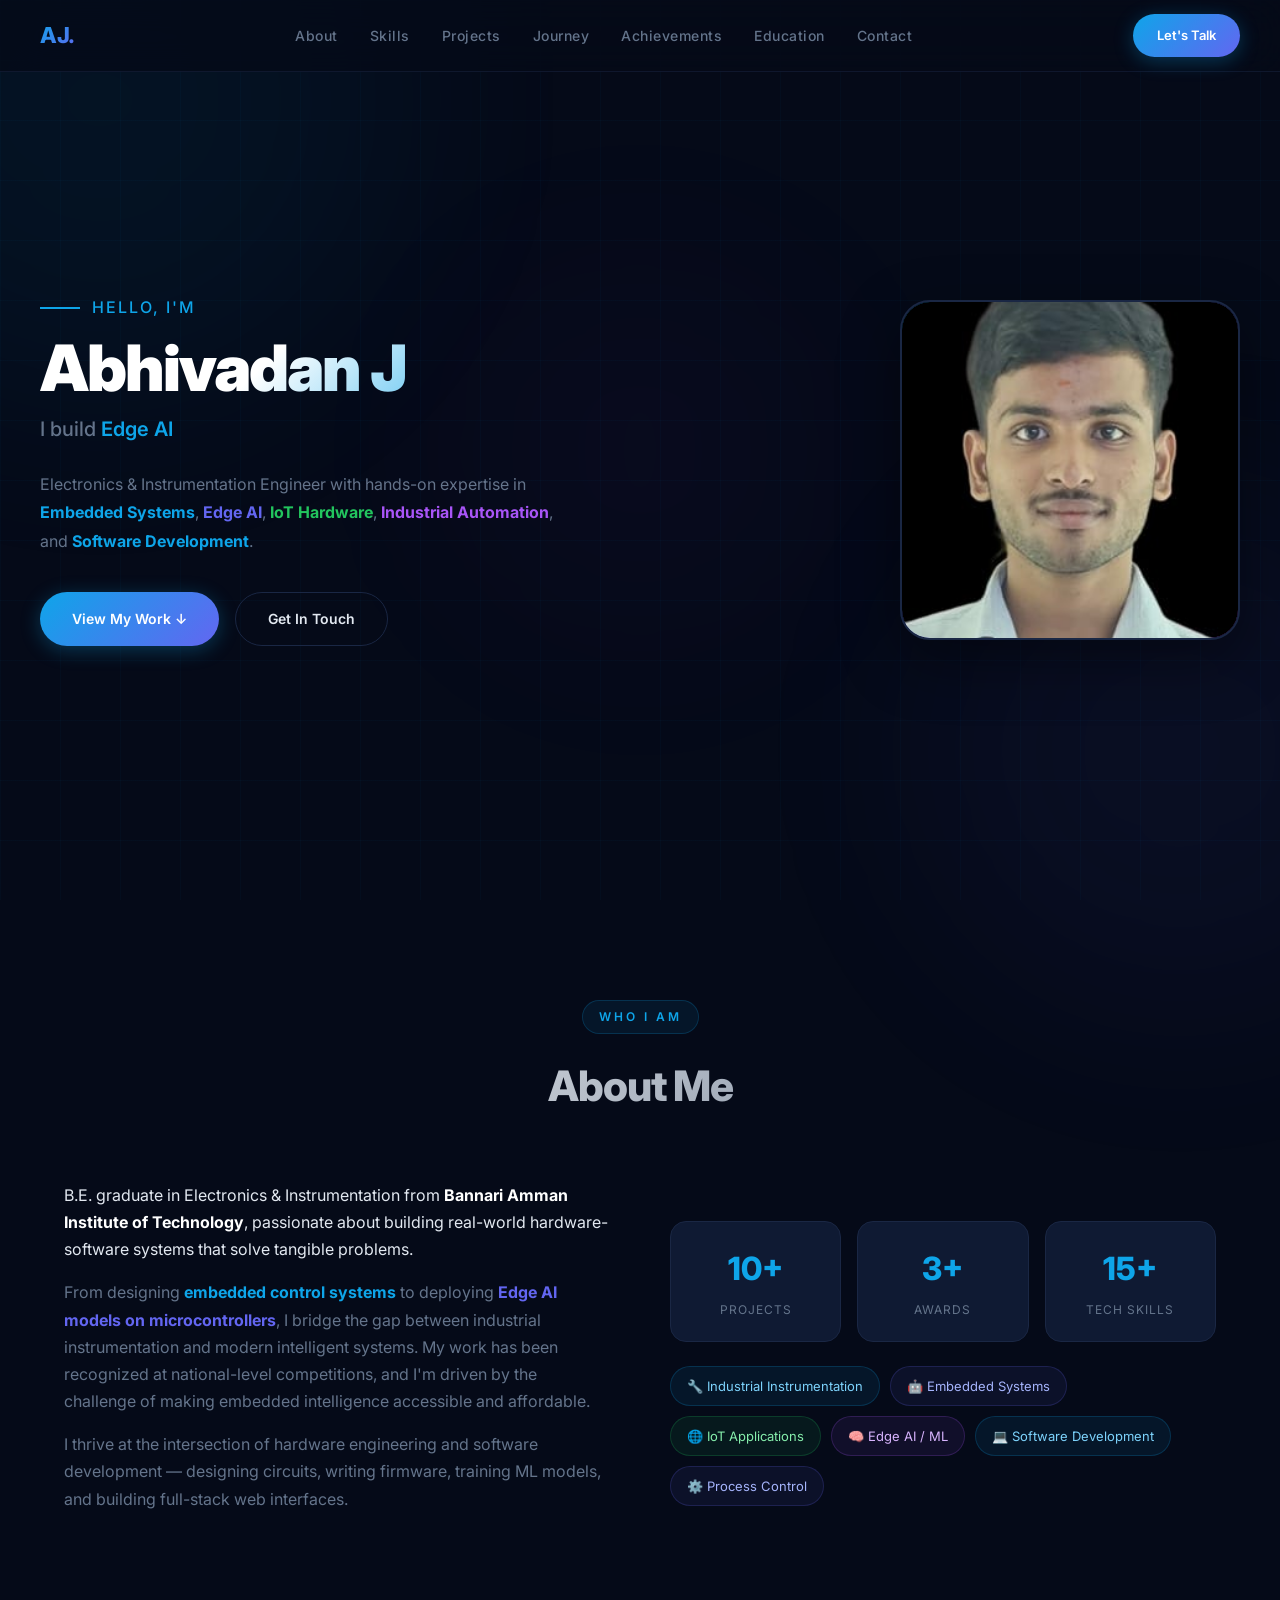
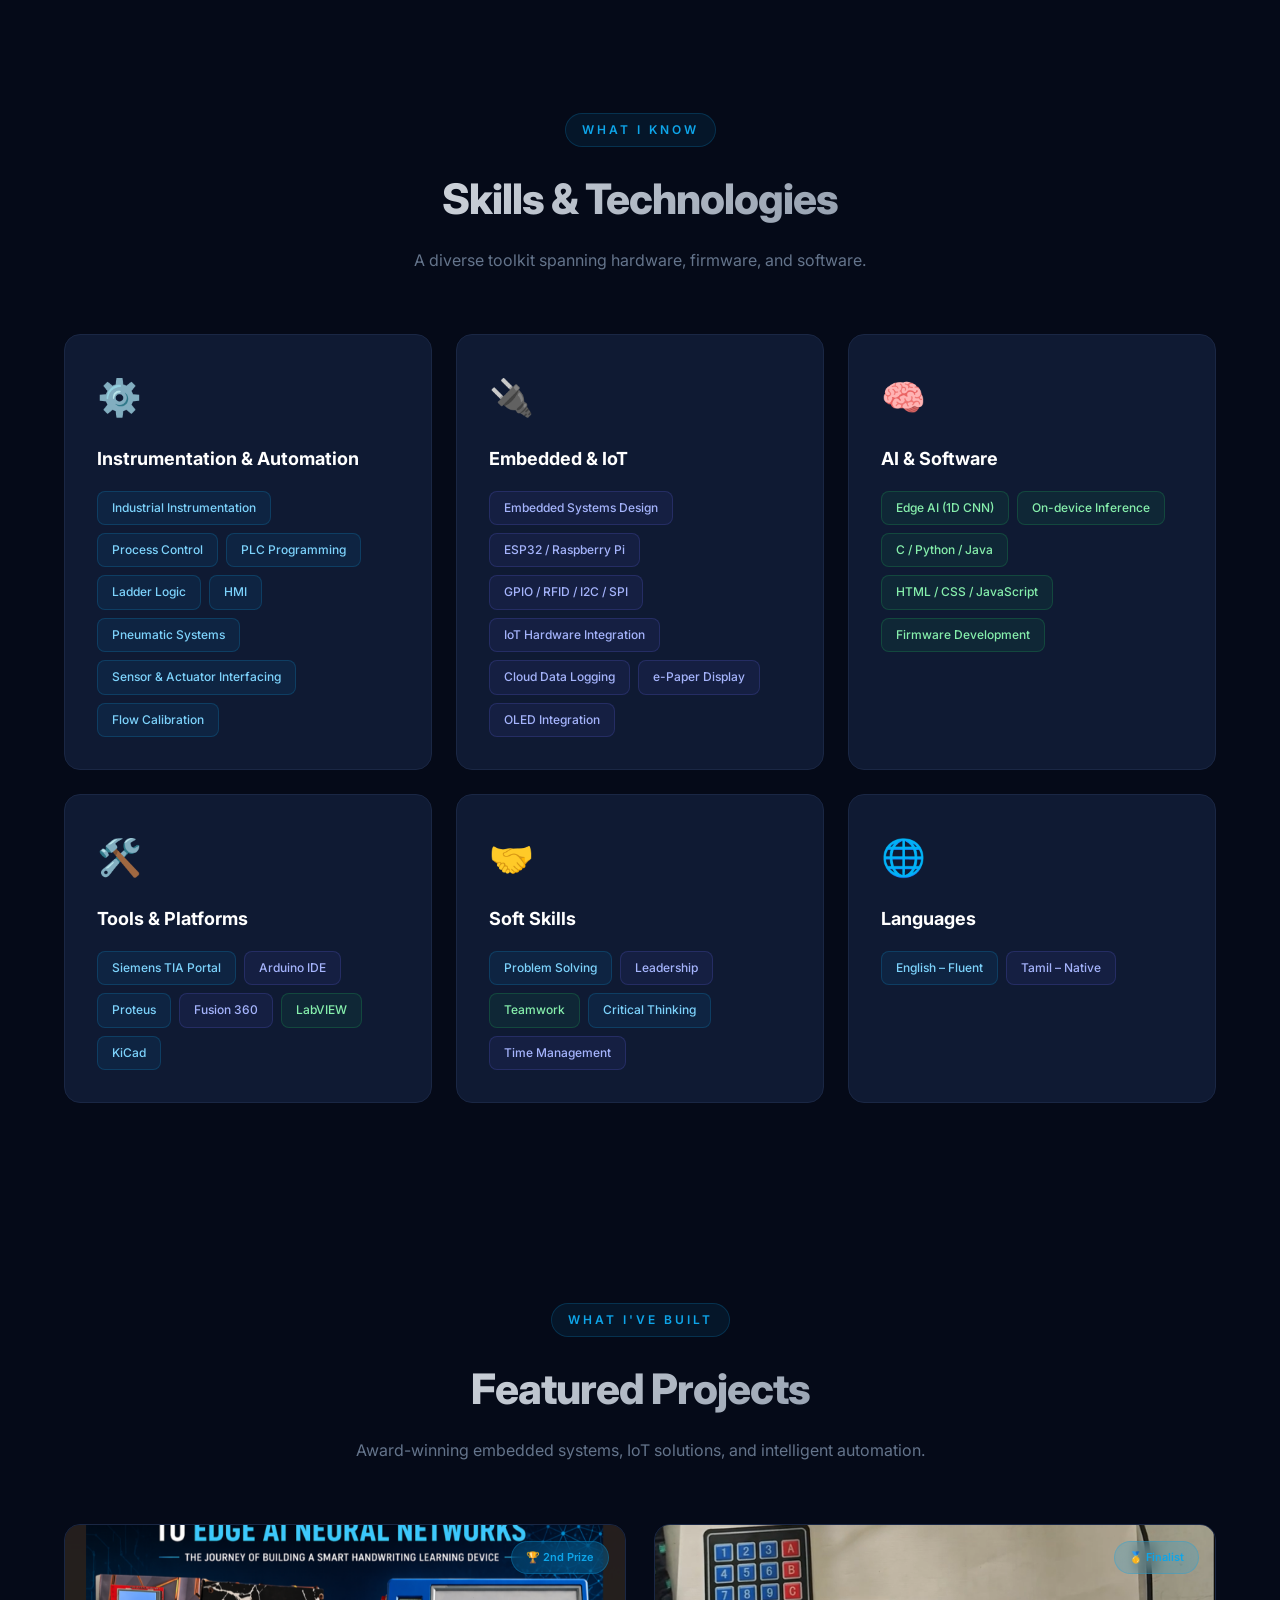
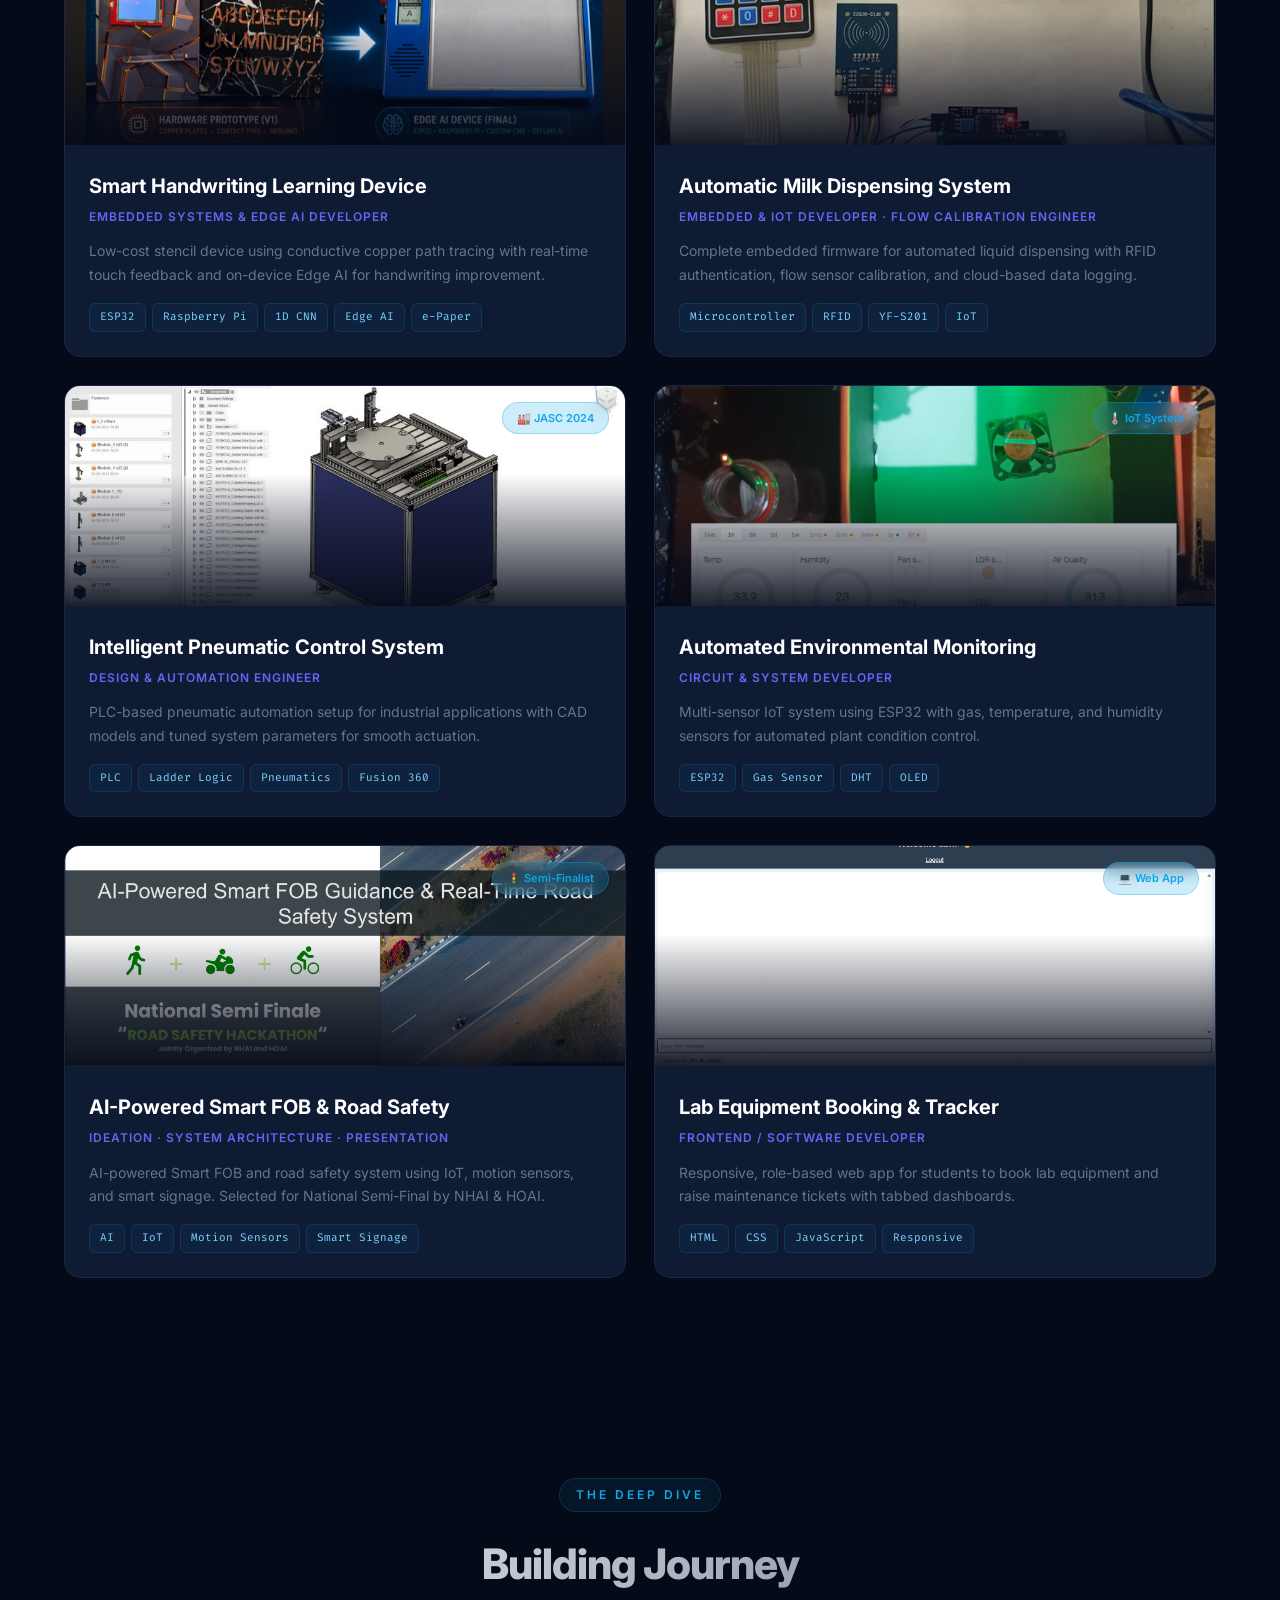
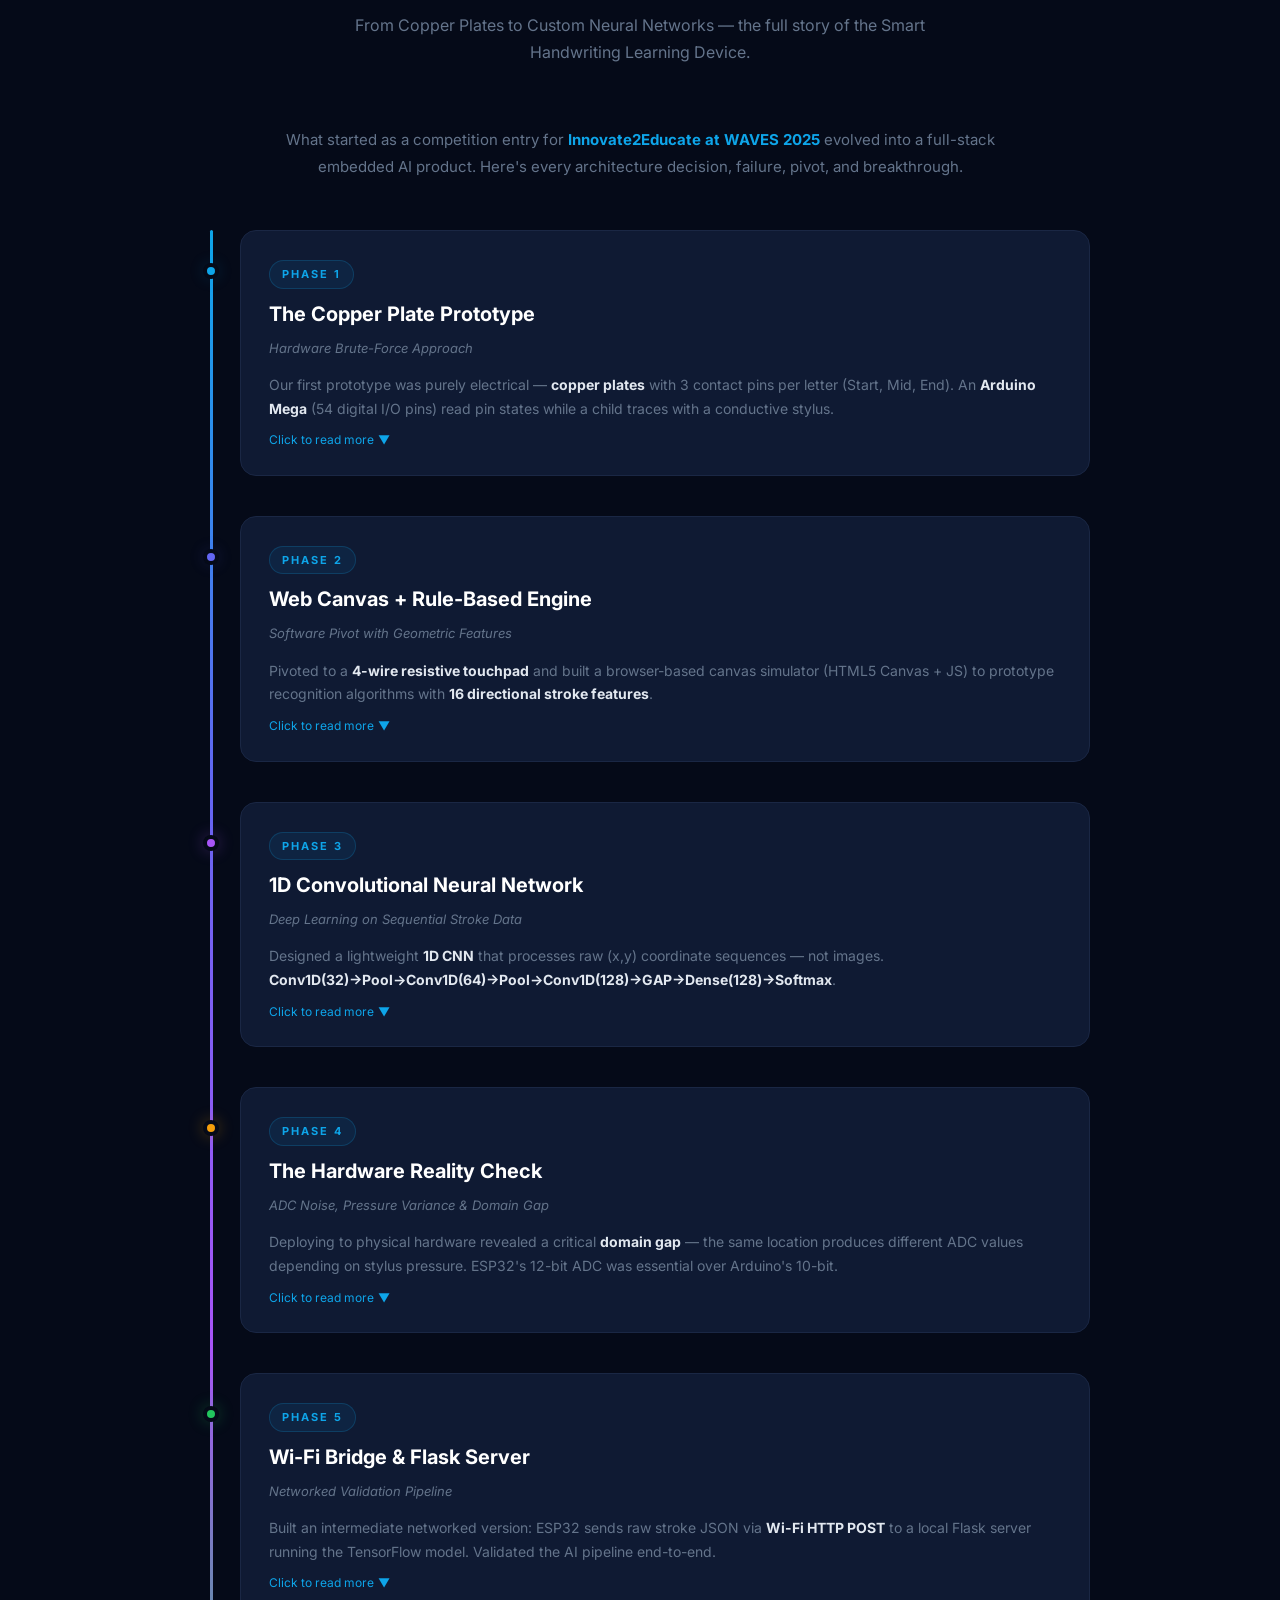
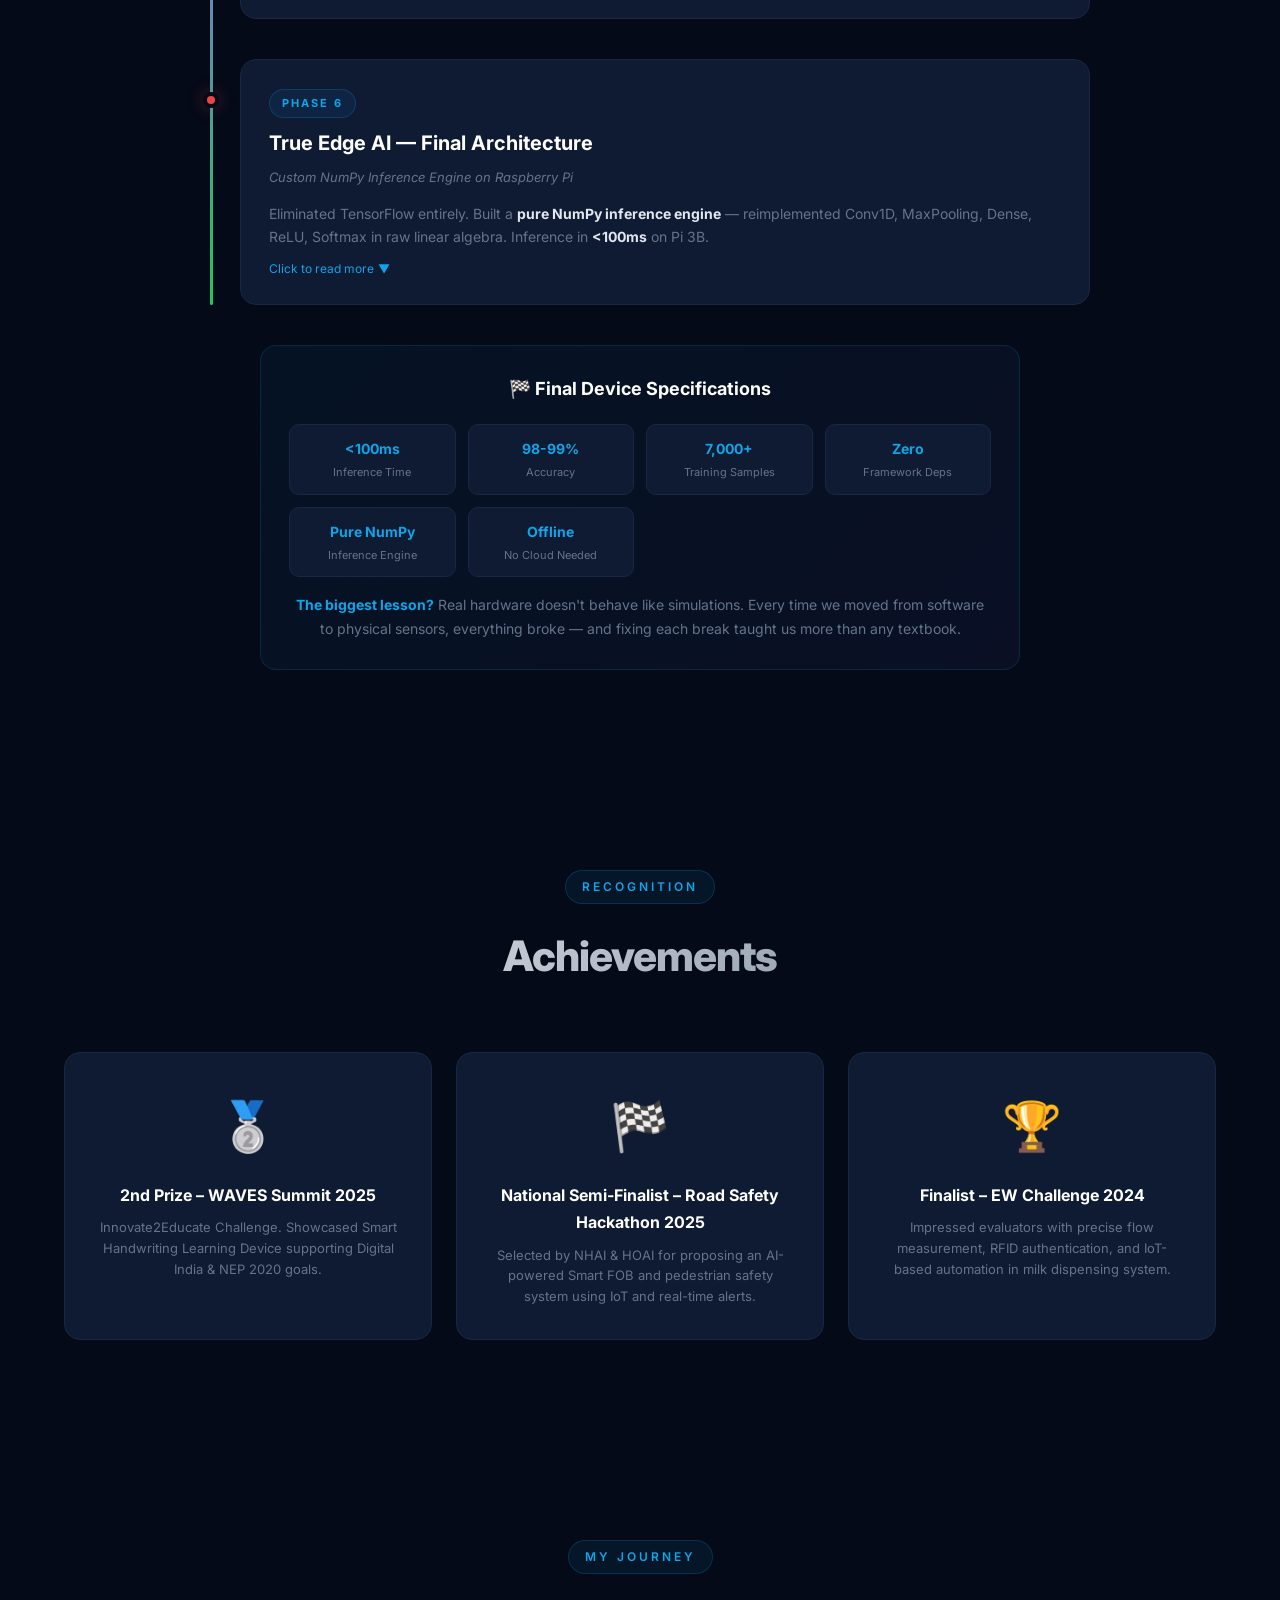
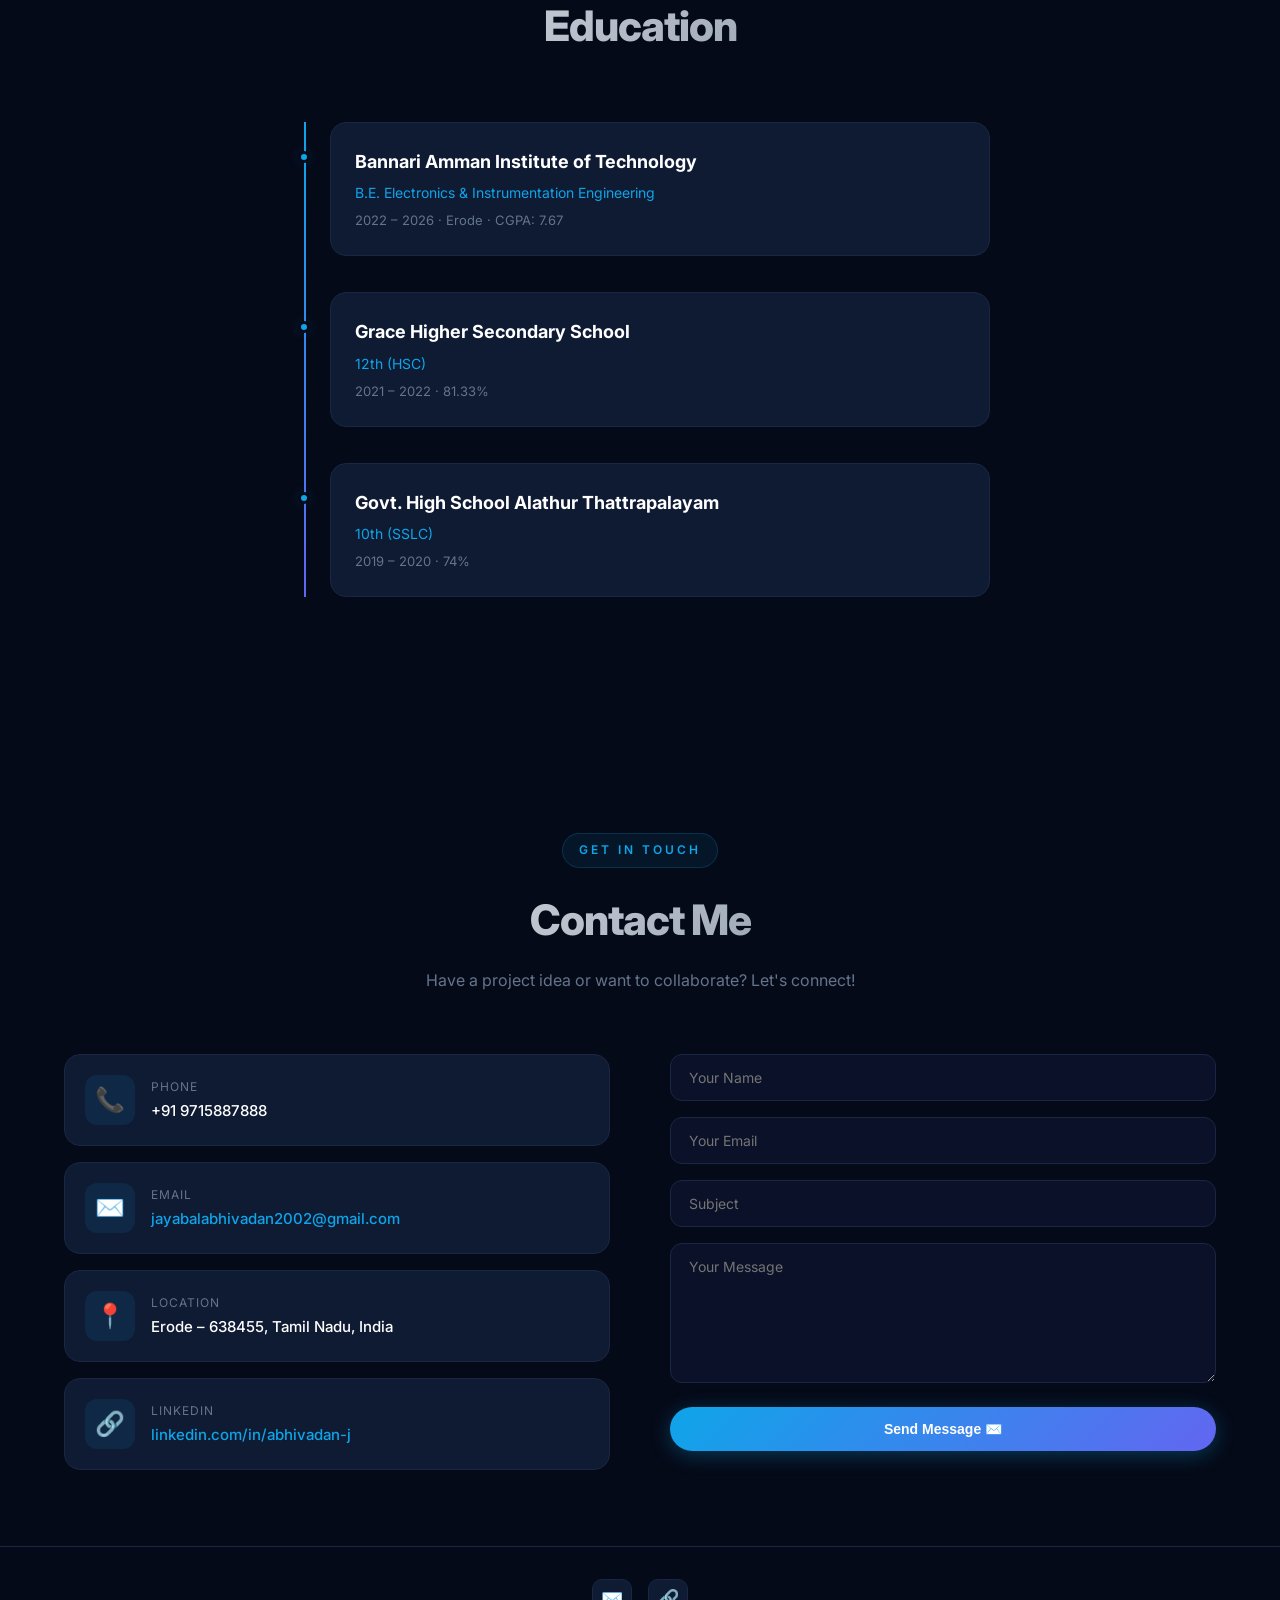
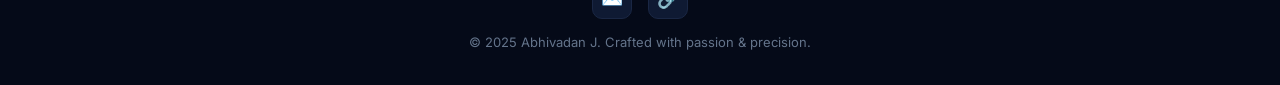
==== index.html @ 7732bc4f "Add files via upload" ====
<!DOCTYPE html>
<html lang="en">
<head>
  <meta charset="UTF-8">
  <meta name="viewport" content="width=device-width, initial-scale=1.0">
  <meta name="description" content="Portfolio of Abhivadan J – Electronics & Instrumentation Engineer specializing in Embedded Systems, Edge AI, IoT, and Industrial Automation.">
  <title>Abhivadan J | Embedded Systems & Edge AI Engineer</title>
  <link rel="stylesheet" href="style.css">
  <link rel="icon" href="data:image/svg+xml,<svg xmlns='http://www.w3.org/2000/svg' viewBox='0 0 100 100'><text y='.9em' font-size='90'>⚡</text></svg>">
</head>
<body>

  <!-- Background Effects -->
  <div class="bg-grid"></div>
  <div class="bg-glow g1"></div>
  <div class="bg-glow g2"></div>
  <div class="bg-glow g3"></div>

  <!-- ═══════ NAVBAR ═══════ -->
  <nav class="navbar" id="navbar">
    <a href="#hero" class="nav-logo">AJ.</a>
    <ul class="nav-links" id="navLinks">
      <li><a href="#about" class="active">About</a></li>
      <li><a href="#skills">Skills</a></li>
      <li><a href="#projects">Projects</a></li>
      <li><a href="#journey">Journey</a></li>
      <li><a href="#achievements">Achievements</a></li>
      <li><a href="#education">Education</a></li>
      <li><a href="#contact">Contact</a></li>
    </ul>
    <a href="#contact" class="nav-cta">Let's Talk</a>
    <button class="hamburger" id="hamburger" aria-label="Menu">
      <span></span><span></span><span></span>
    </button>
  </nav>

  <!-- ═══════ HERO ═══════ -->
  <section class="hero" id="hero">
    <div class="hero-content">
      <div class="hero-text">
        <div class="hero-greeting"><span class="line"></span>Hello, I'm</div>
        <h1 class="hero-name">Abhivadan J</h1>
        <p class="hero-role">I build <span class="typed" id="typedText"></span><span class="cursor" style="color:var(--accent);font-weight:100;">|</span></p>
        <p class="hero-desc">
          Electronics & Instrumentation Engineer with hands-on expertise in
          <strong style="color:var(--accent);">Embedded Systems</strong>,
          <strong style="color:var(--accent2);">Edge AI</strong>,
          <strong style="color:var(--green);">IoT Hardware</strong>,
          <strong style="color:var(--accent3);">Industrial Automation</strong>, and
          <strong style="color:var(--accent);">Software Development</strong>.
        </p>
        <div class="hero-btns">
          <a href="#projects" class="btn-primary">View My Work ↓</a>
          <a href="#contact" class="btn-outline">Get In Touch</a>
        </div>
      </div>
      <div class="hero-image">
        <div class="hero-avatar">
          <img src="assets/profile/my image.png" alt="Abhivadan J" id="profileImg">
        </div>
      </div>
    </div>
  </section>

  <!-- ═══════ ABOUT ═══════ -->
  <section id="about">
    <div class="container">
      <div class="section-header fade-up">
        <span class="section-tag">Who I Am</span>
        <h2 class="section-title">About Me</h2>
      </div>
      <div class="about-grid">
        <div class="fade-up">
          <p class="about-text">
            B.E. graduate in Electronics & Instrumentation from <strong style="color:var(--white);">Bannari Amman Institute of Technology</strong>,
            passionate about building real-world hardware-software systems that solve tangible problems.
          </p>
          <p class="about-text" style="margin-top:16px; color:var(--muted);">
            From designing <strong style="color:var(--accent);">embedded control systems</strong> to deploying 
            <strong style="color:var(--accent2);">Edge AI models on microcontrollers</strong>, I bridge the gap between 
            industrial instrumentation and modern intelligent systems. My work has been recognized at national-level 
            competitions, and I'm driven by the challenge of making embedded intelligence accessible and affordable.
          </p>
          <p class="about-text" style="margin-top:16px; color:var(--muted);">
            I thrive at the intersection of hardware engineering and software development — designing circuits, 
            writing firmware, training ML models, and building full-stack web interfaces.
          </p>
        </div>
        <div class="fade-up">
          <div class="about-stats">
            <div class="stat-card">
              <div class="stat-number" data-target="10">0</div>
              <div class="stat-label">Projects</div>
            </div>
            <div class="stat-card">
              <div class="stat-number" data-target="3">0</div>
              <div class="stat-label">Awards</div>
            </div>
            <div class="stat-card">
              <div class="stat-number" data-target="15">0</div>
              <div class="stat-label">Tech Skills</div>
            </div>
          </div>
          <div style="margin-top:24px; display:flex; flex-wrap:wrap; gap:10px;">
            <span style="padding:8px 16px; border-radius:50px; font-size:13px; background:rgba(14,165,233,0.08); border:1px solid rgba(14,165,233,0.2); color:#7dd3fc;">🔧 Industrial Instrumentation</span>
            <span style="padding:8px 16px; border-radius:50px; font-size:13px; background:rgba(99,102,241,0.08); border:1px solid rgba(99,102,241,0.2); color:#a5b4fc;">🤖 Embedded Systems</span>
            <span style="padding:8px 16px; border-radius:50px; font-size:13px; background:rgba(34,197,94,0.08); border:1px solid rgba(34,197,94,0.2); color:#86efac;">🌐 IoT Applications</span>
            <span style="padding:8px 16px; border-radius:50px; font-size:13px; background:rgba(168,85,247,0.08); border:1px solid rgba(168,85,247,0.2); color:#d8b4fe;">🧠 Edge AI / ML</span>
            <span style="padding:8px 16px; border-radius:50px; font-size:13px; background:rgba(14,165,233,0.08); border:1px solid rgba(14,165,233,0.2); color:#7dd3fc;">💻 Software Development</span>
            <span style="padding:8px 16px; border-radius:50px; font-size:13px; background:rgba(99,102,241,0.08); border:1px solid rgba(99,102,241,0.2); color:#a5b4fc;">⚙️ Process Control</span>
          </div>
        </div>
      </div>
    </div>
  </section>

  <!-- ═══════ SKILLS ═══════ -->
  <section id="skills">
    <div class="container">
      <div class="section-header fade-up">
        <span class="section-tag">What I Know</span>
        <h2 class="section-title">Skills & Technologies</h2>
        <p class="section-subtitle">A diverse toolkit spanning hardware, firmware, and software.</p>
      </div>
      <div class="skills-grid">
        <div class="skill-category fade-up">
          <div class="skill-cat-icon">⚙️</div>
          <h3 class="skill-cat-title">Instrumentation & Automation</h3>
          <div class="skill-tags">
            <span class="skill-tag">Industrial Instrumentation</span>
            <span class="skill-tag">Process Control</span>
            <span class="skill-tag">PLC Programming</span>
            <span class="skill-tag">Ladder Logic</span>
            <span class="skill-tag">HMI</span>
            <span class="skill-tag">Pneumatic Systems</span>
            <span class="skill-tag">Sensor & Actuator Interfacing</span>
            <span class="skill-tag">Flow Calibration</span>
          </div>
        </div>
        <div class="skill-category fade-up">
          <div class="skill-cat-icon">🔌</div>
          <h3 class="skill-cat-title">Embedded & IoT</h3>
          <div class="skill-tags">
            <span class="skill-tag purple">Embedded Systems Design</span>
            <span class="skill-tag purple">ESP32 / Raspberry Pi</span>
            <span class="skill-tag purple">GPIO / RFID / I2C / SPI</span>
            <span class="skill-tag purple">IoT Hardware Integration</span>
            <span class="skill-tag purple">Cloud Data Logging</span>
            <span class="skill-tag purple">e-Paper Display</span>
            <span class="skill-tag purple">OLED Integration</span>
          </div>
        </div>
        <div class="skill-category fade-up">
          <div class="skill-cat-icon">🧠</div>
          <h3 class="skill-cat-title">AI & Software</h3>
          <div class="skill-tags">
            <span class="skill-tag green">Edge AI (1D CNN)</span>
            <span class="skill-tag green">On-device Inference</span>
            <span class="skill-tag green">C / Python / Java</span>
            <span class="skill-tag green">HTML / CSS / JavaScript</span>
            <span class="skill-tag green">Firmware Development</span>
          </div>
        </div>
        <div class="skill-category fade-up">
          <div class="skill-cat-icon">🛠️</div>
          <h3 class="skill-cat-title">Tools & Platforms</h3>
          <div class="skill-tags">
            <span class="skill-tag">Siemens TIA Portal</span>
            <span class="skill-tag purple">Arduino IDE</span>
            <span class="skill-tag">Proteus</span>
            <span class="skill-tag purple">Fusion 360</span>
            <span class="skill-tag green">LabVIEW</span>
            <span class="skill-tag">KiCad</span>
          </div>
        </div>
        <div class="skill-category fade-up">
          <div class="skill-cat-icon">🤝</div>
          <h3 class="skill-cat-title">Soft Skills</h3>
          <div class="skill-tags">
            <span class="skill-tag">Problem Solving</span>
            <span class="skill-tag purple">Leadership</span>
            <span class="skill-tag green">Teamwork</span>
            <span class="skill-tag">Critical Thinking</span>
            <span class="skill-tag purple">Time Management</span>
          </div>
        </div>
        <div class="skill-category fade-up">
          <div class="skill-cat-icon">🌐</div>
          <h3 class="skill-cat-title">Languages</h3>
          <div class="skill-tags">
            <span class="skill-tag">English – Fluent</span>
            <span class="skill-tag purple">Tamil – Native</span>
          </div>
        </div>
      </div>
    </div>
  </section>

  <!-- ═══════ PROJECTS ═══════ -->
  <section id="projects">
    <div class="container">
      <div class="section-header fade-up">
        <span class="section-tag">What I've Built</span>
        <h2 class="section-title">Featured Projects</h2>
        <p class="section-subtitle">Award-winning embedded systems, IoT solutions, and intelligent automation.</p>
      </div>
      <div class="projects-grid">

        <!-- Project 1 -->
        <div class="project-card fade-up" onclick="openModal(0)">
          <div class="project-thumb">
            <img src="assets/projects/handwriting_device/thumbnail.png" alt="Smart Handwriting Learning Device">
            <div class="project-overlay"></div>
            <span class="project-badge">🏆 2nd Prize</span>
          </div>
          <div class="project-info">
            <h3 class="project-name">Smart Handwriting Learning Device</h3>
            <div class="project-role-tag">Embedded Systems & Edge AI Developer</div>
            <p class="project-desc">Low-cost stencil device using conductive copper path tracing with real-time touch feedback and on-device Edge AI for handwriting improvement.</p>
            <div class="project-tags">
              <span class="project-tag">ESP32</span>
              <span class="project-tag">Raspberry Pi</span>
              <span class="project-tag">1D CNN</span>
              <span class="project-tag">Edge AI</span>
              <span class="project-tag">e-Paper</span>
            </div>
          </div>
        </div>

        <!-- Project 2 -->
        <div class="project-card fade-up" onclick="openModal(1)">
          <div class="project-thumb">
            <img src="assets/projects/milk_dispensing/Screenshot 2026-04-24 151327.png" alt="Automatic Milk Dispensing System">
            <div class="project-overlay"></div>
            <span class="project-badge">🥇 Finalist</span>
          </div>
          <div class="project-info">
            <h3 class="project-name">Automatic Milk Dispensing System</h3>
            <div class="project-role-tag">Embedded & IoT Developer · Flow Calibration Engineer</div>
            <p class="project-desc">Complete embedded firmware for automated liquid dispensing with RFID authentication, flow sensor calibration, and cloud-based data logging.</p>
            <div class="project-tags">
              <span class="project-tag">Microcontroller</span>
              <span class="project-tag">RFID</span>
              <span class="project-tag">YF-S201</span>
              <span class="project-tag">IoT</span>
            </div>
          </div>
        </div>

        <!-- Project 3 -->
        <div class="project-card fade-up" onclick="openModal(2)">
          <div class="project-thumb">
            <img src="assets/projects/pneumatic_control/thumbnail.jpg" alt="Intelligent Pneumatic Control System">
            <div class="project-overlay"></div>
            <span class="project-badge">🏭 JASC 2024</span>
          </div>
          <div class="project-info">
            <h3 class="project-name">Intelligent Pneumatic Control System</h3>
            <div class="project-role-tag">Design & Automation Engineer</div>
            <p class="project-desc">PLC-based pneumatic automation setup for industrial applications with CAD models and tuned system parameters for smooth actuation.</p>
            <div class="project-tags">
              <span class="project-tag">PLC</span>
              <span class="project-tag">Ladder Logic</span>
              <span class="project-tag">Pneumatics</span>
              <span class="project-tag">Fusion 360</span>
            </div>
          </div>
        </div>

        <!-- Project 4 -->
        <div class="project-card fade-up" onclick="openModal(3)">
          <div class="project-thumb">
            <img src="assets/projects/environmental_monitoring/thumbnail.png" alt="Automated Environmental Monitoring System">
            <div class="project-overlay"></div>
            <span class="project-badge">🌡️ IoT System</span>
          </div>
          <div class="project-info">
            <h3 class="project-name">Automated Environmental Monitoring</h3>
            <div class="project-role-tag">Circuit & System Developer</div>
            <p class="project-desc">Multi-sensor IoT system using ESP32 with gas, temperature, and humidity sensors for automated plant condition control.</p>
            <div class="project-tags">
              <span class="project-tag">ESP32</span>
              <span class="project-tag">Gas Sensor</span>
              <span class="project-tag">DHT</span>
              <span class="project-tag">OLED</span>
            </div>
          </div>
        </div>

        <!-- Project 5 -->
        <div class="project-card fade-up" onclick="openModal(4)">
          <div class="project-thumb">
            <img src="assets/projects/smart_fob/thumbnail.png" alt="AI-Powered Smart FOB & Road Safety System">
            <div class="project-overlay"></div>
            <span class="project-badge">🚦 Semi-Finalist</span>
          </div>
          <div class="project-info">
            <h3 class="project-name">AI-Powered Smart FOB & Road Safety</h3>
            <div class="project-role-tag">Ideation · System Architecture · Presentation</div>
            <p class="project-desc">AI-powered Smart FOB and road safety system using IoT, motion sensors, and smart signage. Selected for National Semi-Final by NHAI & HOAI.</p>
            <div class="project-tags">
              <span class="project-tag">AI</span>
              <span class="project-tag">IoT</span>
              <span class="project-tag">Motion Sensors</span>
              <span class="project-tag">Smart Signage</span>
            </div>
          </div>
        </div>

        <!-- Project 6 -->
        <div class="project-card fade-up" onclick="openModal(5)">
          <div class="project-thumb">
            <img src="assets/projects/local_chat/thumbnail.png" alt="Lab Equipment Booking & Maintenance Tracker">
            <div class="project-overlay"></div>
            <span class="project-badge">💻 Web App</span>
          </div>
          <div class="project-info">
            <h3 class="project-name">Lab Equipment Booking & Tracker</h3>
            <div class="project-role-tag">Frontend / Software Developer</div>
            <p class="project-desc">Responsive, role-based web app for students to book lab equipment and raise maintenance tickets with tabbed dashboards.</p>
            <div class="project-tags">
              <span class="project-tag">HTML</span>
              <span class="project-tag">CSS</span>
              <span class="project-tag">JavaScript</span>
              <span class="project-tag">Responsive</span>
            </div>
          </div>
        </div>

      </div>
    </div>
  </section>

  <!-- ═══════ PROJECT MODAL ═══════ -->
  <div class="modal-overlay" id="projectModal">
    <div class="modal">
      <button class="modal-close" onclick="closeModal()">✕</button>
      <div class="modal-media" id="modalMedia"></div>
      <div class="modal-body" id="modalBody"></div>
    </div>
  </div>

  <!-- ═══════ JOURNEY ═══════ -->
  <section id="journey">
    <div class="container">
      <div class="section-header fade-up">
        <span class="section-tag">The Deep Dive</span>
        <h2 class="section-title">Building Journey</h2>
        <p class="section-subtitle">From Copper Plates to Custom Neural Networks — the full story of the Smart Handwriting Learning Device.</p>
      </div>
      <p class="journey-intro fade-up">
        What started as a competition entry for <strong>Innovate2Educate at WAVES 2025</strong> evolved into a full-stack embedded AI product. Here's every architecture decision, failure, pivot, and breakthrough.
      </p>
      <div class="journey-timeline">

        <!-- Phase 1 -->
        <div class="phase-card fade-up" onclick="this.classList.toggle('expanded')">
          <span class="phase-num">Phase 1</span>
          <h3 class="phase-title">The Copper Plate Prototype</h3>
          <p class="phase-subtitle">Hardware Brute-Force Approach</p>
          <p class="phase-summary">Our first prototype was purely electrical — <strong>copper plates</strong> with 3 contact pins per letter (Start, Mid, End). An <strong>Arduino Mega</strong> (54 digital I/O pins) read pin states while a child traces with a conductive stylus.</p>
          <div class="phase-detail"><div class="phase-detail-inner">
            <p>Each letter needed 3 GPIO pins, so 26 letters × 3 = <strong>78 pins</strong>. An Arduino Uno drove an SPI-based TFT LCD for the UI. The two boards communicated via Serial.</p>
            <pre>// V1 Legacy Code: Scaling to Tamil (200+ chars)
// would need 600+ physical pins!
const int numLetters = 26;
const int letterPins[numLetters][3] = {
  {22, 23, 24}, {23, 24, 25}, ...
};</pre>
            <span class="phase-result fail">❌ Fatal Flaw: Zero scalability — new languages = new copper plates</span>
          </div></div>
          <div class="phase-expand-hint">Click to read more <span class="arrow">▼</span></div>
        </div>

        <!-- Phase 2 -->
        <div class="phase-card fade-up" onclick="this.classList.toggle('expanded')">
          <span class="phase-num">Phase 2</span>
          <h3 class="phase-title">Web Canvas + Rule-Based Engine</h3>
          <p class="phase-subtitle">Software Pivot with Geometric Features</p>
          <p class="phase-summary">Pivoted to a <strong>4-wire resistive touchpad</strong> and built a browser-based canvas simulator (HTML5 Canvas + JS) to prototype recognition algorithms with <strong>16 directional stroke features</strong>.</p>
          <div class="phase-detail"><div class="phase-detail-inner">
            <p>Features: 8 cardinal directions (U, D, L, R, UL, UR, DL, DR), geometric properties (<code>isClosed</code>, <code>hasTopPeak</code>, <code>hasMiddleBar</code>), start/end position in a 3×3 grid, and shape properties like <code>aspectRatio</code>.</p>
            <p>Each letter had a hand-coded scoring function. E.g., Letter "A" gets +40 for <code>hasTopPeak</code>, +20 for diagonal strokes.</p>
            <span class="phase-result success">✅ ~80% accuracy for English A–Z</span><br>
            <span class="phase-result fail">❌ Collapsed on Tamil — couldn't distinguish 'அ' vs 'இ'</span>
          </div></div>
          <div class="phase-expand-hint">Click to read more <span class="arrow">▼</span></div>
        </div>

        <!-- Phase 3 -->
        <div class="phase-card fade-up" onclick="this.classList.toggle('expanded')">
          <span class="phase-num">Phase 3</span>
          <h3 class="phase-title">1D Convolutional Neural Network</h3>
          <p class="phase-subtitle">Deep Learning on Sequential Stroke Data</p>
          <p class="phase-summary">Designed a lightweight <strong>1D CNN</strong> that processes raw (x,y) coordinate sequences — not images. <strong>Conv1D(32)→Pool→Conv1D(64)→Pool→Conv1D(128)→GAP→Dense(128)→Softmax</strong>.</p>
          <div class="phase-detail"><div class="phase-detail-inner">
            <p><strong>Why 1D CNN, not 2D?</strong> A handwritten stroke is a time-series of (x,y) coordinates, not an image. 1D CNN processes the raw sequence → smaller model, faster inference, better generalization.</p>
            <p><strong>Preprocessing:</strong> Bounding-box normalization to [0,1] range, then arc-length resampling to exactly <strong>64 evenly-spaced points</strong> using <code>np.interp()</code>.</p>
            <p><strong>Data:</strong> ~7,000+ samples collected via web simulator, 3× augmentation, stratified 85/15 split.</p>
            <span class="phase-result success">✅ 98–99% validation accuracy on web canvas data</span>
          </div></div>
          <div class="phase-expand-hint">Click to read more <span class="arrow">▼</span></div>
        </div>

        <!-- Phase 4 -->
        <div class="phase-card fade-up" onclick="this.classList.toggle('expanded')">
          <span class="phase-num">Phase 4</span>
          <h3 class="phase-title">The Hardware Reality Check</h3>
          <p class="phase-subtitle">ADC Noise, Pressure Variance & Domain Gap</p>
          <p class="phase-summary">Deploying to physical hardware revealed a critical <strong>domain gap</strong> — the same location produces different ADC values depending on stylus pressure. ESP32's 12-bit ADC was essential over Arduino's 10-bit.</p>
          <div class="phase-detail"><div class="phase-detail-inner">
            <p><strong>The Problem:</strong> Raw coordinates clustered in a noisy band of ~2000–3999, not clean 0–1. Each coordinate averaged over <strong>10 consecutive ADC samples</strong> (oversampling), with a 200 ADC threshold filtering false touches.</p>
            <p><strong>Why ESP32:</strong> The 4-wire resistive protocol requires rapidly switching GPIOs between OUTPUT and INPUT. Arduino Uno's GPIO 34/35 are INPUT-ONLY, breaking the protocol.</p>
            <span class="phase-result pivot">⚠️ Fix: Re-collected thousands of real touchpad samples & retrained</span>
          </div></div>
          <div class="phase-expand-hint">Click to read more <span class="arrow">▼</span></div>
        </div>

        <!-- Phase 5 -->
        <div class="phase-card fade-up" onclick="this.classList.toggle('expanded')">
          <span class="phase-num">Phase 5</span>
          <h3 class="phase-title">Wi-Fi Bridge & Flask Server</h3>
          <p class="phase-subtitle">Networked Validation Pipeline</p>
          <p class="phase-summary">Built an intermediate networked version: ESP32 sends raw stroke JSON via <strong>Wi-Fi HTTP POST</strong> to a local Flask server running the TensorFlow model. Validated the AI pipeline end-to-end.</p>
          <div class="phase-detail"><div class="phase-detail-inner">
            <p>Architecture: <code>ESP32 → Wi-Fi HTTP POST → Flask (TensorFlow .h5) → Response → Arduino Uno → TFT Display</code></p>
            <p>This proved the concept worked but required a laptop running the server — not a standalone product.</p>
            <span class="phase-result pivot">⚠️ Works but requires laptop — need fully offline solution</span>
          </div></div>
          <div class="phase-expand-hint">Click to read more <span class="arrow">▼</span></div>
        </div>

        <!-- Phase 6 -->
        <div class="phase-card fade-up" onclick="this.classList.toggle('expanded')">
          <span class="phase-num">Phase 6</span>
          <h3 class="phase-title">True Edge AI — Final Architecture</h3>
          <p class="phase-subtitle">Custom NumPy Inference Engine on Raspberry Pi</p>
          <p class="phase-summary">Eliminated TensorFlow entirely. Built a <strong>pure NumPy inference engine</strong> — reimplemented Conv1D, MaxPooling, Dense, ReLU, Softmax in raw linear algebra. Inference in <strong>&lt;100ms</strong> on Pi 3B.</p>
          <div class="phase-detail"><div class="phase-detail-inner">
            <p><strong>Weight Extraction:</strong> Custom script loads Keras .h5, extracts all weight matrices and bias vectors into a single <code>.npz</code> file.</p>
            <p><strong>NumPy Layers:</strong> Conv1D with manual zero-padding + sliding-window dot product. MaxPooling via strided maximum. GlobalAveragePooling = <code>np.mean(x, axis=0)</code>.</p>
            <p><strong>Verification:</strong> Max output deviation vs TensorFlow: <strong>0.000001</strong> — mathematically identical.</p>
            <p><strong>Communication:</strong> USB Serial @ 9600 baud (115200 caused buffer overflow during audio playback). Audio via LM386 amplifier + Pi 3.5mm jack.</p>
            <span class="phase-result success">✅ Fully standalone, offline, boots as an appliance</span>
          </div></div>
          <div class="phase-expand-hint">Click to read more <span class="arrow">▼</span></div>
        </div>

      </div>

      <!-- Final Specs -->
      <div class="journey-final fade-up">
        <h4>🏁 Final Device Specifications</h4>
        <div class="journey-specs">
          <div class="spec-item"><div class="spec-val">&lt;100ms</div><div class="spec-key">Inference Time</div></div>
          <div class="spec-item"><div class="spec-val">98-99%</div><div class="spec-key">Accuracy</div></div>
          <div class="spec-item"><div class="spec-val">7,000+</div><div class="spec-key">Training Samples</div></div>
          <div class="spec-item"><div class="spec-val">Zero</div><div class="spec-key">Framework Deps</div></div>
          <div class="spec-item"><div class="spec-val">Pure NumPy</div><div class="spec-key">Inference Engine</div></div>
          <div class="spec-item"><div class="spec-val">Offline</div><div class="spec-key">No Cloud Needed</div></div>
        </div>
        <p style="margin-top:16px;"><strong>The biggest lesson?</strong> Real hardware doesn't behave like simulations. Every time we moved from software to physical sensors, everything broke — and fixing each break taught us more than any textbook.</p>
      </div>
    </div>
  </section>

  <!-- ═══════ ACHIEVEMENTS ═══════ -->
  <section id="achievements">
    <div class="container">
      <div class="section-header fade-up">
        <span class="section-tag">Recognition</span>
        <h2 class="section-title">Achievements</h2>
      </div>
      <div class="achievements-grid">
        <div class="achievement-card fade-up">
          <div class="ach-icon">🥈</div>
          <h4 class="ach-title">2nd Prize – WAVES Summit 2025</h4>
          <p class="ach-desc">Innovate2Educate Challenge. Showcased Smart Handwriting Learning Device supporting Digital India & NEP 2020 goals.</p>
        </div>
        <div class="achievement-card fade-up">
          <div class="ach-icon">🏁</div>
          <h4 class="ach-title">National Semi-Finalist – Road Safety Hackathon 2025</h4>
          <p class="ach-desc">Selected by NHAI & HOAI for proposing an AI-powered Smart FOB and pedestrian safety system using IoT and real-time alerts.</p>
        </div>
        <div class="achievement-card fade-up">
          <div class="ach-icon">🏆</div>
          <h4 class="ach-title">Finalist – EW Challenge 2024</h4>
          <p class="ach-desc">Impressed evaluators with precise flow measurement, RFID authentication, and IoT-based automation in milk dispensing system.</p>
        </div>
      </div>
    </div>
  </section>

  <!-- ═══════ EDUCATION ═══════ -->
  <section id="education">
    <div class="container">
      <div class="section-header fade-up">
        <span class="section-tag">My Journey</span>
        <h2 class="section-title">Education</h2>
      </div>
      <div class="edu-timeline">
        <div class="edu-item fade-up">
          <div class="edu-inst">Bannari Amman Institute of Technology</div>
          <div class="edu-deg">B.E. Electronics & Instrumentation Engineering</div>
          <div class="edu-year">2022 – 2026 · Erode · CGPA: 7.67</div>
        </div>
        <div class="edu-item fade-up">
          <div class="edu-inst">Grace Higher Secondary School</div>
          <div class="edu-deg">12th (HSC)</div>
          <div class="edu-year">2021 – 2022 · 81.33%</div>
        </div>
        <div class="edu-item fade-up">
          <div class="edu-inst">Govt. High School Alathur Thattrapalayam</div>
          <div class="edu-deg">10th (SSLC)</div>
          <div class="edu-year">2019 – 2020 · 74%</div>
        </div>
      </div>
    </div>
  </section>

  <!-- ═══════ CONTACT ═══════ -->
  <section id="contact">
    <div class="container">
      <div class="section-header fade-up">
        <span class="section-tag">Get In Touch</span>
        <h2 class="section-title">Contact Me</h2>
        <p class="section-subtitle">Have a project idea or want to collaborate? Let's connect!</p>
      </div>
      <div class="contact-content">
        <div class="fade-up">
          <div class="contact-info-card">
            <div class="contact-icon">📞</div>
            <div><div class="contact-label">Phone</div><div class="contact-value">+91 9715887888</div></div>
          </div>
          <div class="contact-info-card">
            <div class="contact-icon">✉️</div>
            <div><div class="contact-label">Email</div><div class="contact-value"><a href="mailto:jayabalabhivadan2002@gmail.com">jayabalabhivadan2002@gmail.com</a></div></div>
          </div>
          <div class="contact-info-card">
            <div class="contact-icon">📍</div>
            <div><div class="contact-label">Location</div><div class="contact-value">Erode – 638455, Tamil Nadu, India</div></div>
          </div>
          <div class="contact-info-card">
            <div class="contact-icon">🔗</div>
            <div><div class="contact-label">LinkedIn</div><div class="contact-value"><a href="https://www.linkedin.com/in/abhivadan-j-3395ab285/" target="_blank">linkedin.com/in/abhivadan-j</a></div></div>
          </div>
        </div>
        <form class="contact-form fade-up" onsubmit="handleSubmit(event)">
          <div class="form-group"><input type="text" placeholder="Your Name" required id="formName"></div>
          <div class="form-group"><input type="email" placeholder="Your Email" required id="formEmail"></div>
          <div class="form-group"><input type="text" placeholder="Subject" id="formSubject"></div>
          <div class="form-group"><textarea placeholder="Your Message" required id="formMessage"></textarea></div>
          <button type="submit" class="btn-primary" style="width:100%;justify-content:center;">Send Message ✉️</button>
        </form>
      </div>
    </div>
  </section>

  <!-- ═══════ FOOTER ═══════ -->
  <footer class="footer">
    <div class="container">
      <div class="footer-socials">
        <a href="mailto:jayabalabhivadan2002@gmail.com" title="Email">✉️</a>
        <a href="https://www.linkedin.com/in/abhivadan-j-3395ab285/" target="_blank" title="LinkedIn">🔗</a>
      </div>
      <p>© 2025 Abhivadan J. Crafted with passion & precision.</p>
    </div>
  </footer>

  <script src="script.js"></script>
</body>
</html>
---- style.css ----
@import url('https://fonts.googleapis.com/css2?family=Inter:wght@300;400;500;600;700;800;900&family=Fira+Code:wght@400;500&display=swap');

:root {
  --bg: #050a18;
  --bg2: #0a1128;
  --card: #0f1a33;
  --card-hover: #142040;
  --border: #1a2744;
  --accent: #0ea5e9;
  --accent2: #6366f1;
  --accent3: #a855f7;
  --green: #22c55e;
  --text: #e2e8f0;
  --muted: #64748b;
  --white: #ffffff;
  --glow-blue: rgba(14,165,233,0.15);
  --glow-purple: rgba(99,102,241,0.15);
  --radius: 16px;
  --transition: 0.3s cubic-bezier(0.4,0,0.2,1);
}

*, *::before, *::after { box-sizing: border-box; margin: 0; padding: 0; }

html { scroll-behavior: smooth; scroll-padding-top: 80px; }

body {
  background: var(--bg);
  color: var(--text);
  font-family: 'Inter', sans-serif;
  line-height: 1.7;
  overflow-x: hidden;
}

/* ── SCROLLBAR ── */
::-webkit-scrollbar { width: 8px; }
::-webkit-scrollbar-track { background: var(--bg); }
::-webkit-scrollbar-thumb { background: var(--accent2); border-radius: 4px; }

/* ── BACKGROUND EFFECTS ── */
.bg-grid {
  position: fixed; inset: 0; z-index: 0; pointer-events: none;
  background-image:
    linear-gradient(rgba(14,165,233,0.03) 1px, transparent 1px),
    linear-gradient(90deg, rgba(14,165,233,0.03) 1px, transparent 1px);
  background-size: 60px 60px;
}

.bg-glow {
  position: fixed; z-index: 0; pointer-events: none; border-radius: 50%;
  filter: blur(120px); opacity: 0.4;
}
.bg-glow.g1 { width: 600px; height: 600px; top: -200px; left: -200px; background: var(--glow-blue); }
.bg-glow.g2 { width: 500px; height: 500px; bottom: -100px; right: -150px; background: var(--glow-purple); }
.bg-glow.g3 { width: 400px; height: 400px; top: 50%; left: 50%; transform: translate(-50%,-50%); background: rgba(168,85,247,0.08); }

/* ── NAVBAR ── */
.navbar {
  position: fixed; top: 0; left: 0; right: 0; z-index: 1000;
  padding: 0 40px; height: 72px;
  display: flex; align-items: center; justify-content: space-between;
  background: rgba(5,10,24,0.8);
  backdrop-filter: blur(20px); -webkit-backdrop-filter: blur(20px);
  border-bottom: 1px solid rgba(26,39,68,0.5);
  transition: var(--transition);
}
.navbar.scrolled { background: rgba(5,10,24,0.95); box-shadow: 0 4px 30px rgba(0,0,0,0.3); }
.nav-logo {
  font-size: 22px; font-weight: 800; letter-spacing: -0.5px;
  background: linear-gradient(135deg, var(--accent), var(--accent2));
  -webkit-background-clip: text; -webkit-text-fill-color: transparent;
  text-decoration: none;
}
.nav-links { display: flex; gap: 32px; list-style: none; }
.nav-links a {
  color: var(--muted); text-decoration: none; font-size: 14px; font-weight: 500;
  letter-spacing: 0.5px; transition: var(--transition); position: relative;
}
.nav-links a::after {
  content: ''; position: absolute; bottom: -4px; left: 0; width: 0; height: 2px;
  background: linear-gradient(90deg, var(--accent), var(--accent2));
  transition: width 0.3s ease;
}
.nav-links a:hover, .nav-links a.active { color: var(--white); }
.nav-links a:hover::after, .nav-links a.active::after { width: 100%; }

.nav-cta {
  padding: 10px 24px; border-radius: 50px; font-size: 13px; font-weight: 600;
  background: linear-gradient(135deg, var(--accent), var(--accent2));
  color: var(--white); text-decoration: none; transition: var(--transition);
  box-shadow: 0 4px 20px rgba(14,165,233,0.3);
}
.nav-cta:hover { transform: translateY(-2px); box-shadow: 0 6px 30px rgba(14,165,233,0.5); }

.hamburger { display: none; flex-direction: column; gap: 5px; cursor: pointer; background: none; border: none; padding: 4px; }
.hamburger span { width: 24px; height: 2px; background: var(--text); border-radius: 2px; transition: var(--transition); }

/* ── SECTIONS ── */
section { position: relative; z-index: 1; }
.container { max-width: 1200px; margin: 0 auto; padding: 0 24px; }

.section-header { text-align: center; margin-bottom: 60px; }
.section-tag {
  display: inline-block; font-size: 12px; font-weight: 600; letter-spacing: 3px;
  text-transform: uppercase; color: var(--accent);
  padding: 6px 16px; border-radius: 50px;
  background: rgba(14,165,233,0.08); border: 1px solid rgba(14,165,233,0.2);
  margin-bottom: 16px;
}
.section-title {
  font-size: 42px; font-weight: 800; letter-spacing: -1px;
  background: linear-gradient(135deg, var(--white) 0%, var(--muted) 100%);
  -webkit-background-clip: text; -webkit-text-fill-color: transparent;
}
.section-subtitle { font-size: 16px; color: var(--muted); margin-top: 12px; max-width: 600px; margin-inline: auto; }

/* ── HERO ── */
.hero {
  min-height: 100vh; display: flex; align-items: center; justify-content: center;
  padding: 120px 24px 80px; position: relative; overflow: hidden;
}
.hero-content { display: flex; align-items: center; gap: 80px; max-width: 1200px; width: 100%; }
.hero-text { flex: 1; }
.hero-greeting {
  font-size: 16px; font-weight: 500; color: var(--accent); letter-spacing: 2px;
  text-transform: uppercase; margin-bottom: 12px;
  display: flex; align-items: center; gap: 12px;
}
.hero-greeting .line { width: 40px; height: 2px; background: var(--accent); }
.hero-name {
  font-size: 64px; font-weight: 900; letter-spacing: -2px; line-height: 1.1;
  background: linear-gradient(135deg, var(--white) 30%, var(--accent) 70%, var(--accent2) 100%);
  -webkit-background-clip: text; -webkit-text-fill-color: transparent;
  margin-bottom: 8px;
}
.hero-role {
  font-size: 20px; font-weight: 500; color: var(--muted); margin-bottom: 24px;
}
.hero-role .typed { color: var(--accent); font-weight: 600; }
.hero-desc { font-size: 16px; color: var(--muted); max-width: 520px; margin-bottom: 36px; line-height: 1.8; }
.hero-btns { display: flex; gap: 16px; flex-wrap: wrap; }

.btn-primary {
  padding: 14px 32px; border-radius: 50px; font-size: 14px; font-weight: 600;
  background: linear-gradient(135deg, var(--accent), var(--accent2));
  color: var(--white); text-decoration: none; transition: var(--transition);
  box-shadow: 0 4px 20px rgba(14,165,233,0.3); border: none; cursor: pointer;
  display: inline-flex; align-items: center; gap: 8px;
}
.btn-primary:hover { transform: translateY(-3px); box-shadow: 0 8px 40px rgba(14,165,233,0.4); }

.btn-outline {
  padding: 14px 32px; border-radius: 50px; font-size: 14px; font-weight: 600;
  background: transparent; color: var(--text); text-decoration: none;
  border: 1px solid var(--border); transition: var(--transition); cursor: pointer;
  display: inline-flex; align-items: center; gap: 8px;
}
.btn-outline:hover { border-color: var(--accent); color: var(--accent); transform: translateY(-3px); }

.hero-image { flex-shrink: 0; position: relative; }
.hero-avatar {
  width: 340px; height: 340px; border-radius: 30px; overflow: hidden;
  border: 2px solid var(--border); position: relative;
  box-shadow: 0 20px 60px rgba(0,0,0,0.4);
}
.hero-avatar img { width: 100%; height: 100%; object-fit: cover; }
.hero-avatar::before {
  content: ''; position: absolute; inset: -2px; border-radius: 30px; padding: 2px; z-index: -1;
  background: linear-gradient(135deg, var(--accent), var(--accent2), var(--accent3));
}
.hero-float-badge {
  position: absolute; padding: 12px 20px; border-radius: 14px;
  background: var(--card); border: 1px solid var(--border);
  backdrop-filter: blur(10px); font-size: 13px; font-weight: 600; color: var(--text);
  box-shadow: 0 10px 30px rgba(0,0,0,0.3);
  display: flex; align-items: center; gap: 8px;
  animation: float 3s ease-in-out infinite;
}
.hero-float-badge.b1 { top: 20px; right: -60px; }
.hero-float-badge.b2 { bottom: 30px; left: -70px; animation-delay: 1.5s; }
.hero-float-badge .badge-icon { font-size: 20px; }

@keyframes float { 0%,100% { transform: translateY(0); } 50% { transform: translateY(-10px); } }

/* ── ABOUT ── */
#about { padding: 100px 0; }
.about-grid { display: grid; grid-template-columns: 1fr 1fr; gap: 60px; align-items: center; }
.about-stats { display: grid; grid-template-columns: repeat(3,1fr); gap: 16px; margin-top: 32px; }
.stat-card {
  text-align: center; padding: 20px; border-radius: var(--radius);
  background: var(--card); border: 1px solid var(--border); transition: var(--transition);
}
.stat-card:hover { border-color: var(--accent); transform: translateY(-4px); }
.stat-number { font-size: 32px; font-weight: 800; color: var(--accent); }
.stat-label { font-size: 12px; color: var(--muted); margin-top: 4px; text-transform: uppercase; letter-spacing: 1px; }
.about-text p { color: var(--muted); margin-bottom: 16px; font-size: 15px; }

/* ── SKILLS ── */
#skills { padding: 100px 0; }
.skills-grid { display: grid; grid-template-columns: repeat(3,1fr); gap: 24px; }
.skill-category {
  padding: 32px; border-radius: var(--radius); background: var(--card);
  border: 1px solid var(--border); transition: var(--transition); position: relative; overflow: hidden;
}
.skill-category::before {
  content: ''; position: absolute; top: 0; left: 0; right: 0; height: 3px;
  background: linear-gradient(90deg, var(--accent), var(--accent2)); opacity: 0; transition: var(--transition);
}
.skill-category:hover { border-color: var(--accent); transform: translateY(-6px); box-shadow: 0 20px 40px rgba(0,0,0,0.2); }
.skill-category:hover::before { opacity: 1; }
.skill-cat-icon { font-size: 36px; margin-bottom: 16px; }
.skill-cat-title { font-size: 18px; font-weight: 700; margin-bottom: 16px; color: var(--white); }
.skill-tags { display: flex; flex-wrap: wrap; gap: 8px; }
.skill-tag {
  font-size: 12px; font-weight: 500; padding: 6px 14px; border-radius: 8px;
  background: rgba(14,165,233,0.08); border: 1px solid rgba(14,165,233,0.2); color: #7dd3fc;
  transition: var(--transition);
}
.skill-tag:hover { background: rgba(14,165,233,0.15); transform: translateY(-2px); }
.skill-tag.purple { background: rgba(99,102,241,0.08); border-color: rgba(99,102,241,0.2); color: #a5b4fc; }
.skill-tag.purple:hover { background: rgba(99,102,241,0.15); }
.skill-tag.green { background: rgba(34,197,94,0.08); border-color: rgba(34,197,94,0.2); color: #86efac; }
.skill-tag.green:hover { background: rgba(34,197,94,0.15); }

/* ── PROJECTS ── */
#projects { padding: 100px 0; }
.projects-grid { display: grid; grid-template-columns: repeat(2,1fr); gap: 28px; }
.project-card {
  border-radius: var(--radius); background: var(--card); border: 1px solid var(--border);
  overflow: hidden; transition: var(--transition); cursor: pointer; position: relative;
}
.project-card:hover { transform: translateY(-8px); border-color: var(--accent); box-shadow: 0 20px 60px rgba(14,165,233,0.1); }
.project-thumb {
  width: 100%; height: 220px; overflow: hidden; position: relative;
  background: var(--bg2);
}
.project-thumb img { width: 100%; height: 100%; object-fit: cover; transition: transform 0.5s ease; }
.project-card:hover .project-thumb img { transform: scale(1.05); }
.project-thumb .project-overlay {
  position: absolute; inset: 0;
  background: linear-gradient(180deg, transparent 40%, rgba(5,10,24,0.9) 100%);
}
.project-badge {
  position: absolute; top: 16px; right: 16px;
  padding: 6px 14px; border-radius: 50px; font-size: 11px; font-weight: 600;
  background: rgba(14,165,233,0.2); backdrop-filter: blur(8px);
  border: 1px solid rgba(14,165,233,0.3); color: var(--accent);
}
.project-info { padding: 24px; }
.project-name { font-size: 20px; font-weight: 700; color: var(--white); margin-bottom: 4px; }
.project-role-tag { font-size: 12px; font-weight: 600; color: var(--accent2); text-transform: uppercase; letter-spacing: 1px; margin-bottom: 12px; }
.project-desc { font-size: 14px; color: var(--muted); line-height: 1.7; margin-bottom: 16px; }
.project-tags { display: flex; flex-wrap: wrap; gap: 6px; }
.project-tag {
  font-size: 11px; font-family: 'Fira Code', monospace; padding: 4px 10px;
  border-radius: 6px; background: rgba(14,165,233,0.06); border: 1px solid rgba(14,165,233,0.15);
  color: #7dd3fc;
}

/* ── PROJECT MODAL ── */
.modal-overlay {
  position: fixed; inset: 0; z-index: 2000; background: rgba(0,0,0,0.8);
  backdrop-filter: blur(8px); display: none; align-items: center; justify-content: center;
  padding: 40px; opacity: 0; transition: opacity 0.3s ease;
}
.modal-overlay.active { display: flex; opacity: 1; }
.modal {
  background: var(--card); border: 1px solid var(--border); border-radius: 20px;
  max-width: 800px; width: 100%; max-height: 85vh; overflow-y: auto; position: relative;
  box-shadow: 0 40px 80px rgba(0,0,0,0.5);
}
.modal-close {
  position: absolute; top: 16px; right: 16px; z-index: 10;
  width: 40px; height: 40px; border-radius: 50%; background: rgba(255,255,255,0.1);
  border: 1px solid var(--border); color: var(--text); font-size: 18px;
  cursor: pointer; display: flex; align-items: center; justify-content: center;
  transition: var(--transition);
}
.modal-close:hover { background: rgba(255,255,255,0.2); }
.modal-media { width: 100%; height: 350px; overflow: hidden; border-radius: 20px 20px 0 0; background: var(--bg); }
.modal-media img, .modal-media video { width: 100%; height: 100%; object-fit: cover; }
.modal-body { padding: 32px; }
.modal-body h2 { font-size: 28px; font-weight: 800; color: var(--white); margin-bottom: 8px; }
.modal-body .modal-role { font-size: 13px; font-weight: 600; color: var(--accent2); text-transform: uppercase; letter-spacing: 1.5px; margin-bottom: 16px; }
.modal-body .modal-award { display: inline-flex; align-items: center; gap: 8px; padding: 8px 16px; border-radius: 10px; background: rgba(14,165,233,0.1); border: 1px solid rgba(14,165,233,0.2); font-size: 13px; color: var(--accent); font-weight: 600; margin-bottom: 20px; }
.modal-body ul { padding-left: 20px; margin-bottom: 20px; }
.modal-body ul li { color: var(--muted); font-size: 14px; margin-bottom: 8px; line-height: 1.7; }
.modal-body ul li strong { color: var(--text); }

/* ── ACHIEVEMENTS ── */
#achievements { padding: 100px 0; }
.achievements-grid { display: grid; grid-template-columns: repeat(3,1fr); gap: 24px; }
.achievement-card {
  padding: 32px; border-radius: var(--radius); background: var(--card);
  border: 1px solid var(--border); text-align: center; transition: var(--transition);
  position: relative; overflow: hidden;
}
.achievement-card::before {
  content: ''; position: absolute; top: 0; left: 50%; transform: translateX(-50%);
  width: 60%; height: 3px;
  background: linear-gradient(90deg, var(--accent), var(--accent2)); opacity: 0; transition: var(--transition);
}
.achievement-card:hover { transform: translateY(-6px); border-color: var(--accent); }
.achievement-card:hover::before { opacity: 1; }
.ach-icon { font-size: 48px; margin-bottom: 16px; }
.ach-title { font-size: 16px; font-weight: 700; color: var(--white); margin-bottom: 8px; }
.ach-desc { font-size: 13px; color: var(--muted); line-height: 1.6; }

/* ── EDUCATION ── */
#education { padding: 100px 0; }
.edu-timeline { max-width: 700px; margin: 0 auto; position: relative; padding-left: 40px; }
.edu-timeline::before { content: ''; position: absolute; left: 14px; top: 0; bottom: 0; width: 2px; background: linear-gradient(180deg, var(--accent), var(--accent2)); }
.edu-item {
  position: relative; margin-bottom: 36px; padding: 24px;
  border-radius: var(--radius); background: var(--card); border: 1px solid var(--border);
  transition: var(--transition);
}
.edu-item:hover { border-color: var(--accent); transform: translateX(6px); }
.edu-item::before {
  content: ''; position: absolute; left: -33px; top: 28px;
  width: 12px; height: 12px; border-radius: 50%;
  background: var(--accent); border: 3px solid var(--bg);
  box-shadow: 0 0 12px var(--glow-blue);
}
.edu-inst { font-size: 18px; font-weight: 700; color: var(--white); }
.edu-deg { font-size: 14px; color: var(--accent); margin: 4px 0; }
.edu-year { font-size: 13px; color: var(--muted); }

/* ── CONTACT ── */
#contact { padding: 100px 0 60px; }
.contact-content { display: grid; grid-template-columns: 1fr 1fr; gap: 60px; }
.contact-info-card {
  display: flex; align-items: center; gap: 16px; padding: 20px;
  border-radius: var(--radius); background: var(--card); border: 1px solid var(--border);
  margin-bottom: 16px; transition: var(--transition);
}
.contact-info-card:hover { border-color: var(--accent); transform: translateX(6px); }
.contact-icon { font-size: 24px; width: 50px; height: 50px; border-radius: 12px; background: rgba(14,165,233,0.1); display: flex; align-items: center; justify-content: center; flex-shrink: 0; }
.contact-label { font-size: 12px; color: var(--muted); text-transform: uppercase; letter-spacing: 1px; }
.contact-value { font-size: 15px; color: var(--white); font-weight: 500; }
.contact-value a { color: var(--accent); text-decoration: none; }

.contact-form { display: flex; flex-direction: column; gap: 16px; }
.form-group input, .form-group textarea {
  width: 100%; padding: 14px 18px; border-radius: 12px;
  background: var(--bg2); border: 1px solid var(--border); color: var(--text);
  font-family: 'Inter', sans-serif; font-size: 14px; transition: var(--transition);
  outline: none;
}
.form-group input:focus, .form-group textarea:focus { border-color: var(--accent); box-shadow: 0 0 20px var(--glow-blue); }
.form-group textarea { min-height: 140px; resize: vertical; }

/* ── FOOTER ── */
.footer {
  padding: 32px 0; text-align: center; border-top: 1px solid var(--border);
  font-size: 13px; color: var(--muted);
}
.footer-socials { display: flex; justify-content: center; gap: 16px; margin-bottom: 12px; }
.footer-socials a {
  width: 40px; height: 40px; border-radius: 10px;
  background: var(--card); border: 1px solid var(--border);
  display: flex; align-items: center; justify-content: center;
  color: var(--muted); font-size: 18px; text-decoration: none; transition: var(--transition);
}
.footer-socials a:hover { color: var(--accent); border-color: var(--accent); transform: translateY(-3px); }

/* ── JOURNEY ── */
#journey { padding: 100px 0; }
.journey-intro { max-width: 760px; margin: 0 auto 50px; text-align: center; font-size: 15px; color: var(--muted); line-height: 1.8; }
.journey-intro strong { color: var(--accent); }
.journey-timeline { position: relative; max-width: 900px; margin: 0 auto; padding-left: 50px; }
.journey-timeline::before {
  content: ''; position: absolute; left: 20px; top: 0; bottom: 0; width: 3px;
  background: linear-gradient(180deg, var(--accent), var(--accent2), var(--accent3), var(--green));
  border-radius: 3px;
}
.phase-card {
  position: relative; margin-bottom: 40px; padding: 28px 28px 24px;
  border-radius: var(--radius); background: var(--card); border: 1px solid var(--border);
  transition: var(--transition); cursor: pointer;
}
.phase-card:hover { border-color: var(--accent); box-shadow: 0 10px 40px rgba(14,165,233,0.08); }
.phase-card::before {
  content: ''; position: absolute; left: -38px; top: 32px;
  width: 16px; height: 16px; border-radius: 50%;
  background: var(--accent); border: 4px solid var(--bg);
  box-shadow: 0 0 16px var(--glow-blue); z-index: 2;
}
.phase-card:nth-child(2)::before { background: var(--accent2); box-shadow: 0 0 16px var(--glow-purple); }
.phase-card:nth-child(3)::before { background: #a855f7; box-shadow: 0 0 16px rgba(168,85,247,0.3); }
.phase-card:nth-child(4)::before { background: #f59e0b; box-shadow: 0 0 16px rgba(245,158,11,0.3); }
.phase-card:nth-child(5)::before { background: var(--green); box-shadow: 0 0 16px rgba(34,197,94,0.3); }
.phase-card:nth-child(6)::before { background: #ef4444; box-shadow: 0 0 16px rgba(239,68,68,0.3); }
.phase-num {
  display: inline-block; font-size: 11px; font-weight: 700; letter-spacing: 2px;
  text-transform: uppercase; color: var(--accent); margin-bottom: 8px;
  padding: 4px 12px; border-radius: 50px;
  background: rgba(14,165,233,0.08); border: 1px solid rgba(14,165,233,0.2);
}
.phase-title { font-size: 20px; font-weight: 700; color: var(--white); margin-bottom: 6px; }
.phase-subtitle { font-size: 13px; color: var(--muted); margin-bottom: 14px; font-style: italic; }
.phase-summary { font-size: 14px; color: var(--muted); line-height: 1.7; }
.phase-summary strong { color: var(--text); }
.phase-detail {
  max-height: 0; overflow: hidden; transition: max-height 0.5s ease, margin-top 0.3s ease;
}
.phase-card.expanded .phase-detail { max-height: 1200px; margin-top: 16px; }
.phase-detail-inner {
  padding-top: 16px; border-top: 1px solid var(--border);
  font-size: 13px; color: var(--muted); line-height: 1.8;
}
.phase-detail-inner p { margin-bottom: 12px; }
.phase-detail-inner strong { color: var(--text); }
.phase-detail-inner code {
  font-family: 'Fira Code', monospace; font-size: 12px;
  background: rgba(14,165,233,0.06); padding: 2px 6px; border-radius: 4px; color: #7dd3fc;
}
.phase-detail-inner pre {
  background: var(--bg); border: 1px solid var(--border); border-radius: 10px;
  padding: 16px; margin: 12px 0; overflow-x: auto;
  font-family: 'Fira Code', monospace; font-size: 12px; color: #94a3b8; line-height: 1.6;
}
.phase-result {
  display: inline-flex; align-items: center; gap: 6px; padding: 6px 14px;
  border-radius: 8px; font-size: 12px; font-weight: 600; margin-top: 10px;
}
.phase-result.success { background: rgba(34,197,94,0.1); border: 1px solid rgba(34,197,94,0.2); color: #86efac; }
.phase-result.fail { background: rgba(239,68,68,0.1); border: 1px solid rgba(239,68,68,0.2); color: #fca5a5; }
.phase-result.pivot { background: rgba(245,158,11,0.1); border: 1px solid rgba(245,158,11,0.2); color: #fcd34d; }
.phase-expand-hint { font-size: 12px; color: var(--accent); margin-top: 10px; display: flex; align-items: center; gap: 4px; }
.phase-card.expanded .phase-expand-hint .arrow { transform: rotate(180deg); }
.phase-expand-hint .arrow { transition: transform 0.3s ease; display: inline-block; }

.journey-final {
  max-width: 760px; margin: 20px auto 0; padding: 28px; border-radius: var(--radius);
  background: linear-gradient(135deg, rgba(14,165,233,0.06), rgba(99,102,241,0.06));
  border: 1px solid rgba(14,165,233,0.15); text-align: center;
}
.journey-final h4 { font-size: 18px; font-weight: 700; color: var(--white); margin-bottom: 10px; }
.journey-final p { font-size: 14px; color: var(--muted); line-height: 1.7; }
.journey-final strong { color: var(--accent); }
.journey-specs { display: grid; grid-template-columns: repeat(auto-fit, minmax(160px,1fr)); gap: 12px; margin-top: 20px; }
.spec-item { padding: 12px; border-radius: 10px; background: var(--card); border: 1px solid var(--border); text-align: center; }
.spec-item .spec-val { font-size: 14px; font-weight: 700; color: var(--accent); }
.spec-item .spec-key { font-size: 11px; color: var(--muted); margin-top: 2px; }

/* ── ANIMATIONS ── */
.fade-up { opacity: 0; transform: translateY(30px); transition: opacity 0.6s ease, transform 0.6s ease; }
.fade-up.visible { opacity: 1; transform: translateY(0); }

/* ── RESPONSIVE ── */
@media (max-width: 1024px) {
  .hero-content { flex-direction: column-reverse; text-align: center; gap: 40px; }
  .hero-name { font-size: 48px; }
  .hero-desc { margin-inline: auto; }
  .hero-btns { justify-content: center; }
  .hero-avatar { width: 260px; height: 260px; }
  .hero-float-badge.b1 { right: -30px; }
  .hero-float-badge.b2 { left: -30px; }
  .about-grid { grid-template-columns: 1fr; }
  .skills-grid { grid-template-columns: repeat(2,1fr); }
  .projects-grid { grid-template-columns: 1fr; }
  .achievements-grid { grid-template-columns: 1fr; }
  .contact-content { grid-template-columns: 1fr; }
}

@media (max-width: 768px) {
  .nav-links { display: none; position: absolute; top: 72px; left: 0; right: 0; flex-direction: column; background: rgba(5,10,24,0.98); padding: 24px; gap: 20px; border-bottom: 1px solid var(--border); }
  .nav-links.open { display: flex; }
  .hamburger { display: flex; }
  .nav-cta { display: none; }
  .hero-name { font-size: 36px; }
  .hero-role { font-size: 16px; }
  .section-title { font-size: 32px; }
  .skills-grid { grid-template-columns: 1fr; }
  .about-stats { grid-template-columns: repeat(3,1fr); }
  .modal { margin: 16px; }
  .modal-media { height: 220px; }
  .navbar { padding: 0 20px; }
}
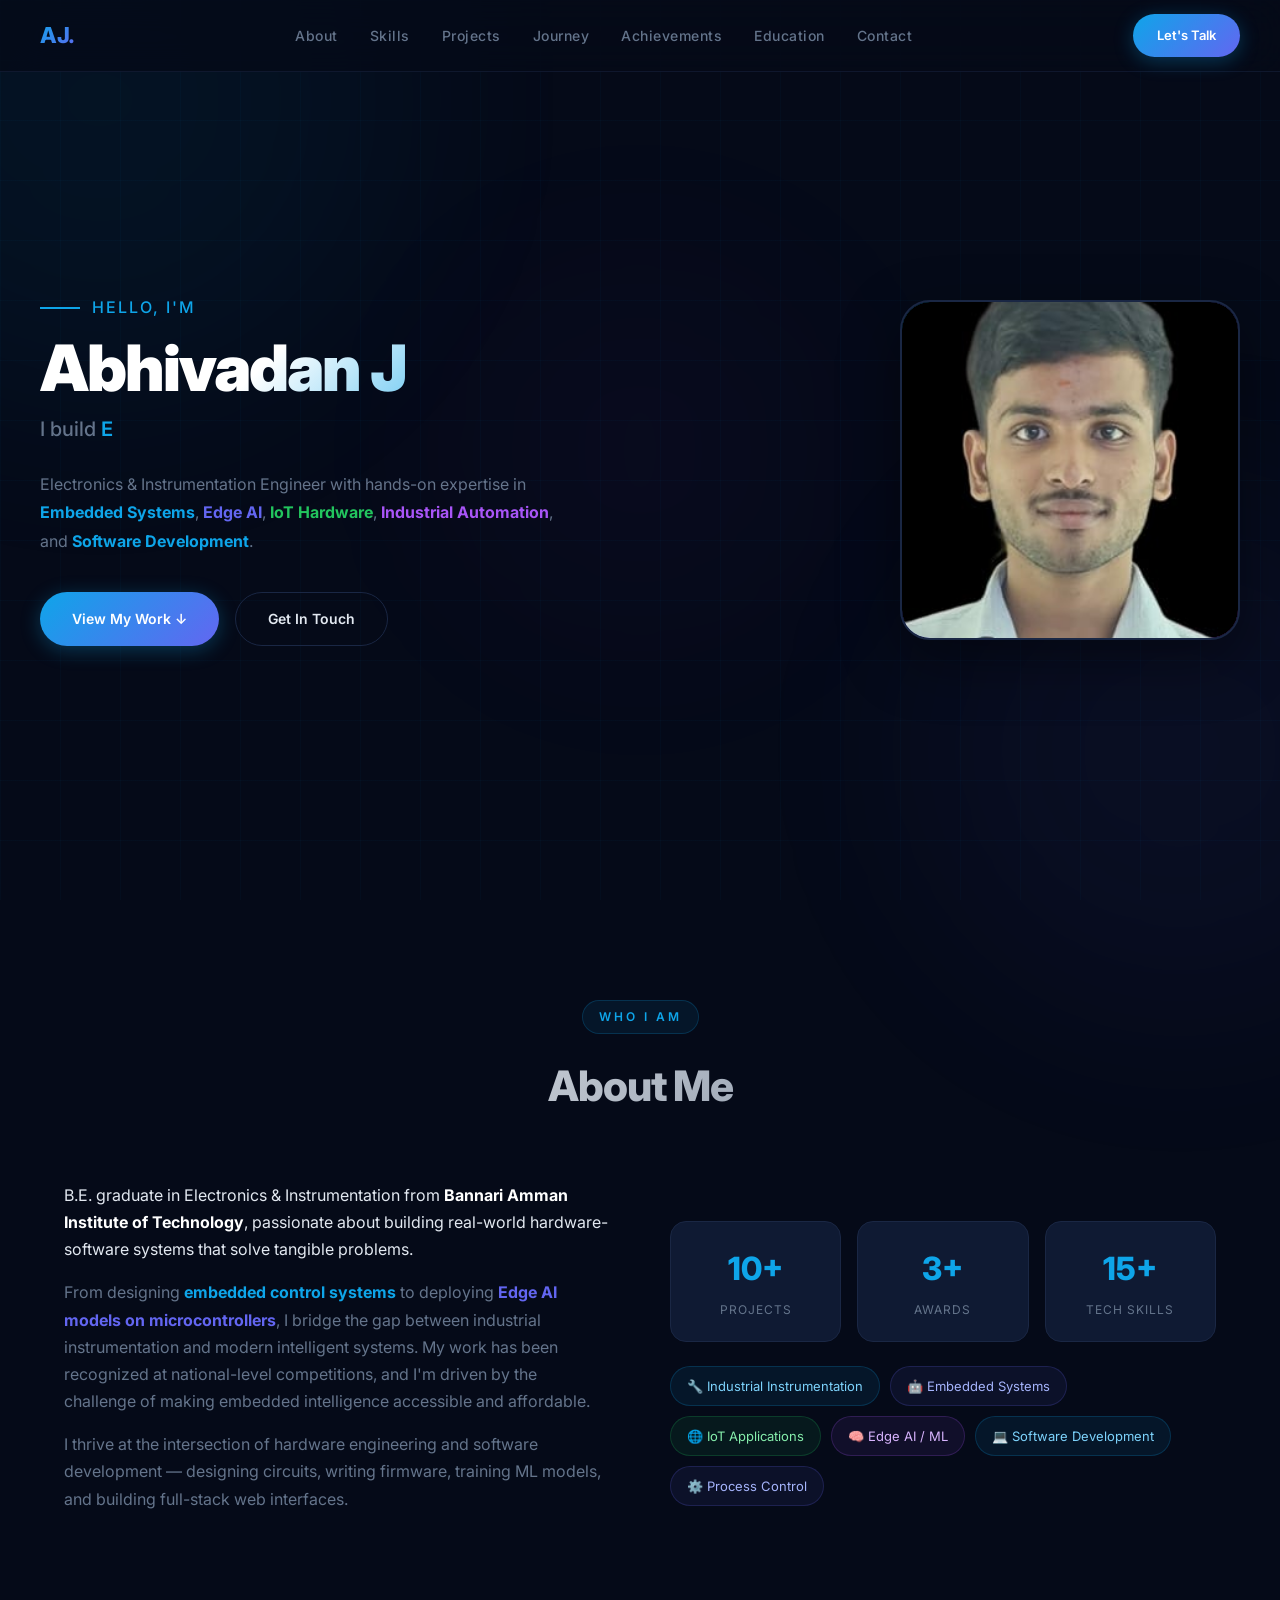
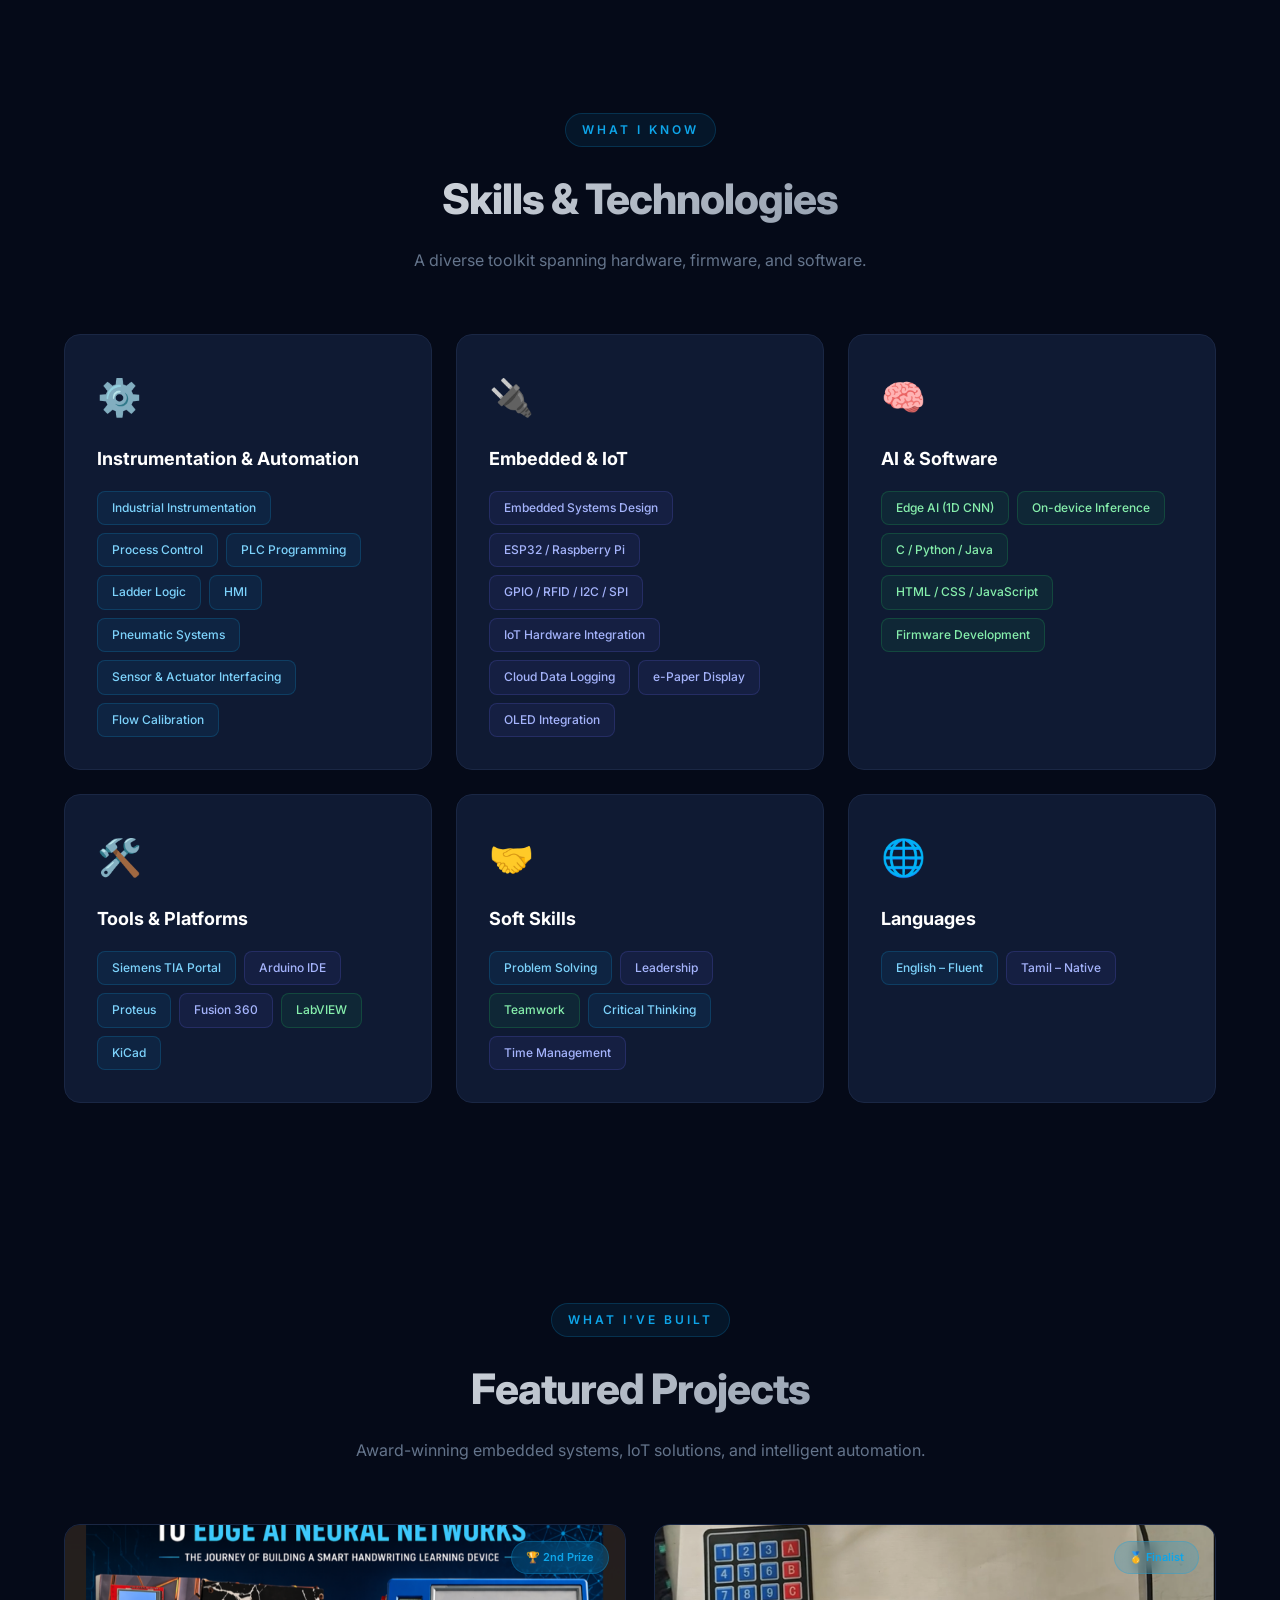
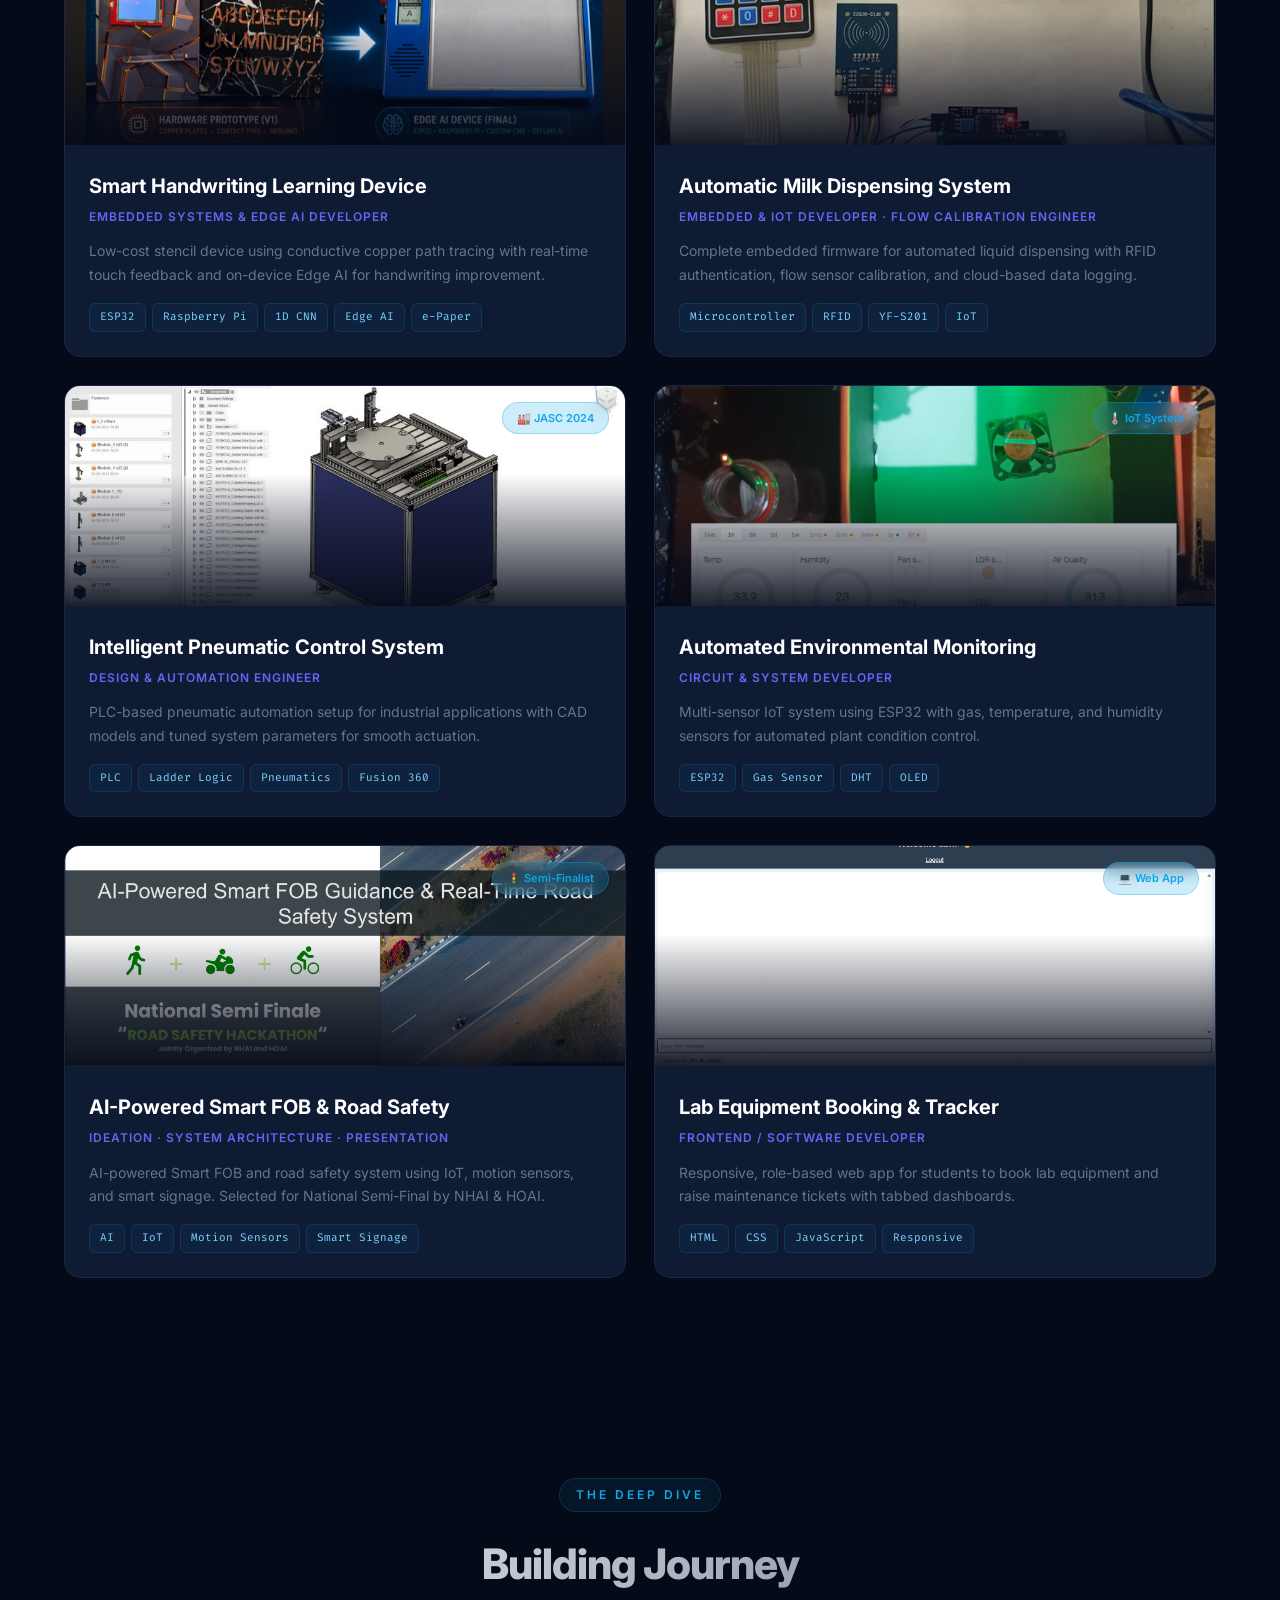
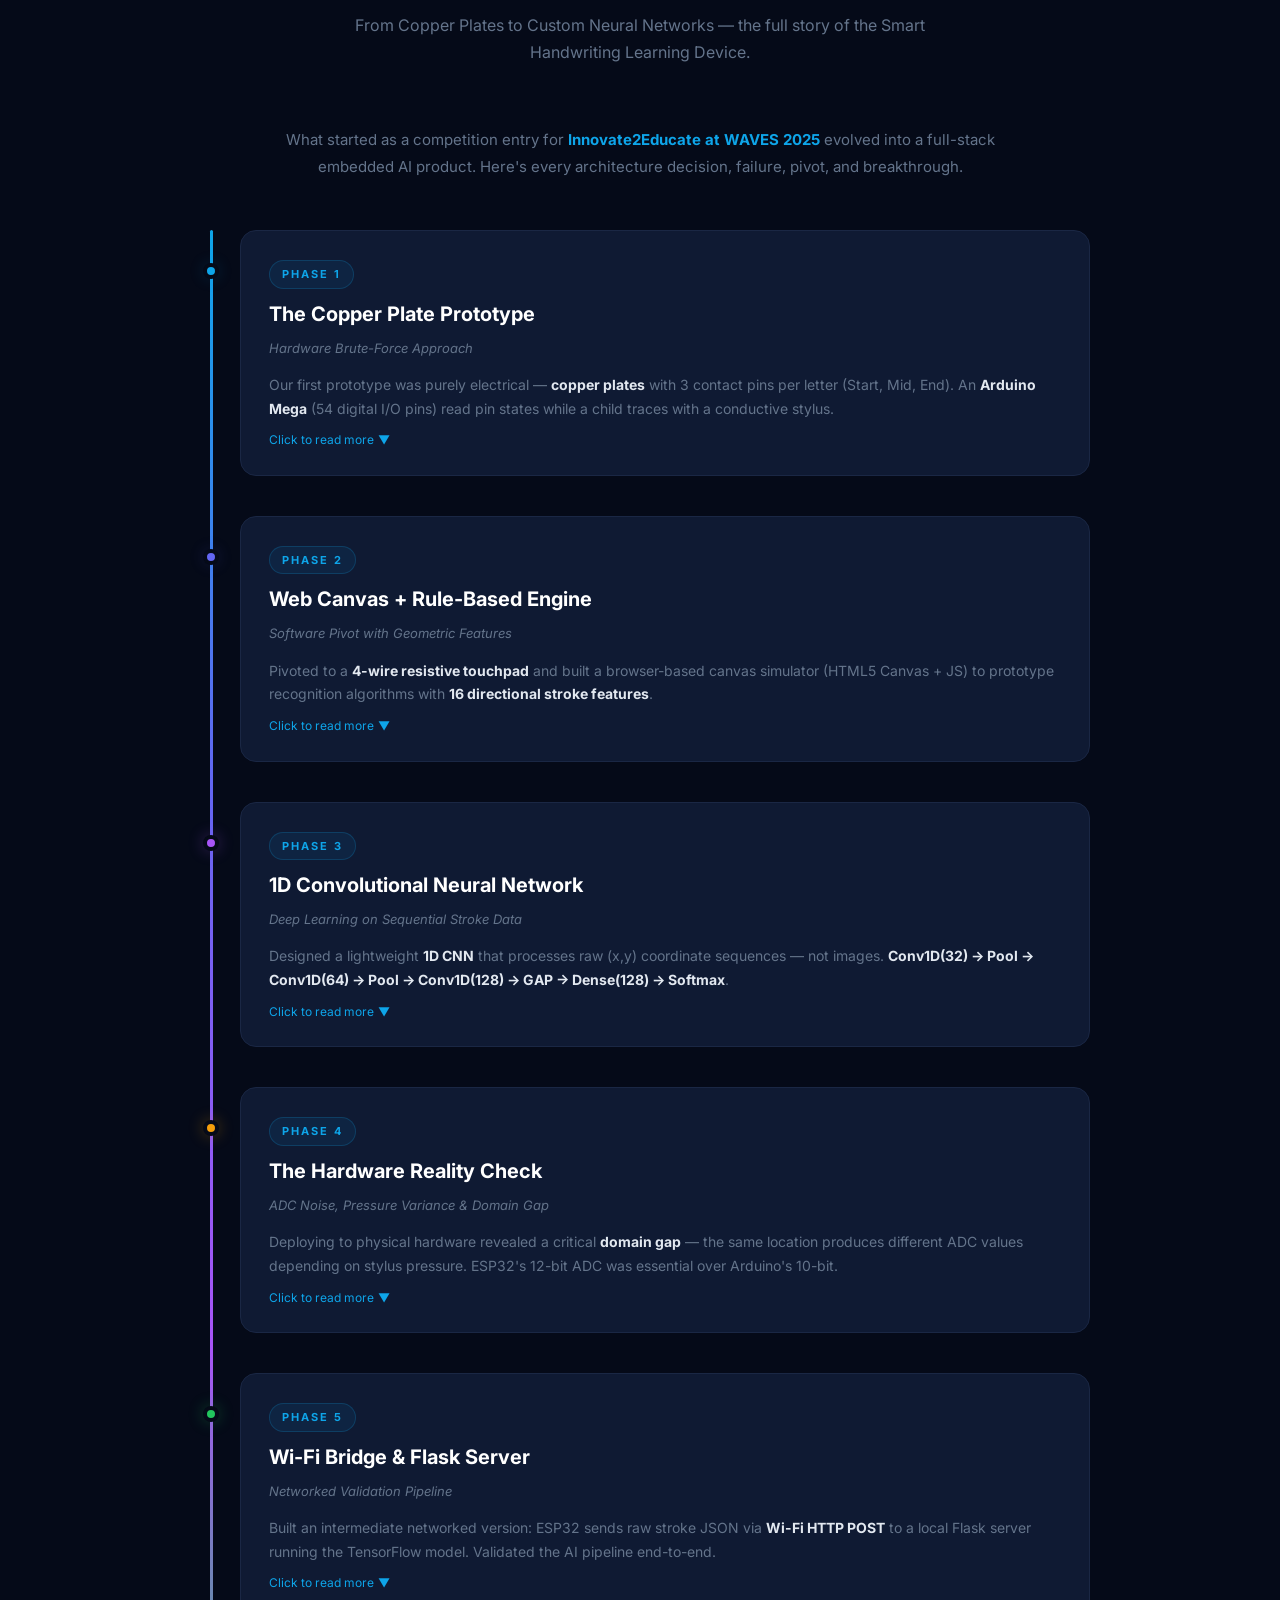
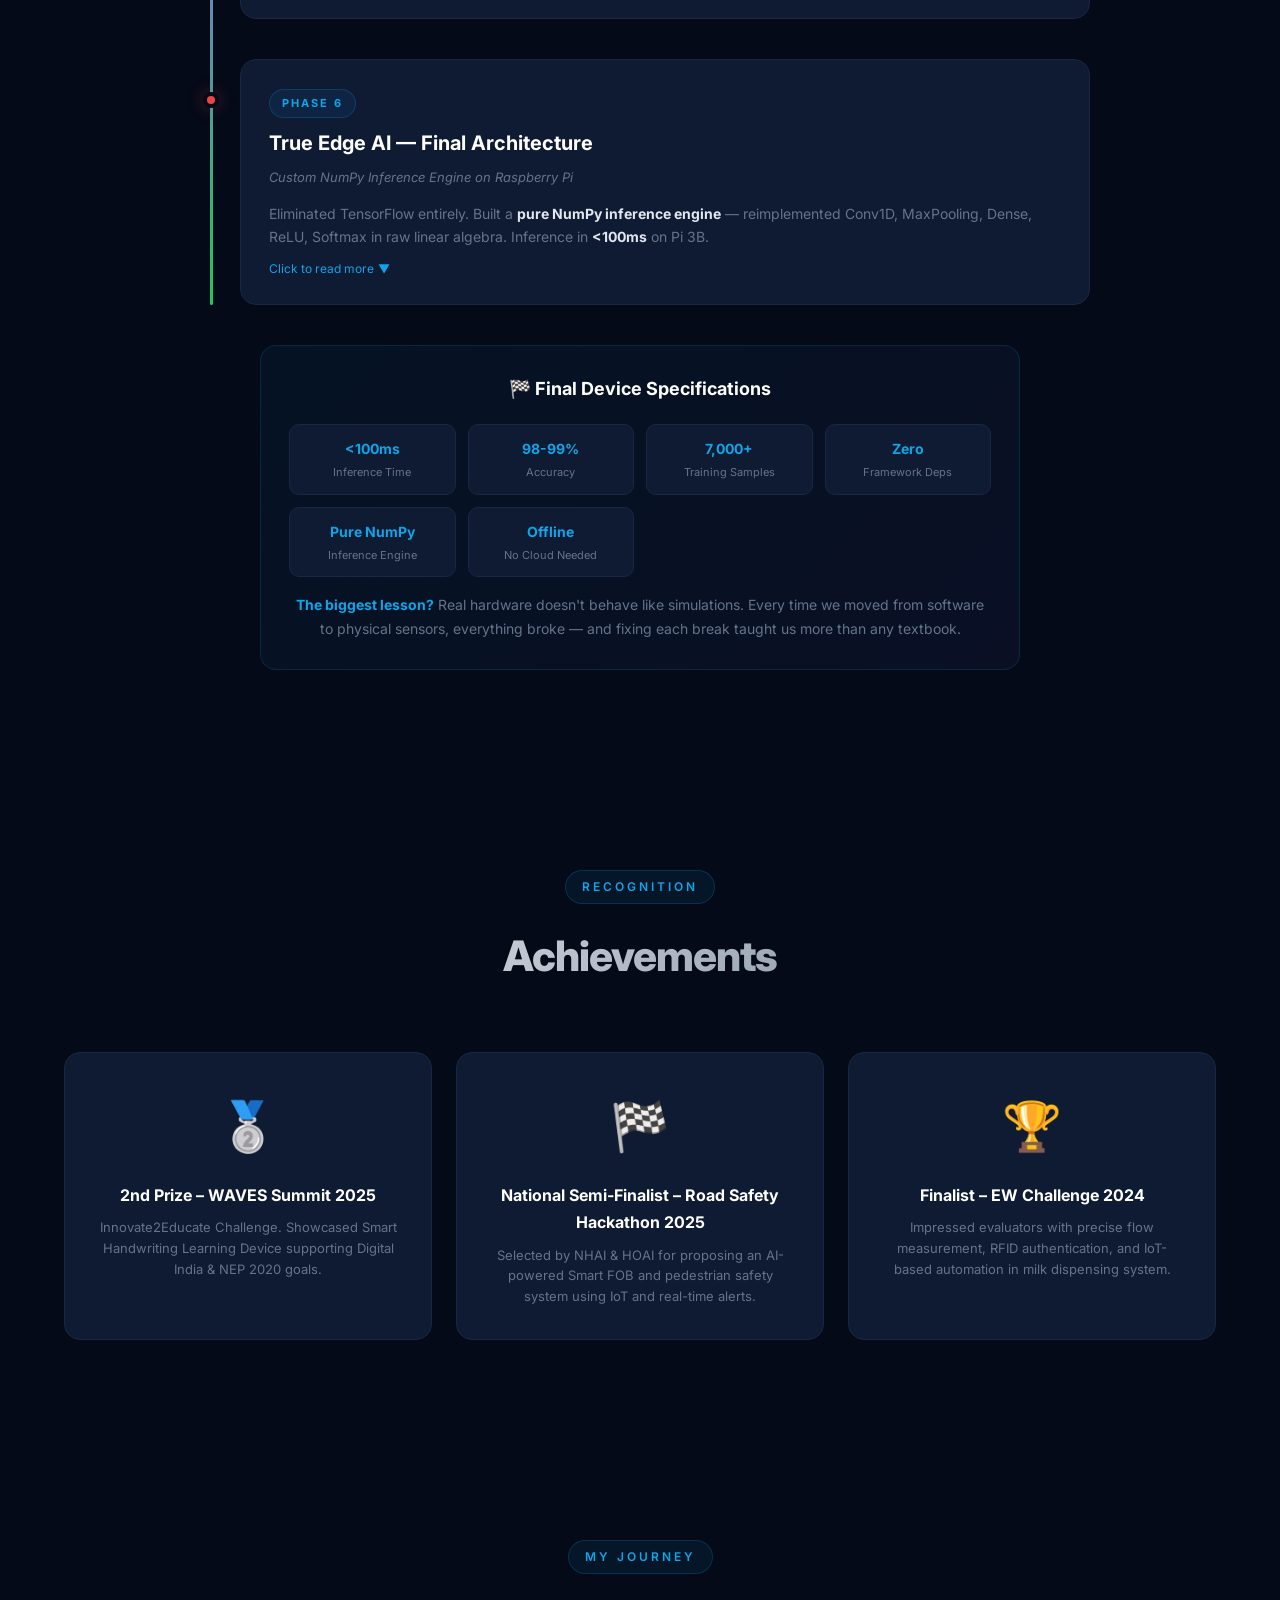
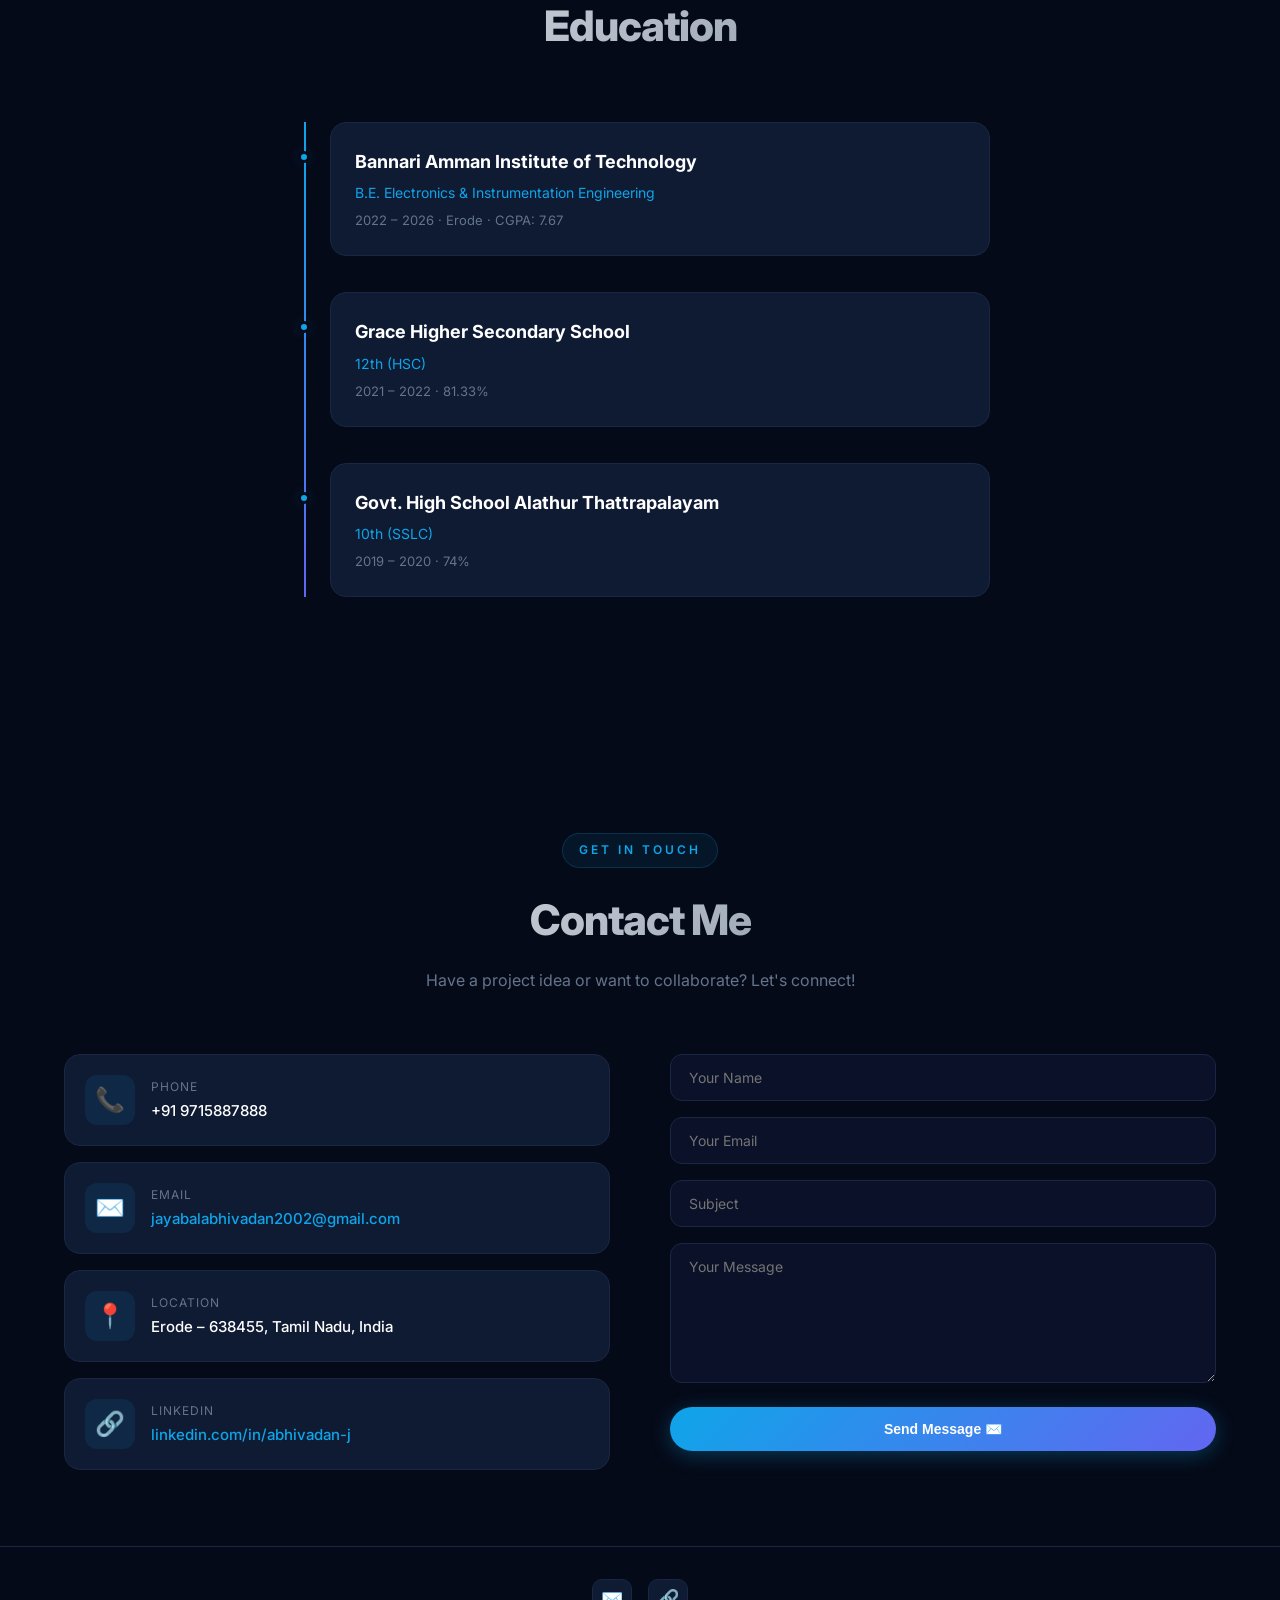
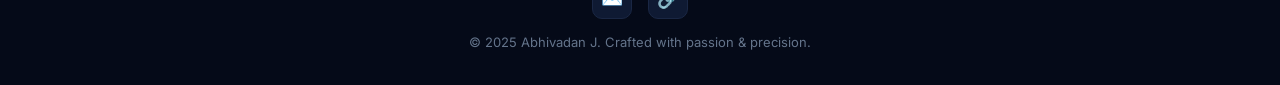
==== commit db88488c: "Add files via upload" ====
--- a/index.html
+++ b/index.html
@@ -392,7 +392,7 @@
           <span class="phase-num">Phase 3</span>
           <h3 class="phase-title">1D Convolutional Neural Network</h3>
           <p class="phase-subtitle">Deep Learning on Sequential Stroke Data</p>
-          <p class="phase-summary">Designed a lightweight <strong>1D CNN</strong> that processes raw (x,y) coordinate sequences — not images. <strong>Conv1D(32)→Pool→Conv1D(64)→Pool→Conv1D(128)→GAP→Dense(128)→Softmax</strong>.</p>
+          <p class="phase-summary">Designed a lightweight <strong>1D CNN</strong> that processes raw (x,y) coordinate sequences — not images. <strong>Conv1D(32) → Pool → Conv1D(64) → Pool → Conv1D(128) → GAP → Dense(128) → Softmax</strong>.</p>
           <div class="phase-detail"><div class="phase-detail-inner">
             <p><strong>Why 1D CNN, not 2D?</strong> A handwritten stroke is a time-series of (x,y) coordinates, not an image. 1D CNN processes the raw sequence → smaller model, faster inference, better generalization.</p>
             <p><strong>Preprocessing:</strong> Bounding-box normalization to [0,1] range, then arc-length resampling to exactly <strong>64 evenly-spaced points</strong> using <code>np.interp()</code>.</p>
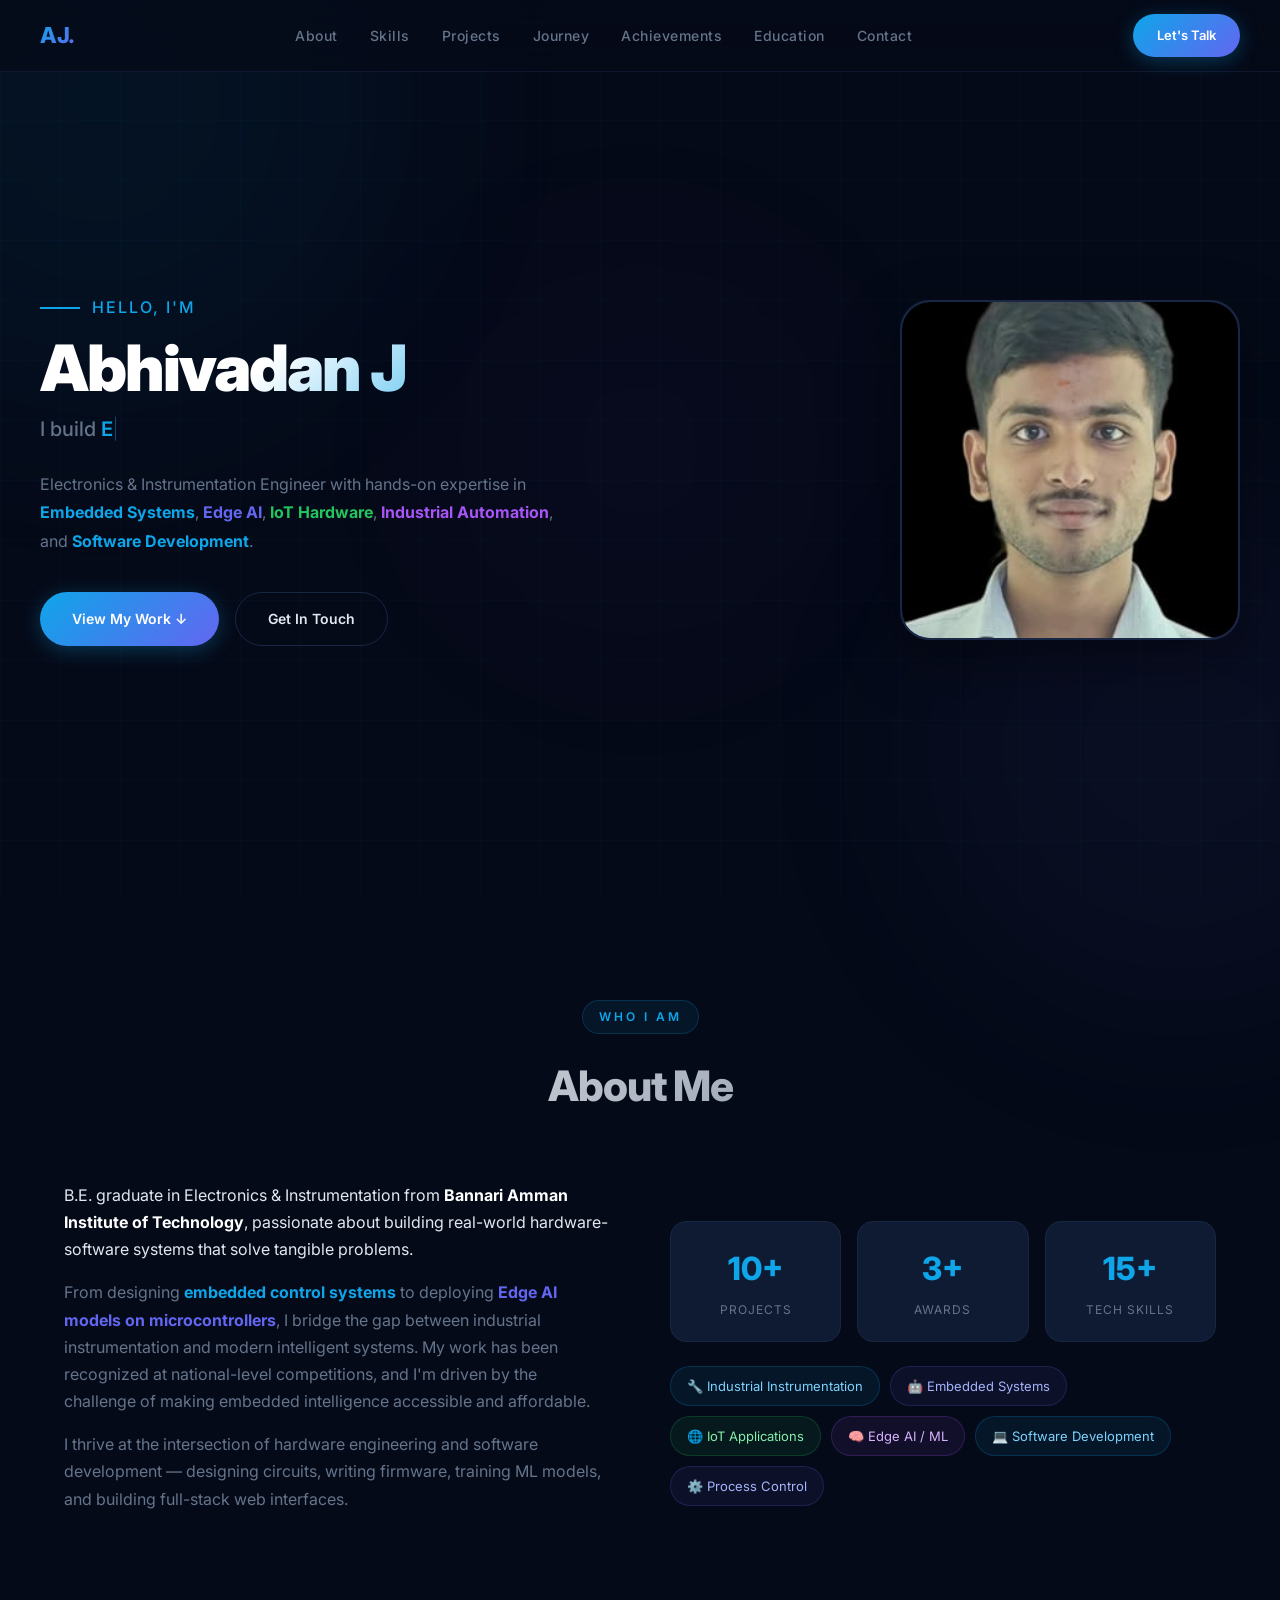
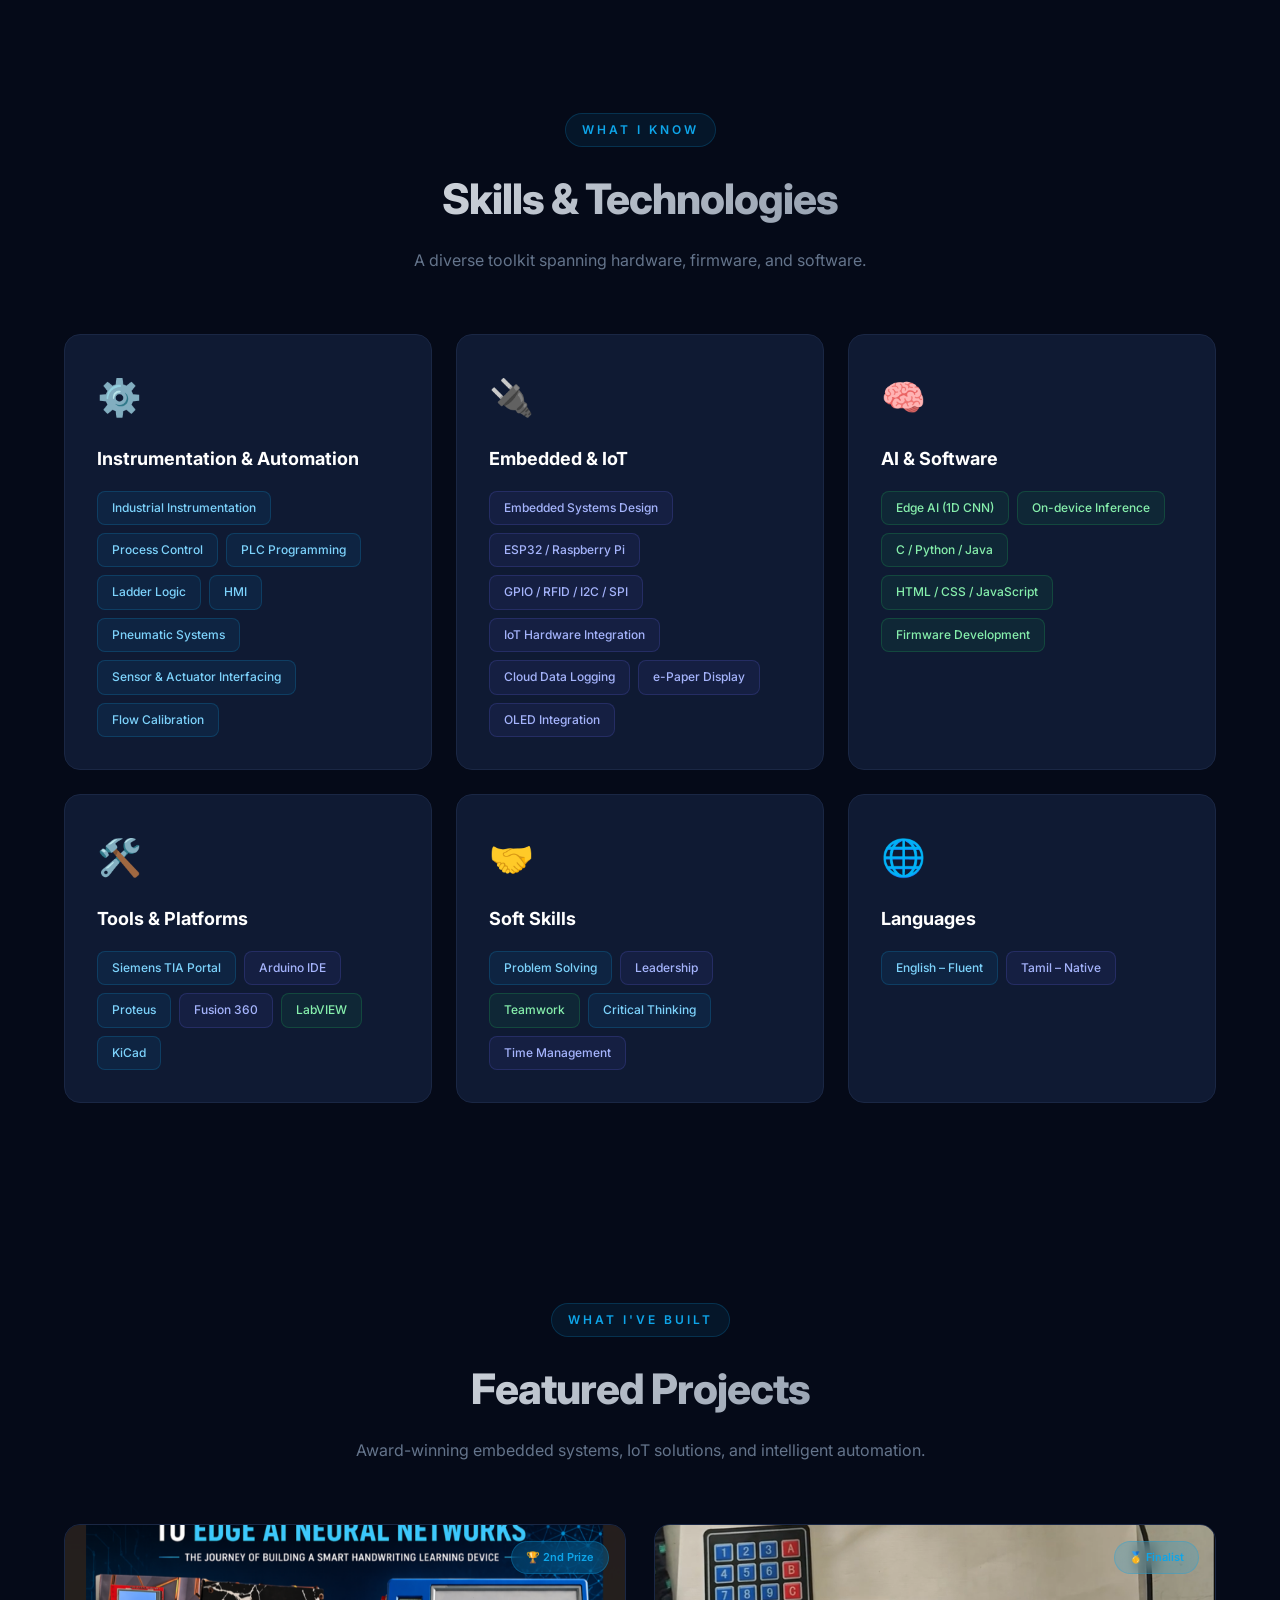
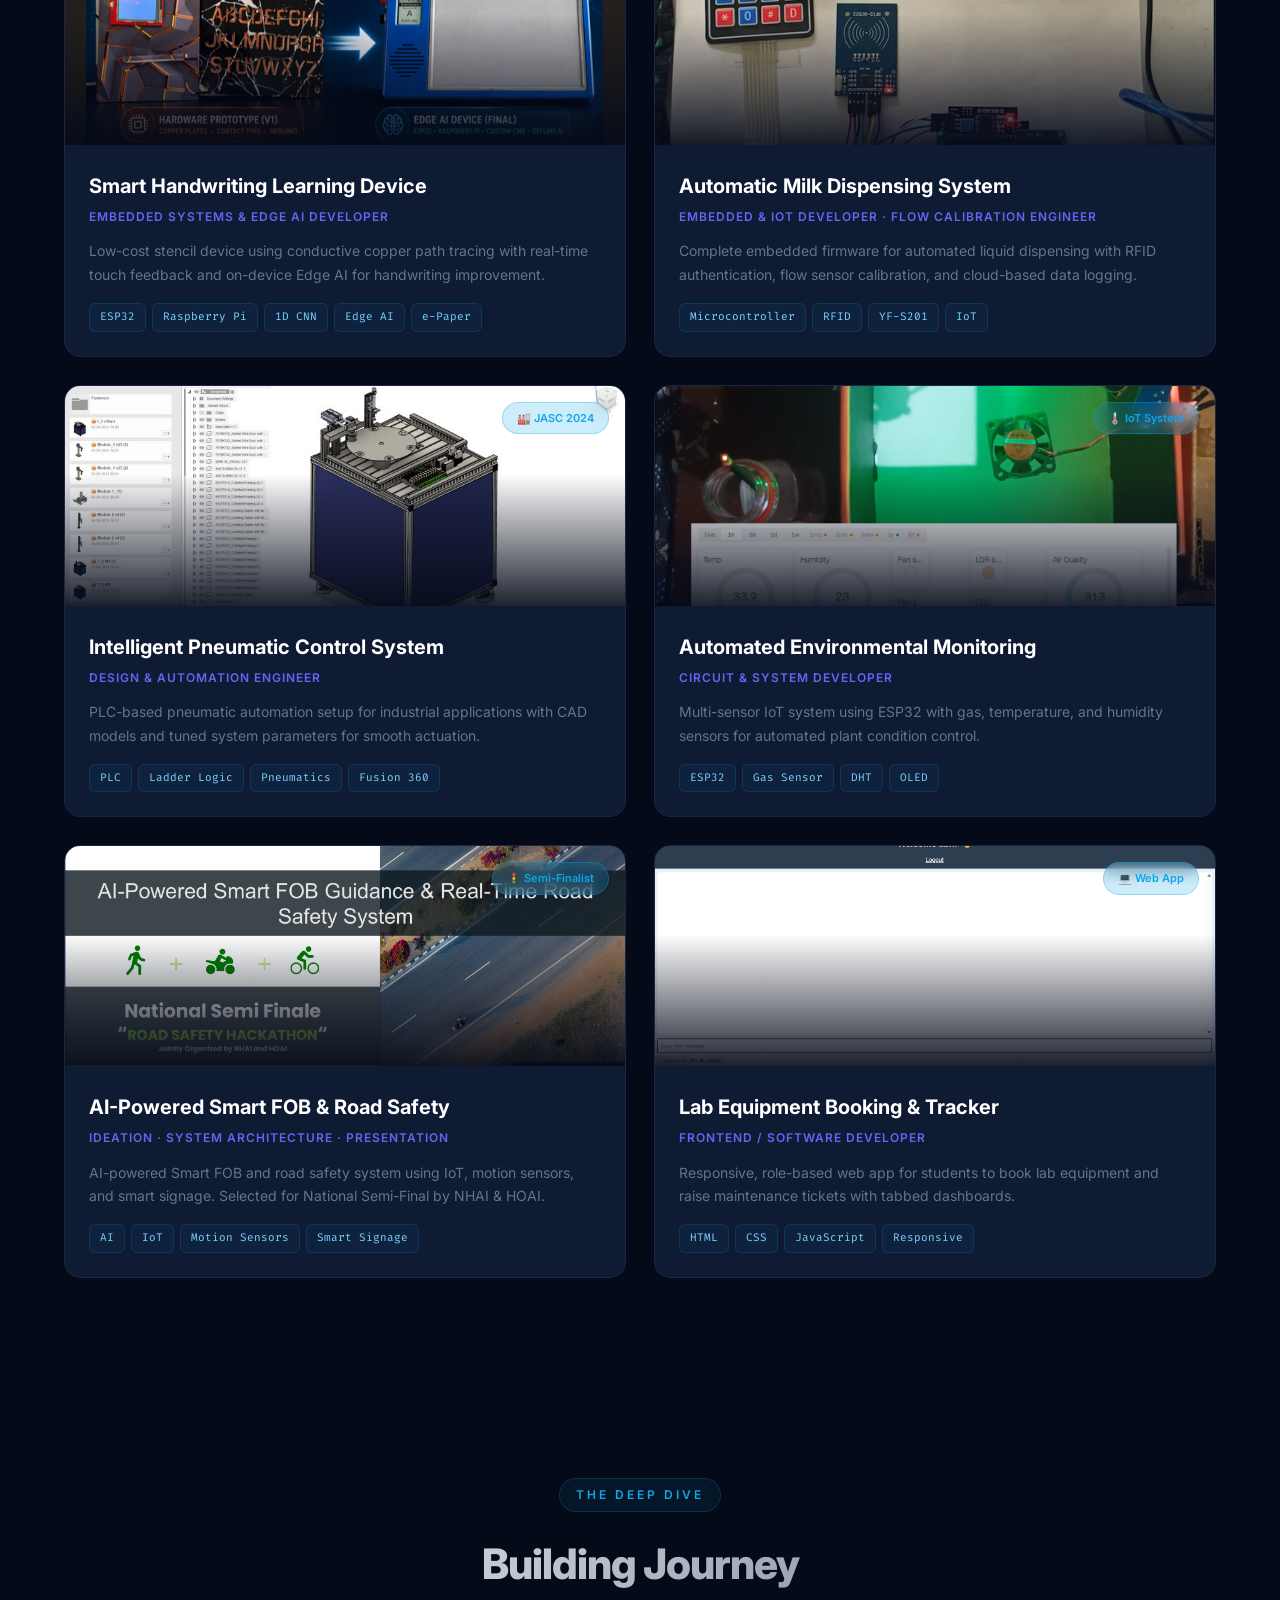
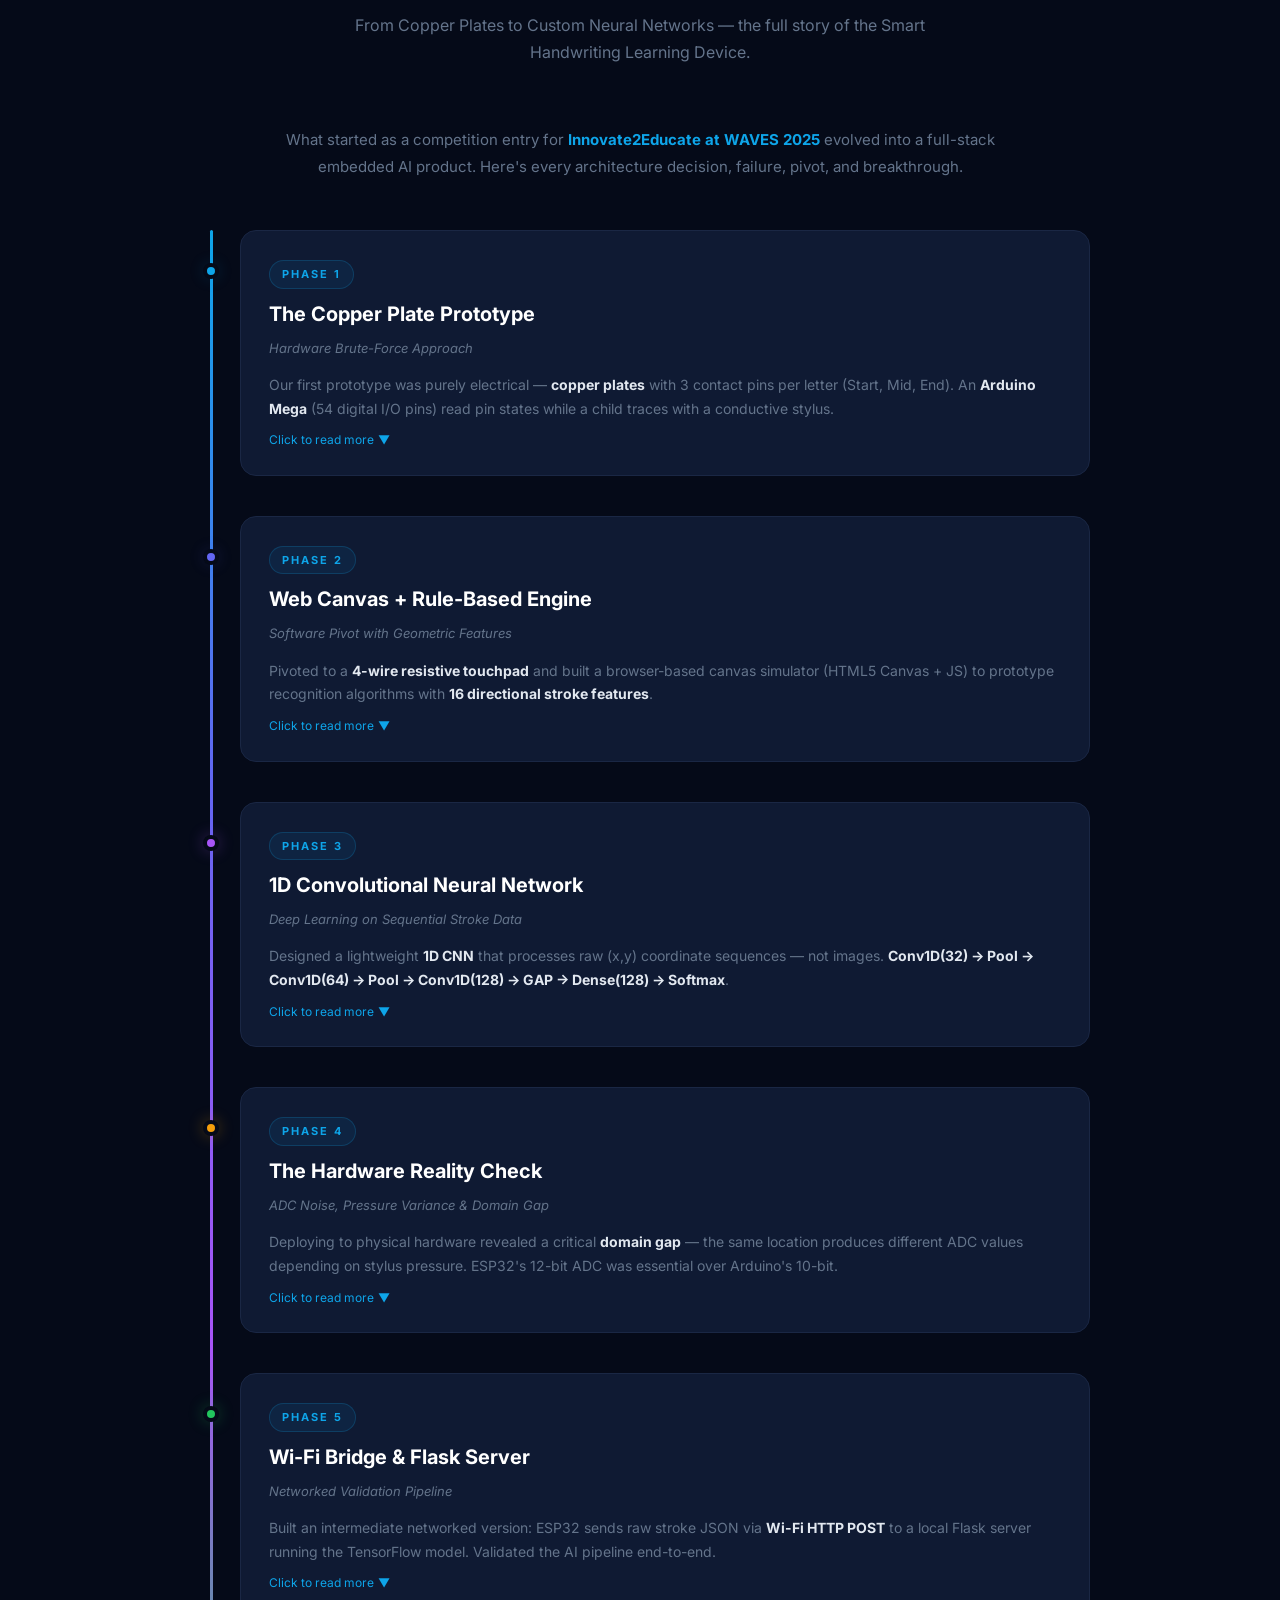
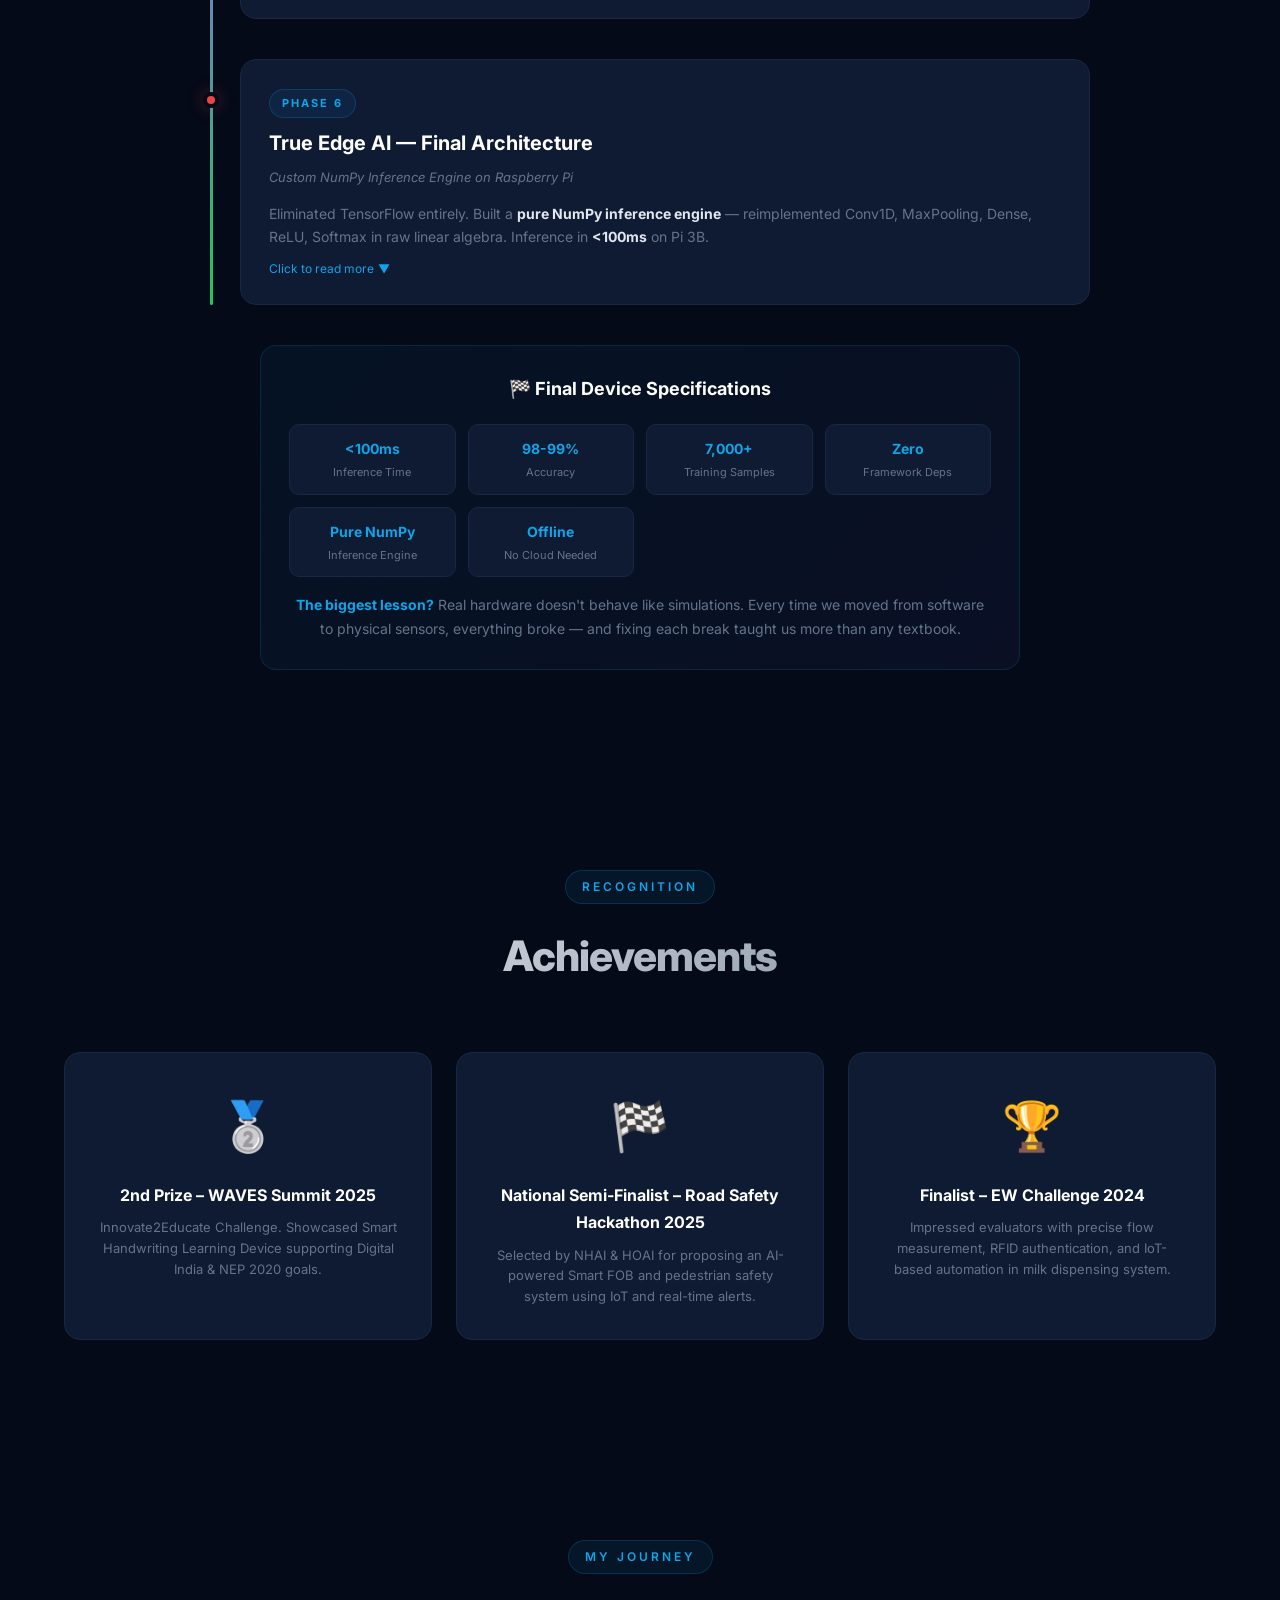
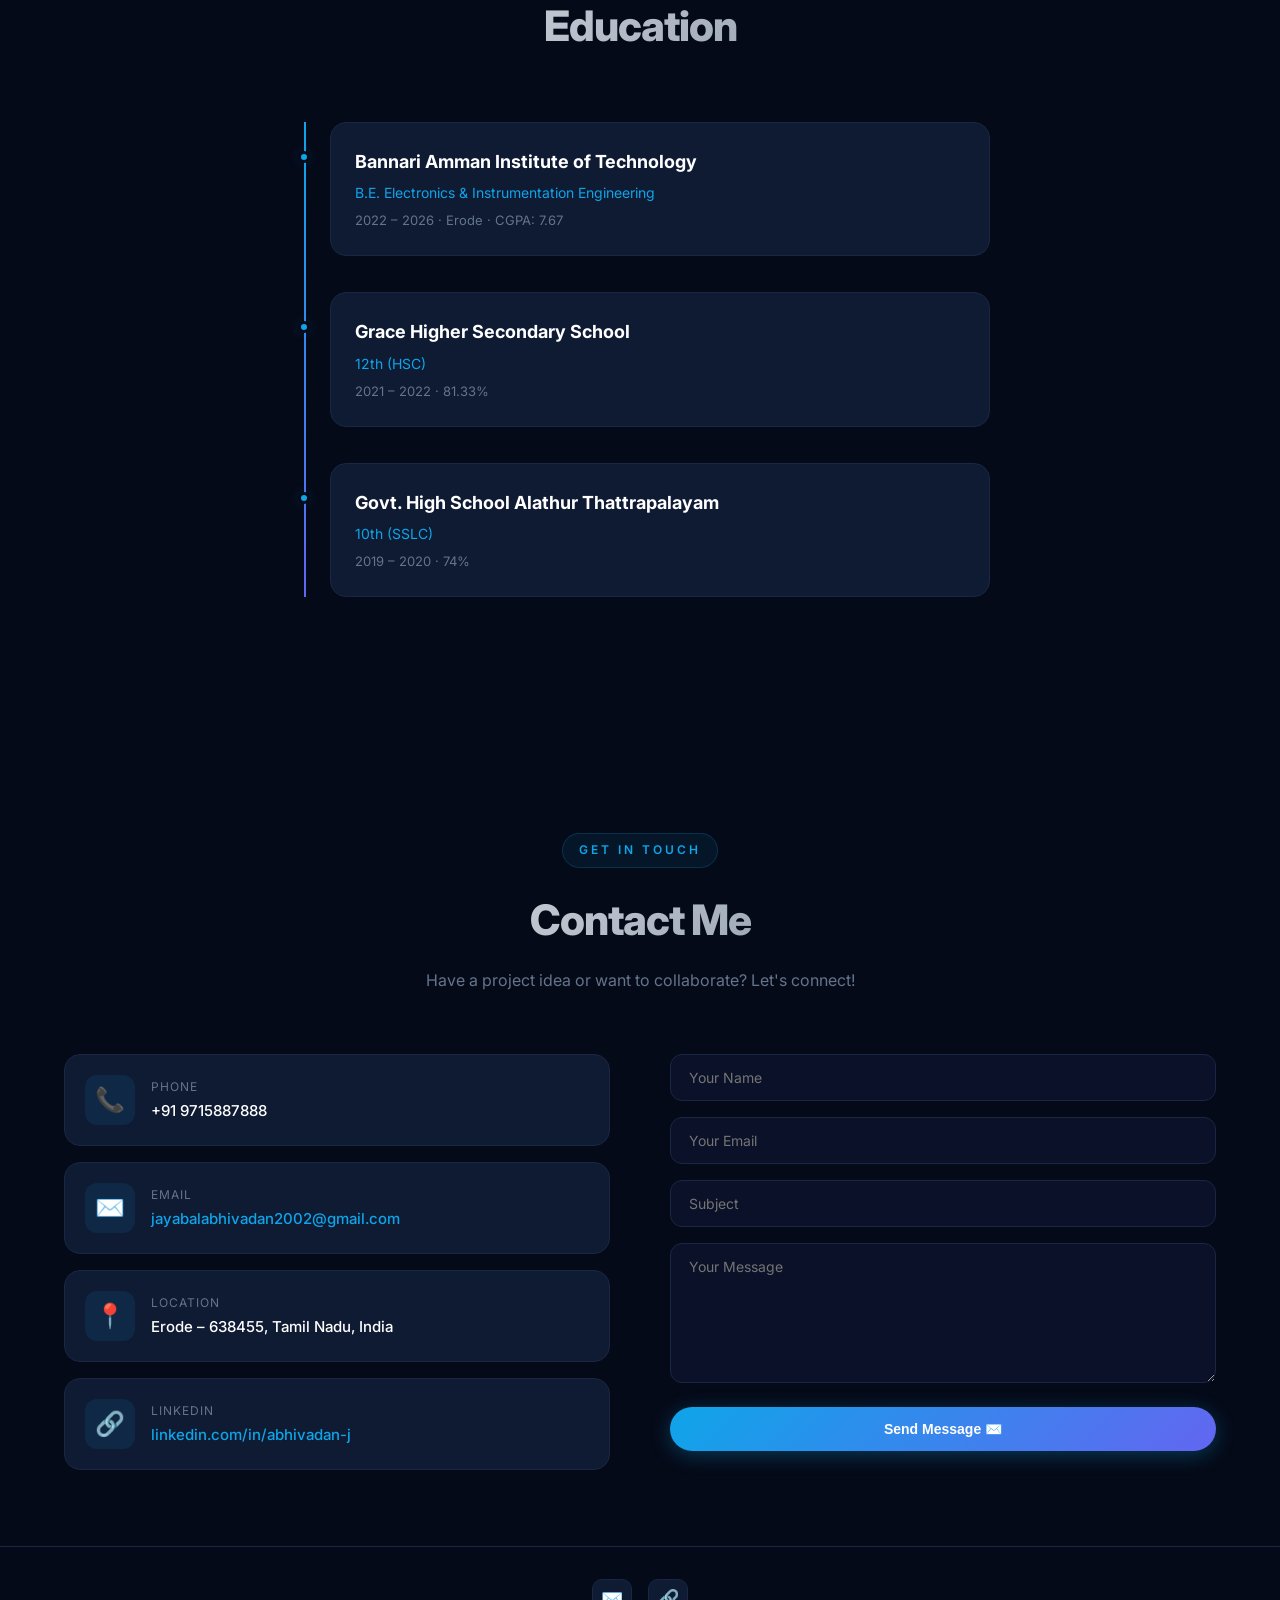
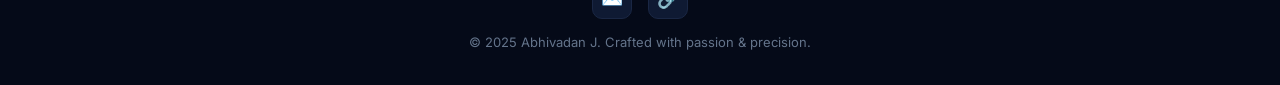
==== commit 2e138f71: "Add files via upload" ====
--- a/index.html
+++ b/index.html
@@ -4,6 +4,14 @@
   <meta charset="UTF-8">
   <meta name="viewport" content="width=device-width, initial-scale=1.0">
   <meta name="description" content="Portfolio of Abhivadan J – Electronics & Instrumentation Engineer specializing in Embedded Systems, Edge AI, IoT, and Industrial Automation.">
+  
+  <!-- Open Graph / LinkedIn Preview Tags -->
+  <meta property="og:type" content="website">
+  <meta property="og:url" content="https://abhivadan01.github.io/">
+  <meta property="og:title" content="Abhivadan J | Full-Stack Hardware & AI Engineering Portfolio">
+  <meta property="og:description" content="Electronics & Instrumentation Engineer bridging hardware and software. Explore my work in Edge AI, IoT, and Embedded Systems.">
+  <meta property="og:image" content="https://abhivadan01.github.io/assets/linkedin_thumbnail.png">
+  
   <title>Abhivadan J | Embedded Systems & Edge AI Engineer</title>
   <link rel="stylesheet" href="style.css">
   <link rel="icon" href="data:image/svg+xml,<svg xmlns='http://www.w3.org/2000/svg' viewBox='0 0 100 100'><text y='.9em' font-size='90'>⚡</text></svg>">
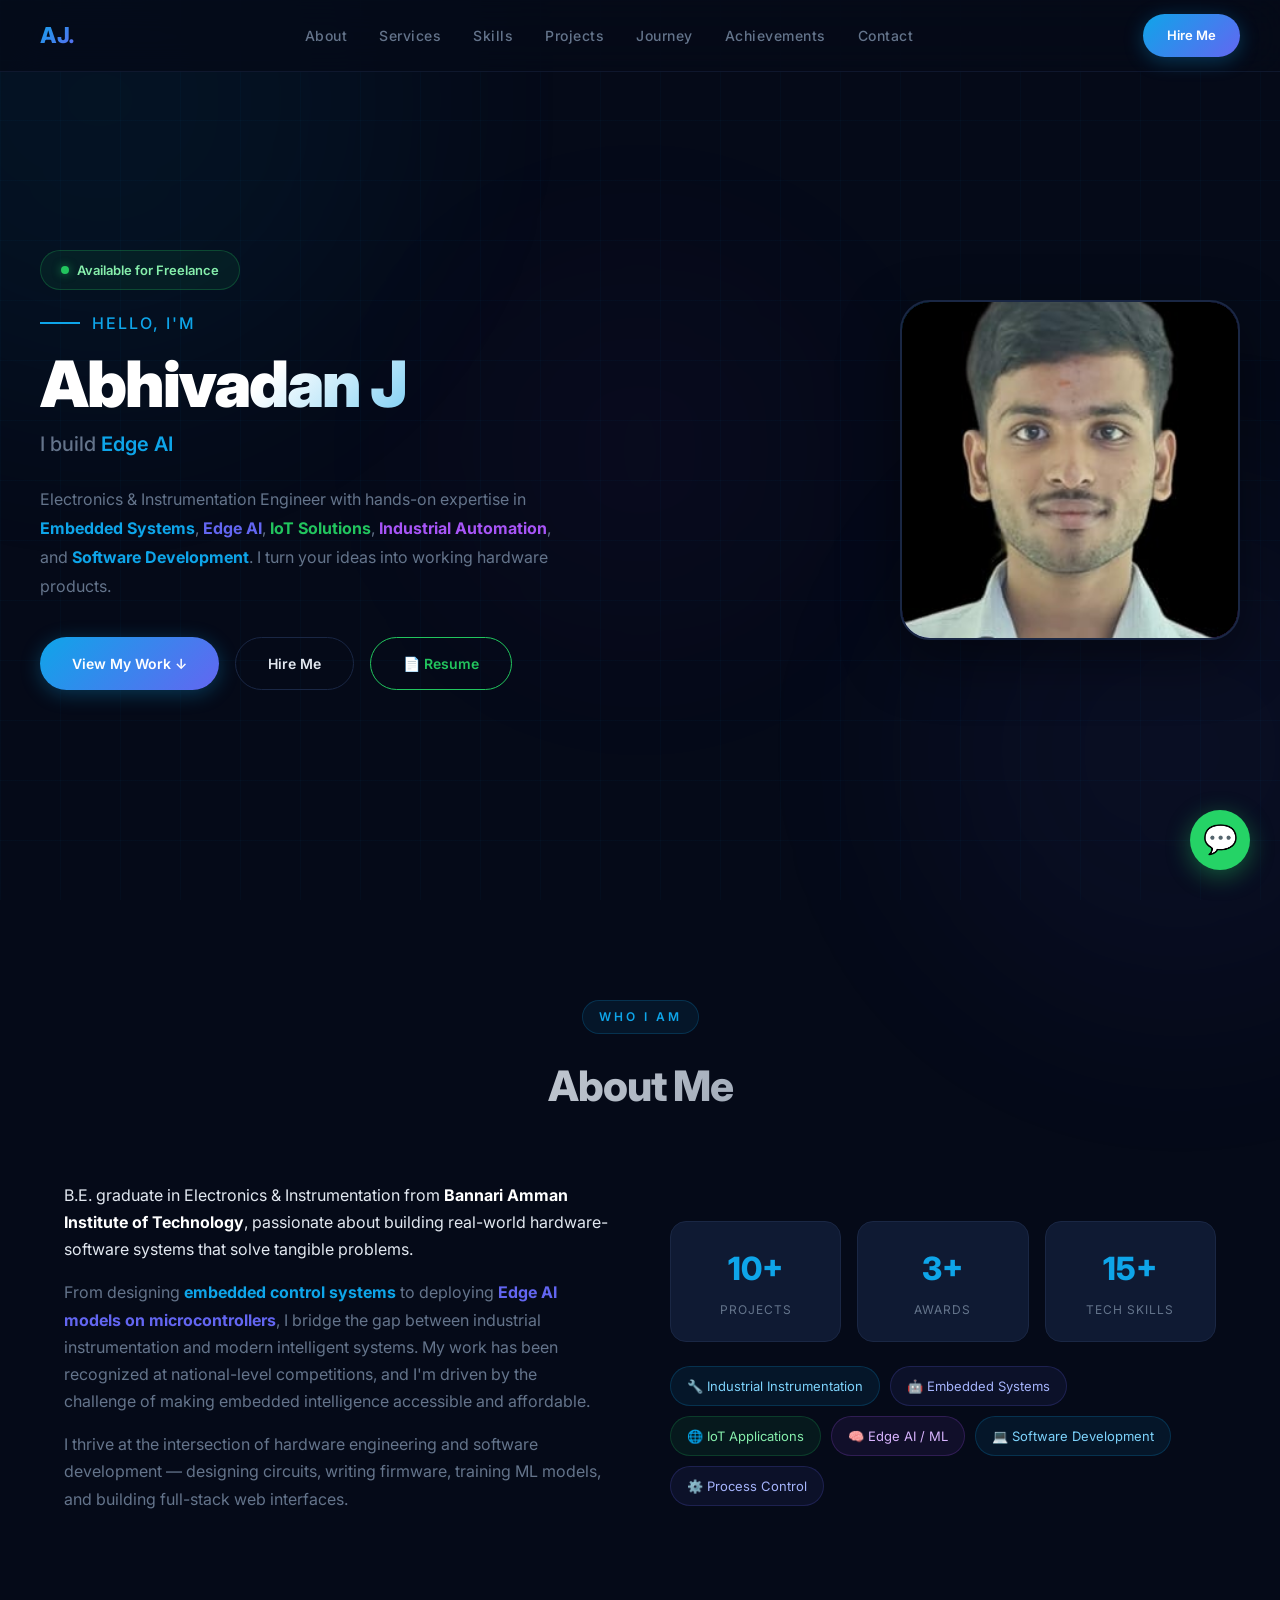
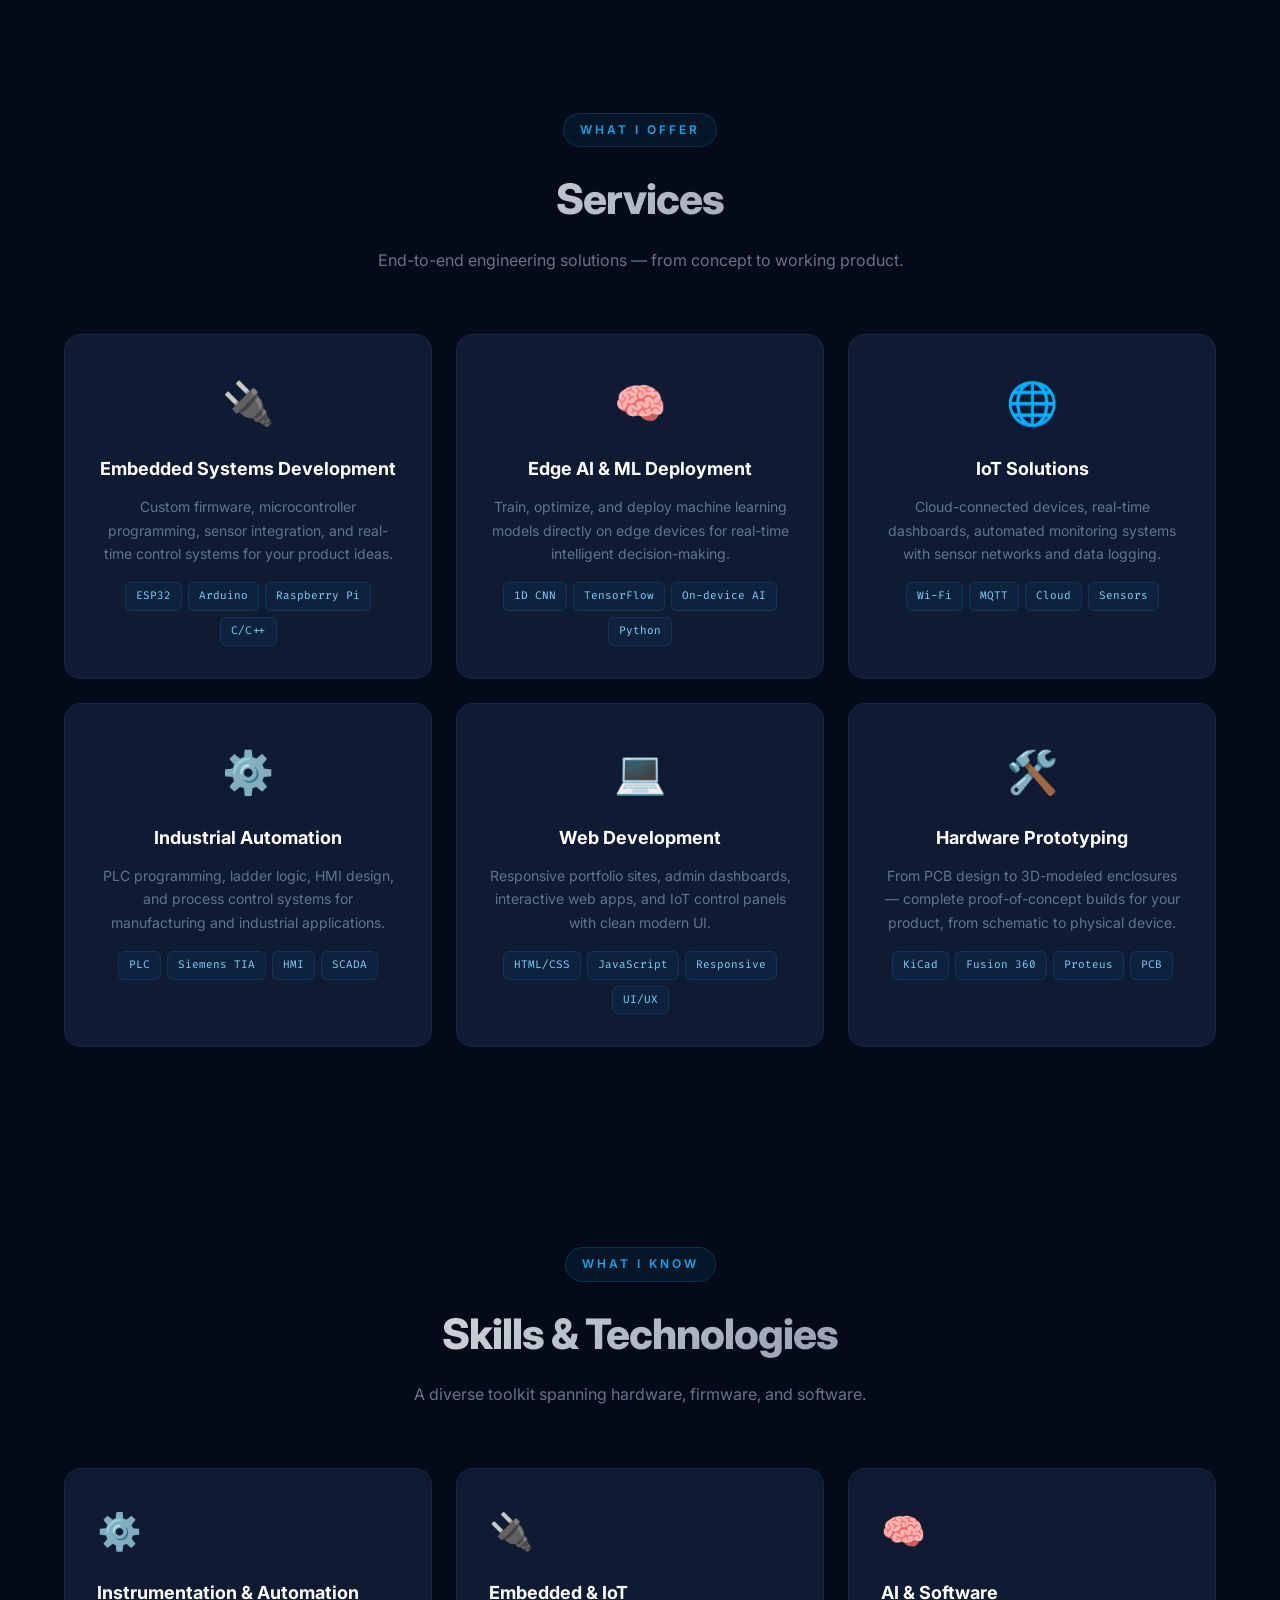
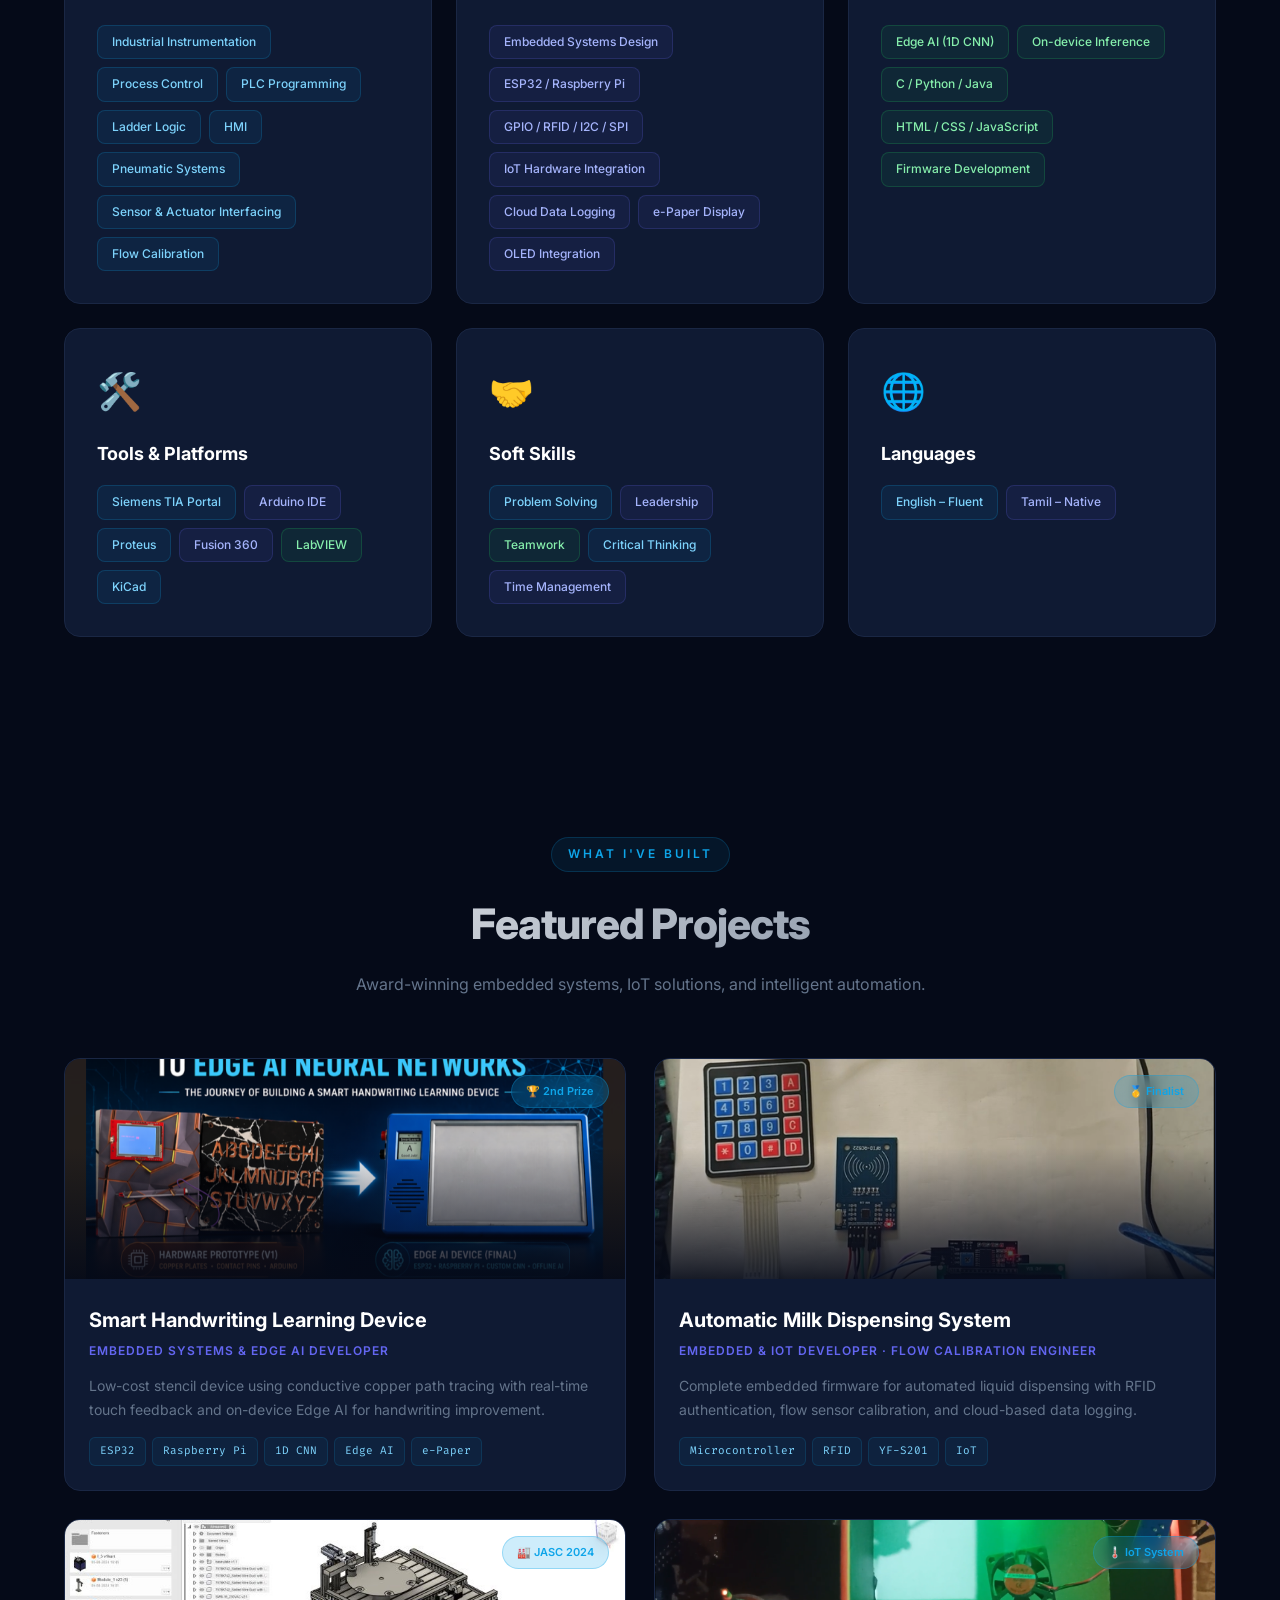
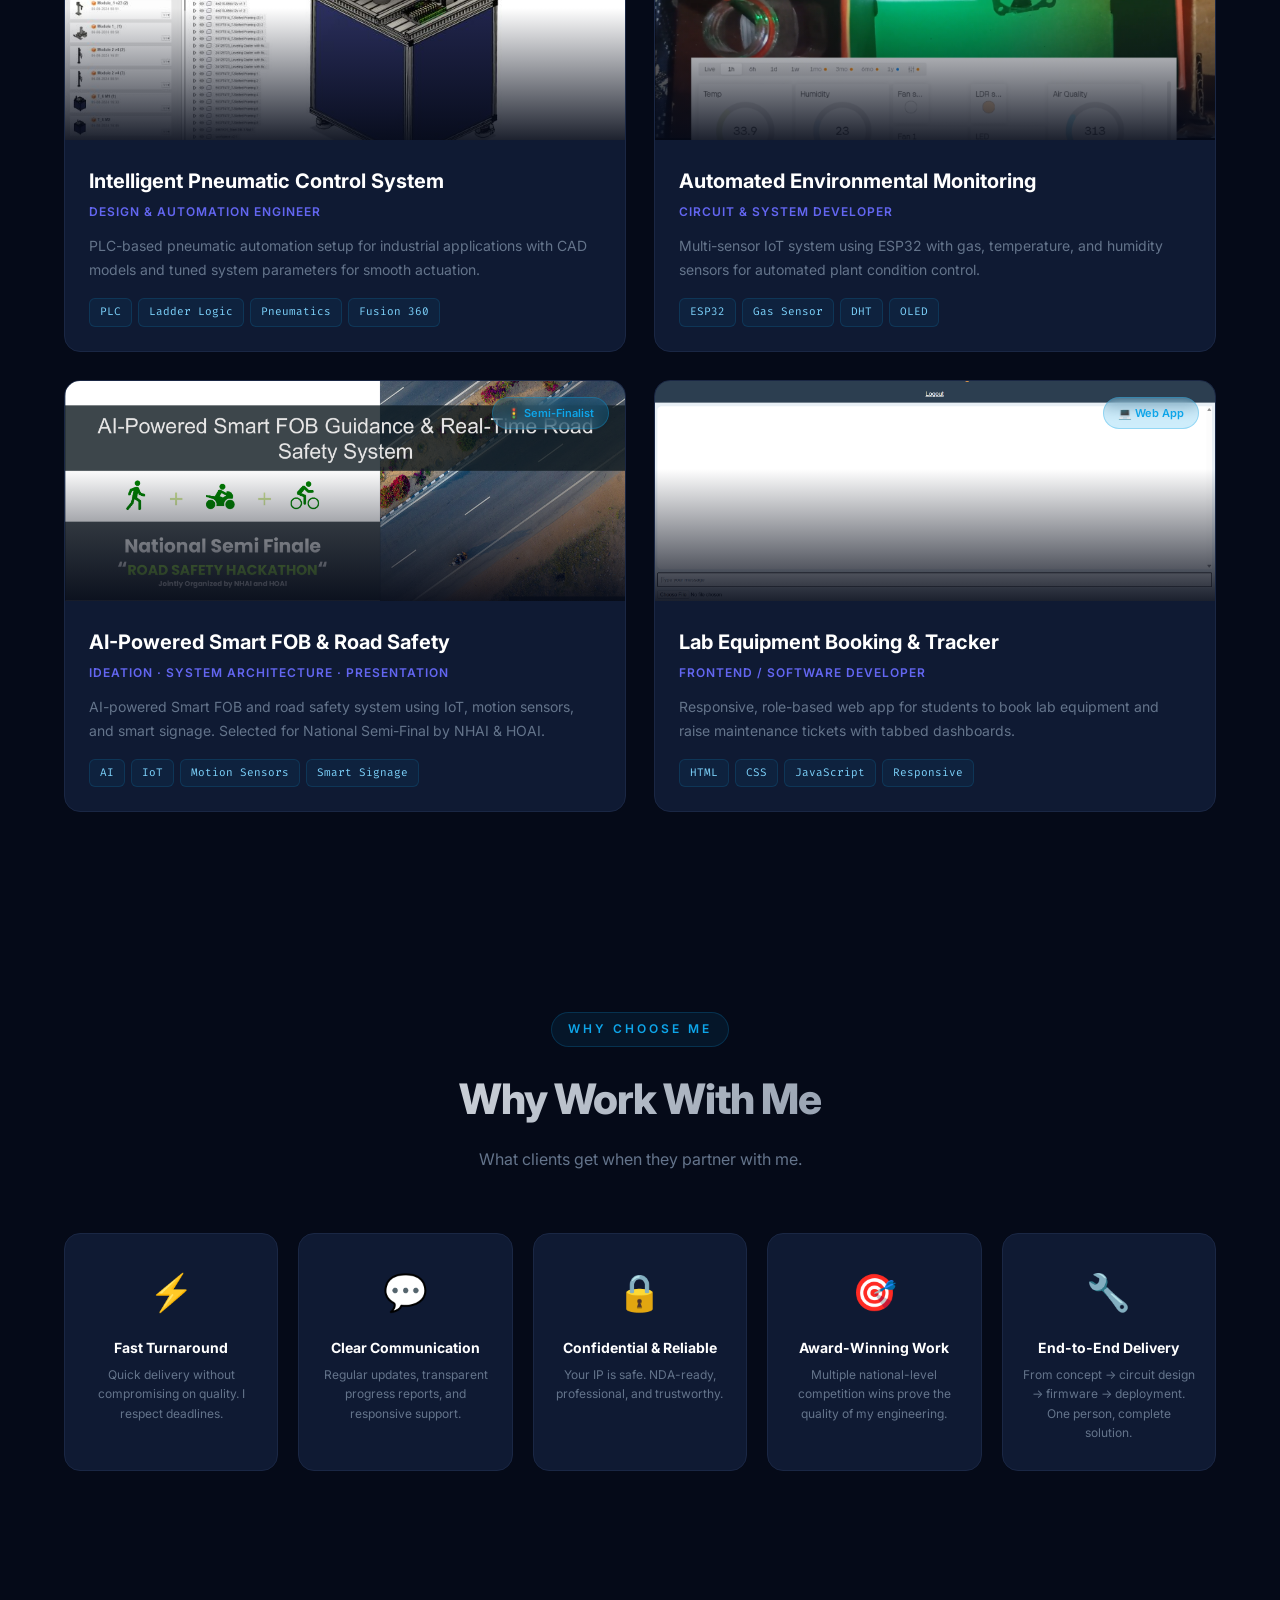
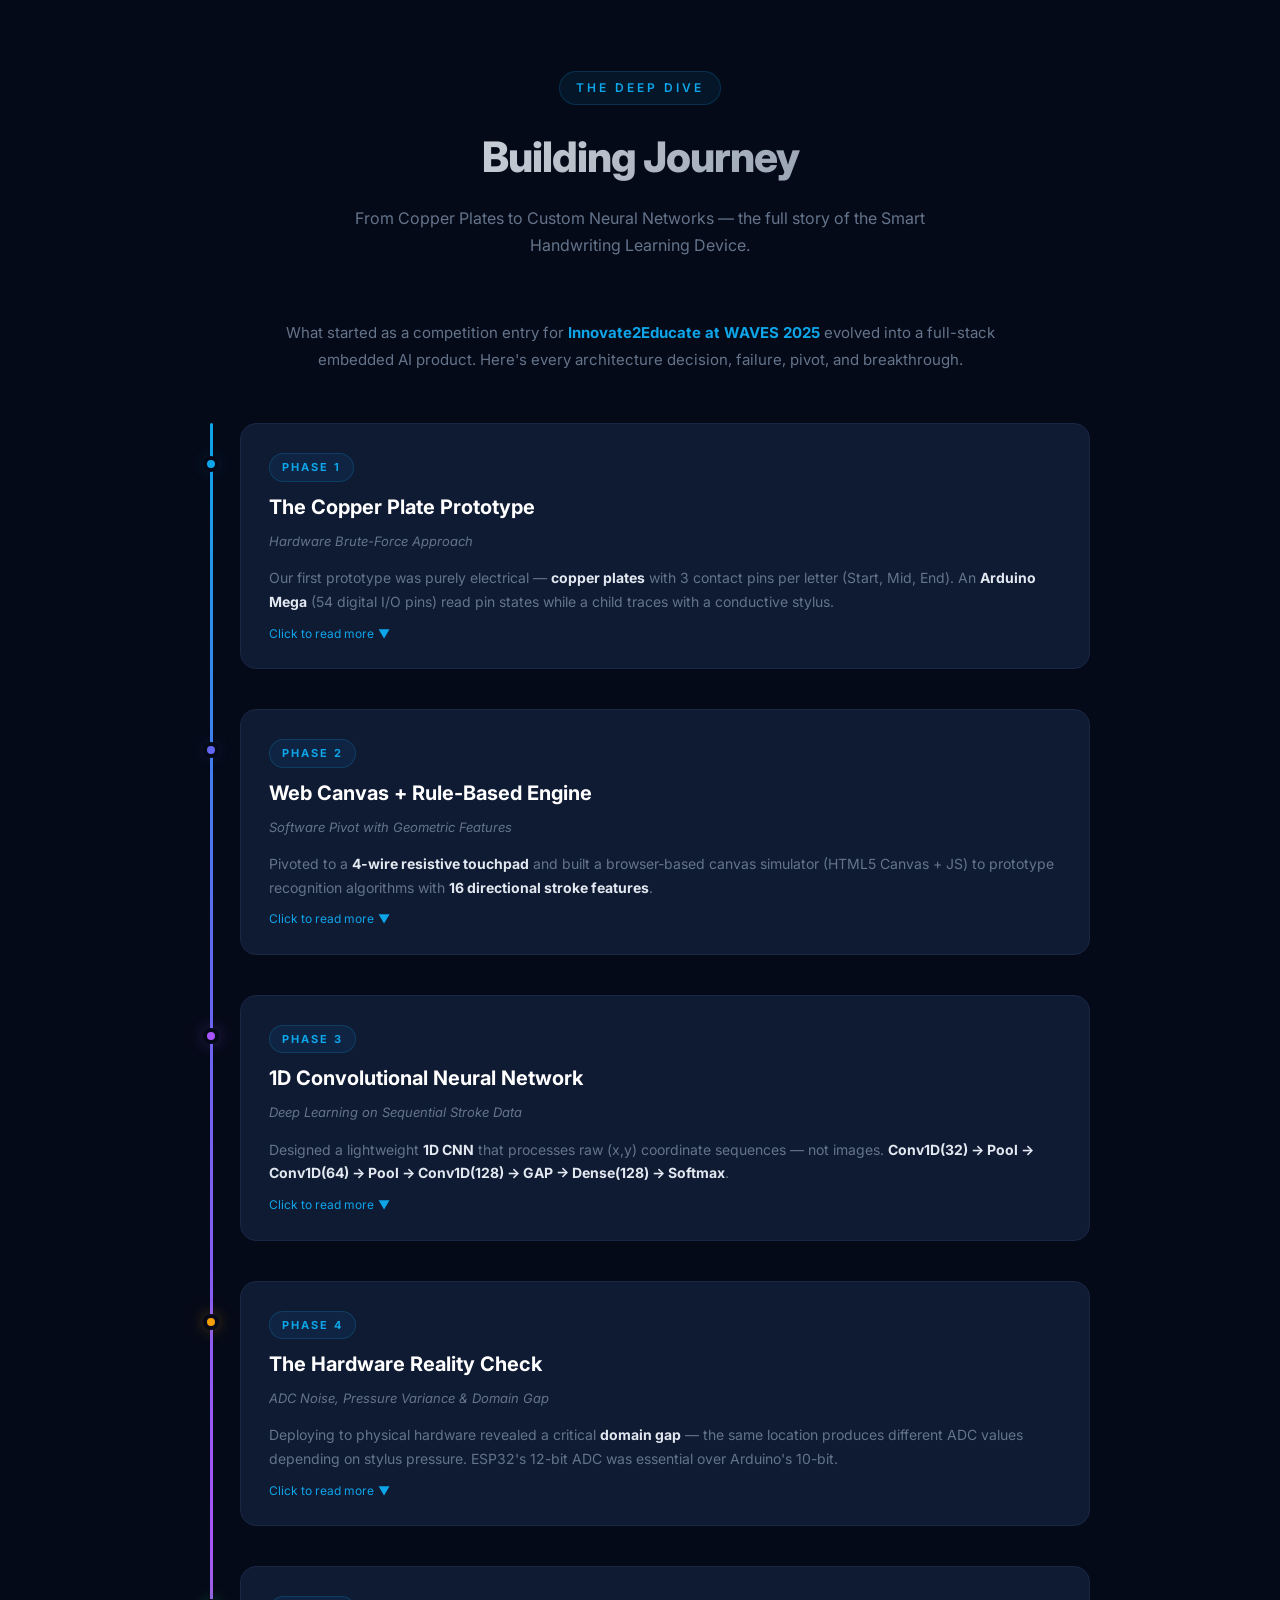
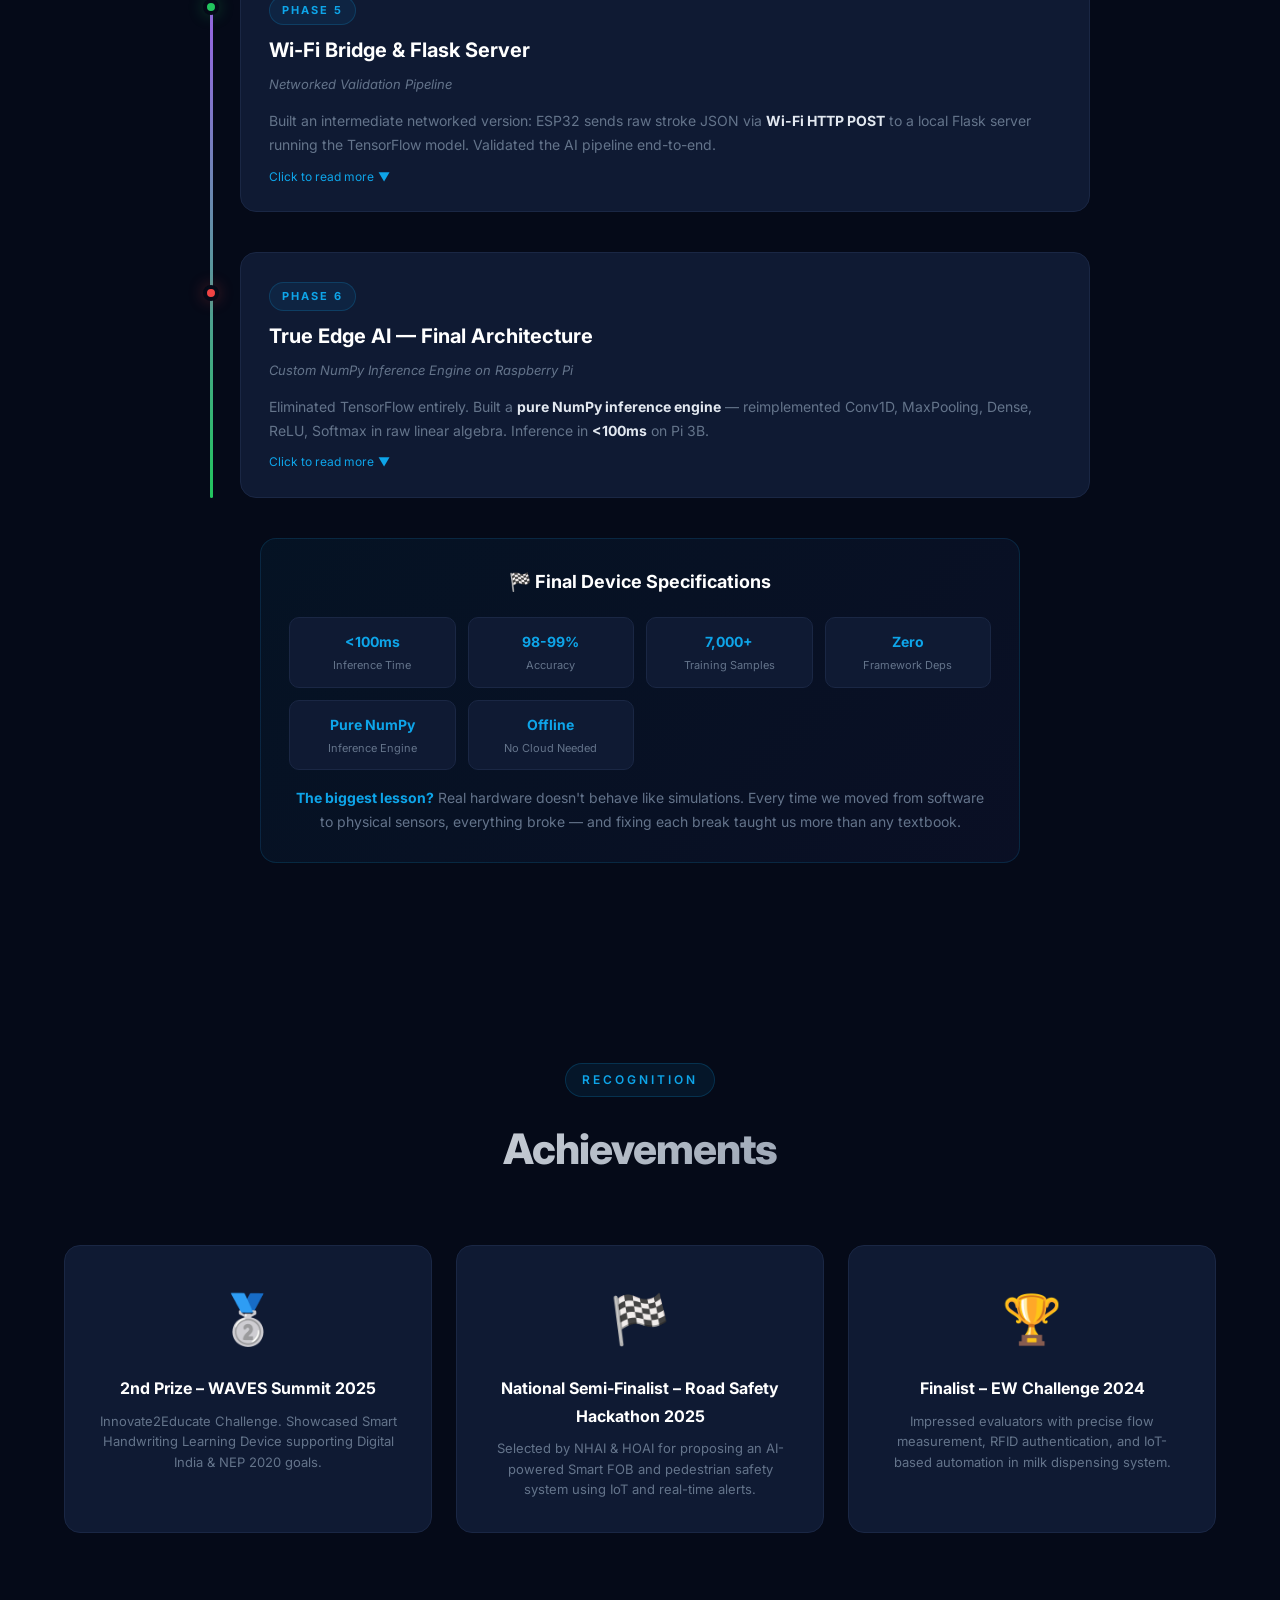
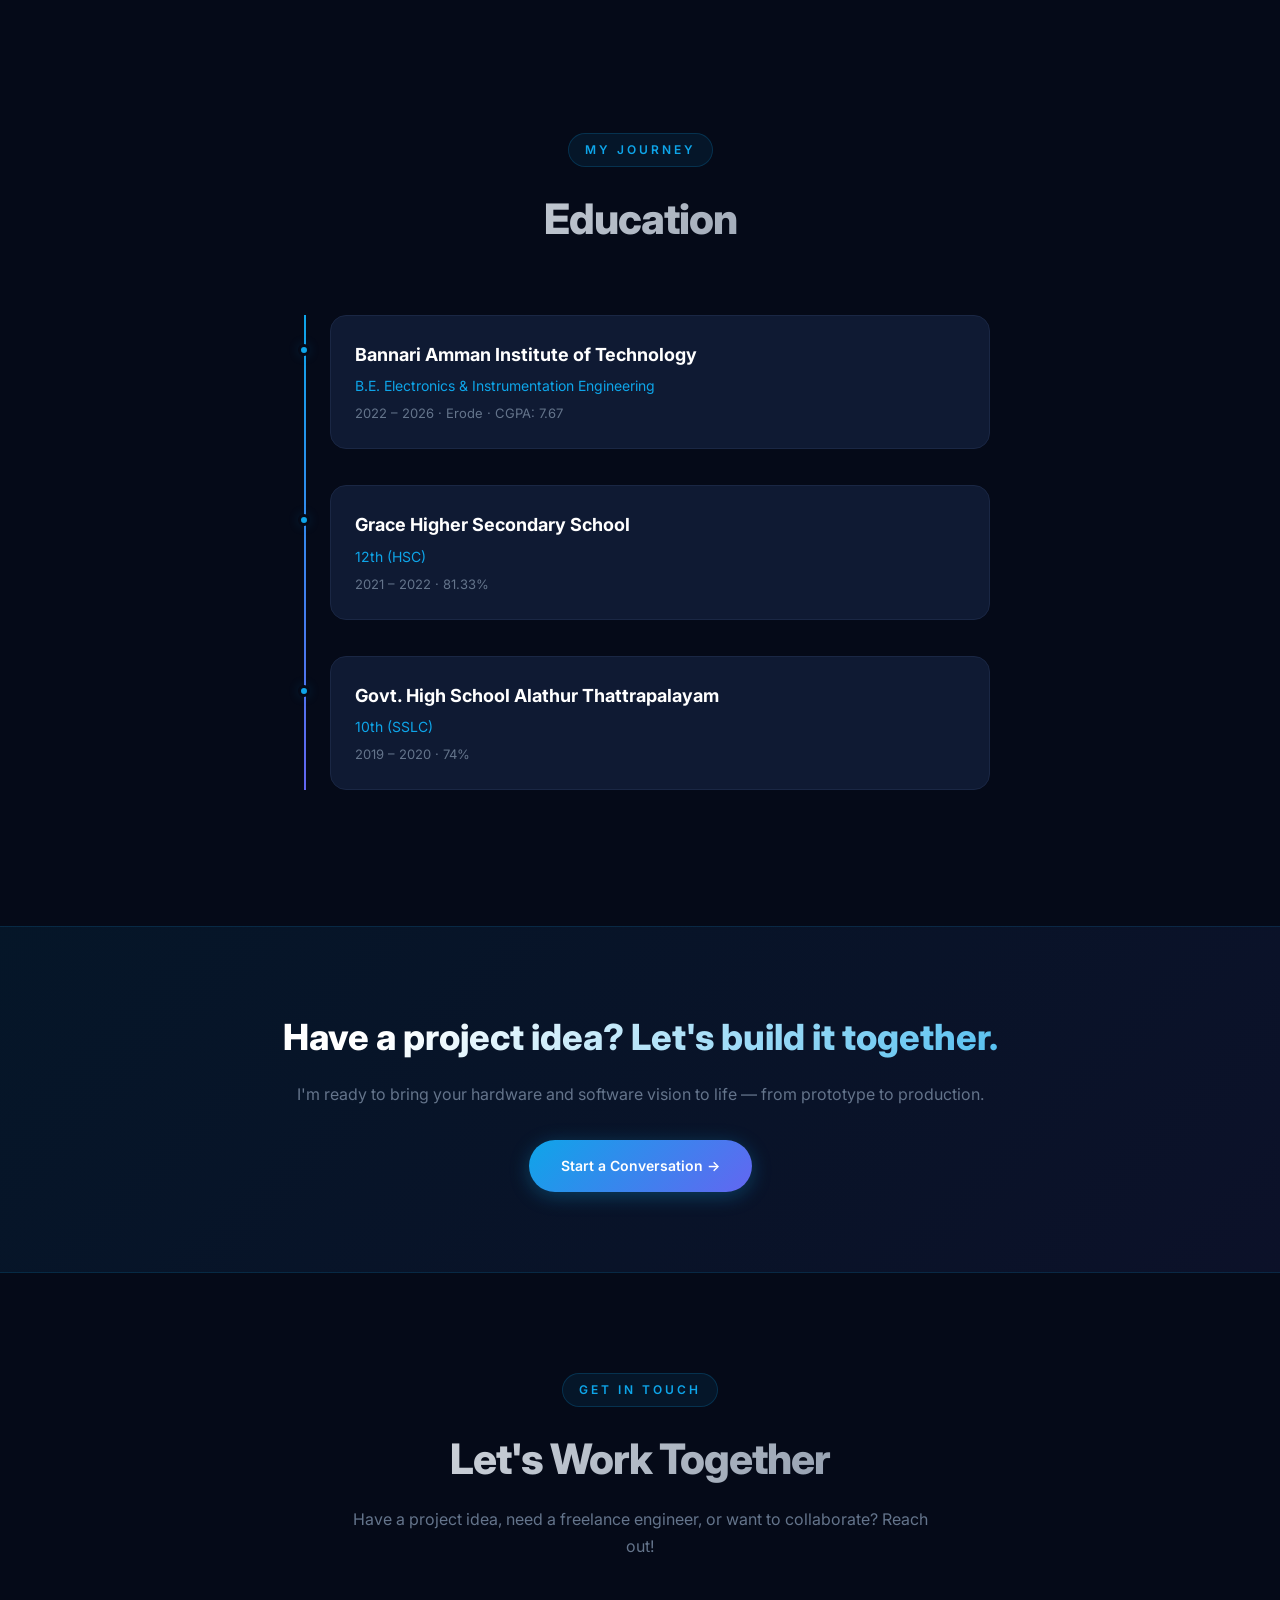
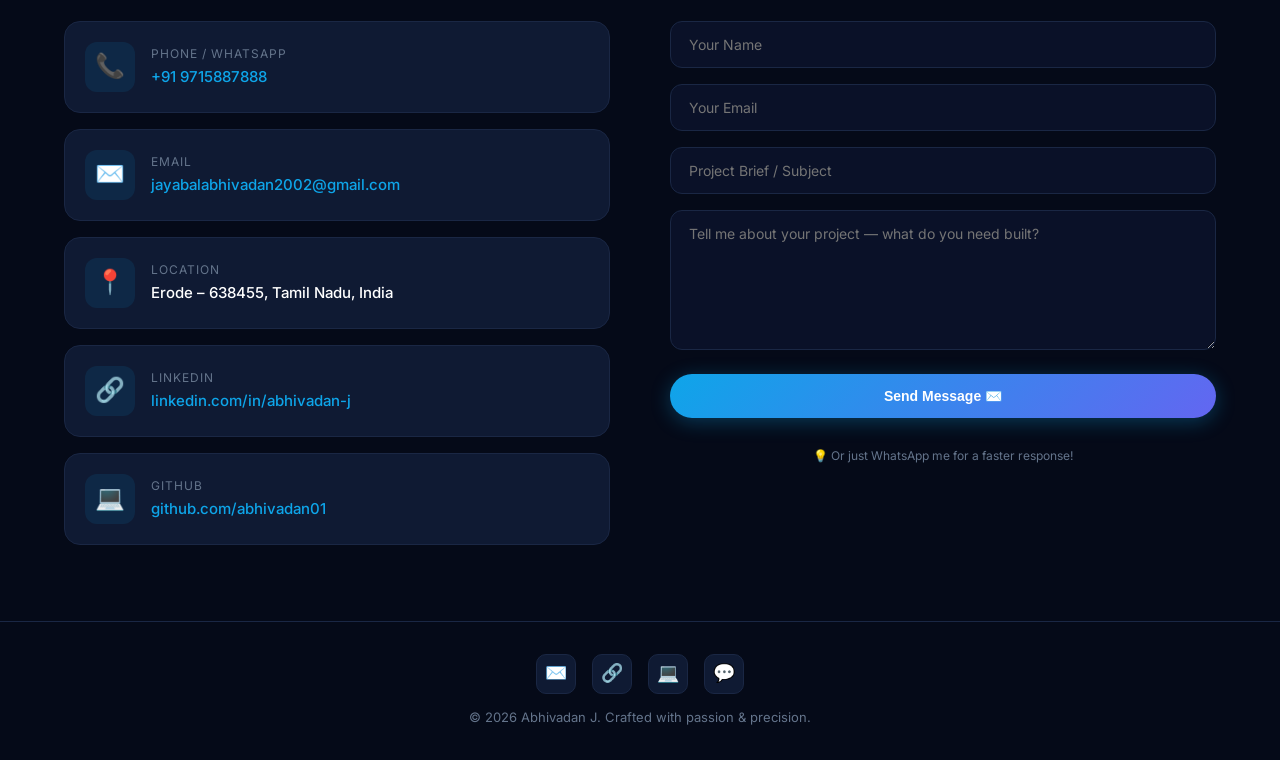
==== commit 81f8e212: "Add files via upload" ====
--- a/index.html
+++ b/index.html
@@ -3,18 +3,52 @@
 <head>
   <meta charset="UTF-8">
   <meta name="viewport" content="width=device-width, initial-scale=1.0">
-  <meta name="description" content="Portfolio of Abhivadan J – Electronics & Instrumentation Engineer specializing in Embedded Systems, Edge AI, IoT, and Industrial Automation.">
+  <meta name="description" content="Hire Abhivadan J – Freelance Embedded Systems, Edge AI, IoT & Industrial Automation Engineer. Custom firmware, hardware prototyping, and intelligent solutions.">
+  <meta name="keywords" content="Embedded Systems, Edge AI, IoT, Industrial Automation, Freelance Engineer, ESP32, Raspberry Pi, PLC, PCB Design, Hardware Prototyping">
+  <meta name="author" content="Abhivadan J">
+  <link rel="canonical" href="https://abhivadan01.github.io/">
   
   <!-- Open Graph / LinkedIn Preview Tags -->
   <meta property="og:type" content="website">
   <meta property="og:url" content="https://abhivadan01.github.io/">
-  <meta property="og:title" content="Abhivadan J | Full-Stack Hardware & AI Engineering Portfolio">
-  <meta property="og:description" content="Electronics & Instrumentation Engineer bridging hardware and software. Explore my work in Edge AI, IoT, and Embedded Systems.">
+  <meta property="og:title" content="Abhivadan J | Embedded Systems & Edge AI Engineer – Available for Freelance">
+  <meta property="og:description" content="Freelance Electronics & Instrumentation Engineer. Custom embedded systems, Edge AI deployment, IoT solutions, and industrial automation.">
   <meta property="og:image" content="https://abhivadan01.github.io/assets/linkedin_thumbnail.png">
   
-  <title>Abhivadan J | Embedded Systems & Edge AI Engineer</title>
+  <!-- Twitter Card -->
+  <meta name="twitter:card" content="summary_large_image">
+  <meta name="twitter:title" content="Abhivadan J | Embedded Systems & Edge AI Engineer">
+  <meta name="twitter:description" content="Freelance Embedded Systems, Edge AI & IoT Engineer. Let's build something amazing together.">
+  <meta name="twitter:image" content="https://abhivadan01.github.io/assets/linkedin_thumbnail.png">
+  
+  <title>Abhivadan J | Freelance Embedded Systems & Edge AI Engineer</title>
   <link rel="stylesheet" href="style.css">
   <link rel="icon" href="data:image/svg+xml,<svg xmlns='http://www.w3.org/2000/svg' viewBox='0 0 100 100'><text y='.9em' font-size='90'>⚡</text></svg>">
+  
+  <!-- Structured Data for SEO -->
+  <script type="application/ld+json">
+  {
+    "@context": "https://schema.org",
+    "@type": "Person",
+    "name": "Abhivadan J",
+    "url": "https://abhivadan01.github.io/",
+    "jobTitle": "Embedded Systems & Edge AI Engineer",
+    "description": "Freelance Electronics & Instrumentation Engineer specializing in Embedded Systems, Edge AI, IoT, and Industrial Automation.",
+    "email": "jayabalabhivadan2002@gmail.com",
+    "telephone": "+91-9715887888",
+    "address": {
+      "@type": "PostalAddress",
+      "addressLocality": "Erode",
+      "addressRegion": "Tamil Nadu",
+      "addressCountry": "IN"
+    },
+    "sameAs": [
+      "https://www.linkedin.com/in/abhivadan-j-3395ab285/",
+      "https://github.com/abhivadan01"
+    ],
+    "knowsAbout": ["Embedded Systems", "Edge AI", "IoT", "Industrial Automation", "ESP32", "Raspberry Pi", "PLC Programming"]
+  }
+  </script>
 </head>
 <body>
 
@@ -29,14 +63,14 @@
     <a href="#hero" class="nav-logo">AJ.</a>
     <ul class="nav-links" id="navLinks">
       <li><a href="#about" class="active">About</a></li>
+      <li><a href="#services">Services</a></li>
       <li><a href="#skills">Skills</a></li>
       <li><a href="#projects">Projects</a></li>
       <li><a href="#journey">Journey</a></li>
       <li><a href="#achievements">Achievements</a></li>
-      <li><a href="#education">Education</a></li>
       <li><a href="#contact">Contact</a></li>
     </ul>
-    <a href="#contact" class="nav-cta">Let's Talk</a>
+    <a href="#contact" class="nav-cta">Hire Me</a>
     <button class="hamburger" id="hamburger" aria-label="Menu">
       <span></span><span></span><span></span>
     </button>
@@ -46,6 +80,7 @@
   <section class="hero" id="hero">
     <div class="hero-content">
       <div class="hero-text">
+        <div class="freelance-badge fade-up"><span class="dot"></span> Available for Freelance</div>
         <div class="hero-greeting"><span class="line"></span>Hello, I'm</div>
         <h1 class="hero-name">Abhivadan J</h1>
         <p class="hero-role">I build <span class="typed" id="typedText"></span><span class="cursor" style="color:var(--accent);font-weight:100;">|</span></p>
@@ -53,13 +88,15 @@
           Electronics & Instrumentation Engineer with hands-on expertise in
           <strong style="color:var(--accent);">Embedded Systems</strong>,
           <strong style="color:var(--accent2);">Edge AI</strong>,
-          <strong style="color:var(--green);">IoT Hardware</strong>,
+          <strong style="color:var(--green);">IoT Solutions</strong>,
           <strong style="color:var(--accent3);">Industrial Automation</strong>, and
           <strong style="color:var(--accent);">Software Development</strong>.
+          I turn your ideas into working hardware products.
         </p>
         <div class="hero-btns">
           <a href="#projects" class="btn-primary">View My Work ↓</a>
-          <a href="#contact" class="btn-outline">Get In Touch</a>
+          <a href="#contact" class="btn-outline">Hire Me</a>
+          <a href="assets/Abhivadan_J_Resume.pdf" download class="btn-outline" style="border-color:var(--green);color:var(--green);">📄 Resume</a>
         </div>
       </div>
       <div class="hero-image">
@@ -122,6 +159,85 @@
     </div>
   </section>
 
+  <!-- ═══════ SERVICES ═══════ -->
+  <section id="services">
+    <div class="container">
+      <div class="section-header fade-up">
+        <span class="section-tag">What I Offer</span>
+        <h2 class="section-title">Services</h2>
+        <p class="section-subtitle">End-to-end engineering solutions — from concept to working product.</p>
+      </div>
+      <div class="services-grid">
+        <div class="service-card fade-up">
+          <div class="service-icon">🔌</div>
+          <h3 class="service-title">Embedded Systems Development</h3>
+          <p class="service-desc">Custom firmware, microcontroller programming, sensor integration, and real-time control systems for your product ideas.</p>
+          <div class="service-tags">
+            <span class="service-tag">ESP32</span>
+            <span class="service-tag">Arduino</span>
+            <span class="service-tag">Raspberry Pi</span>
+            <span class="service-tag">C/C++</span>
+          </div>
+        </div>
+        <div class="service-card fade-up">
+          <div class="service-icon">🧠</div>
+          <h3 class="service-title">Edge AI & ML Deployment</h3>
+          <p class="service-desc">Train, optimize, and deploy machine learning models directly on edge devices for real-time intelligent decision-making.</p>
+          <div class="service-tags">
+            <span class="service-tag">1D CNN</span>
+            <span class="service-tag">TensorFlow</span>
+            <span class="service-tag">On-device AI</span>
+            <span class="service-tag">Python</span>
+          </div>
+        </div>
+        <div class="service-card fade-up">
+          <div class="service-icon">🌐</div>
+          <h3 class="service-title">IoT Solutions</h3>
+          <p class="service-desc">Cloud-connected devices, real-time dashboards, automated monitoring systems with sensor networks and data logging.</p>
+          <div class="service-tags">
+            <span class="service-tag">Wi-Fi</span>
+            <span class="service-tag">MQTT</span>
+            <span class="service-tag">Cloud</span>
+            <span class="service-tag">Sensors</span>
+          </div>
+        </div>
+        <div class="service-card fade-up">
+          <div class="service-icon">⚙️</div>
+          <h3 class="service-title">Industrial Automation</h3>
+          <p class="service-desc">PLC programming, ladder logic, HMI design, and process control systems for manufacturing and industrial applications.</p>
+          <div class="service-tags">
+            <span class="service-tag">PLC</span>
+            <span class="service-tag">Siemens TIA</span>
+            <span class="service-tag">HMI</span>
+            <span class="service-tag">SCADA</span>
+          </div>
+        </div>
+        <div class="service-card fade-up">
+          <div class="service-icon">💻</div>
+          <h3 class="service-title">Web Development</h3>
+          <p class="service-desc">Responsive portfolio sites, admin dashboards, interactive web apps, and IoT control panels with clean modern UI.</p>
+          <div class="service-tags">
+            <span class="service-tag">HTML/CSS</span>
+            <span class="service-tag">JavaScript</span>
+            <span class="service-tag">Responsive</span>
+            <span class="service-tag">UI/UX</span>
+          </div>
+        </div>
+        <div class="service-card fade-up">
+          <div class="service-icon">🛠️</div>
+          <h3 class="service-title">Hardware Prototyping</h3>
+          <p class="service-desc">From PCB design to 3D-modeled enclosures — complete proof-of-concept builds for your product, from schematic to physical device.</p>
+          <div class="service-tags">
+            <span class="service-tag">KiCad</span>
+            <span class="service-tag">Fusion 360</span>
+            <span class="service-tag">Proteus</span>
+            <span class="service-tag">PCB</span>
+          </div>
+        </div>
+      </div>
+    </div>
+  </section>
+
   <!-- ═══════ SKILLS ═══════ -->
   <section id="skills">
     <div class="container">
@@ -347,6 +463,44 @@
       <div class="modal-body" id="modalBody"></div>
     </div>
   </div>
+
+  <!-- ═══════ WHY WORK WITH ME ═══════ -->
+  <section id="why-me">
+    <div class="container">
+      <div class="section-header fade-up">
+        <span class="section-tag">Why Choose Me</span>
+        <h2 class="section-title">Why Work With Me</h2>
+        <p class="section-subtitle">What clients get when they partner with me.</p>
+      </div>
+      <div class="why-grid">
+        <div class="why-card fade-up">
+          <div class="why-icon">⚡</div>
+          <h4 class="why-title">Fast Turnaround</h4>
+          <p class="why-desc">Quick delivery without compromising on quality. I respect deadlines.</p>
+        </div>
+        <div class="why-card fade-up">
+          <div class="why-icon">💬</div>
+          <h4 class="why-title">Clear Communication</h4>
+          <p class="why-desc">Regular updates, transparent progress reports, and responsive support.</p>
+        </div>
+        <div class="why-card fade-up">
+          <div class="why-icon">🔒</div>
+          <h4 class="why-title">Confidential & Reliable</h4>
+          <p class="why-desc">Your IP is safe. NDA-ready, professional, and trustworthy.</p>
+        </div>
+        <div class="why-card fade-up">
+          <div class="why-icon">🎯</div>
+          <h4 class="why-title">Award-Winning Work</h4>
+          <p class="why-desc">Multiple national-level competition wins prove the quality of my engineering.</p>
+        </div>
+        <div class="why-card fade-up">
+          <div class="why-icon">🔧</div>
+          <h4 class="why-title">End-to-End Delivery</h4>
+          <p class="why-desc">From concept → circuit design → firmware → deployment. One person, complete solution.</p>
+        </div>
+      </div>
+    </div>
+  </section>
 
   <!-- ═══════ JOURNEY ═══════ -->
   <section id="journey">
@@ -526,19 +680,26 @@
     </div>
   </section>
 
+  <!-- ═══════ CTA BANNER ═══════ -->
+  <div class="cta-banner fade-up">
+    <h2>Have a project idea? Let's build it together.</h2>
+    <p>I'm ready to bring your hardware and software vision to life — from prototype to production.</p>
+    <a href="#contact" class="btn-primary">Start a Conversation →</a>
+  </div>
+
   <!-- ═══════ CONTACT ═══════ -->
   <section id="contact">
     <div class="container">
       <div class="section-header fade-up">
         <span class="section-tag">Get In Touch</span>
-        <h2 class="section-title">Contact Me</h2>
-        <p class="section-subtitle">Have a project idea or want to collaborate? Let's connect!</p>
+        <h2 class="section-title">Let's Work Together</h2>
+        <p class="section-subtitle">Have a project idea, need a freelance engineer, or want to collaborate? Reach out!</p>
       </div>
       <div class="contact-content">
         <div class="fade-up">
           <div class="contact-info-card">
             <div class="contact-icon">📞</div>
-            <div><div class="contact-label">Phone</div><div class="contact-value">+91 9715887888</div></div>
+            <div><div class="contact-label">Phone / WhatsApp</div><div class="contact-value"><a href="https://wa.me/919715887888?text=Hi%20Abhivadan!%20I%20found%20your%20portfolio%20and%20would%20like%20to%20discuss%20a%20project." target="_blank">+91 9715887888</a></div></div>
           </div>
           <div class="contact-info-card">
             <div class="contact-icon">✉️</div>
@@ -552,13 +713,18 @@
             <div class="contact-icon">🔗</div>
             <div><div class="contact-label">LinkedIn</div><div class="contact-value"><a href="https://www.linkedin.com/in/abhivadan-j-3395ab285/" target="_blank">linkedin.com/in/abhivadan-j</a></div></div>
           </div>
-        </div>
-        <form class="contact-form fade-up" onsubmit="handleSubmit(event)">
-          <div class="form-group"><input type="text" placeholder="Your Name" required id="formName"></div>
-          <div class="form-group"><input type="email" placeholder="Your Email" required id="formEmail"></div>
-          <div class="form-group"><input type="text" placeholder="Subject" id="formSubject"></div>
-          <div class="form-group"><textarea placeholder="Your Message" required id="formMessage"></textarea></div>
+          <div class="contact-info-card">
+            <div class="contact-icon">💻</div>
+            <div><div class="contact-label">GitHub</div><div class="contact-value"><a href="https://github.com/abhivadan01" target="_blank">github.com/abhivadan01</a></div></div>
+          </div>
+        </div>
+        <form class="contact-form fade-up" action="https://formspree.io/f/mkjggakj" method="POST" id="contactForm">
+          <div class="form-group"><input type="text" name="name" placeholder="Your Name" required id="formName"></div>
+          <div class="form-group"><input type="email" name="email" placeholder="Your Email" required id="formEmail"></div>
+          <div class="form-group"><input type="text" name="subject" placeholder="Project Brief / Subject" id="formSubject"></div>
+          <div class="form-group"><textarea name="message" placeholder="Tell me about your project — what do you need built?" required id="formMessage"></textarea></div>
           <button type="submit" class="btn-primary" style="width:100%;justify-content:center;">Send Message ✉️</button>
+          <p style="font-size:12px; color:var(--muted); text-align:center; margin-top:12px;">💡 Or just WhatsApp me for a faster response!</p>
         </form>
       </div>
     </div>
@@ -570,10 +736,18 @@
       <div class="footer-socials">
         <a href="mailto:jayabalabhivadan2002@gmail.com" title="Email">✉️</a>
         <a href="https://www.linkedin.com/in/abhivadan-j-3395ab285/" target="_blank" title="LinkedIn">🔗</a>
-      </div>
-      <p>© 2025 Abhivadan J. Crafted with passion & precision.</p>
+        <a href="https://github.com/abhivadan01" target="_blank" title="GitHub">💻</a>
+        <a href="https://wa.me/919715887888" target="_blank" title="WhatsApp">💬</a>
+      </div>
+      <p>© 2026 Abhivadan J. Crafted with passion & precision.</p>
     </div>
   </footer>
+
+  <!-- ═══════ WHATSAPP FLOATING BUTTON ═══════ -->
+  <a href="https://wa.me/919715887888?text=Hi%20Abhivadan!%20I%20saw%20your%20portfolio%20and%20I%27d%20like%20to%20discuss%20a%20project." 
+     class="whatsapp-float" target="_blank" title="Chat on WhatsApp" aria-label="Chat on WhatsApp">
+    💬
+  </a>
 
   <script src="script.js"></script>
 </body>
--- a/style.css
+++ b/style.css
@@ -447,6 +447,85 @@
 .fade-up { opacity: 0; transform: translateY(30px); transition: opacity 0.6s ease, transform 0.6s ease; }
 .fade-up.visible { opacity: 1; transform: translateY(0); }
 
+/* ── FREELANCE BADGE ── */
+.freelance-badge {
+  display: inline-flex; align-items: center; gap: 8px;
+  padding: 8px 20px; border-radius: 50px; font-size: 13px; font-weight: 600;
+  background: rgba(34,197,94,0.08); border: 1px solid rgba(34,197,94,0.25);
+  color: #86efac; margin-bottom: 20px; animation: badgePulse 2s ease-in-out infinite;
+}
+.freelance-badge .dot {
+  width: 8px; height: 8px; border-radius: 50%; background: #22c55e;
+  box-shadow: 0 0 8px rgba(34,197,94,0.6); animation: dotPulse 1.5s ease-in-out infinite;
+}
+@keyframes dotPulse { 0%,100% { opacity: 1; transform: scale(1); } 50% { opacity: 0.5; transform: scale(1.3); } }
+@keyframes badgePulse { 0%,100% { box-shadow: 0 0 0 0 rgba(34,197,94,0); } 50% { box-shadow: 0 0 20px rgba(34,197,94,0.1); } }
+
+/* ── SERVICES ── */
+#services { padding: 100px 0; }
+.services-grid { display: grid; grid-template-columns: repeat(3,1fr); gap: 24px; }
+.service-card {
+  padding: 32px; border-radius: var(--radius); background: var(--card);
+  border: 1px solid var(--border); transition: var(--transition);
+  position: relative; overflow: hidden; text-align: center;
+}
+.service-card::before {
+  content: ''; position: absolute; top: 0; left: 0; right: 0; height: 3px;
+  background: linear-gradient(90deg, var(--accent), var(--accent2)); opacity: 0; transition: var(--transition);
+}
+.service-card:hover {
+  border-color: var(--accent); transform: translateY(-8px);
+  box-shadow: 0 20px 40px rgba(14,165,233,0.1);
+}
+.service-card:hover::before { opacity: 1; }
+.service-icon { font-size: 42px; margin-bottom: 16px; }
+.service-title { font-size: 18px; font-weight: 700; color: var(--white); margin-bottom: 10px; }
+.service-desc { font-size: 14px; color: var(--muted); line-height: 1.7; }
+.service-tags { display: flex; flex-wrap: wrap; gap: 6px; margin-top: 16px; justify-content: center; }
+.service-tag {
+  font-size: 11px; font-family: 'Fira Code', monospace; padding: 4px 10px;
+  border-radius: 6px; background: rgba(14,165,233,0.06); border: 1px solid rgba(14,165,233,0.15);
+  color: #7dd3fc;
+}
+
+/* ── WHY WORK WITH ME ── */
+#why-me { padding: 100px 0; }
+.why-grid { display: grid; grid-template-columns: repeat(5,1fr); gap: 20px; }
+.why-card {
+  padding: 28px 20px; border-radius: var(--radius); background: var(--card);
+  border: 1px solid var(--border); text-align: center; transition: var(--transition);
+}
+.why-card:hover { border-color: var(--accent); transform: translateY(-6px); box-shadow: 0 16px 40px rgba(14,165,233,0.08); }
+.why-icon { font-size: 36px; margin-bottom: 12px; }
+.why-title { font-size: 14px; font-weight: 700; color: var(--white); margin-bottom: 6px; }
+.why-desc { font-size: 12px; color: var(--muted); line-height: 1.6; }
+
+/* ── CTA BANNER ── */
+.cta-banner {
+  padding: 80px 24px; text-align: center;
+  background: linear-gradient(135deg, rgba(14,165,233,0.08), rgba(99,102,241,0.08));
+  border-top: 1px solid rgba(14,165,233,0.15); border-bottom: 1px solid rgba(14,165,233,0.15);
+  position: relative; z-index: 1;
+}
+.cta-banner h2 {
+  font-size: 36px; font-weight: 800; margin-bottom: 12px;
+  background: linear-gradient(135deg, var(--white) 30%, var(--accent) 100%);
+  -webkit-background-clip: text; -webkit-text-fill-color: transparent;
+}
+.cta-banner p { font-size: 16px; color: var(--muted); margin-bottom: 32px; }
+
+/* ── WHATSAPP FLOAT ── */
+.whatsapp-float {
+  position: fixed; bottom: 30px; right: 30px; z-index: 999;
+  width: 60px; height: 60px; border-radius: 50%;
+  background: #25D366; display: flex; align-items: center; justify-content: center;
+  box-shadow: 0 6px 24px rgba(37,211,102,0.4); transition: var(--transition);
+  text-decoration: none; font-size: 28px;
+  animation: whatsappBounce 2s ease-in-out infinite;
+}
+.whatsapp-float:hover { transform: scale(1.1); box-shadow: 0 8px 32px rgba(37,211,102,0.6); }
+@keyframes whatsappBounce { 0%,100% { transform: translateY(0); } 50% { transform: translateY(-6px); } }
+
 /* ── RESPONSIVE ── */
 @media (max-width: 1024px) {
   .hero-content { flex-direction: column-reverse; text-align: center; gap: 40px; }
@@ -461,6 +540,8 @@
   .projects-grid { grid-template-columns: 1fr; }
   .achievements-grid { grid-template-columns: 1fr; }
   .contact-content { grid-template-columns: 1fr; }
+  .services-grid { grid-template-columns: repeat(2,1fr); }
+  .why-grid { grid-template-columns: repeat(3,1fr); }
 }
 
 @media (max-width: 768px) {
@@ -476,4 +557,8 @@
   .modal { margin: 16px; }
   .modal-media { height: 220px; }
   .navbar { padding: 0 20px; }
-}
+  .services-grid { grid-template-columns: 1fr; }
+  .why-grid { grid-template-columns: repeat(2,1fr); }
+  .cta-banner h2 { font-size: 28px; }
+  .whatsapp-float { width: 50px; height: 50px; font-size: 24px; bottom: 20px; right: 20px; }
+}
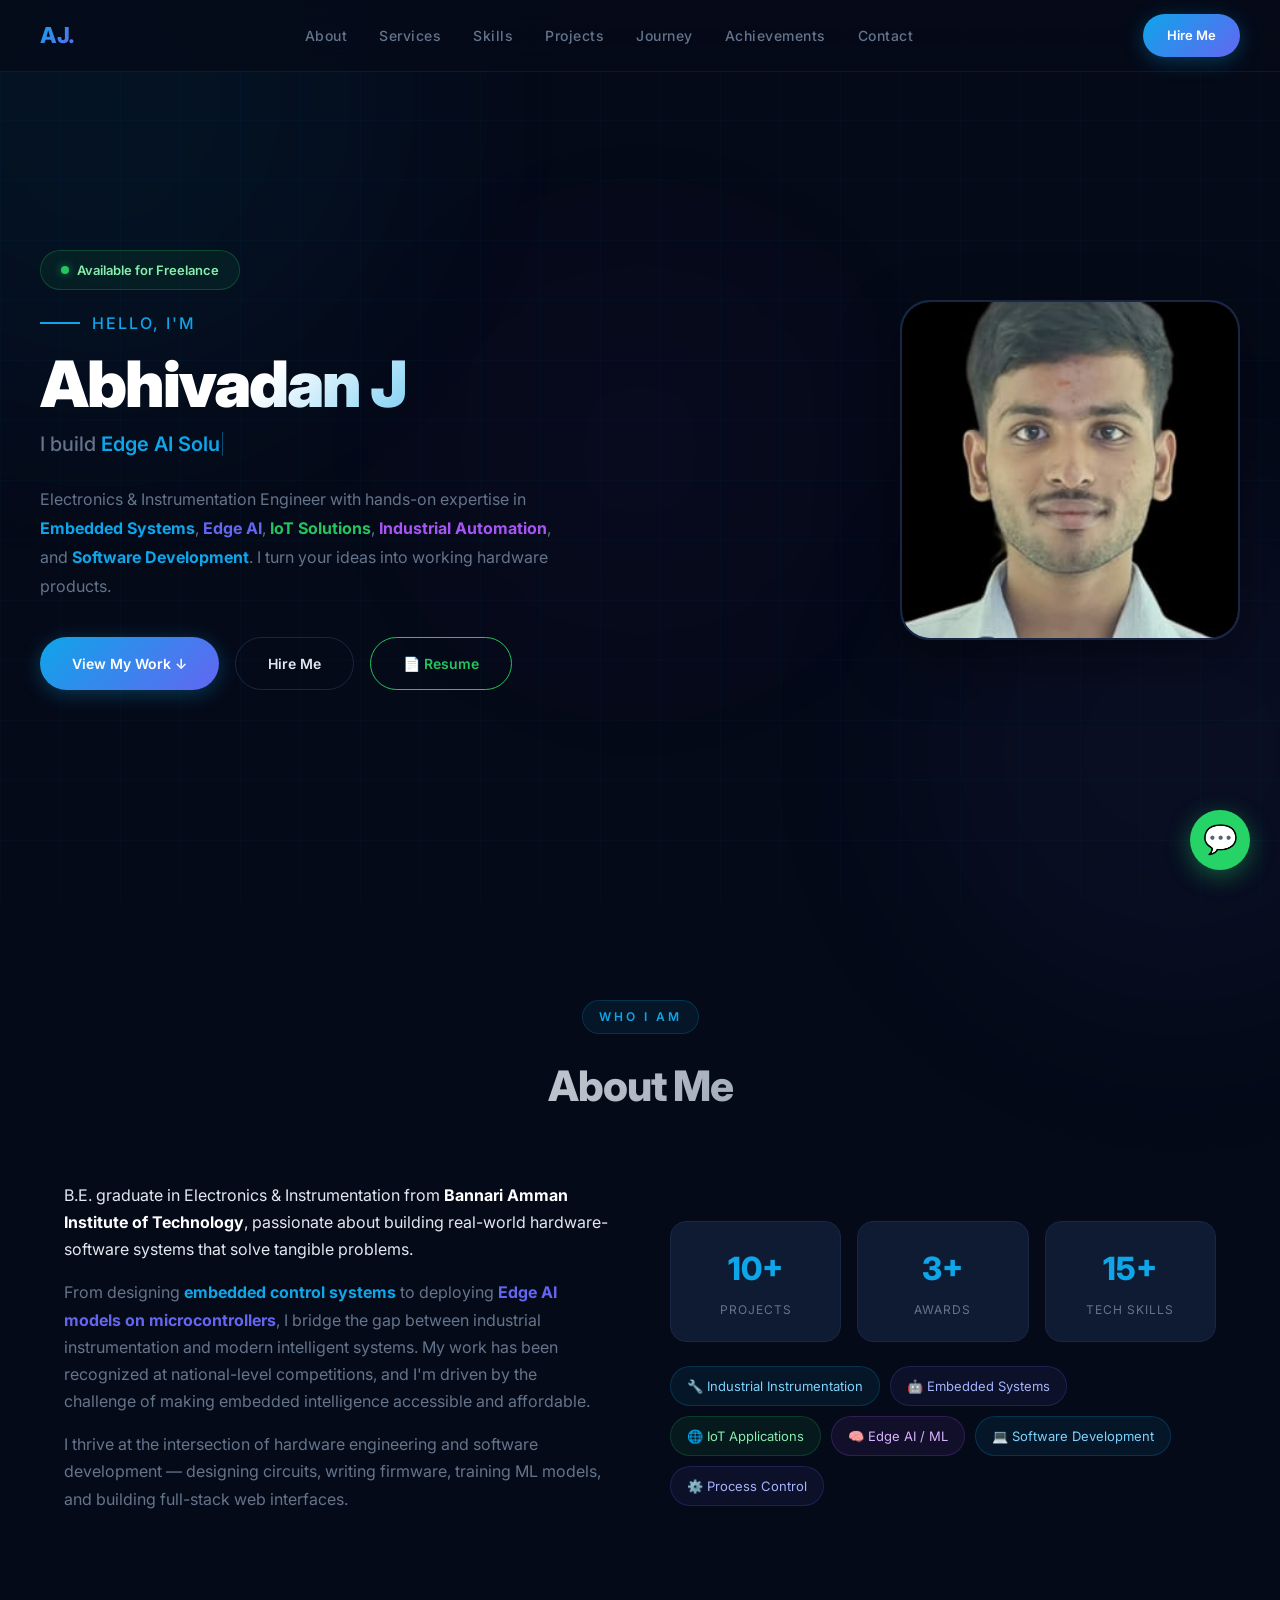
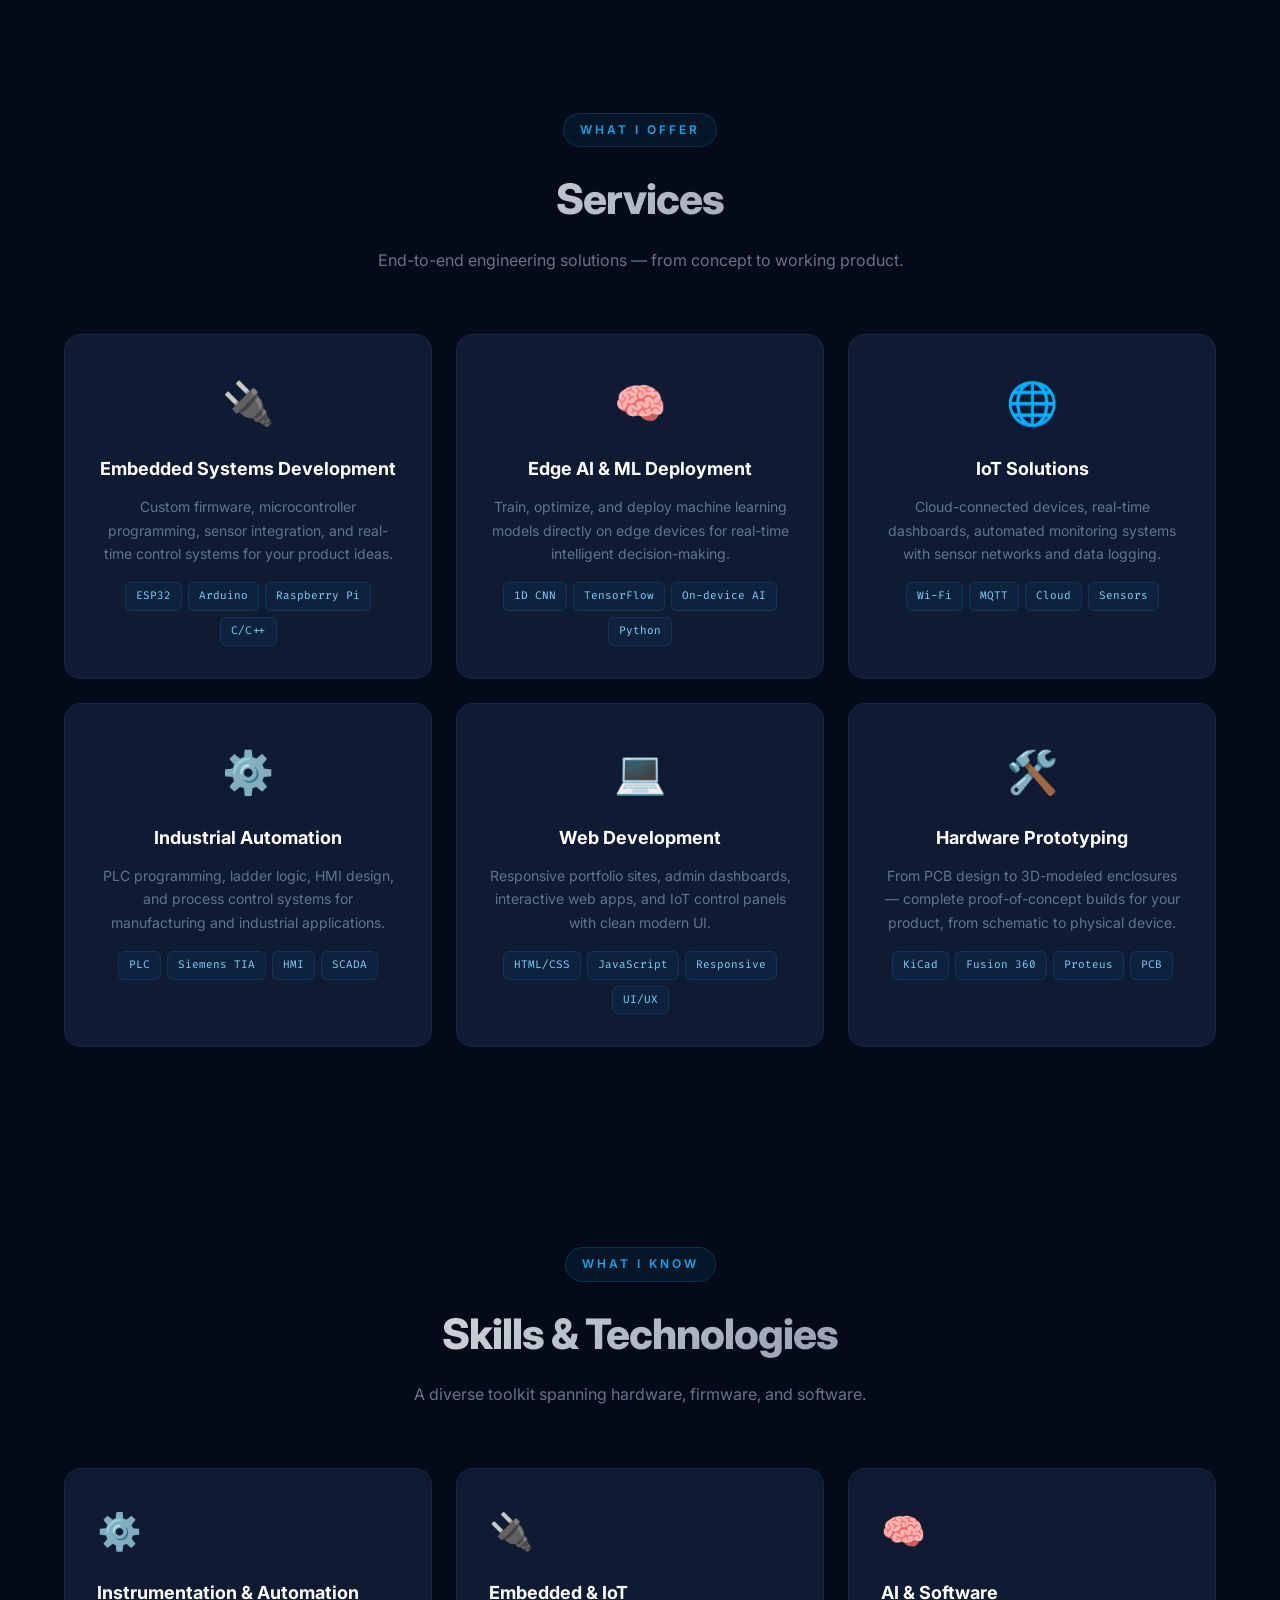
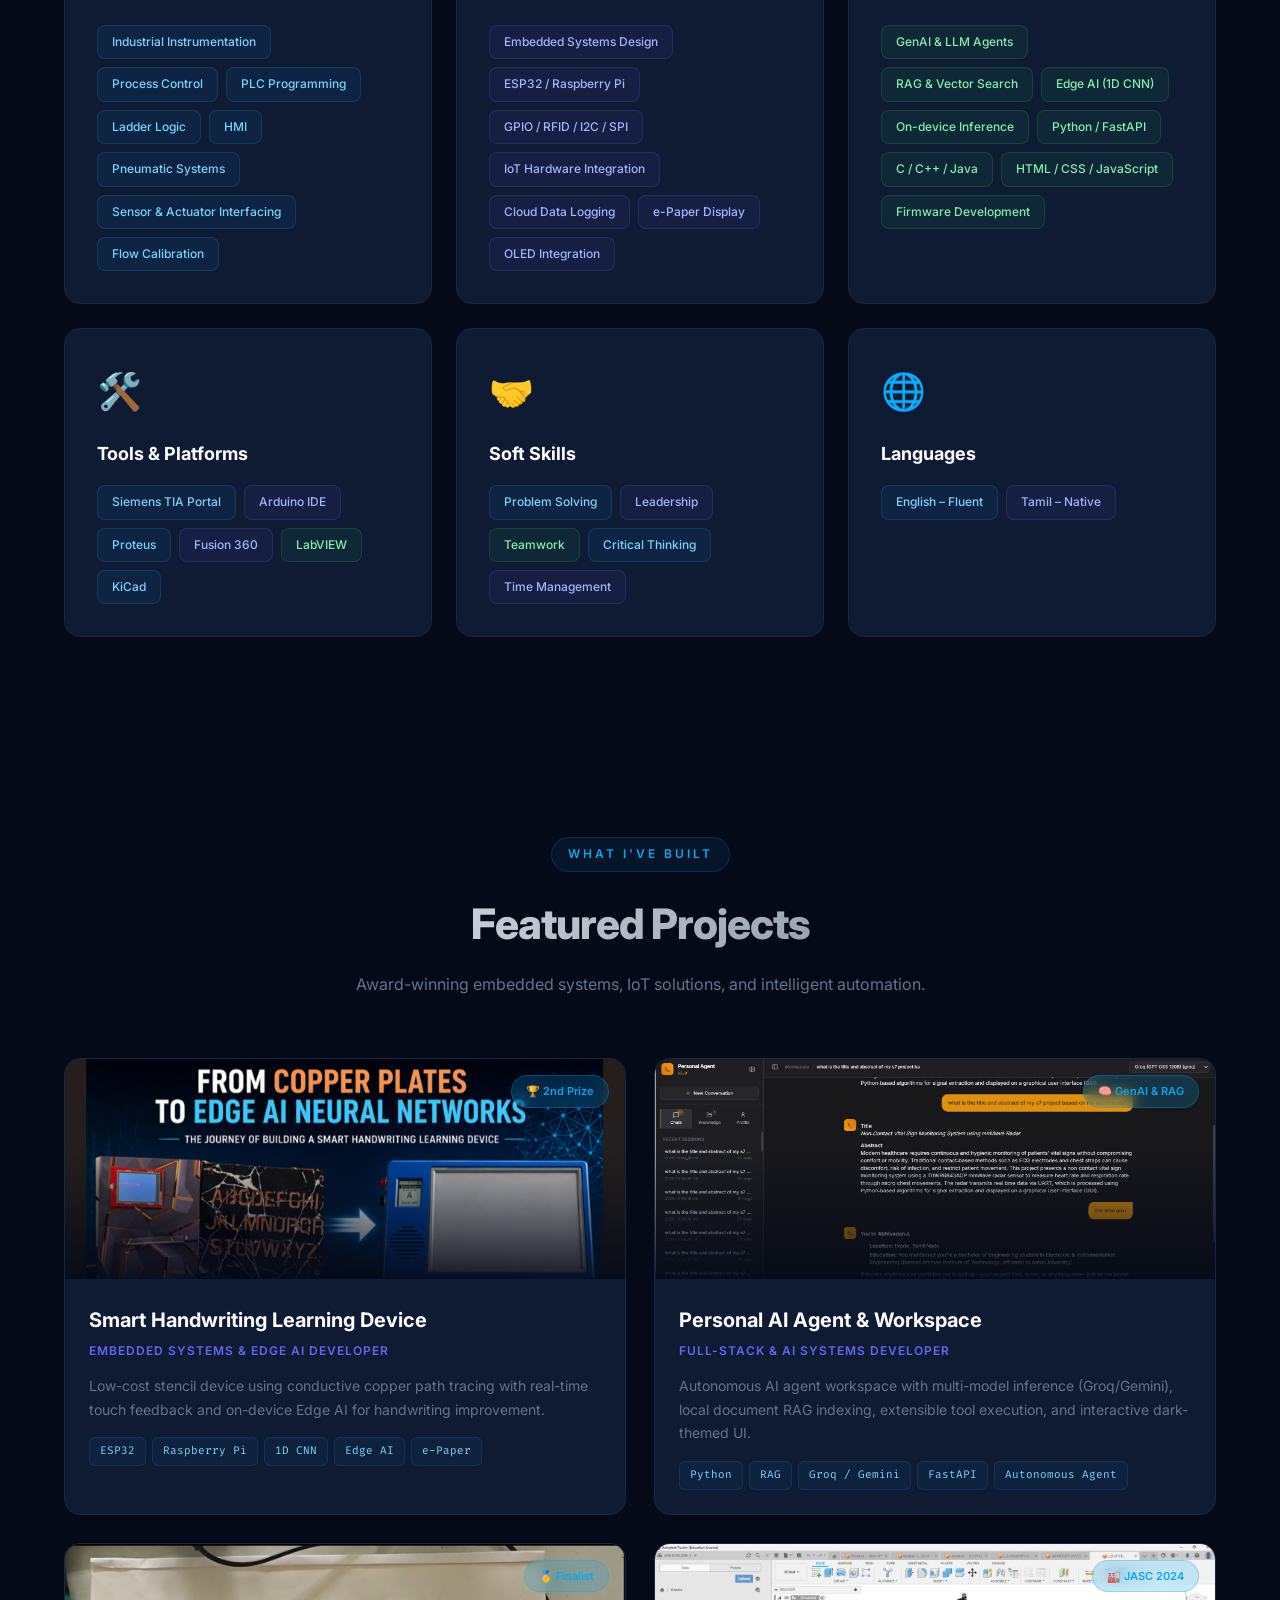
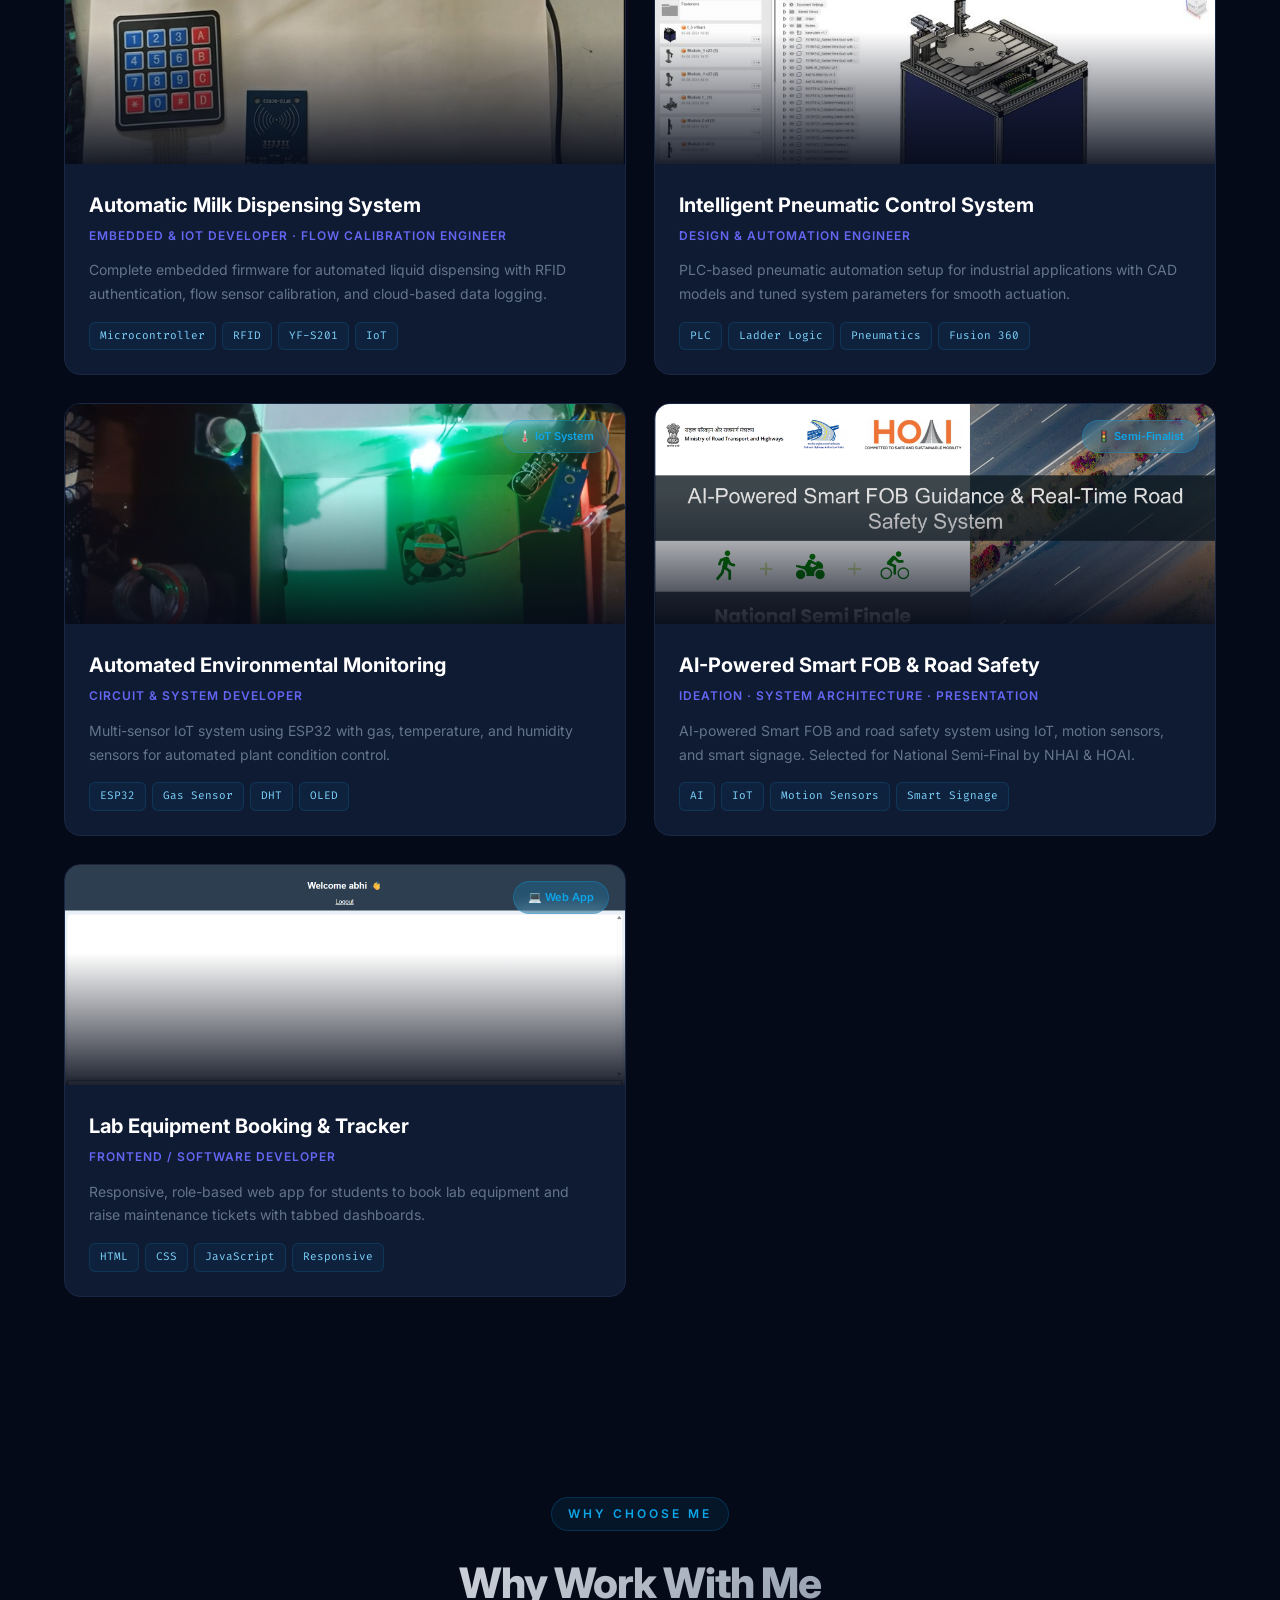
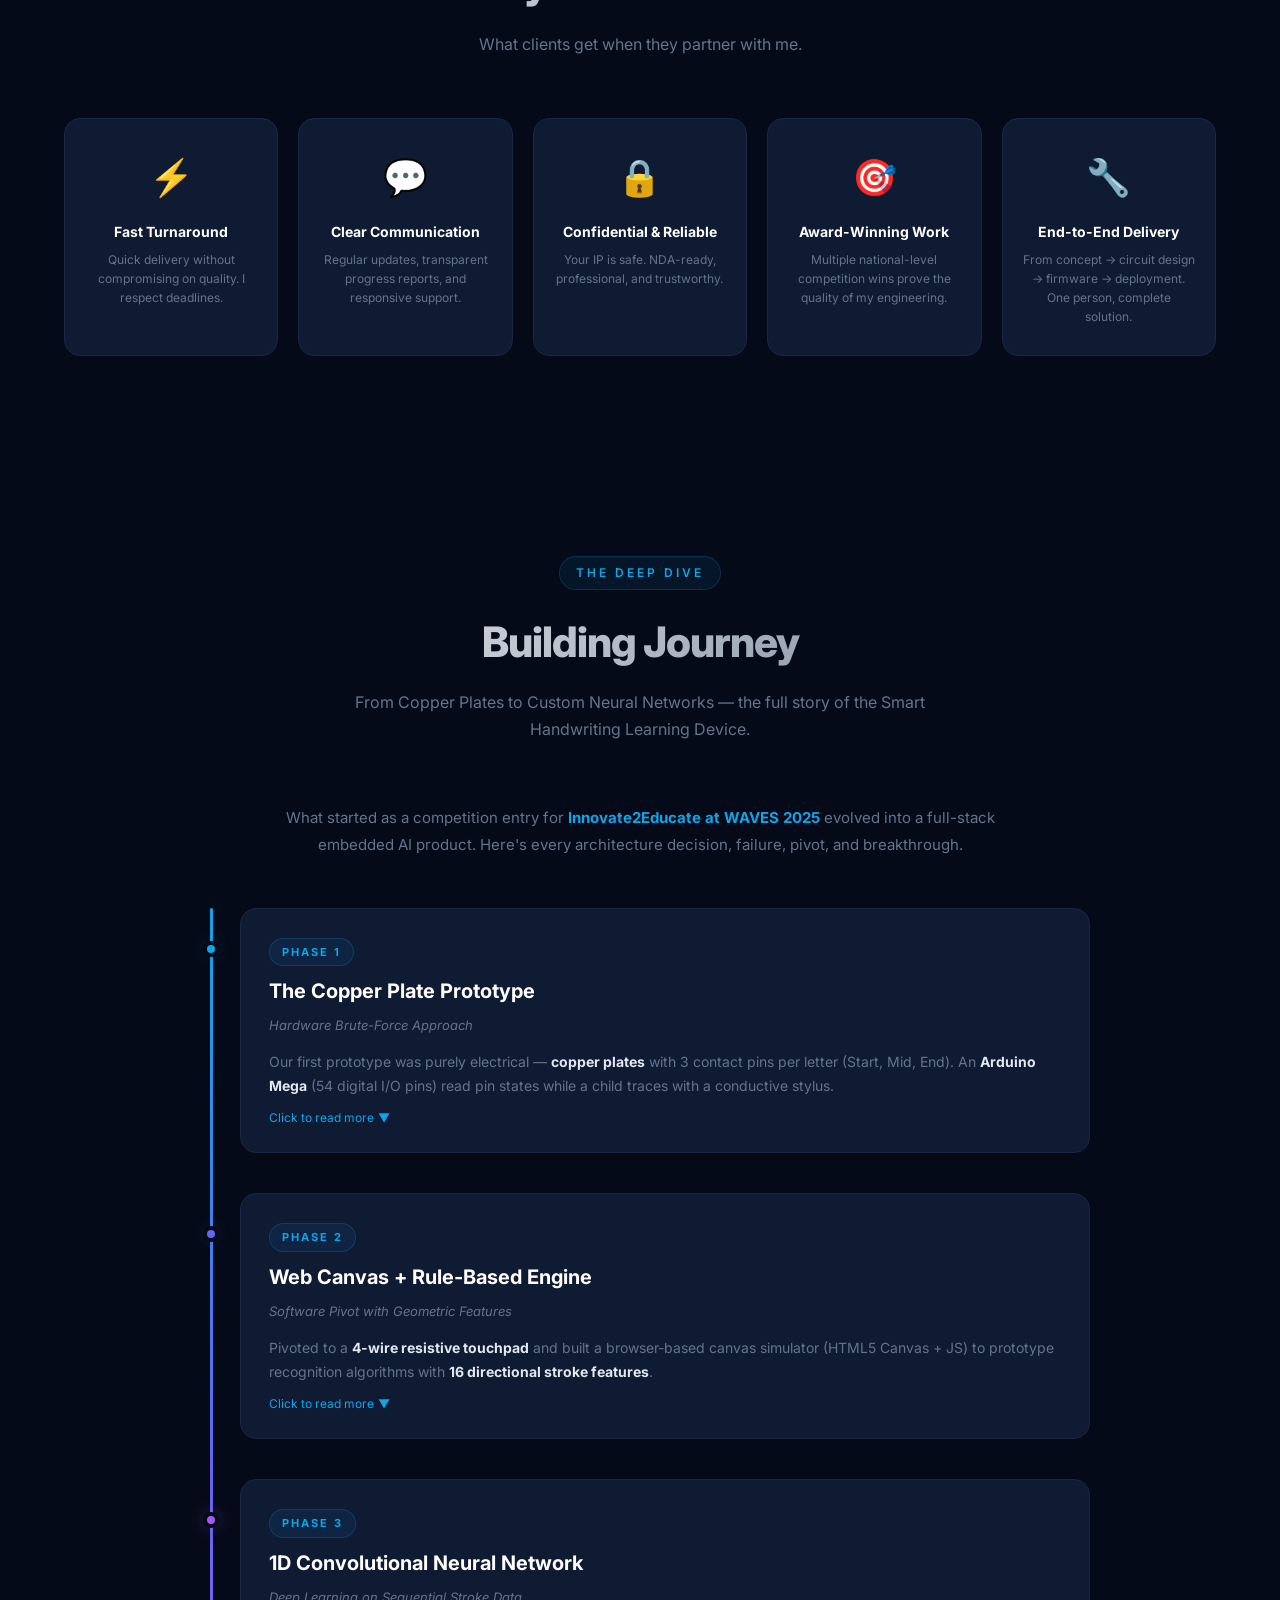
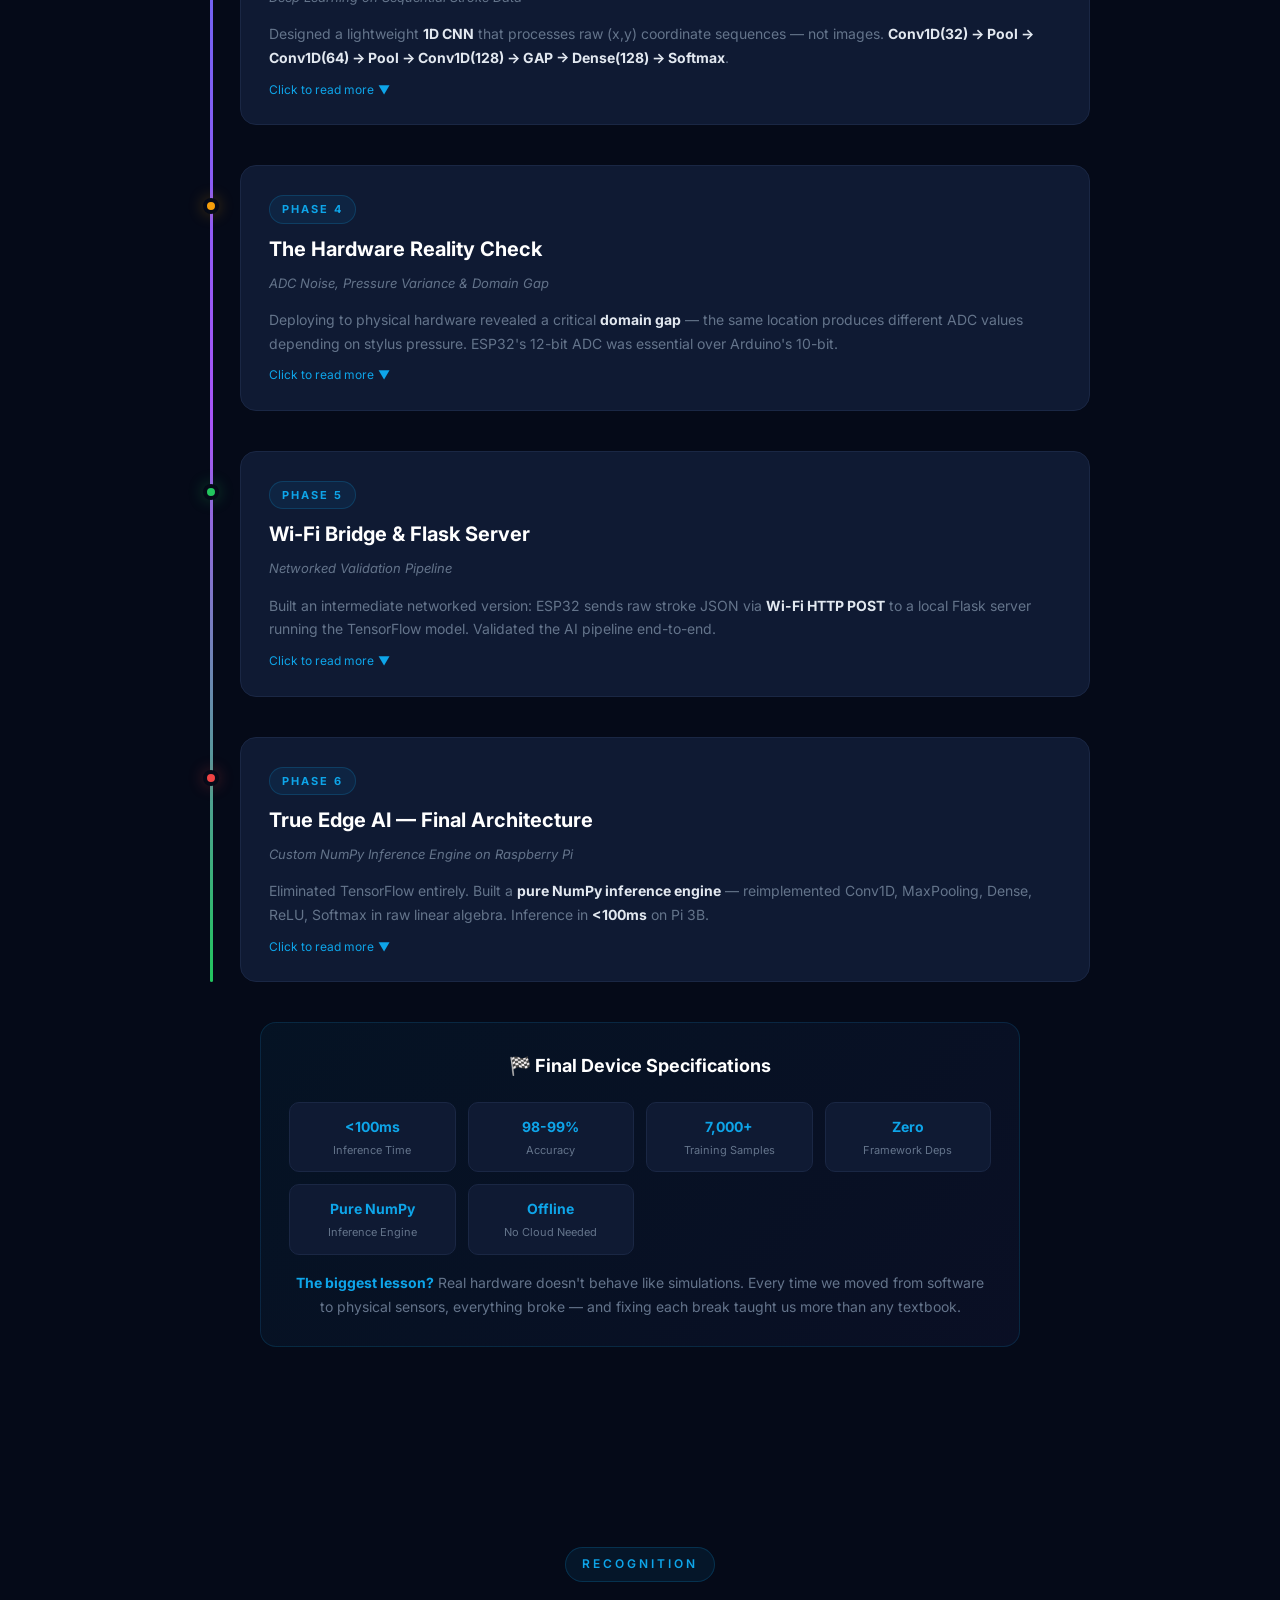
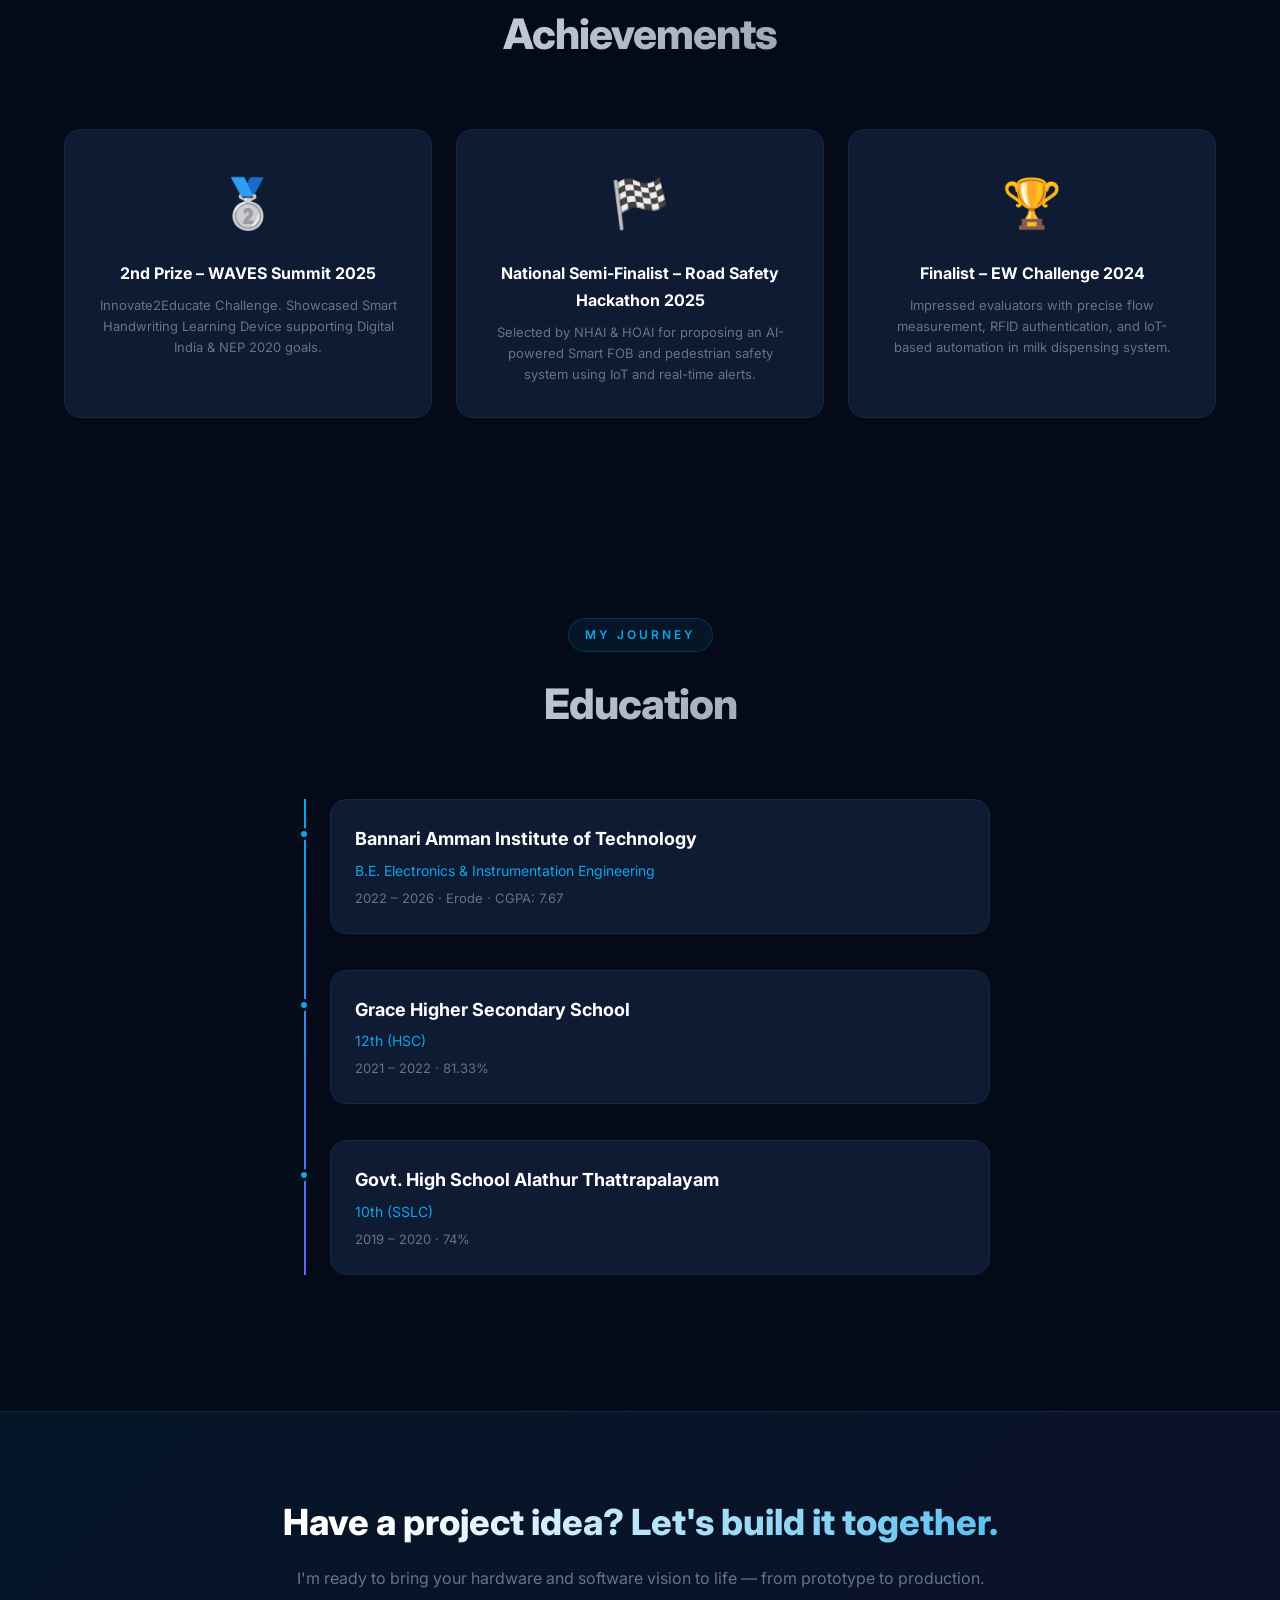
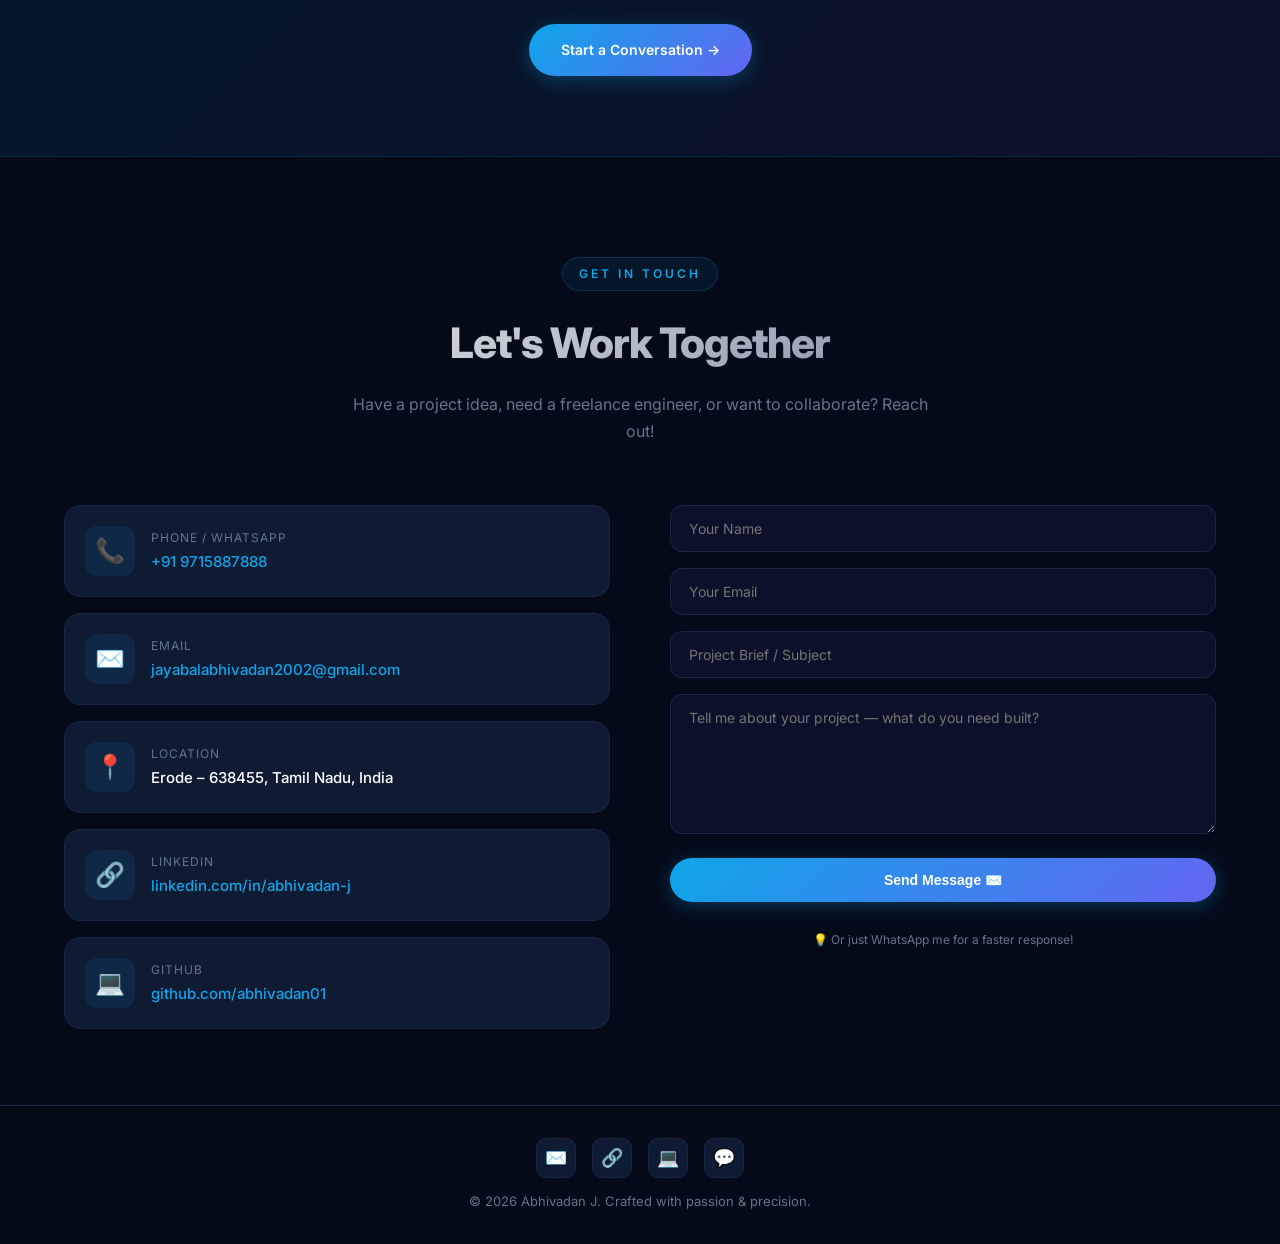
==== commit 85d694ca: "Add Personal AI Agent & Autonomous Workspace project to portfolio" ====
--- a/index.html
+++ b/index.html
@@ -278,9 +278,12 @@
           <div class="skill-cat-icon">🧠</div>
           <h3 class="skill-cat-title">AI & Software</h3>
           <div class="skill-tags">
+            <span class="skill-tag green">GenAI & LLM Agents</span>
+            <span class="skill-tag green">RAG & Vector Search</span>
             <span class="skill-tag green">Edge AI (1D CNN)</span>
             <span class="skill-tag green">On-device Inference</span>
-            <span class="skill-tag green">C / Python / Java</span>
+            <span class="skill-tag green">Python / FastAPI</span>
+            <span class="skill-tag green">C / C++ / Java</span>
             <span class="skill-tag green">HTML / CSS / JavaScript</span>
             <span class="skill-tag green">Firmware Development</span>
           </div>
@@ -354,6 +357,27 @@
         <!-- Project 2 -->
         <div class="project-card fade-up" onclick="openModal(1)">
           <div class="project-thumb">
+            <img src="assets/projects/personal_agent/thumbnail.png" alt="Personal AI Agent & Autonomous Workspace">
+            <div class="project-overlay"></div>
+            <span class="project-badge">🧠 GenAI & RAG</span>
+          </div>
+          <div class="project-info">
+            <h3 class="project-name">Personal AI Agent & Workspace</h3>
+            <div class="project-role-tag">Full-Stack & AI Systems Developer</div>
+            <p class="project-desc">Autonomous AI agent workspace with multi-model inference (Groq/Gemini), local document RAG indexing, extensible tool execution, and interactive dark-themed UI.</p>
+            <div class="project-tags">
+              <span class="project-tag">Python</span>
+              <span class="project-tag">RAG</span>
+              <span class="project-tag">Groq / Gemini</span>
+              <span class="project-tag">FastAPI</span>
+              <span class="project-tag">Autonomous Agent</span>
+            </div>
+          </div>
+        </div>
+
+        <!-- Project 3 -->
+        <div class="project-card fade-up" onclick="openModal(2)">
+          <div class="project-thumb">
             <img src="assets/projects/milk_dispensing/Screenshot 2026-04-24 151327.png" alt="Automatic Milk Dispensing System">
             <div class="project-overlay"></div>
             <span class="project-badge">🥇 Finalist</span>
@@ -371,8 +395,8 @@
           </div>
         </div>
 
-        <!-- Project 3 -->
-        <div class="project-card fade-up" onclick="openModal(2)">
+        <!-- Project 4 -->
+        <div class="project-card fade-up" onclick="openModal(3)">
           <div class="project-thumb">
             <img src="assets/projects/pneumatic_control/thumbnail.jpg" alt="Intelligent Pneumatic Control System">
             <div class="project-overlay"></div>
@@ -391,8 +415,8 @@
           </div>
         </div>
 
-        <!-- Project 4 -->
-        <div class="project-card fade-up" onclick="openModal(3)">
+        <!-- Project 5 -->
+        <div class="project-card fade-up" onclick="openModal(4)">
           <div class="project-thumb">
             <img src="assets/projects/environmental_monitoring/thumbnail.png" alt="Automated Environmental Monitoring System">
             <div class="project-overlay"></div>
@@ -411,8 +435,8 @@
           </div>
         </div>
 
-        <!-- Project 5 -->
-        <div class="project-card fade-up" onclick="openModal(4)">
+        <!-- Project 6 -->
+        <div class="project-card fade-up" onclick="openModal(5)">
           <div class="project-thumb">
             <img src="assets/projects/smart_fob/thumbnail.png" alt="AI-Powered Smart FOB & Road Safety System">
             <div class="project-overlay"></div>
@@ -431,8 +455,8 @@
           </div>
         </div>
 
-        <!-- Project 6 -->
-        <div class="project-card fade-up" onclick="openModal(5)">
+        <!-- Project 7 -->
+        <div class="project-card fade-up" onclick="openModal(6)">
           <div class="project-thumb">
             <img src="assets/projects/local_chat/thumbnail.png" alt="Lab Equipment Booking & Maintenance Tracker">
             <div class="project-overlay"></div>
--- a/style.css
+++ b/style.css
@@ -233,7 +233,7 @@
   width: 100%; height: 220px; overflow: hidden; position: relative;
   background: var(--bg2);
 }
-.project-thumb img { width: 100%; height: 100%; object-fit: cover; transition: transform 0.5s ease; }
+.project-thumb img { width: 100%; height: 100%; object-fit: cover; object-position: top center; transition: transform 0.5s ease; }
 .project-card:hover .project-thumb img { transform: scale(1.05); }
 .project-thumb .project-overlay {
   position: absolute; inset: 0;
@@ -277,7 +277,7 @@
 }
 .modal-close:hover { background: rgba(255,255,255,0.2); }
 .modal-media { width: 100%; height: 350px; overflow: hidden; border-radius: 20px 20px 0 0; background: var(--bg); }
-.modal-media img, .modal-media video { width: 100%; height: 100%; object-fit: cover; }
+.modal-media img, .modal-media video { width: 100%; height: 100%; object-fit: cover; object-position: top center; }
 .modal-body { padding: 32px; }
 .modal-body h2 { font-size: 28px; font-weight: 800; color: var(--white); margin-bottom: 8px; }
 .modal-body .modal-role { font-size: 13px; font-weight: 600; color: var(--accent2); text-transform: uppercase; letter-spacing: 1.5px; margin-bottom: 16px; }
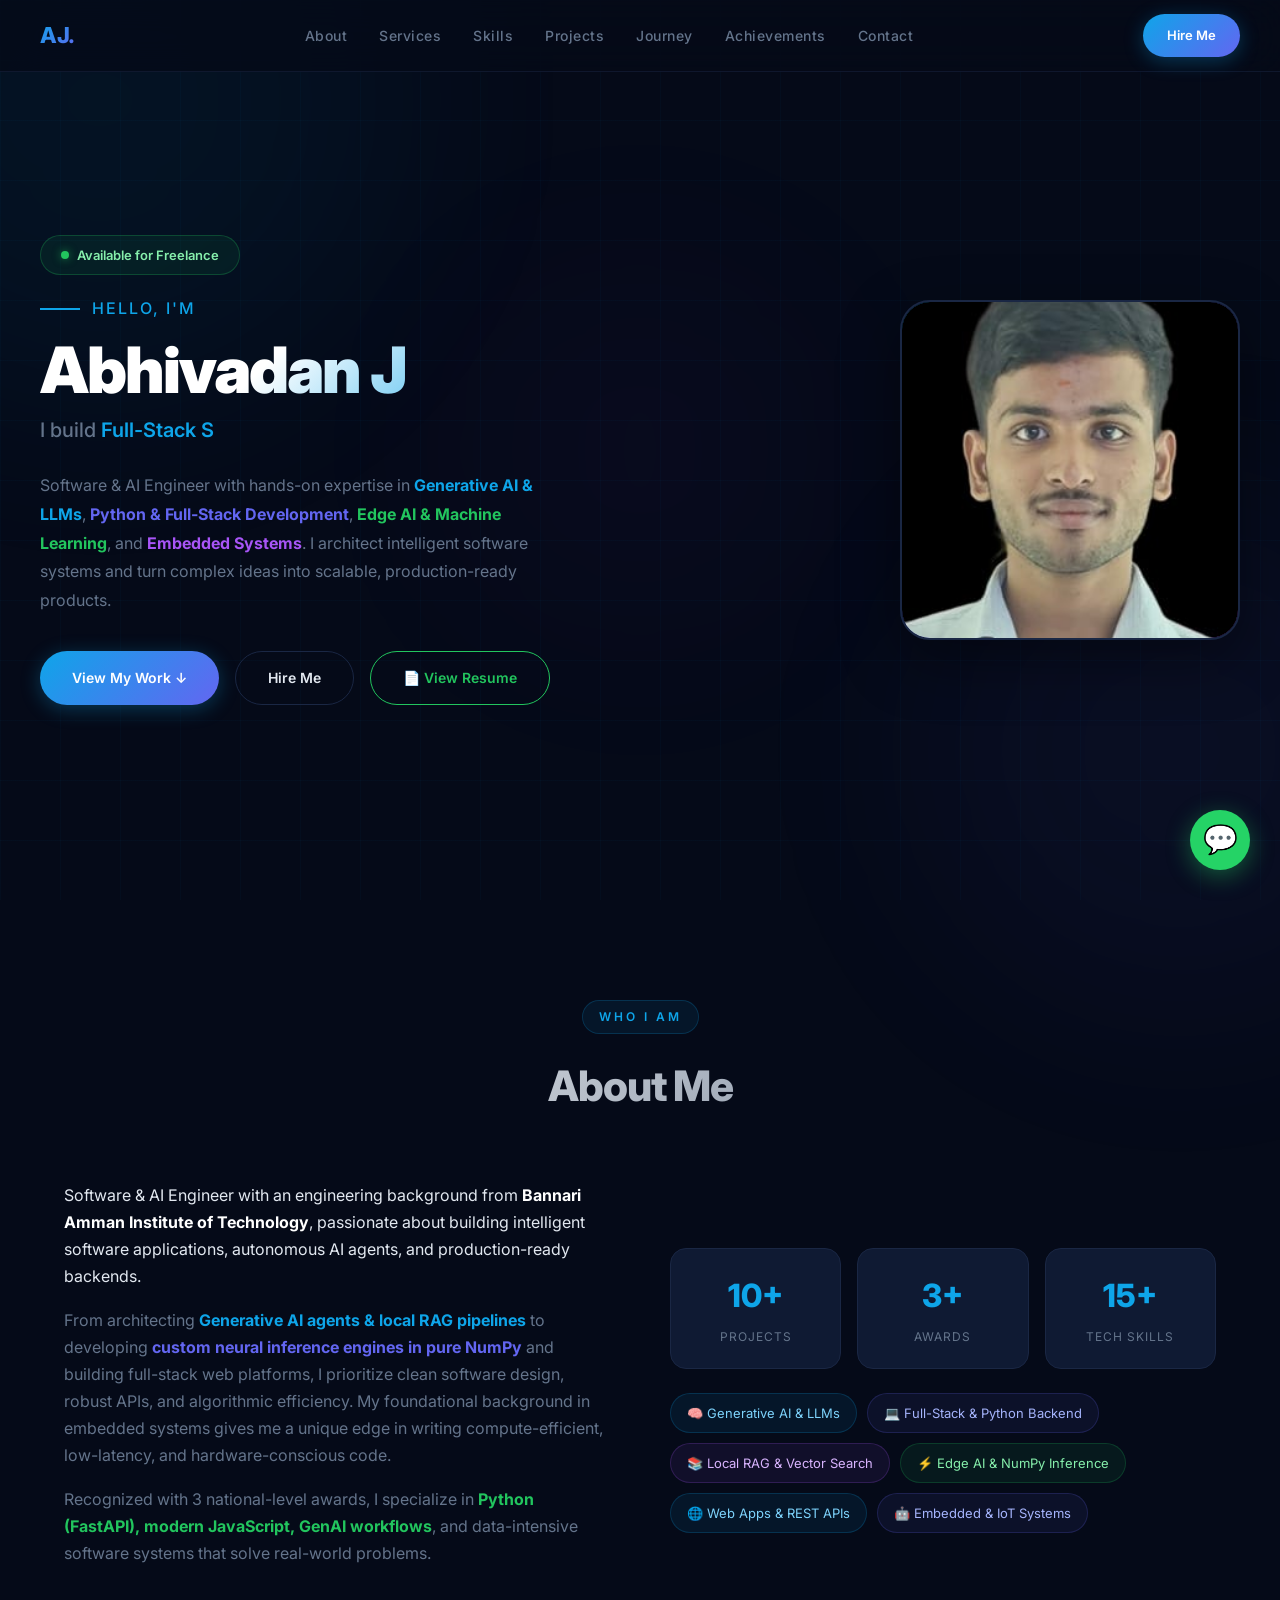
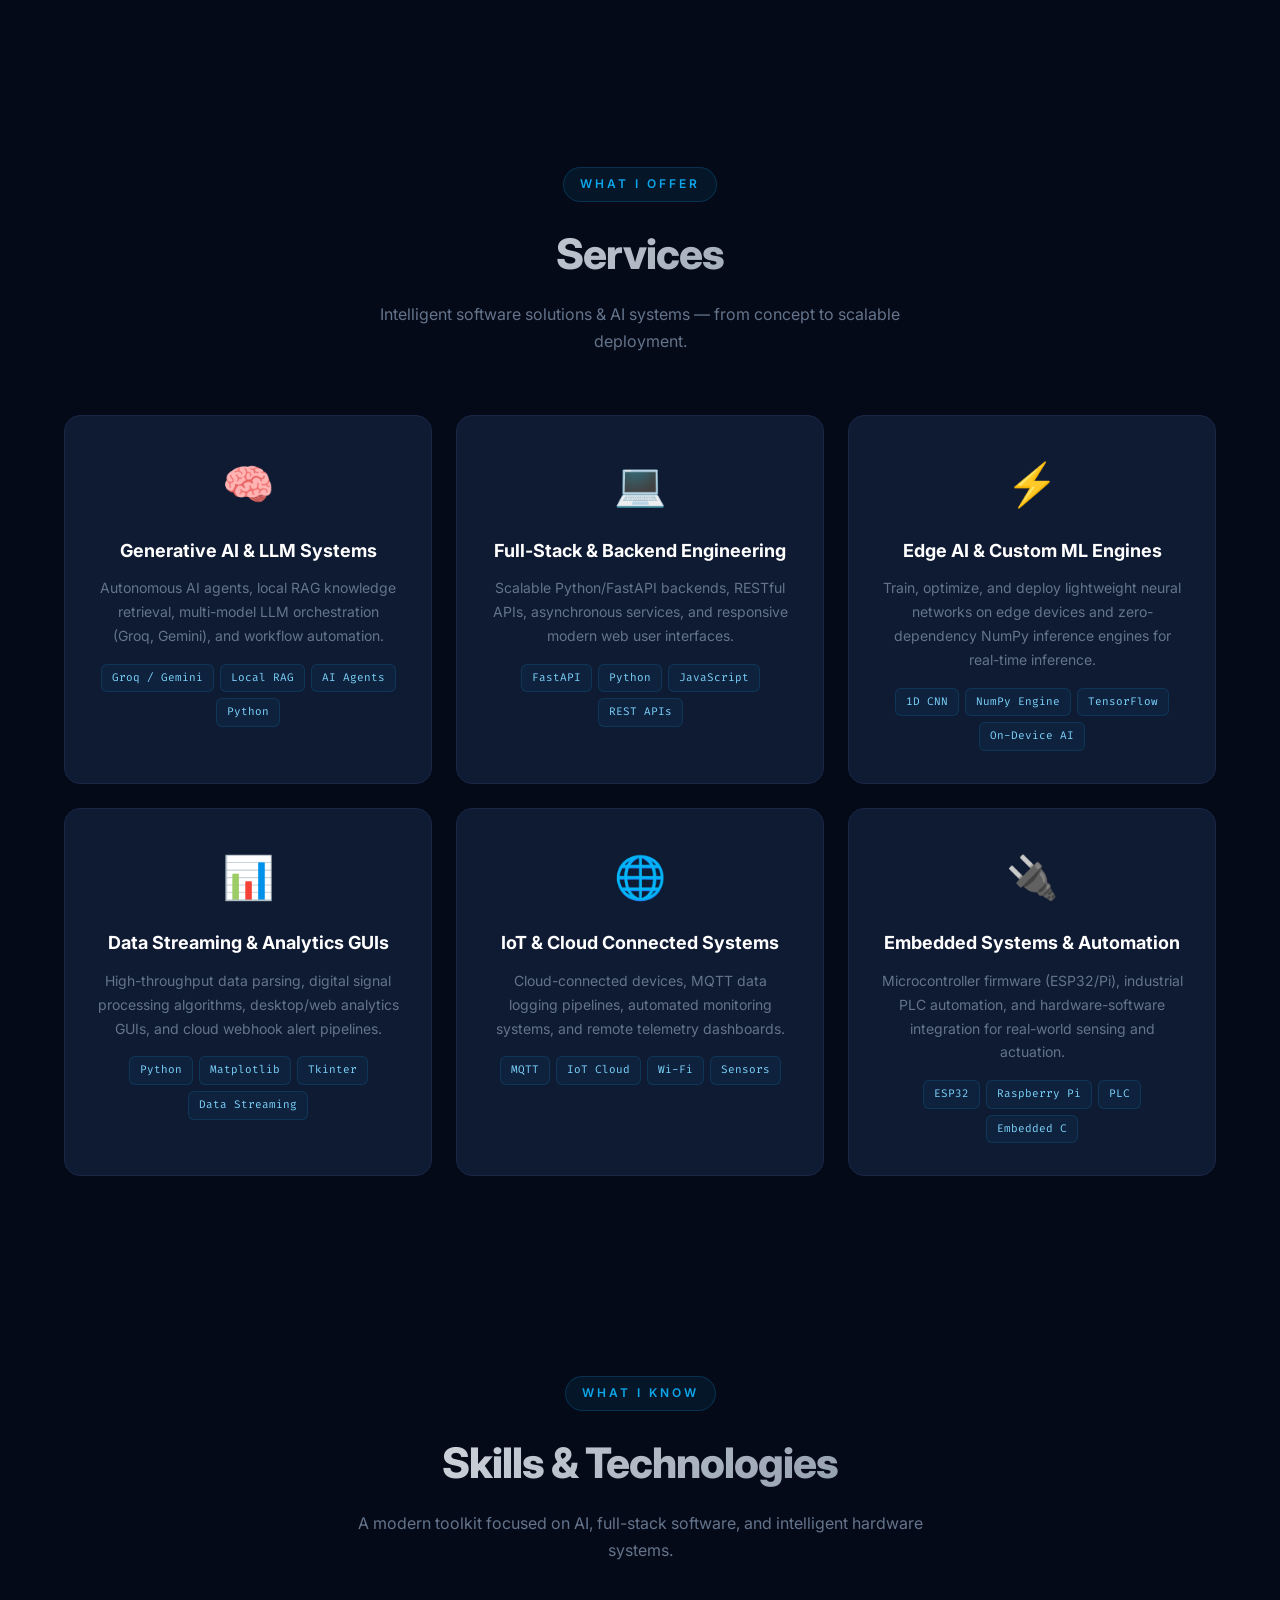
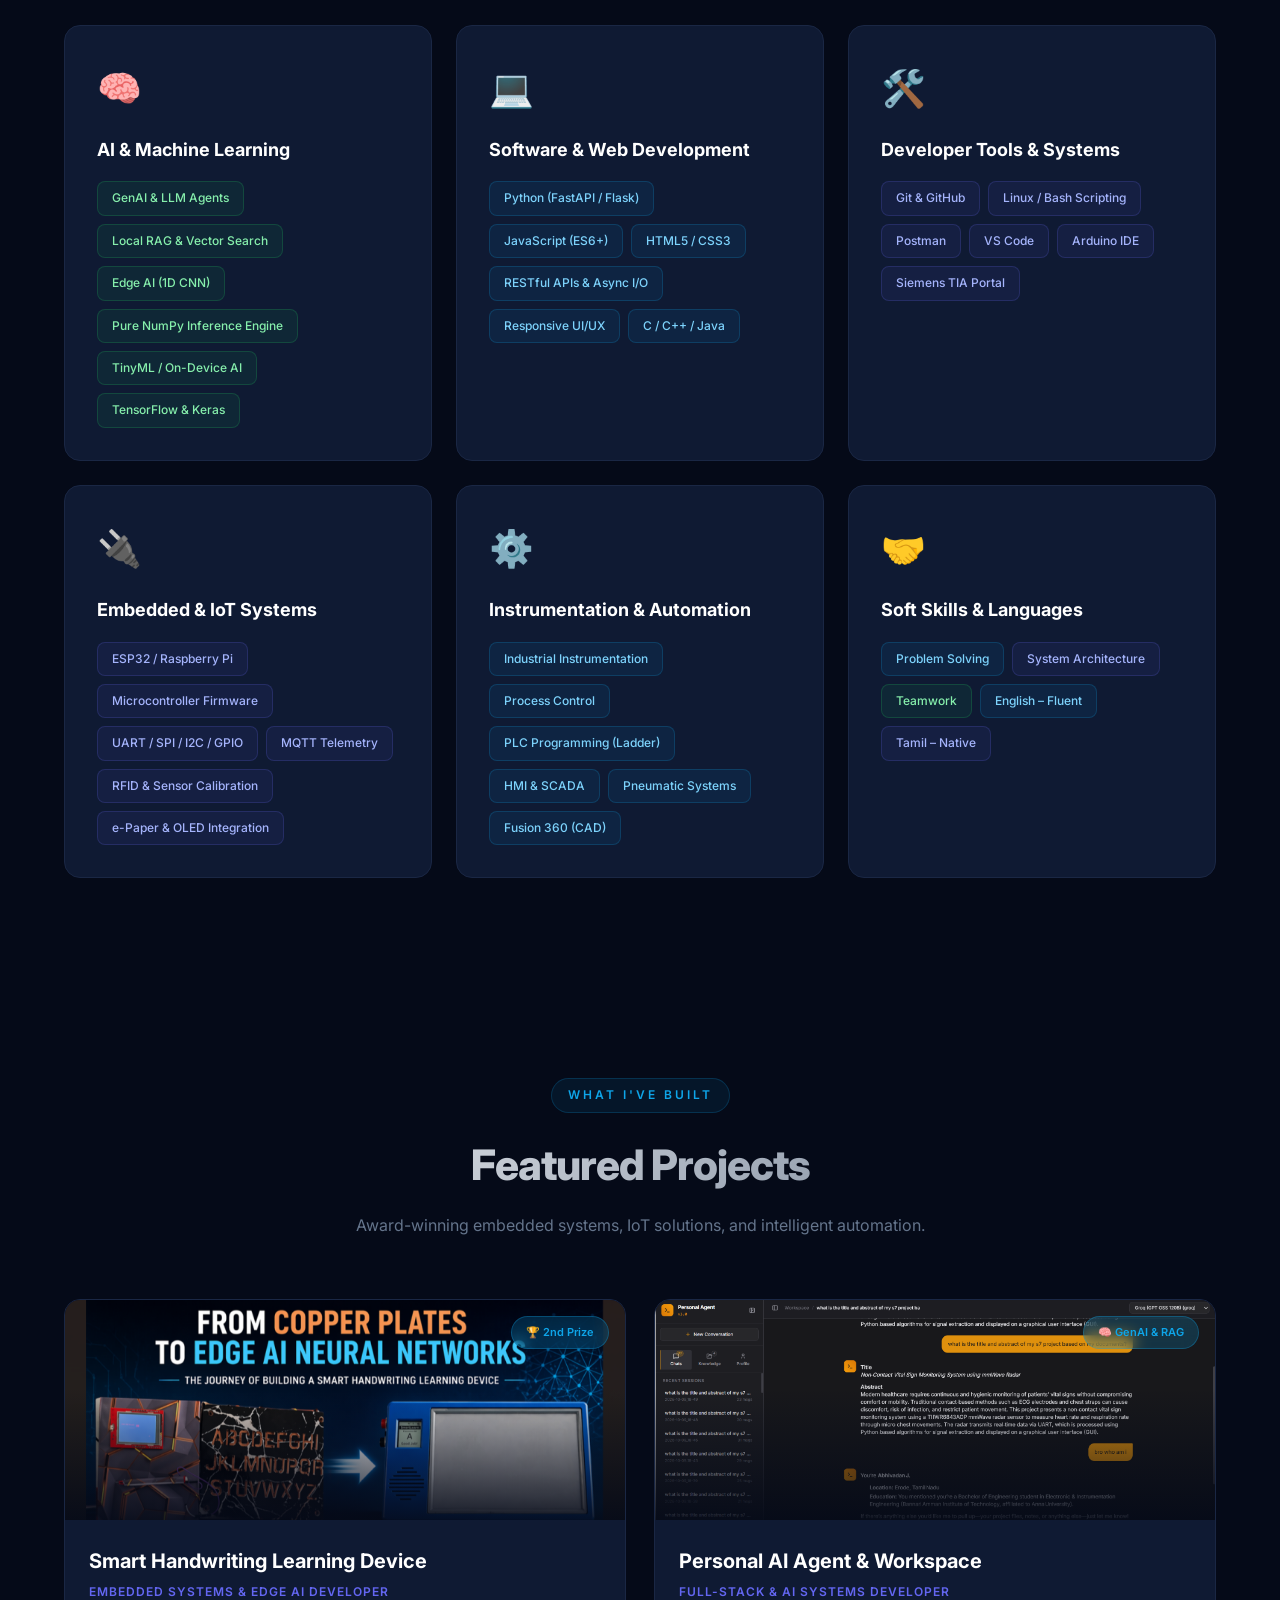
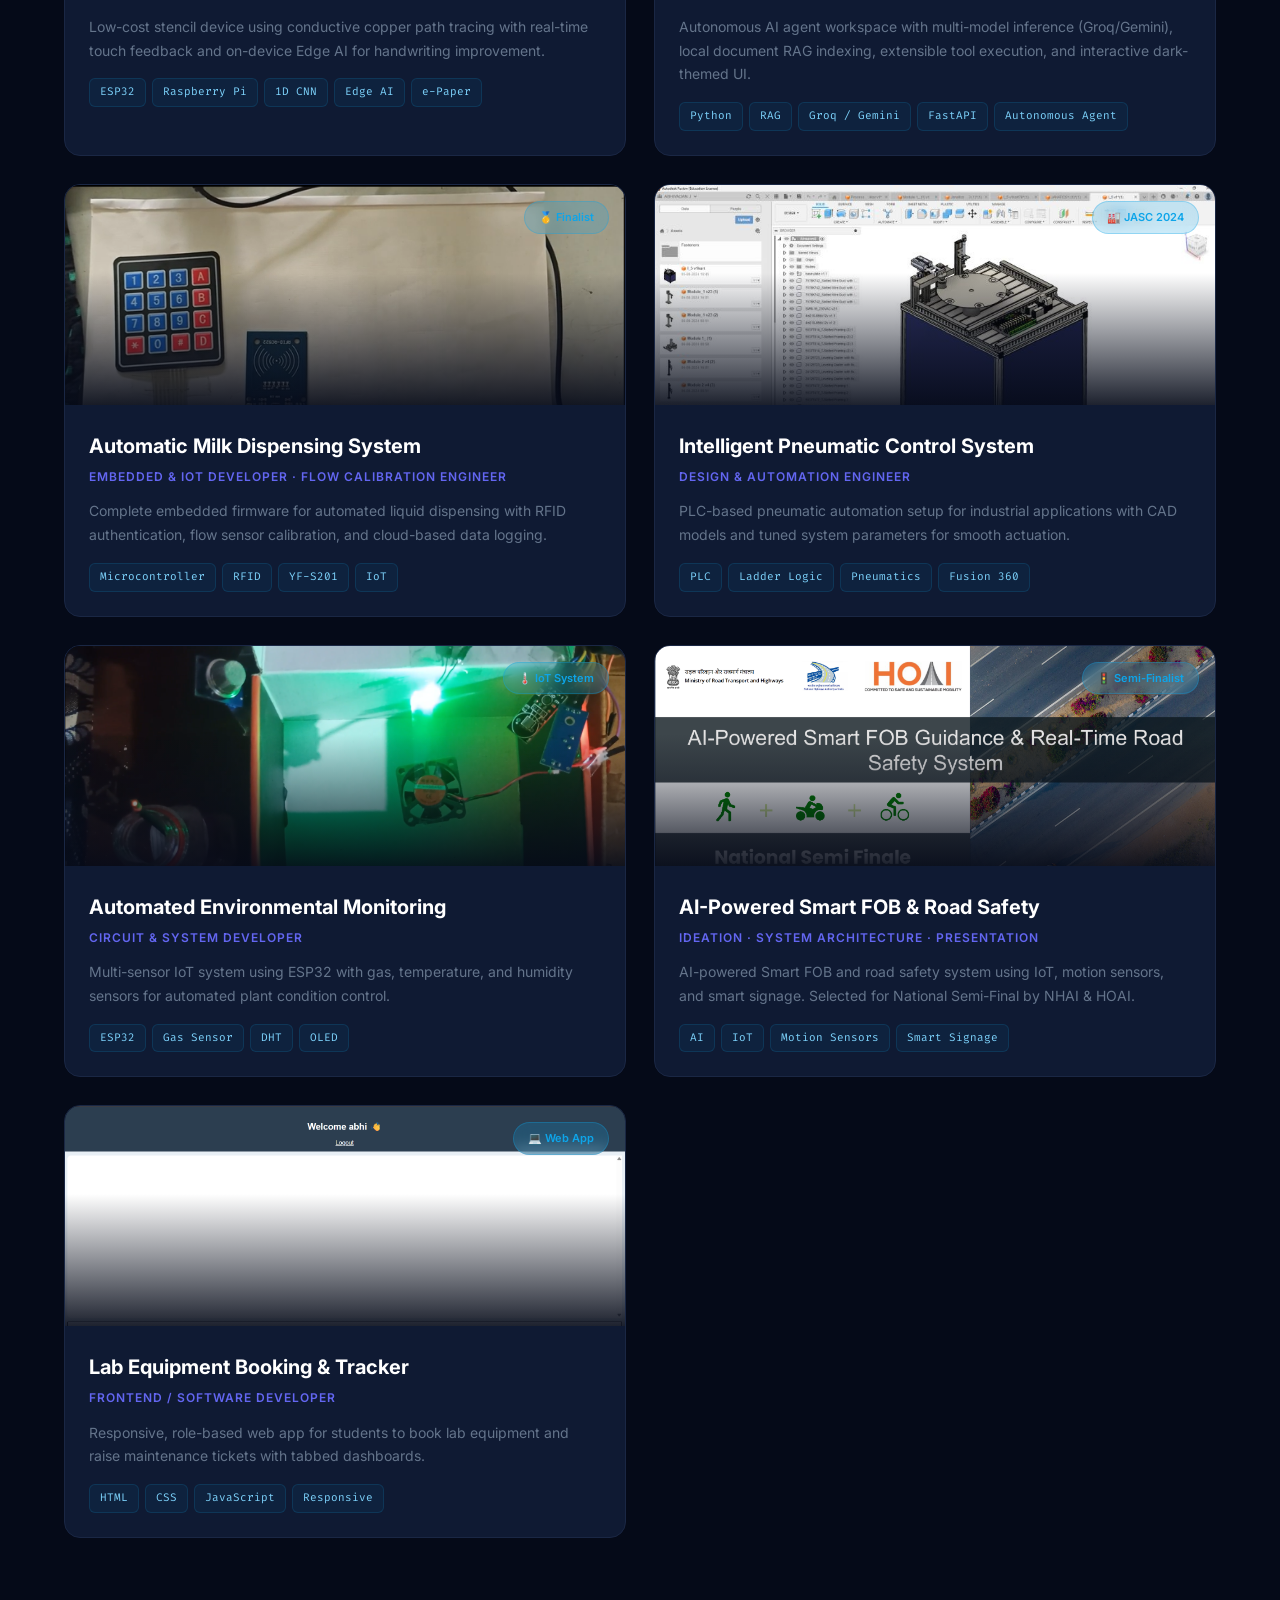
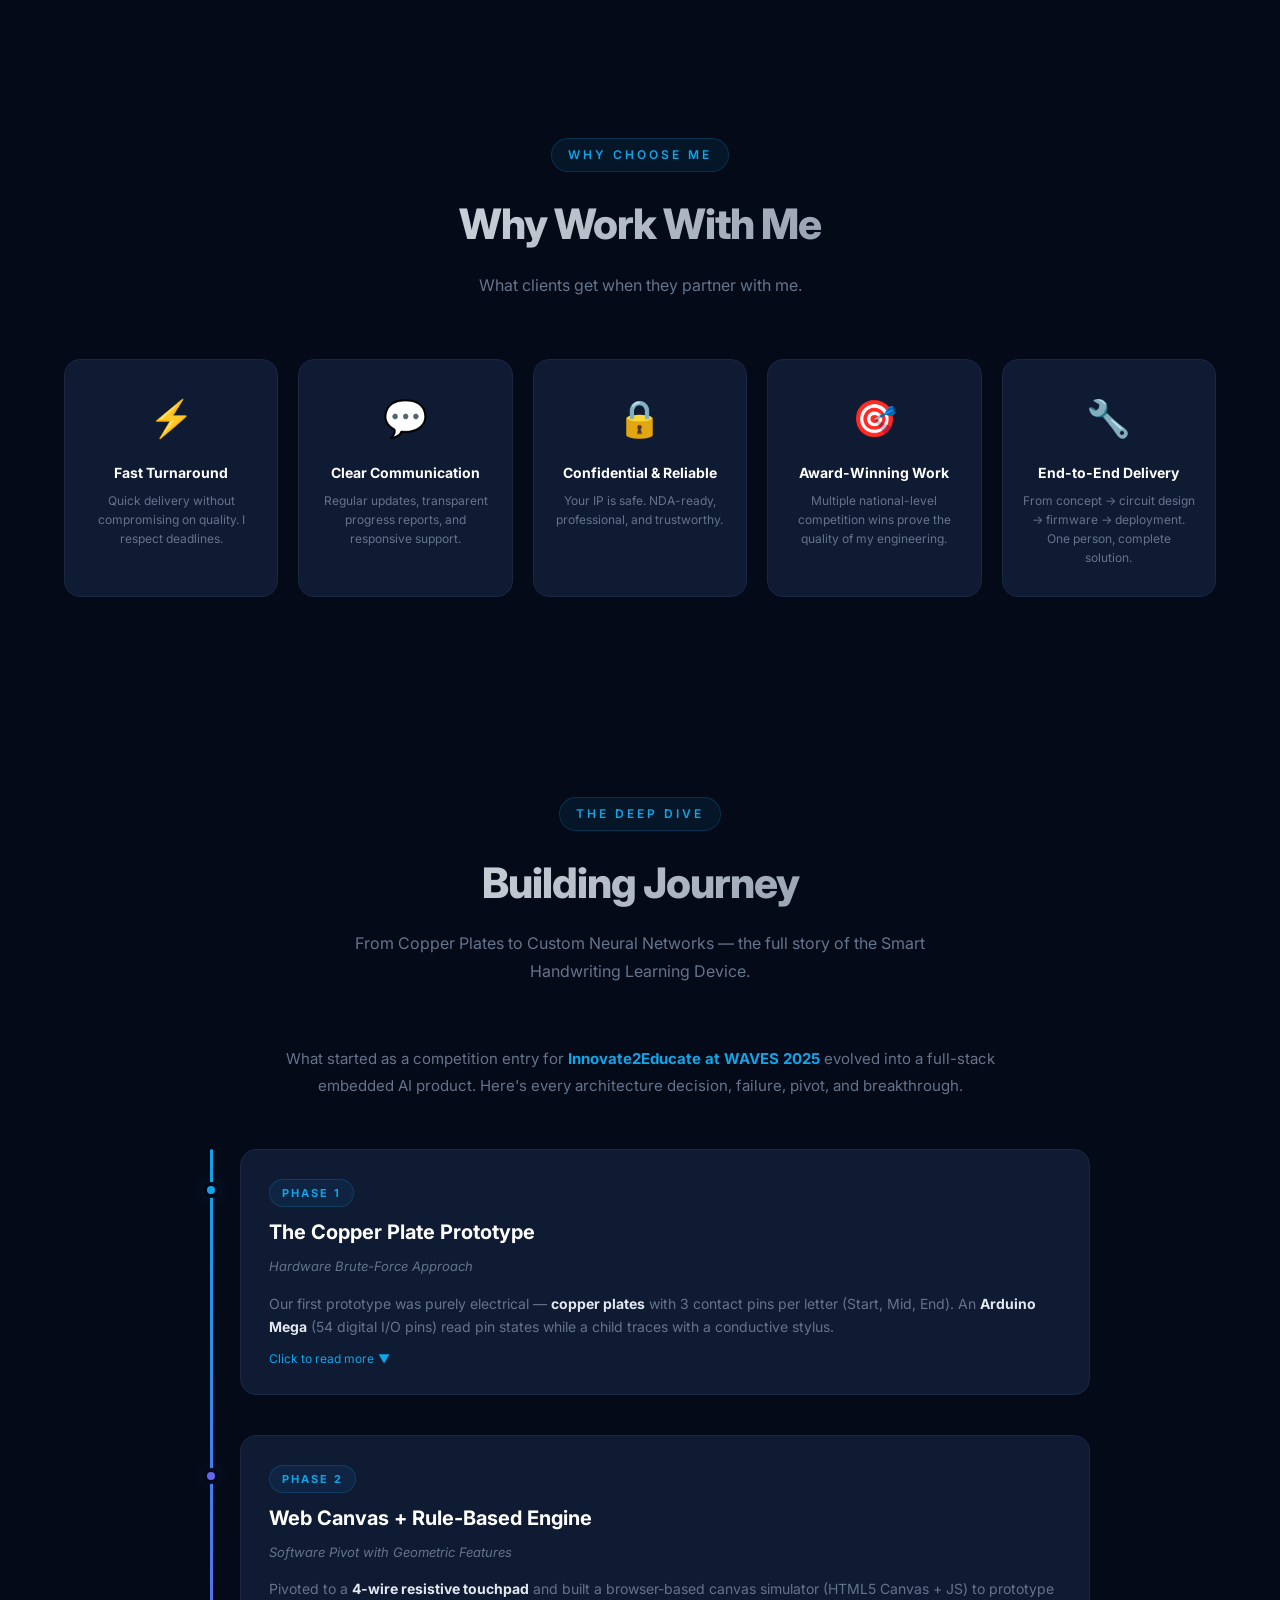
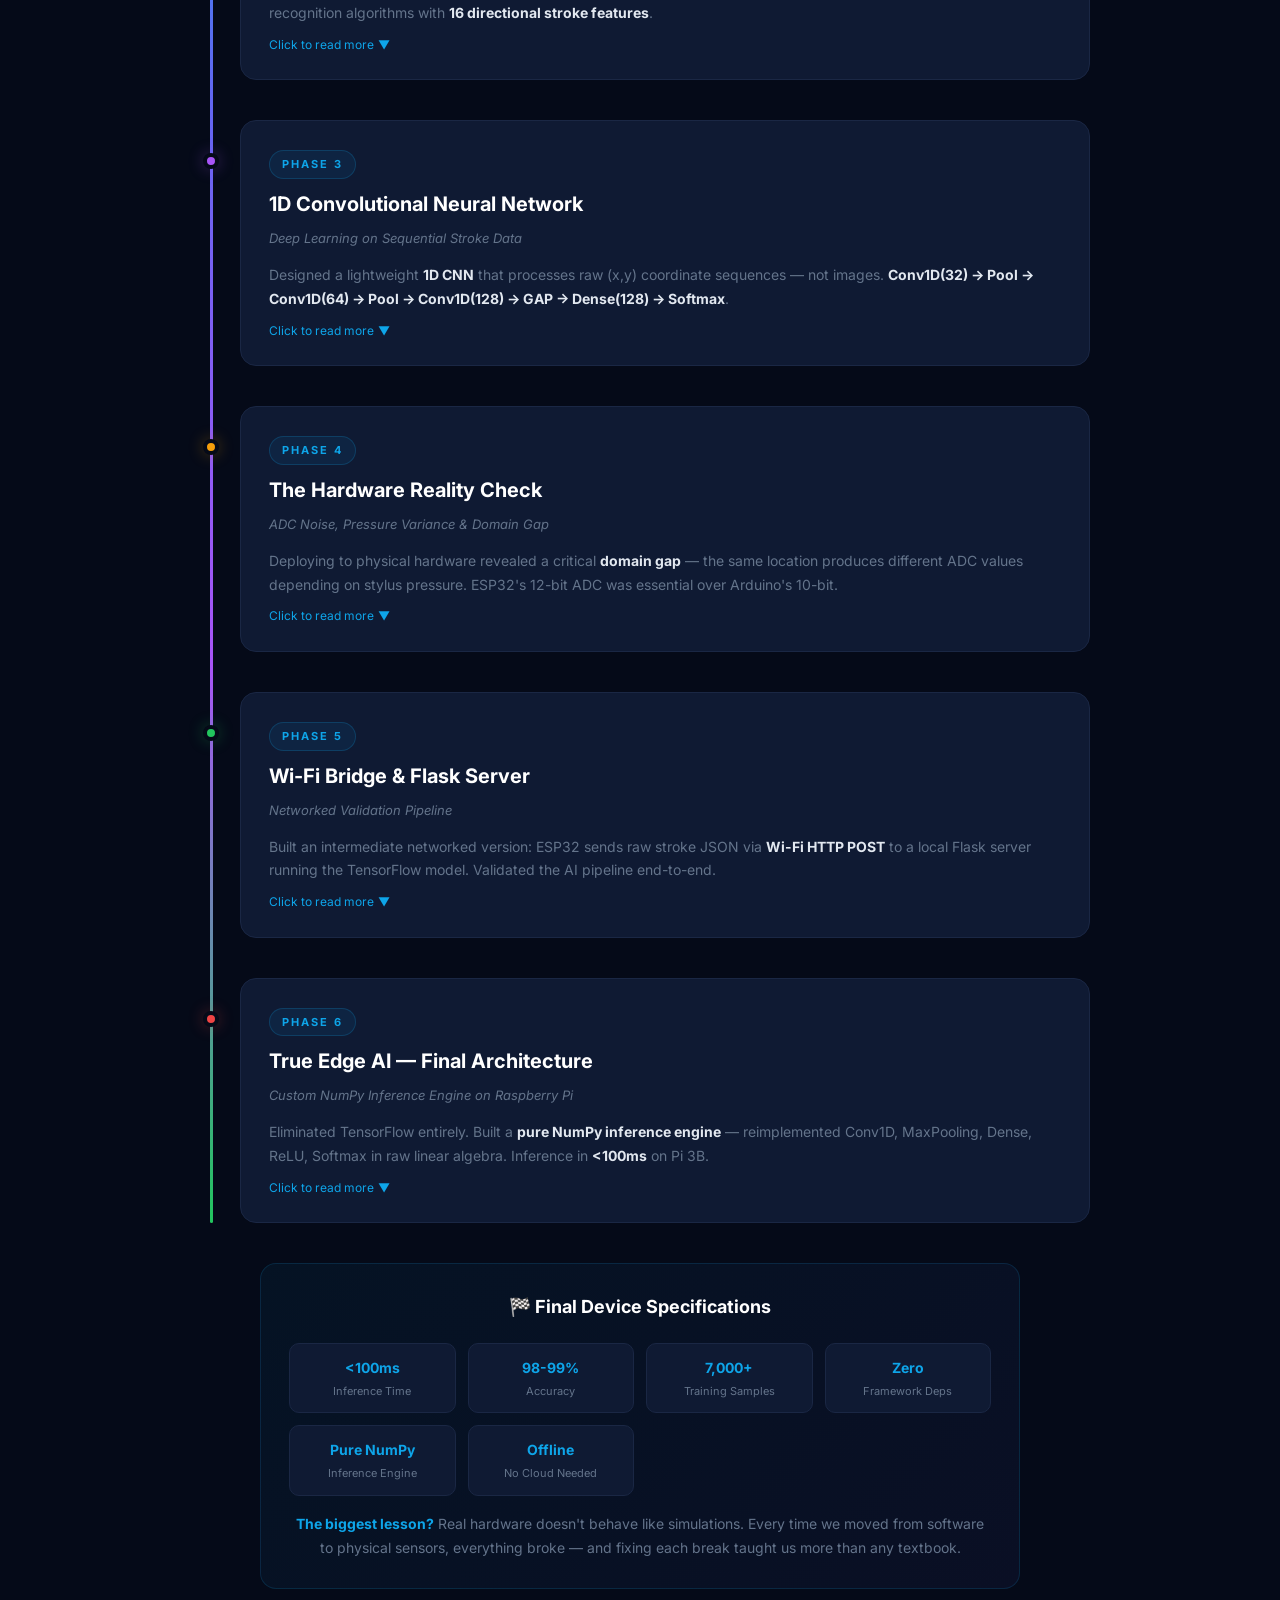
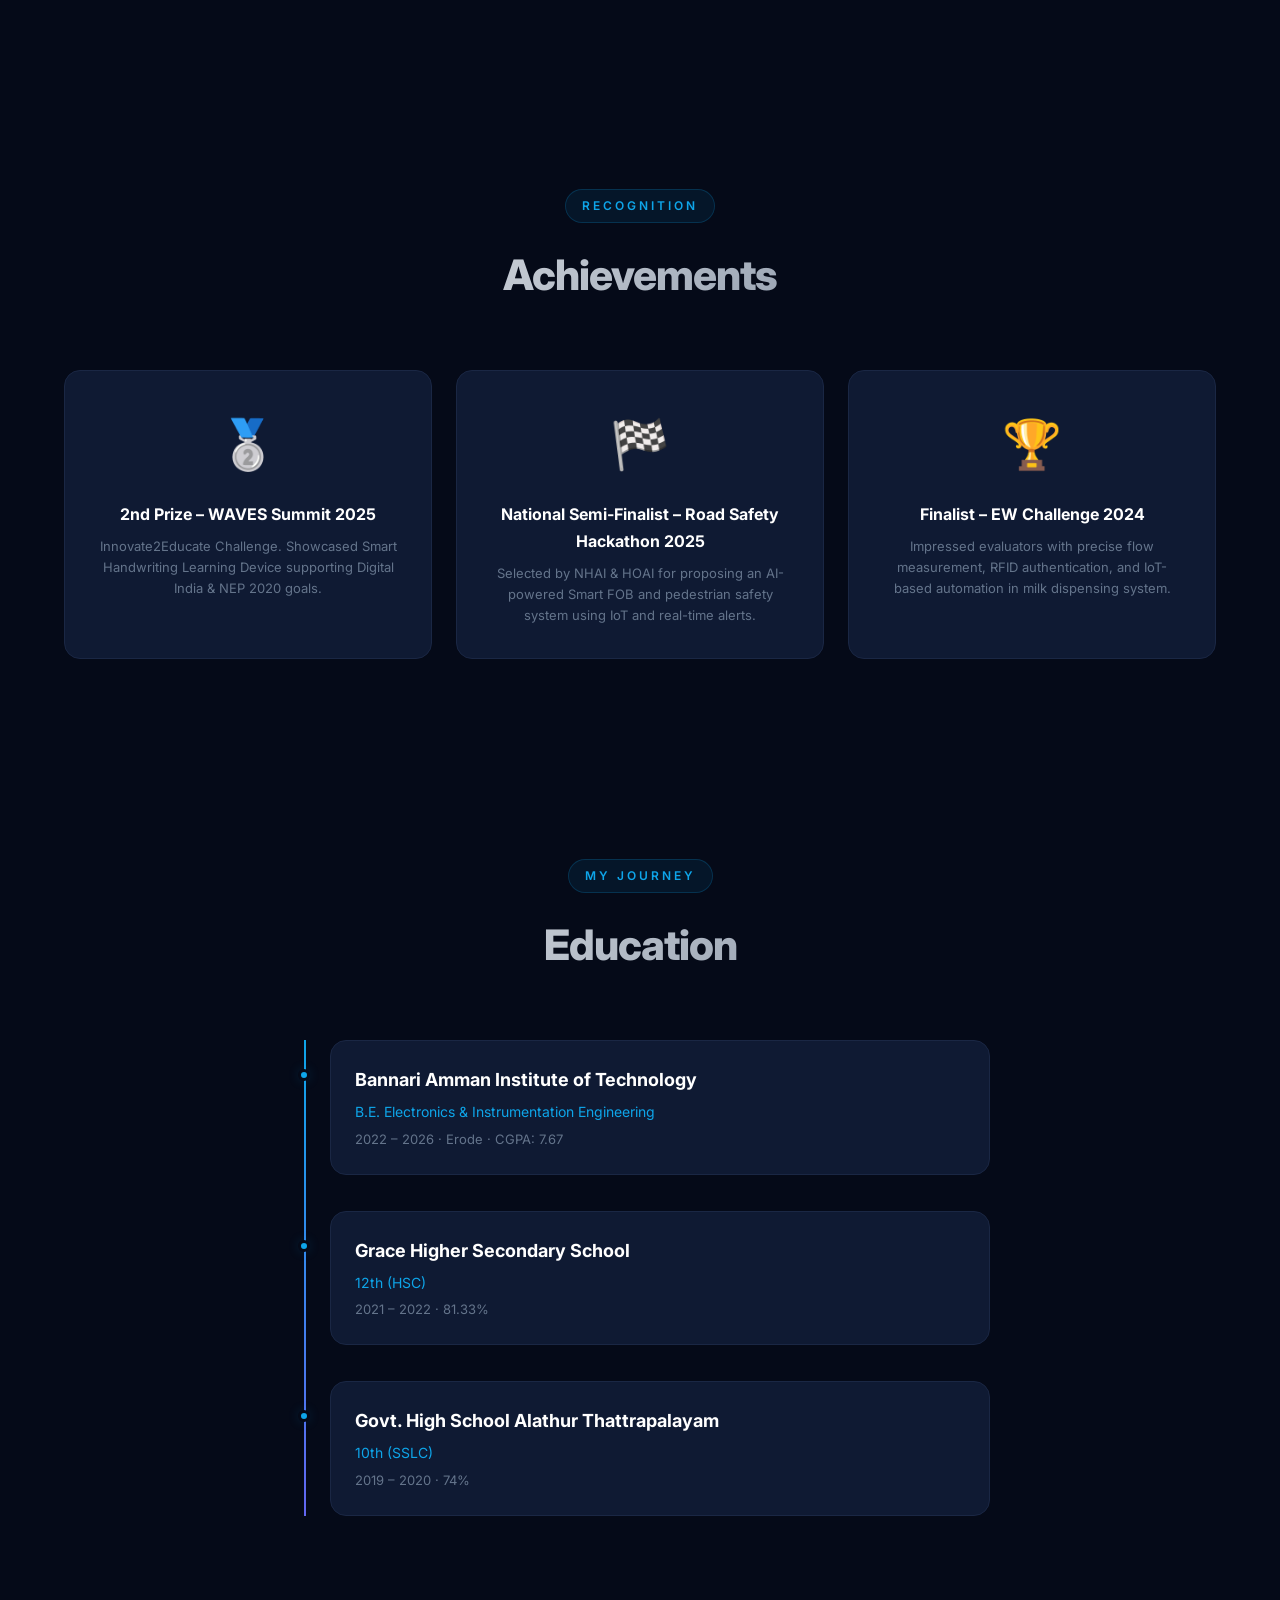
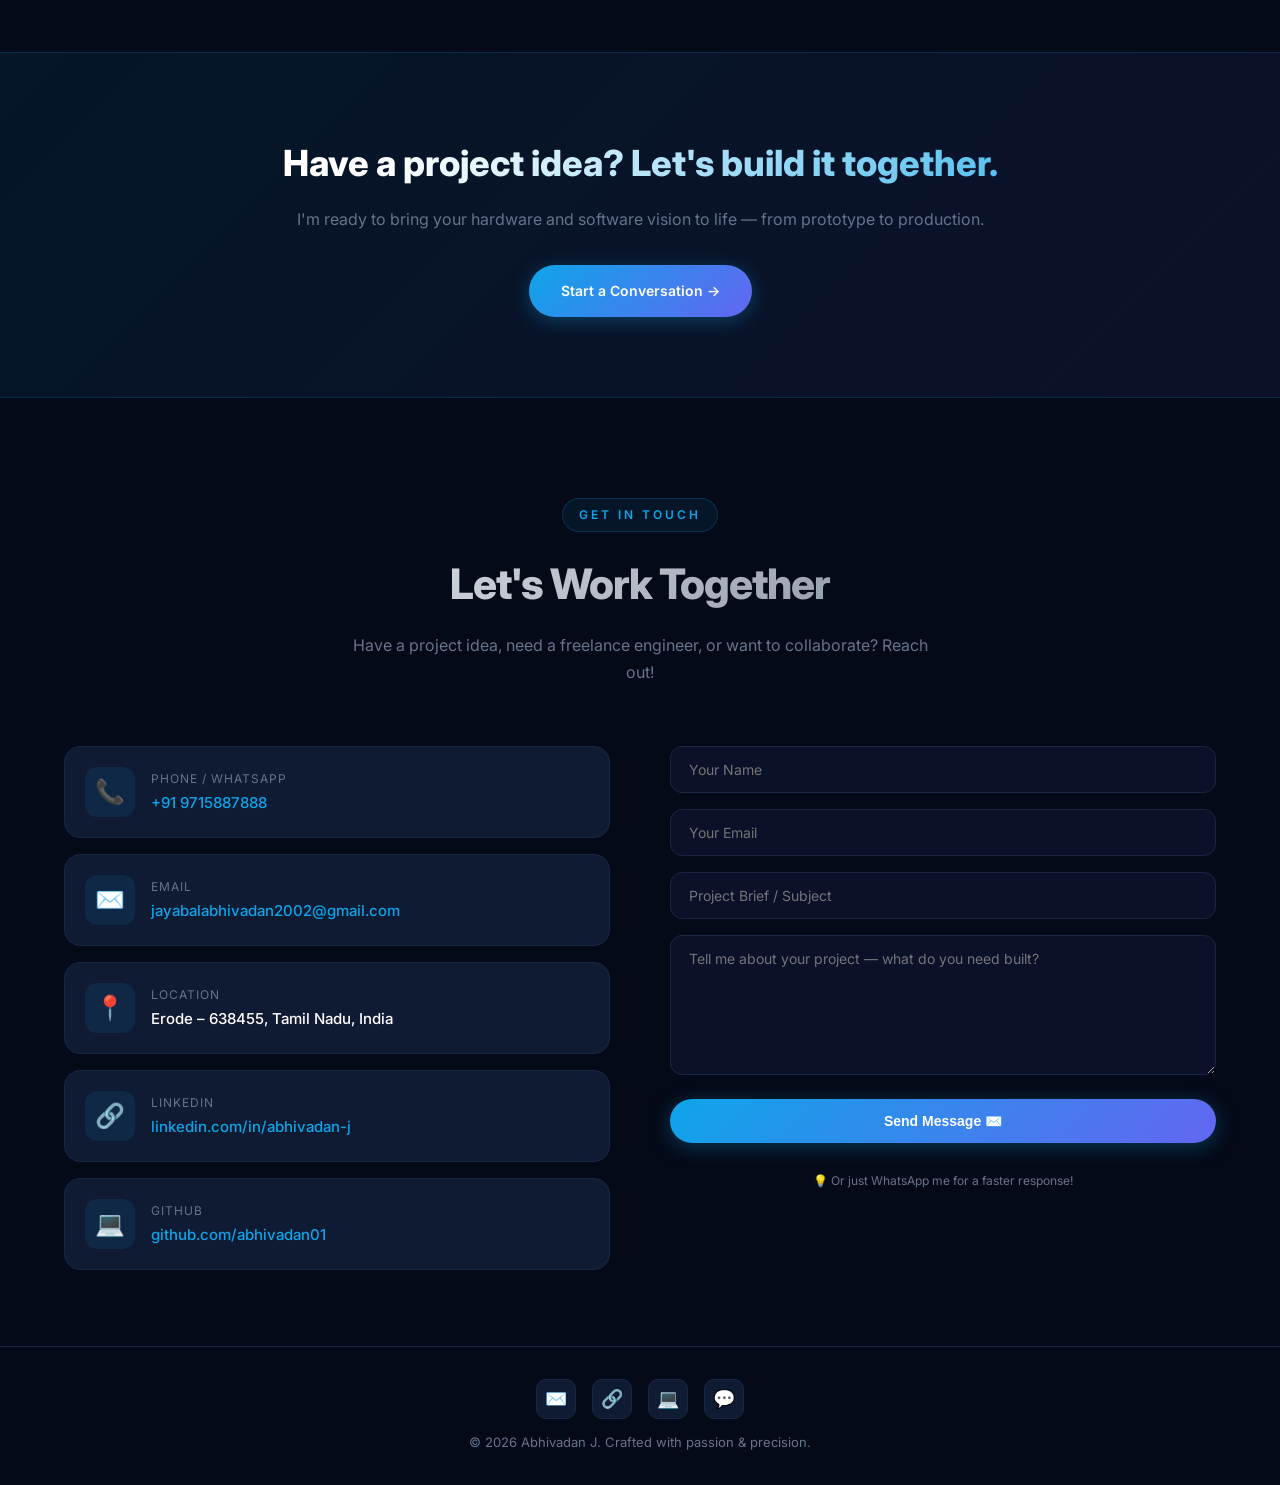
==== commit c427fb0a: "Update portfolio hero, about, services, and skills to focus on Software & AI" ====
--- a/index.html
+++ b/index.html
@@ -3,25 +3,25 @@
 <head>
   <meta charset="UTF-8">
   <meta name="viewport" content="width=device-width, initial-scale=1.0">
-  <meta name="description" content="Hire Abhivadan J – Freelance Embedded Systems, Edge AI, IoT & Industrial Automation Engineer. Custom firmware, hardware prototyping, and intelligent solutions.">
-  <meta name="keywords" content="Embedded Systems, Edge AI, IoT, Industrial Automation, Freelance Engineer, ESP32, Raspberry Pi, PLC, PCB Design, Hardware Prototyping">
+  <meta name="description" content="Abhivadan J – Software & AI Engineer specializing in Generative AI, LLMs, Local RAG, Python/FastAPI, Full-Stack Web Development, and Edge AI.">
+  <meta name="keywords" content="Software Engineer, AI Engineer, Generative AI, LLM, RAG, Python, FastAPI, JavaScript, Full-Stack, Edge AI, Embedded Systems, ESP32">
   <meta name="author" content="Abhivadan J">
   <link rel="canonical" href="https://abhivadan01.github.io/">
   
   <!-- Open Graph / LinkedIn Preview Tags -->
   <meta property="og:type" content="website">
   <meta property="og:url" content="https://abhivadan01.github.io/">
-  <meta property="og:title" content="Abhivadan J | Embedded Systems & Edge AI Engineer – Available for Freelance">
-  <meta property="og:description" content="Freelance Electronics & Instrumentation Engineer. Custom embedded systems, Edge AI deployment, IoT solutions, and industrial automation.">
+  <meta property="og:title" content="Abhivadan J | Software Engineer & AI Developer">
+  <meta property="og:description" content="Software & AI Engineer specializing in Generative AI, Local RAG, Python/FastAPI, Full-Stack Development, and intelligent systems.">
   <meta property="og:image" content="https://abhivadan01.github.io/assets/linkedin_thumbnail.png">
   
   <!-- Twitter Card -->
   <meta name="twitter:card" content="summary_large_image">
-  <meta name="twitter:title" content="Abhivadan J | Embedded Systems & Edge AI Engineer">
-  <meta name="twitter:description" content="Freelance Embedded Systems, Edge AI & IoT Engineer. Let's build something amazing together.">
+  <meta name="twitter:title" content="Abhivadan J | Software Engineer & AI Developer">
+  <meta name="twitter:description" content="Software & AI Engineer specializing in Generative AI, Local RAG, Python/FastAPI, Full-Stack Development, and intelligent systems.">
   <meta name="twitter:image" content="https://abhivadan01.github.io/assets/linkedin_thumbnail.png">
   
-  <title>Abhivadan J | Freelance Embedded Systems & Edge AI Engineer</title>
+  <title>Abhivadan J | Software Engineer & AI Developer</title>
   <link rel="stylesheet" href="style.css">
   <link rel="icon" href="data:image/svg+xml,<svg xmlns='http://www.w3.org/2000/svg' viewBox='0 0 100 100'><text y='.9em' font-size='90'>⚡</text></svg>">
   
@@ -85,18 +85,17 @@
         <h1 class="hero-name">Abhivadan J</h1>
         <p class="hero-role">I build <span class="typed" id="typedText"></span><span class="cursor" style="color:var(--accent);font-weight:100;">|</span></p>
         <p class="hero-desc">
-          Electronics & Instrumentation Engineer with hands-on expertise in
-          <strong style="color:var(--accent);">Embedded Systems</strong>,
-          <strong style="color:var(--accent2);">Edge AI</strong>,
-          <strong style="color:var(--green);">IoT Solutions</strong>,
-          <strong style="color:var(--accent3);">Industrial Automation</strong>, and
-          <strong style="color:var(--accent);">Software Development</strong>.
-          I turn your ideas into working hardware products.
+          Software &amp; AI Engineer with hands-on expertise in
+          <strong style="color:var(--accent);">Generative AI &amp; LLMs</strong>,
+          <strong style="color:var(--accent2);">Python &amp; Full-Stack Development</strong>,
+          <strong style="color:var(--green);">Edge AI &amp; Machine Learning</strong>, and
+          <strong style="color:var(--accent3);">Embedded Systems</strong>.
+          I architect intelligent software systems and turn complex ideas into scalable, production-ready products.
         </p>
         <div class="hero-btns">
           <a href="#projects" class="btn-primary">View My Work ↓</a>
           <a href="#contact" class="btn-outline">Hire Me</a>
-          <a href="assets/Abhivadan_J_Resume.pdf" download class="btn-outline" style="border-color:var(--green);color:var(--green);">📄 Resume</a>
+          <a href="assets/Abhivadan_J_Software_AI_Resume.html" target="_blank" class="btn-outline" style="border-color:var(--green);color:var(--green);">📄 View Resume</a>
         </div>
       </div>
       <div class="hero-image">
@@ -117,18 +116,18 @@
       <div class="about-grid">
         <div class="fade-up">
           <p class="about-text">
-            B.E. graduate in Electronics & Instrumentation from <strong style="color:var(--white);">Bannari Amman Institute of Technology</strong>,
-            passionate about building real-world hardware-software systems that solve tangible problems.
+            Software &amp; AI Engineer with an engineering background from <strong style="color:var(--white);">Bannari Amman Institute of Technology</strong>,
+            passionate about building intelligent software applications, autonomous AI agents, and production-ready backends.
           </p>
           <p class="about-text" style="margin-top:16px; color:var(--muted);">
-            From designing <strong style="color:var(--accent);">embedded control systems</strong> to deploying 
-            <strong style="color:var(--accent2);">Edge AI models on microcontrollers</strong>, I bridge the gap between 
-            industrial instrumentation and modern intelligent systems. My work has been recognized at national-level 
-            competitions, and I'm driven by the challenge of making embedded intelligence accessible and affordable.
+            From architecting <strong style="color:var(--accent);">Generative AI agents &amp; local RAG pipelines</strong> to developing 
+            <strong style="color:var(--accent2);">custom neural inference engines in pure NumPy</strong> and building full-stack web platforms, 
+            I prioritize clean software design, robust APIs, and algorithmic efficiency. My foundational background in embedded systems 
+            gives me a unique edge in writing compute-efficient, low-latency, and hardware-conscious code.
           </p>
           <p class="about-text" style="margin-top:16px; color:var(--muted);">
-            I thrive at the intersection of hardware engineering and software development — designing circuits, 
-            writing firmware, training ML models, and building full-stack web interfaces.
+            Recognized with 3 national-level awards, I specialize in <strong style="color:var(--green);">Python (FastAPI), modern JavaScript, GenAI workflows</strong>, 
+            and data-intensive software systems that solve real-world problems.
           </p>
         </div>
         <div class="fade-up">
@@ -147,12 +146,12 @@
             </div>
           </div>
           <div style="margin-top:24px; display:flex; flex-wrap:wrap; gap:10px;">
-            <span style="padding:8px 16px; border-radius:50px; font-size:13px; background:rgba(14,165,233,0.08); border:1px solid rgba(14,165,233,0.2); color:#7dd3fc;">🔧 Industrial Instrumentation</span>
-            <span style="padding:8px 16px; border-radius:50px; font-size:13px; background:rgba(99,102,241,0.08); border:1px solid rgba(99,102,241,0.2); color:#a5b4fc;">🤖 Embedded Systems</span>
-            <span style="padding:8px 16px; border-radius:50px; font-size:13px; background:rgba(34,197,94,0.08); border:1px solid rgba(34,197,94,0.2); color:#86efac;">🌐 IoT Applications</span>
-            <span style="padding:8px 16px; border-radius:50px; font-size:13px; background:rgba(168,85,247,0.08); border:1px solid rgba(168,85,247,0.2); color:#d8b4fe;">🧠 Edge AI / ML</span>
-            <span style="padding:8px 16px; border-radius:50px; font-size:13px; background:rgba(14,165,233,0.08); border:1px solid rgba(14,165,233,0.2); color:#7dd3fc;">💻 Software Development</span>
-            <span style="padding:8px 16px; border-radius:50px; font-size:13px; background:rgba(99,102,241,0.08); border:1px solid rgba(99,102,241,0.2); color:#a5b4fc;">⚙️ Process Control</span>
+            <span style="padding:8px 16px; border-radius:50px; font-size:13px; background:rgba(14,165,233,0.08); border:1px solid rgba(14,165,233,0.2); color:#7dd3fc;">🧠 Generative AI &amp; LLMs</span>
+            <span style="padding:8px 16px; border-radius:50px; font-size:13px; background:rgba(99,102,241,0.08); border:1px solid rgba(99,102,241,0.2); color:#a5b4fc;">💻 Full-Stack &amp; Python Backend</span>
+            <span style="padding:8px 16px; border-radius:50px; font-size:13px; background:rgba(168,85,247,0.08); border:1px solid rgba(168,85,247,0.2); color:#d8b4fe;">📚 Local RAG &amp; Vector Search</span>
+            <span style="padding:8px 16px; border-radius:50px; font-size:13px; background:rgba(34,197,94,0.08); border:1px solid rgba(34,197,94,0.2); color:#86efac;">⚡ Edge AI &amp; NumPy Inference</span>
+            <span style="padding:8px 16px; border-radius:50px; font-size:13px; background:rgba(14,165,233,0.08); border:1px solid rgba(14,165,233,0.2); color:#7dd3fc;">🌐 Web Apps &amp; REST APIs</span>
+            <span style="padding:8px 16px; border-radius:50px; font-size:13px; background:rgba(99,102,241,0.08); border:1px solid rgba(99,102,241,0.2); color:#a5b4fc;">🤖 Embedded &amp; IoT Systems</span>
           </div>
         </div>
       </div>
@@ -165,73 +164,73 @@
       <div class="section-header fade-up">
         <span class="section-tag">What I Offer</span>
         <h2 class="section-title">Services</h2>
-        <p class="section-subtitle">End-to-end engineering solutions — from concept to working product.</p>
+        <p class="section-subtitle">Intelligent software solutions &amp; AI systems — from concept to scalable deployment.</p>
       </div>
       <div class="services-grid">
         <div class="service-card fade-up">
+          <div class="service-icon">🧠</div>
+          <h3 class="service-title">Generative AI &amp; LLM Systems</h3>
+          <p class="service-desc">Autonomous AI agents, local RAG knowledge retrieval, multi-model LLM orchestration (Groq, Gemini), and workflow automation.</p>
+          <div class="service-tags">
+            <span class="service-tag">Groq / Gemini</span>
+            <span class="service-tag">Local RAG</span>
+            <span class="service-tag">AI Agents</span>
+            <span class="service-tag">Python</span>
+          </div>
+        </div>
+        <div class="service-card fade-up">
+          <div class="service-icon">💻</div>
+          <h3 class="service-title">Full-Stack &amp; Backend Engineering</h3>
+          <p class="service-desc">Scalable Python/FastAPI backends, RESTful APIs, asynchronous services, and responsive modern web user interfaces.</p>
+          <div class="service-tags">
+            <span class="service-tag">FastAPI</span>
+            <span class="service-tag">Python</span>
+            <span class="service-tag">JavaScript</span>
+            <span class="service-tag">REST APIs</span>
+          </div>
+        </div>
+        <div class="service-card fade-up">
+          <div class="service-icon">⚡</div>
+          <h3 class="service-title">Edge AI &amp; Custom ML Engines</h3>
+          <p class="service-desc">Train, optimize, and deploy lightweight neural networks on edge devices and zero-dependency NumPy inference engines for real-time inference.</p>
+          <div class="service-tags">
+            <span class="service-tag">1D CNN</span>
+            <span class="service-tag">NumPy Engine</span>
+            <span class="service-tag">TensorFlow</span>
+            <span class="service-tag">On-Device AI</span>
+          </div>
+        </div>
+        <div class="service-card fade-up">
+          <div class="service-icon">📊</div>
+          <h3 class="service-title">Data Streaming &amp; Analytics GUIs</h3>
+          <p class="service-desc">High-throughput data parsing, digital signal processing algorithms, desktop/web analytics GUIs, and cloud webhook alert pipelines.</p>
+          <div class="service-tags">
+            <span class="service-tag">Python</span>
+            <span class="service-tag">Matplotlib</span>
+            <span class="service-tag">Tkinter</span>
+            <span class="service-tag">Data Streaming</span>
+          </div>
+        </div>
+        <div class="service-card fade-up">
+          <div class="service-icon">🌐</div>
+          <h3 class="service-title">IoT &amp; Cloud Connected Systems</h3>
+          <p class="service-desc">Cloud-connected devices, MQTT data logging pipelines, automated monitoring systems, and remote telemetry dashboards.</p>
+          <div class="service-tags">
+            <span class="service-tag">MQTT</span>
+            <span class="service-tag">IoT Cloud</span>
+            <span class="service-tag">Wi-Fi</span>
+            <span class="service-tag">Sensors</span>
+          </div>
+        </div>
+        <div class="service-card fade-up">
           <div class="service-icon">🔌</div>
-          <h3 class="service-title">Embedded Systems Development</h3>
-          <p class="service-desc">Custom firmware, microcontroller programming, sensor integration, and real-time control systems for your product ideas.</p>
+          <h3 class="service-title">Embedded Systems &amp; Automation</h3>
+          <p class="service-desc">Microcontroller firmware (ESP32/Pi), industrial PLC automation, and hardware-software integration for real-world sensing and actuation.</p>
           <div class="service-tags">
             <span class="service-tag">ESP32</span>
-            <span class="service-tag">Arduino</span>
             <span class="service-tag">Raspberry Pi</span>
-            <span class="service-tag">C/C++</span>
-          </div>
-        </div>
-        <div class="service-card fade-up">
-          <div class="service-icon">🧠</div>
-          <h3 class="service-title">Edge AI & ML Deployment</h3>
-          <p class="service-desc">Train, optimize, and deploy machine learning models directly on edge devices for real-time intelligent decision-making.</p>
-          <div class="service-tags">
-            <span class="service-tag">1D CNN</span>
-            <span class="service-tag">TensorFlow</span>
-            <span class="service-tag">On-device AI</span>
-            <span class="service-tag">Python</span>
-          </div>
-        </div>
-        <div class="service-card fade-up">
-          <div class="service-icon">🌐</div>
-          <h3 class="service-title">IoT Solutions</h3>
-          <p class="service-desc">Cloud-connected devices, real-time dashboards, automated monitoring systems with sensor networks and data logging.</p>
-          <div class="service-tags">
-            <span class="service-tag">Wi-Fi</span>
-            <span class="service-tag">MQTT</span>
-            <span class="service-tag">Cloud</span>
-            <span class="service-tag">Sensors</span>
-          </div>
-        </div>
-        <div class="service-card fade-up">
-          <div class="service-icon">⚙️</div>
-          <h3 class="service-title">Industrial Automation</h3>
-          <p class="service-desc">PLC programming, ladder logic, HMI design, and process control systems for manufacturing and industrial applications.</p>
-          <div class="service-tags">
             <span class="service-tag">PLC</span>
-            <span class="service-tag">Siemens TIA</span>
-            <span class="service-tag">HMI</span>
-            <span class="service-tag">SCADA</span>
-          </div>
-        </div>
-        <div class="service-card fade-up">
-          <div class="service-icon">💻</div>
-          <h3 class="service-title">Web Development</h3>
-          <p class="service-desc">Responsive portfolio sites, admin dashboards, interactive web apps, and IoT control panels with clean modern UI.</p>
-          <div class="service-tags">
-            <span class="service-tag">HTML/CSS</span>
-            <span class="service-tag">JavaScript</span>
-            <span class="service-tag">Responsive</span>
-            <span class="service-tag">UI/UX</span>
-          </div>
-        </div>
-        <div class="service-card fade-up">
-          <div class="service-icon">🛠️</div>
-          <h3 class="service-title">Hardware Prototyping</h3>
-          <p class="service-desc">From PCB design to 3D-modeled enclosures — complete proof-of-concept builds for your product, from schematic to physical device.</p>
-          <div class="service-tags">
-            <span class="service-tag">KiCad</span>
-            <span class="service-tag">Fusion 360</span>
-            <span class="service-tag">Proteus</span>
-            <span class="service-tag">PCB</span>
+            <span class="service-tag">Embedded C</span>
           </div>
         </div>
       </div>
@@ -244,77 +243,76 @@
       <div class="section-header fade-up">
         <span class="section-tag">What I Know</span>
         <h2 class="section-title">Skills & Technologies</h2>
-        <p class="section-subtitle">A diverse toolkit spanning hardware, firmware, and software.</p>
+        <p class="section-subtitle">A modern toolkit focused on AI, full-stack software, and intelligent hardware systems.</p>
       </div>
       <div class="skills-grid">
         <div class="skill-category fade-up">
+          <div class="skill-cat-icon">🧠</div>
+          <h3 class="skill-cat-title">AI &amp; Machine Learning</h3>
+          <div class="skill-tags">
+            <span class="skill-tag green">GenAI &amp; LLM Agents</span>
+            <span class="skill-tag green">Local RAG &amp; Vector Search</span>
+            <span class="skill-tag green">Edge AI (1D CNN)</span>
+            <span class="skill-tag green">Pure NumPy Inference Engine</span>
+            <span class="skill-tag green">TinyML / On-Device AI</span>
+            <span class="skill-tag green">TensorFlow &amp; Keras</span>
+          </div>
+        </div>
+        <div class="skill-category fade-up">
+          <div class="skill-cat-icon">💻</div>
+          <h3 class="skill-cat-title">Software &amp; Web Development</h3>
+          <div class="skill-tags">
+            <span class="skill-tag">Python (FastAPI / Flask)</span>
+            <span class="skill-tag">JavaScript (ES6+)</span>
+            <span class="skill-tag">HTML5 / CSS3</span>
+            <span class="skill-tag">RESTful APIs &amp; Async I/O</span>
+            <span class="skill-tag">Responsive UI/UX</span>
+            <span class="skill-tag">C / C++ / Java</span>
+          </div>
+        </div>
+        <div class="skill-category fade-up">
+          <div class="skill-cat-icon">🛠️</div>
+          <h3 class="skill-cat-title">Developer Tools &amp; Systems</h3>
+          <div class="skill-tags">
+            <span class="skill-tag purple">Git &amp; GitHub</span>
+            <span class="skill-tag purple">Linux / Bash Scripting</span>
+            <span class="skill-tag purple">Postman</span>
+            <span class="skill-tag purple">VS Code</span>
+            <span class="skill-tag purple">Arduino IDE</span>
+            <span class="skill-tag purple">Siemens TIA Portal</span>
+          </div>
+        </div>
+        <div class="skill-category fade-up">
+          <div class="skill-cat-icon">🔌</div>
+          <h3 class="skill-cat-title">Embedded &amp; IoT Systems</h3>
+          <div class="skill-tags">
+            <span class="skill-tag purple">ESP32 / Raspberry Pi</span>
+            <span class="skill-tag purple">Microcontroller Firmware</span>
+            <span class="skill-tag purple">UART / SPI / I2C / GPIO</span>
+            <span class="skill-tag purple">MQTT Telemetry</span>
+            <span class="skill-tag purple">RFID &amp; Sensor Calibration</span>
+            <span class="skill-tag purple">e-Paper &amp; OLED Integration</span>
+          </div>
+        </div>
+        <div class="skill-category fade-up">
           <div class="skill-cat-icon">⚙️</div>
-          <h3 class="skill-cat-title">Instrumentation & Automation</h3>
+          <h3 class="skill-cat-title">Instrumentation &amp; Automation</h3>
           <div class="skill-tags">
             <span class="skill-tag">Industrial Instrumentation</span>
             <span class="skill-tag">Process Control</span>
-            <span class="skill-tag">PLC Programming</span>
-            <span class="skill-tag">Ladder Logic</span>
-            <span class="skill-tag">HMI</span>
+            <span class="skill-tag">PLC Programming (Ladder)</span>
+            <span class="skill-tag">HMI &amp; SCADA</span>
             <span class="skill-tag">Pneumatic Systems</span>
-            <span class="skill-tag">Sensor & Actuator Interfacing</span>
-            <span class="skill-tag">Flow Calibration</span>
-          </div>
-        </div>
-        <div class="skill-category fade-up">
-          <div class="skill-cat-icon">🔌</div>
-          <h3 class="skill-cat-title">Embedded & IoT</h3>
-          <div class="skill-tags">
-            <span class="skill-tag purple">Embedded Systems Design</span>
-            <span class="skill-tag purple">ESP32 / Raspberry Pi</span>
-            <span class="skill-tag purple">GPIO / RFID / I2C / SPI</span>
-            <span class="skill-tag purple">IoT Hardware Integration</span>
-            <span class="skill-tag purple">Cloud Data Logging</span>
-            <span class="skill-tag purple">e-Paper Display</span>
-            <span class="skill-tag purple">OLED Integration</span>
-          </div>
-        </div>
-        <div class="skill-category fade-up">
-          <div class="skill-cat-icon">🧠</div>
-          <h3 class="skill-cat-title">AI & Software</h3>
-          <div class="skill-tags">
-            <span class="skill-tag green">GenAI & LLM Agents</span>
-            <span class="skill-tag green">RAG & Vector Search</span>
-            <span class="skill-tag green">Edge AI (1D CNN)</span>
-            <span class="skill-tag green">On-device Inference</span>
-            <span class="skill-tag green">Python / FastAPI</span>
-            <span class="skill-tag green">C / C++ / Java</span>
-            <span class="skill-tag green">HTML / CSS / JavaScript</span>
-            <span class="skill-tag green">Firmware Development</span>
-          </div>
-        </div>
-        <div class="skill-category fade-up">
-          <div class="skill-cat-icon">🛠️</div>
-          <h3 class="skill-cat-title">Tools & Platforms</h3>
-          <div class="skill-tags">
-            <span class="skill-tag">Siemens TIA Portal</span>
-            <span class="skill-tag purple">Arduino IDE</span>
-            <span class="skill-tag">Proteus</span>
-            <span class="skill-tag purple">Fusion 360</span>
-            <span class="skill-tag green">LabVIEW</span>
-            <span class="skill-tag">KiCad</span>
+            <span class="skill-tag">Fusion 360 (CAD)</span>
           </div>
         </div>
         <div class="skill-category fade-up">
           <div class="skill-cat-icon">🤝</div>
-          <h3 class="skill-cat-title">Soft Skills</h3>
+          <h3 class="skill-cat-title">Soft Skills &amp; Languages</h3>
           <div class="skill-tags">
             <span class="skill-tag">Problem Solving</span>
-            <span class="skill-tag purple">Leadership</span>
+            <span class="skill-tag purple">System Architecture</span>
             <span class="skill-tag green">Teamwork</span>
-            <span class="skill-tag">Critical Thinking</span>
-            <span class="skill-tag purple">Time Management</span>
-          </div>
-        </div>
-        <div class="skill-category fade-up">
-          <div class="skill-cat-icon">🌐</div>
-          <h3 class="skill-cat-title">Languages</h3>
-          <div class="skill-tags">
             <span class="skill-tag">English – Fluent</span>
             <span class="skill-tag purple">Tamil – Native</span>
           </div>
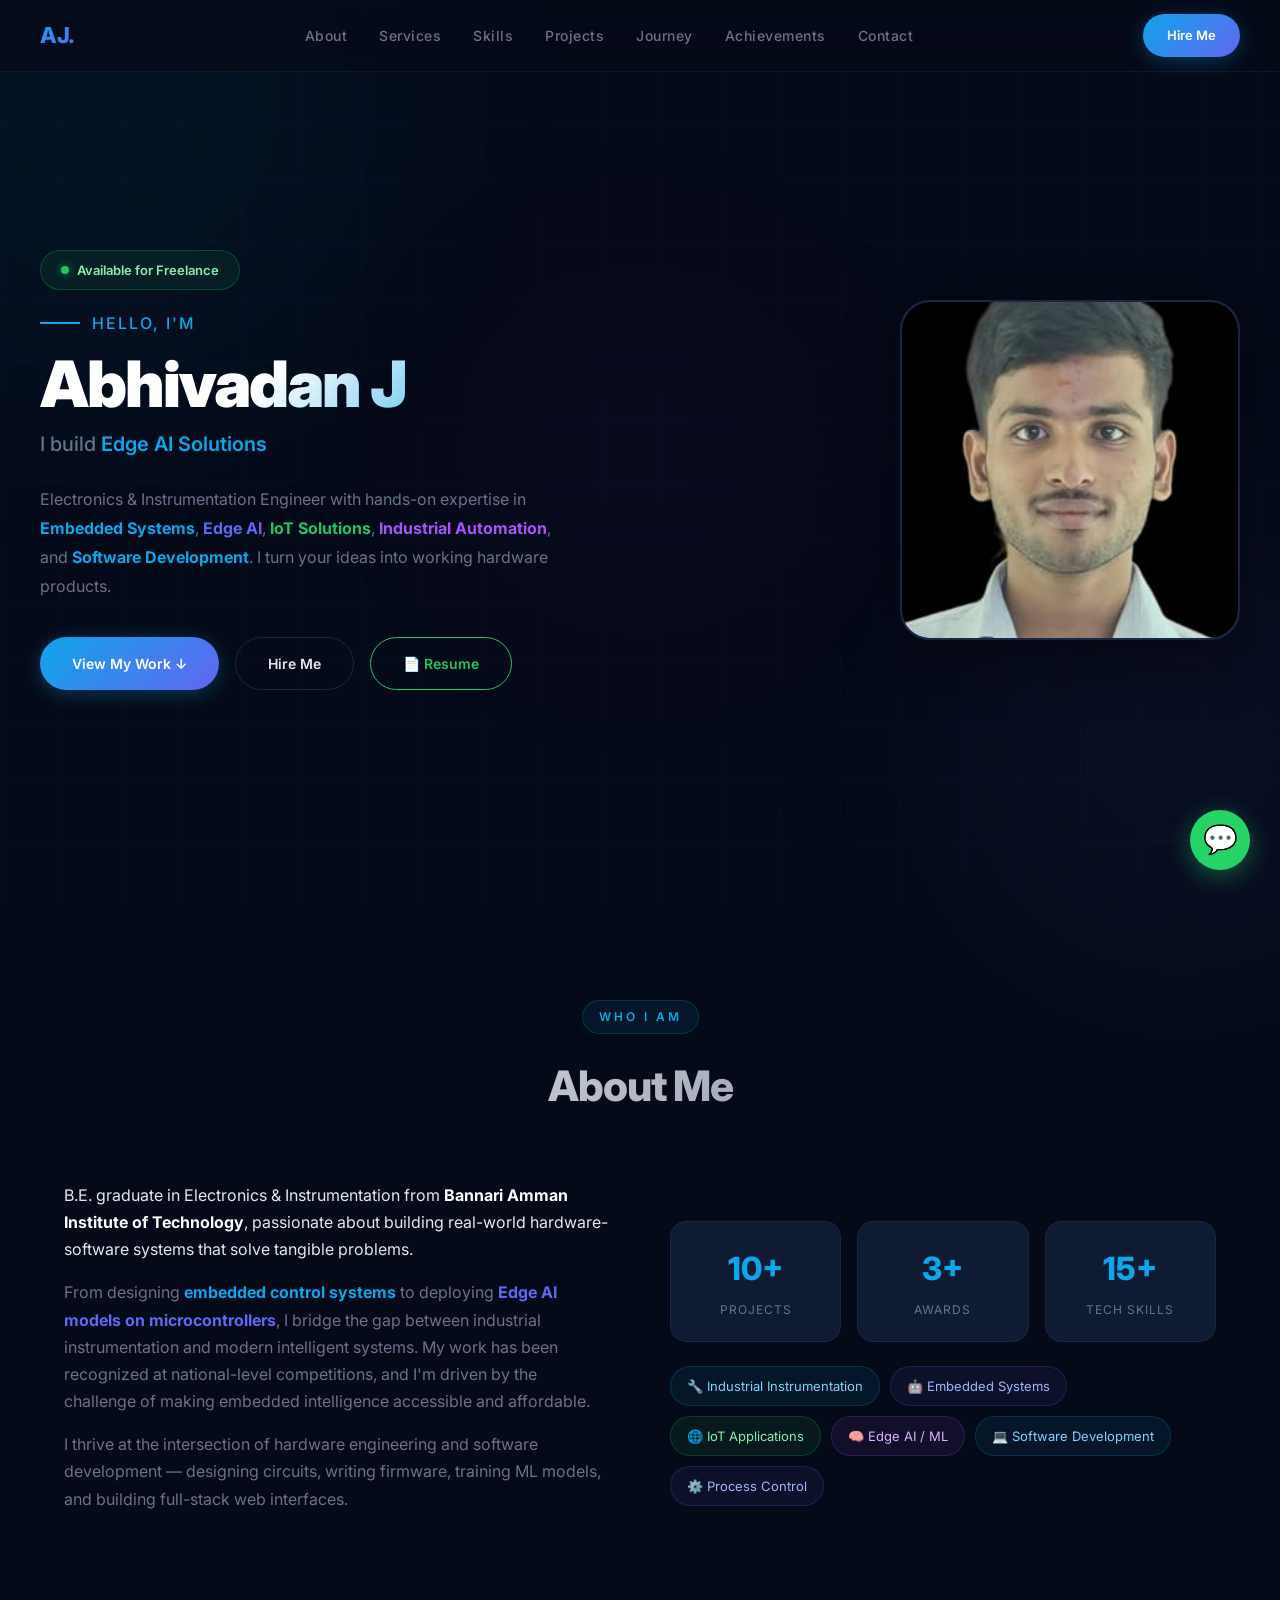
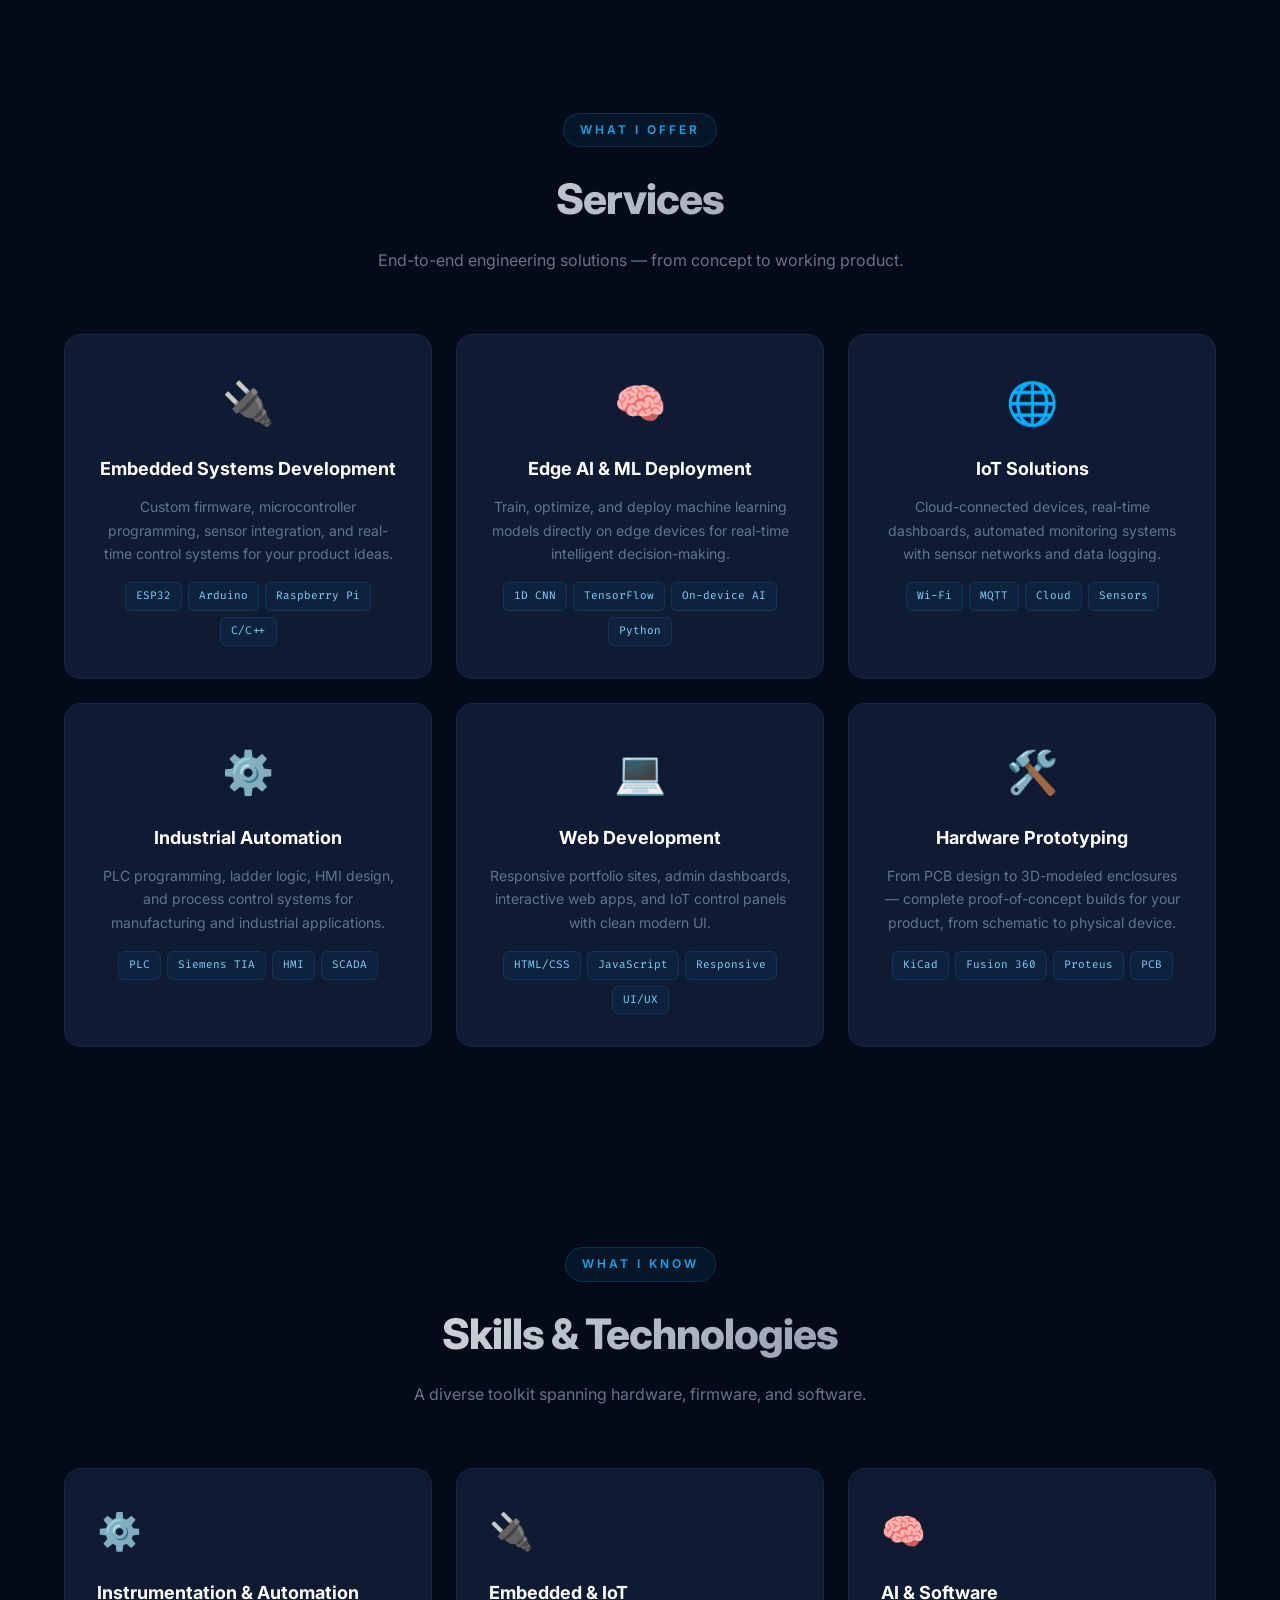
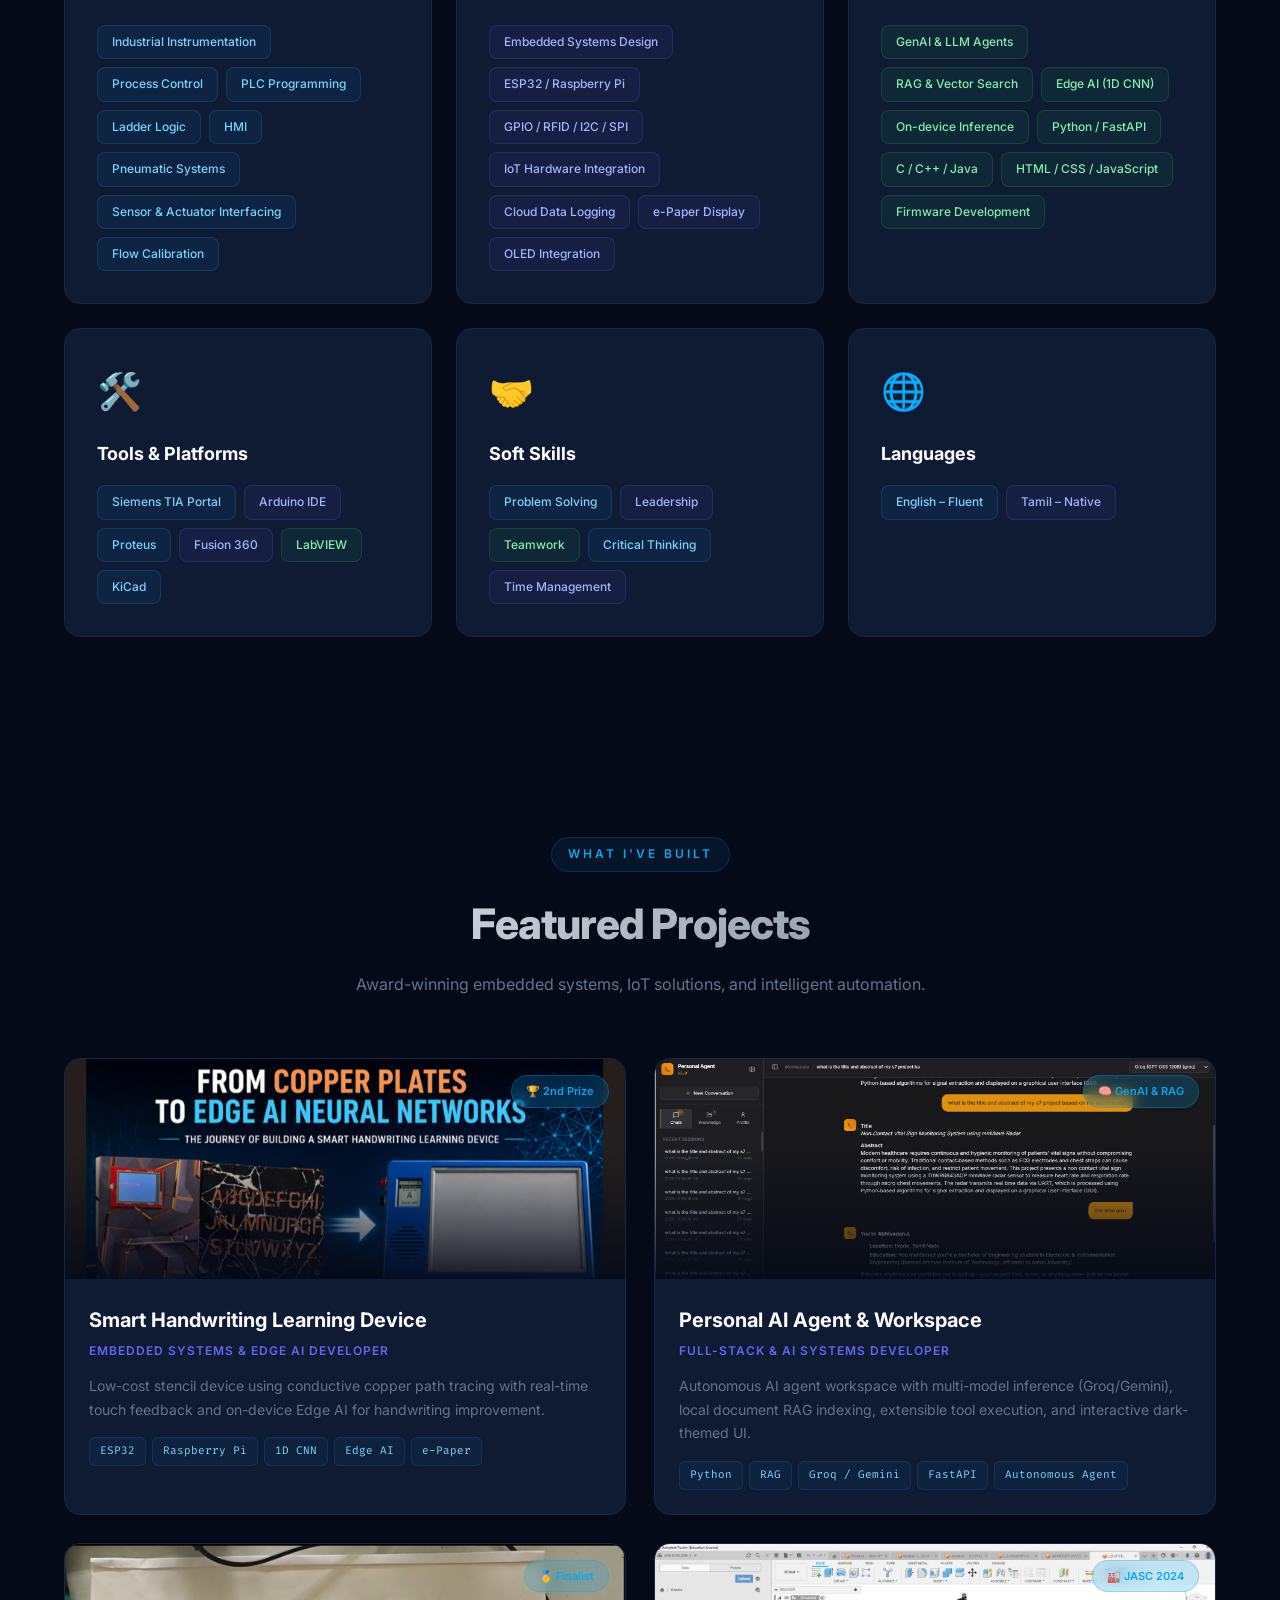
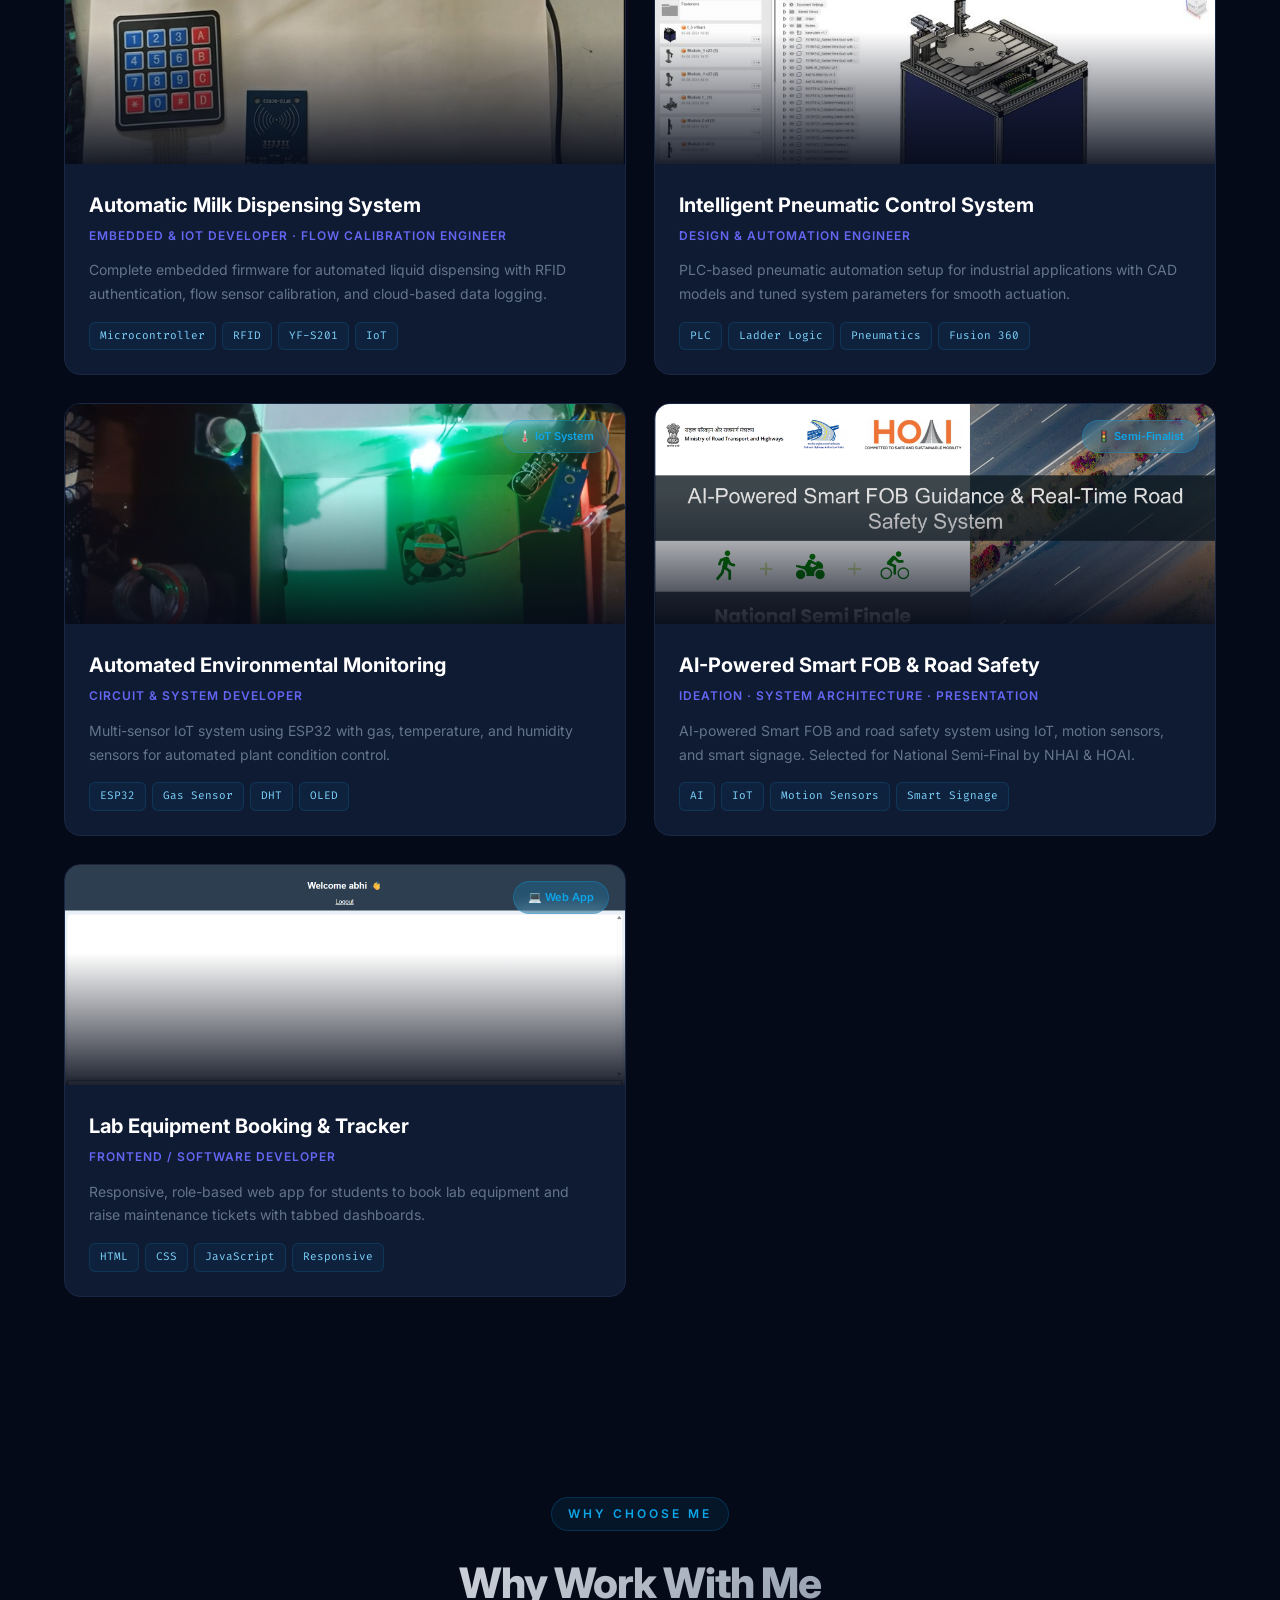
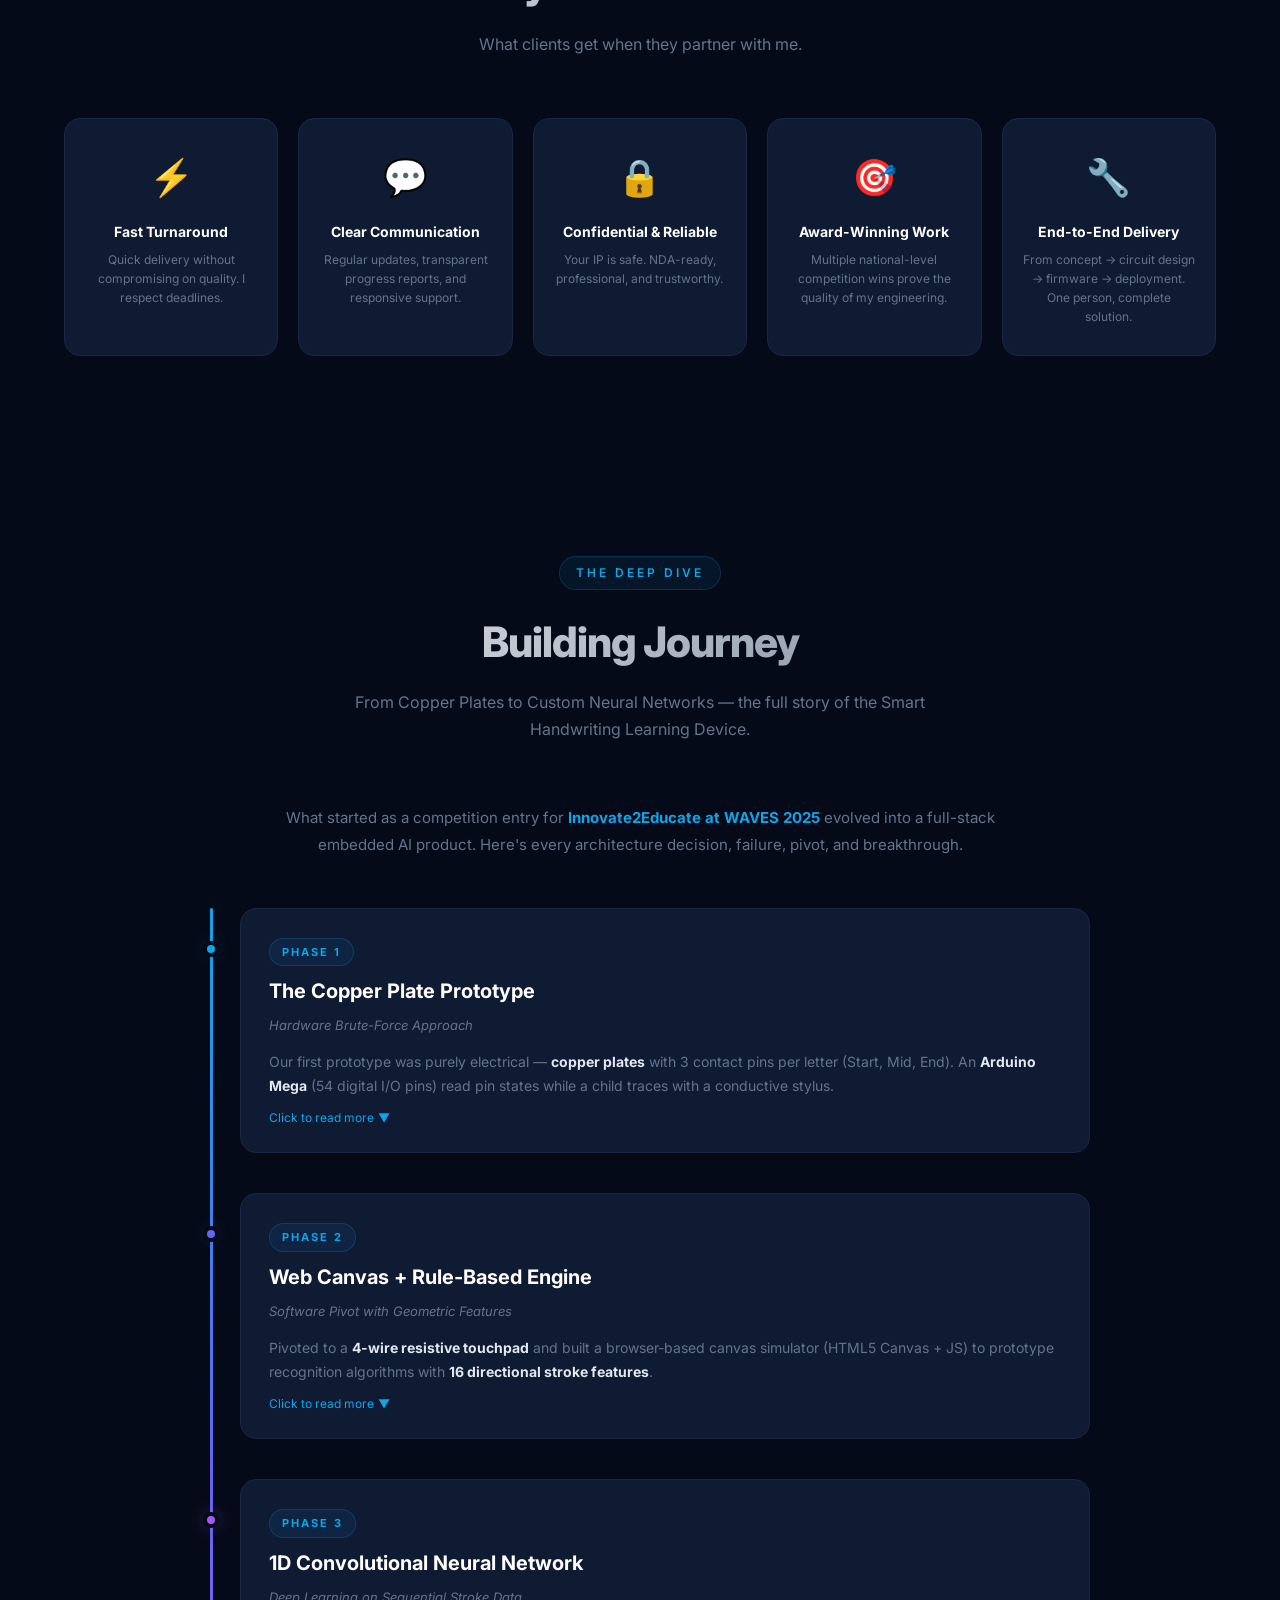
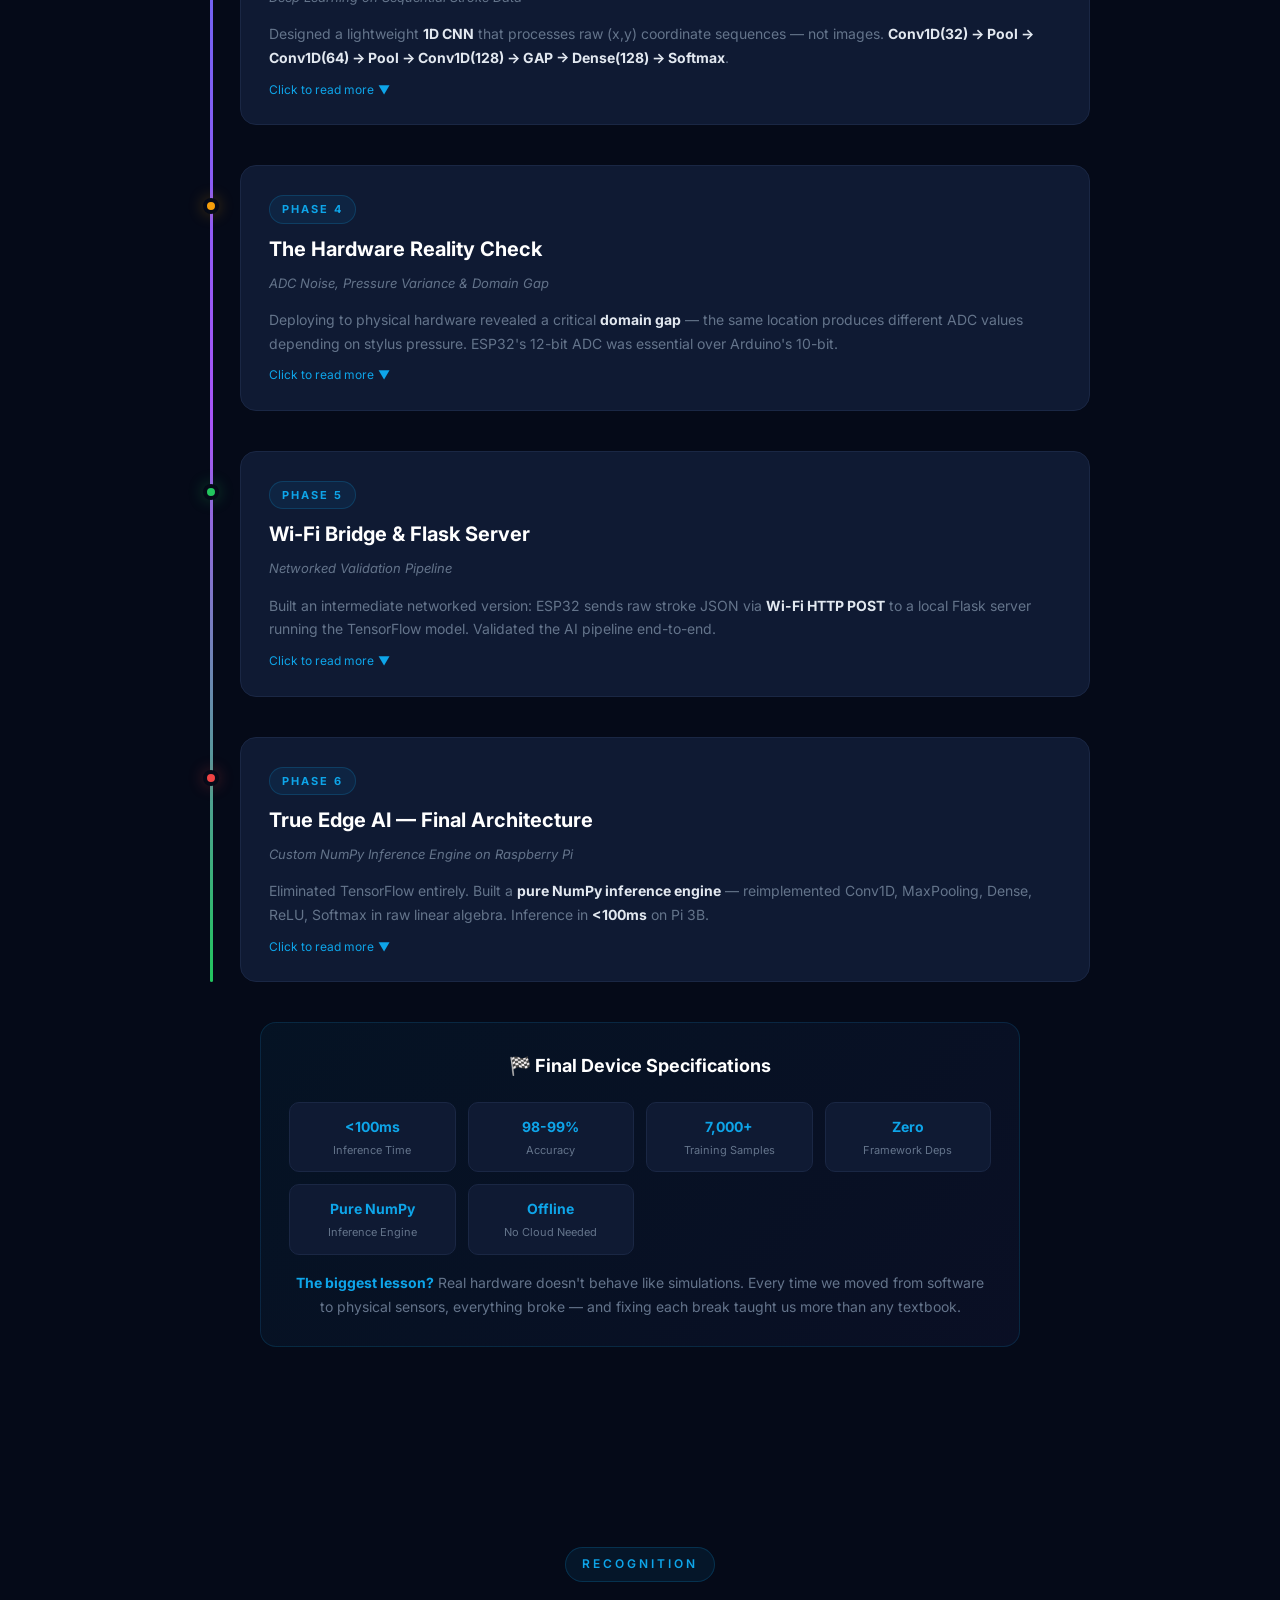
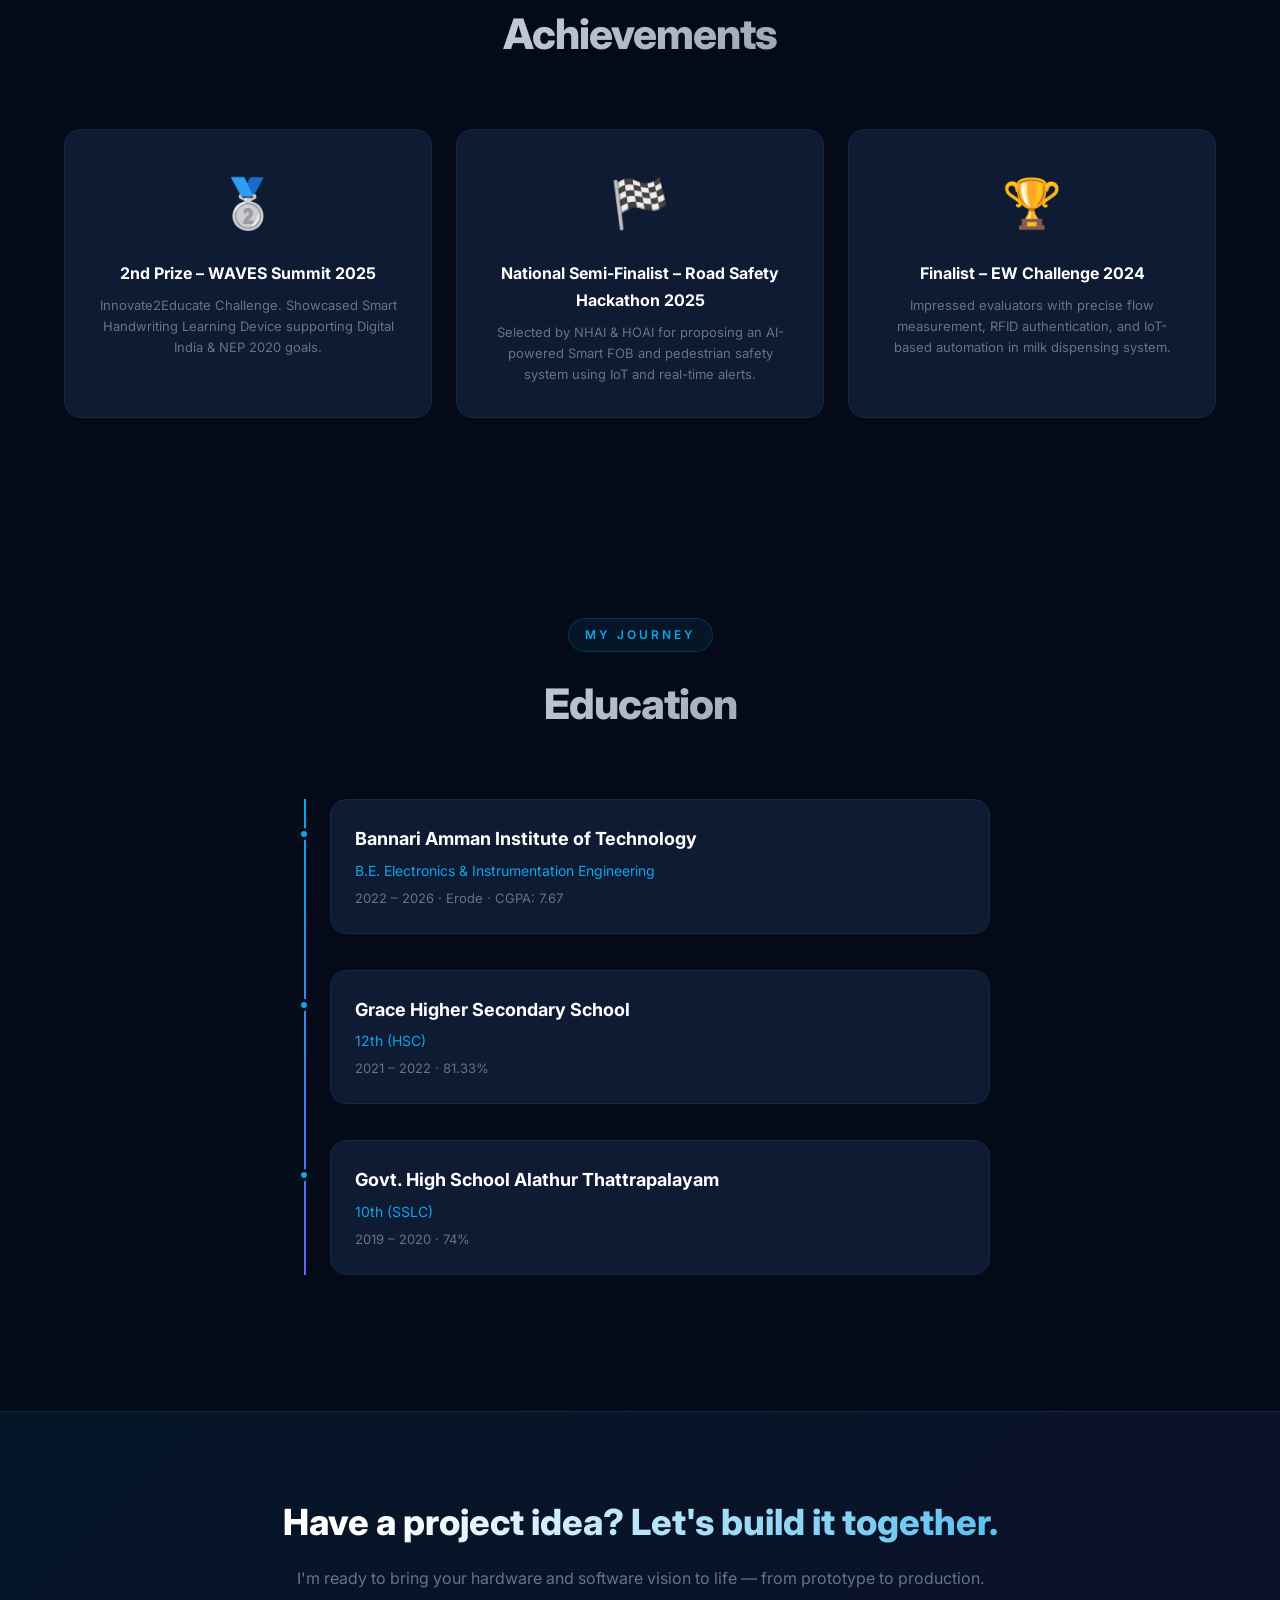
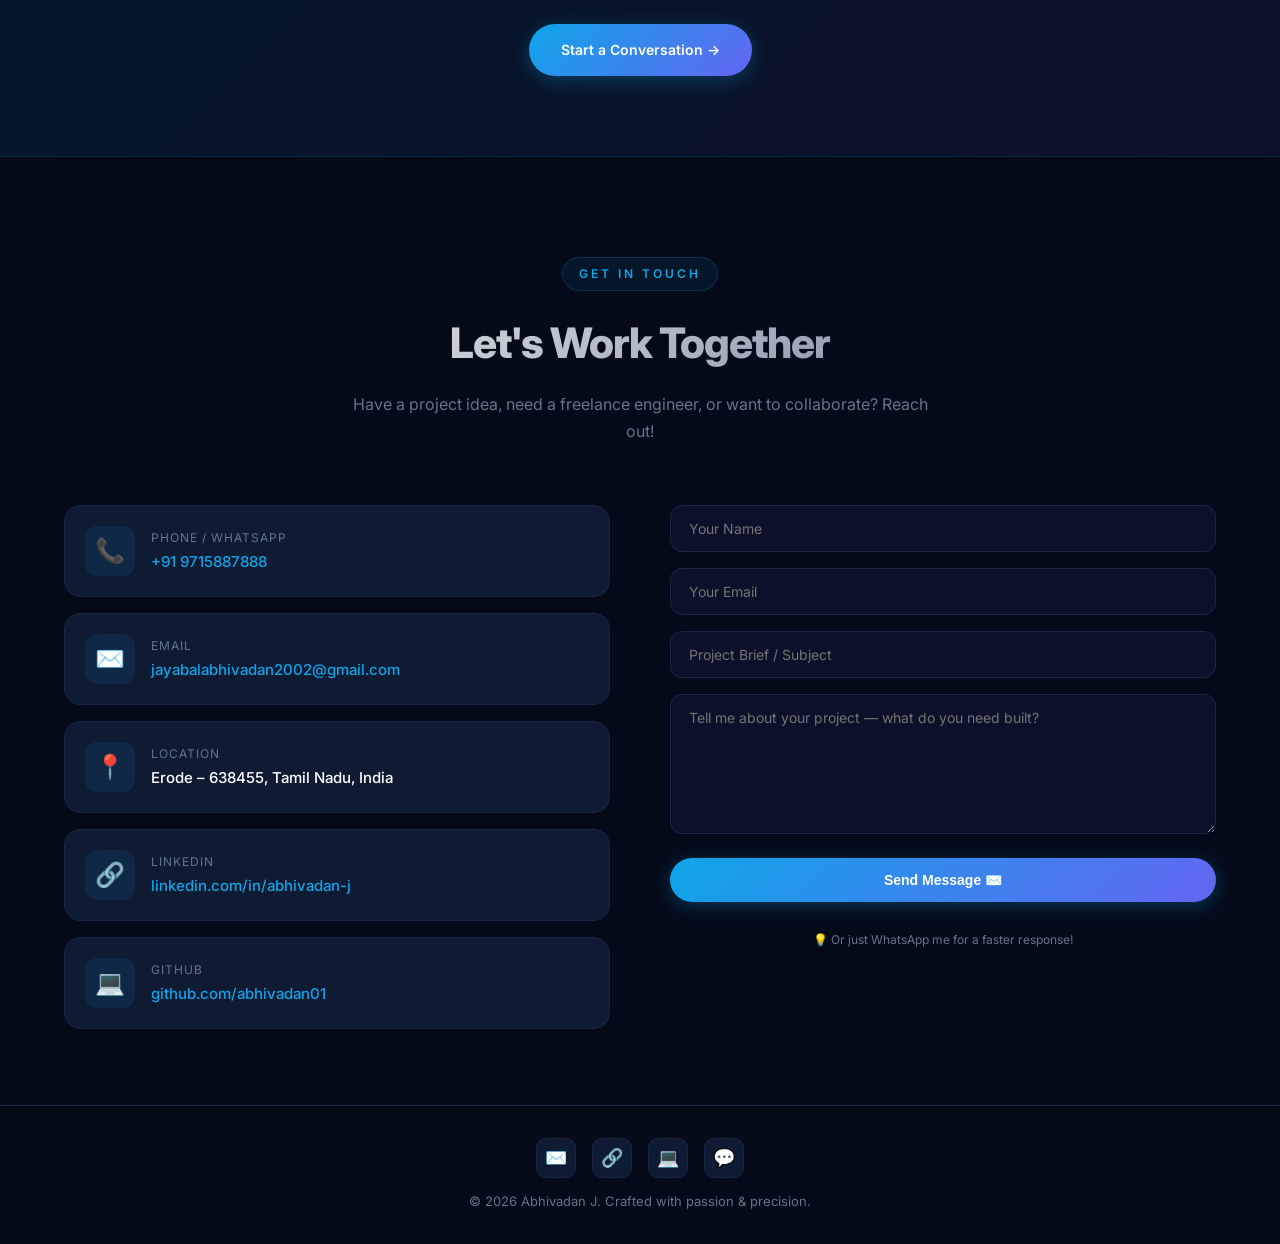
==== commit 97626c12: "Revert "Update portfolio hero, about, services, and skills to focus on Software & AI" This reverts c" ====
--- a/index.html
+++ b/index.html
@@ -3,25 +3,25 @@
 <head>
   <meta charset="UTF-8">
   <meta name="viewport" content="width=device-width, initial-scale=1.0">
-  <meta name="description" content="Abhivadan J – Software & AI Engineer specializing in Generative AI, LLMs, Local RAG, Python/FastAPI, Full-Stack Web Development, and Edge AI.">
-  <meta name="keywords" content="Software Engineer, AI Engineer, Generative AI, LLM, RAG, Python, FastAPI, JavaScript, Full-Stack, Edge AI, Embedded Systems, ESP32">
+  <meta name="description" content="Hire Abhivadan J – Freelance Embedded Systems, Edge AI, IoT & Industrial Automation Engineer. Custom firmware, hardware prototyping, and intelligent solutions.">
+  <meta name="keywords" content="Embedded Systems, Edge AI, IoT, Industrial Automation, Freelance Engineer, ESP32, Raspberry Pi, PLC, PCB Design, Hardware Prototyping">
   <meta name="author" content="Abhivadan J">
   <link rel="canonical" href="https://abhivadan01.github.io/">
   
   <!-- Open Graph / LinkedIn Preview Tags -->
   <meta property="og:type" content="website">
   <meta property="og:url" content="https://abhivadan01.github.io/">
-  <meta property="og:title" content="Abhivadan J | Software Engineer & AI Developer">
-  <meta property="og:description" content="Software & AI Engineer specializing in Generative AI, Local RAG, Python/FastAPI, Full-Stack Development, and intelligent systems.">
+  <meta property="og:title" content="Abhivadan J | Embedded Systems & Edge AI Engineer – Available for Freelance">
+  <meta property="og:description" content="Freelance Electronics & Instrumentation Engineer. Custom embedded systems, Edge AI deployment, IoT solutions, and industrial automation.">
   <meta property="og:image" content="https://abhivadan01.github.io/assets/linkedin_thumbnail.png">
   
   <!-- Twitter Card -->
   <meta name="twitter:card" content="summary_large_image">
-  <meta name="twitter:title" content="Abhivadan J | Software Engineer & AI Developer">
-  <meta name="twitter:description" content="Software & AI Engineer specializing in Generative AI, Local RAG, Python/FastAPI, Full-Stack Development, and intelligent systems.">
+  <meta name="twitter:title" content="Abhivadan J | Embedded Systems & Edge AI Engineer">
+  <meta name="twitter:description" content="Freelance Embedded Systems, Edge AI & IoT Engineer. Let's build something amazing together.">
   <meta name="twitter:image" content="https://abhivadan01.github.io/assets/linkedin_thumbnail.png">
   
-  <title>Abhivadan J | Software Engineer & AI Developer</title>
+  <title>Abhivadan J | Freelance Embedded Systems & Edge AI Engineer</title>
   <link rel="stylesheet" href="style.css">
   <link rel="icon" href="data:image/svg+xml,<svg xmlns='http://www.w3.org/2000/svg' viewBox='0 0 100 100'><text y='.9em' font-size='90'>⚡</text></svg>">
   
@@ -85,17 +85,18 @@
         <h1 class="hero-name">Abhivadan J</h1>
         <p class="hero-role">I build <span class="typed" id="typedText"></span><span class="cursor" style="color:var(--accent);font-weight:100;">|</span></p>
         <p class="hero-desc">
-          Software &amp; AI Engineer with hands-on expertise in
-          <strong style="color:var(--accent);">Generative AI &amp; LLMs</strong>,
-          <strong style="color:var(--accent2);">Python &amp; Full-Stack Development</strong>,
-          <strong style="color:var(--green);">Edge AI &amp; Machine Learning</strong>, and
-          <strong style="color:var(--accent3);">Embedded Systems</strong>.
-          I architect intelligent software systems and turn complex ideas into scalable, production-ready products.
+          Electronics & Instrumentation Engineer with hands-on expertise in
+          <strong style="color:var(--accent);">Embedded Systems</strong>,
+          <strong style="color:var(--accent2);">Edge AI</strong>,
+          <strong style="color:var(--green);">IoT Solutions</strong>,
+          <strong style="color:var(--accent3);">Industrial Automation</strong>, and
+          <strong style="color:var(--accent);">Software Development</strong>.
+          I turn your ideas into working hardware products.
         </p>
         <div class="hero-btns">
           <a href="#projects" class="btn-primary">View My Work ↓</a>
           <a href="#contact" class="btn-outline">Hire Me</a>
-          <a href="assets/Abhivadan_J_Software_AI_Resume.html" target="_blank" class="btn-outline" style="border-color:var(--green);color:var(--green);">📄 View Resume</a>
+          <a href="assets/Abhivadan_J_Resume.pdf" download class="btn-outline" style="border-color:var(--green);color:var(--green);">📄 Resume</a>
         </div>
       </div>
       <div class="hero-image">
@@ -116,18 +117,18 @@
       <div class="about-grid">
         <div class="fade-up">
           <p class="about-text">
-            Software &amp; AI Engineer with an engineering background from <strong style="color:var(--white);">Bannari Amman Institute of Technology</strong>,
-            passionate about building intelligent software applications, autonomous AI agents, and production-ready backends.
+            B.E. graduate in Electronics & Instrumentation from <strong style="color:var(--white);">Bannari Amman Institute of Technology</strong>,
+            passionate about building real-world hardware-software systems that solve tangible problems.
           </p>
           <p class="about-text" style="margin-top:16px; color:var(--muted);">
-            From architecting <strong style="color:var(--accent);">Generative AI agents &amp; local RAG pipelines</strong> to developing 
-            <strong style="color:var(--accent2);">custom neural inference engines in pure NumPy</strong> and building full-stack web platforms, 
-            I prioritize clean software design, robust APIs, and algorithmic efficiency. My foundational background in embedded systems 
-            gives me a unique edge in writing compute-efficient, low-latency, and hardware-conscious code.
+            From designing <strong style="color:var(--accent);">embedded control systems</strong> to deploying 
+            <strong style="color:var(--accent2);">Edge AI models on microcontrollers</strong>, I bridge the gap between 
+            industrial instrumentation and modern intelligent systems. My work has been recognized at national-level 
+            competitions, and I'm driven by the challenge of making embedded intelligence accessible and affordable.
           </p>
           <p class="about-text" style="margin-top:16px; color:var(--muted);">
-            Recognized with 3 national-level awards, I specialize in <strong style="color:var(--green);">Python (FastAPI), modern JavaScript, GenAI workflows</strong>, 
-            and data-intensive software systems that solve real-world problems.
+            I thrive at the intersection of hardware engineering and software development — designing circuits, 
+            writing firmware, training ML models, and building full-stack web interfaces.
           </p>
         </div>
         <div class="fade-up">
@@ -146,12 +147,12 @@
             </div>
           </div>
           <div style="margin-top:24px; display:flex; flex-wrap:wrap; gap:10px;">
-            <span style="padding:8px 16px; border-radius:50px; font-size:13px; background:rgba(14,165,233,0.08); border:1px solid rgba(14,165,233,0.2); color:#7dd3fc;">🧠 Generative AI &amp; LLMs</span>
-            <span style="padding:8px 16px; border-radius:50px; font-size:13px; background:rgba(99,102,241,0.08); border:1px solid rgba(99,102,241,0.2); color:#a5b4fc;">💻 Full-Stack &amp; Python Backend</span>
-            <span style="padding:8px 16px; border-radius:50px; font-size:13px; background:rgba(168,85,247,0.08); border:1px solid rgba(168,85,247,0.2); color:#d8b4fe;">📚 Local RAG &amp; Vector Search</span>
-            <span style="padding:8px 16px; border-radius:50px; font-size:13px; background:rgba(34,197,94,0.08); border:1px solid rgba(34,197,94,0.2); color:#86efac;">⚡ Edge AI &amp; NumPy Inference</span>
-            <span style="padding:8px 16px; border-radius:50px; font-size:13px; background:rgba(14,165,233,0.08); border:1px solid rgba(14,165,233,0.2); color:#7dd3fc;">🌐 Web Apps &amp; REST APIs</span>
-            <span style="padding:8px 16px; border-radius:50px; font-size:13px; background:rgba(99,102,241,0.08); border:1px solid rgba(99,102,241,0.2); color:#a5b4fc;">🤖 Embedded &amp; IoT Systems</span>
+            <span style="padding:8px 16px; border-radius:50px; font-size:13px; background:rgba(14,165,233,0.08); border:1px solid rgba(14,165,233,0.2); color:#7dd3fc;">🔧 Industrial Instrumentation</span>
+            <span style="padding:8px 16px; border-radius:50px; font-size:13px; background:rgba(99,102,241,0.08); border:1px solid rgba(99,102,241,0.2); color:#a5b4fc;">🤖 Embedded Systems</span>
+            <span style="padding:8px 16px; border-radius:50px; font-size:13px; background:rgba(34,197,94,0.08); border:1px solid rgba(34,197,94,0.2); color:#86efac;">🌐 IoT Applications</span>
+            <span style="padding:8px 16px; border-radius:50px; font-size:13px; background:rgba(168,85,247,0.08); border:1px solid rgba(168,85,247,0.2); color:#d8b4fe;">🧠 Edge AI / ML</span>
+            <span style="padding:8px 16px; border-radius:50px; font-size:13px; background:rgba(14,165,233,0.08); border:1px solid rgba(14,165,233,0.2); color:#7dd3fc;">💻 Software Development</span>
+            <span style="padding:8px 16px; border-radius:50px; font-size:13px; background:rgba(99,102,241,0.08); border:1px solid rgba(99,102,241,0.2); color:#a5b4fc;">⚙️ Process Control</span>
           </div>
         </div>
       </div>
@@ -164,73 +165,73 @@
       <div class="section-header fade-up">
         <span class="section-tag">What I Offer</span>
         <h2 class="section-title">Services</h2>
-        <p class="section-subtitle">Intelligent software solutions &amp; AI systems — from concept to scalable deployment.</p>
+        <p class="section-subtitle">End-to-end engineering solutions — from concept to working product.</p>
       </div>
       <div class="services-grid">
         <div class="service-card fade-up">
+          <div class="service-icon">🔌</div>
+          <h3 class="service-title">Embedded Systems Development</h3>
+          <p class="service-desc">Custom firmware, microcontroller programming, sensor integration, and real-time control systems for your product ideas.</p>
+          <div class="service-tags">
+            <span class="service-tag">ESP32</span>
+            <span class="service-tag">Arduino</span>
+            <span class="service-tag">Raspberry Pi</span>
+            <span class="service-tag">C/C++</span>
+          </div>
+        </div>
+        <div class="service-card fade-up">
           <div class="service-icon">🧠</div>
-          <h3 class="service-title">Generative AI &amp; LLM Systems</h3>
-          <p class="service-desc">Autonomous AI agents, local RAG knowledge retrieval, multi-model LLM orchestration (Groq, Gemini), and workflow automation.</p>
+          <h3 class="service-title">Edge AI & ML Deployment</h3>
+          <p class="service-desc">Train, optimize, and deploy machine learning models directly on edge devices for real-time intelligent decision-making.</p>
           <div class="service-tags">
-            <span class="service-tag">Groq / Gemini</span>
-            <span class="service-tag">Local RAG</span>
-            <span class="service-tag">AI Agents</span>
+            <span class="service-tag">1D CNN</span>
+            <span class="service-tag">TensorFlow</span>
+            <span class="service-tag">On-device AI</span>
             <span class="service-tag">Python</span>
+          </div>
+        </div>
+        <div class="service-card fade-up">
+          <div class="service-icon">🌐</div>
+          <h3 class="service-title">IoT Solutions</h3>
+          <p class="service-desc">Cloud-connected devices, real-time dashboards, automated monitoring systems with sensor networks and data logging.</p>
+          <div class="service-tags">
+            <span class="service-tag">Wi-Fi</span>
+            <span class="service-tag">MQTT</span>
+            <span class="service-tag">Cloud</span>
+            <span class="service-tag">Sensors</span>
+          </div>
+        </div>
+        <div class="service-card fade-up">
+          <div class="service-icon">⚙️</div>
+          <h3 class="service-title">Industrial Automation</h3>
+          <p class="service-desc">PLC programming, ladder logic, HMI design, and process control systems for manufacturing and industrial applications.</p>
+          <div class="service-tags">
+            <span class="service-tag">PLC</span>
+            <span class="service-tag">Siemens TIA</span>
+            <span class="service-tag">HMI</span>
+            <span class="service-tag">SCADA</span>
           </div>
         </div>
         <div class="service-card fade-up">
           <div class="service-icon">💻</div>
-          <h3 class="service-title">Full-Stack &amp; Backend Engineering</h3>
-          <p class="service-desc">Scalable Python/FastAPI backends, RESTful APIs, asynchronous services, and responsive modern web user interfaces.</p>
+          <h3 class="service-title">Web Development</h3>
+          <p class="service-desc">Responsive portfolio sites, admin dashboards, interactive web apps, and IoT control panels with clean modern UI.</p>
           <div class="service-tags">
-            <span class="service-tag">FastAPI</span>
-            <span class="service-tag">Python</span>
+            <span class="service-tag">HTML/CSS</span>
             <span class="service-tag">JavaScript</span>
-            <span class="service-tag">REST APIs</span>
+            <span class="service-tag">Responsive</span>
+            <span class="service-tag">UI/UX</span>
           </div>
         </div>
         <div class="service-card fade-up">
-          <div class="service-icon">⚡</div>
-          <h3 class="service-title">Edge AI &amp; Custom ML Engines</h3>
-          <p class="service-desc">Train, optimize, and deploy lightweight neural networks on edge devices and zero-dependency NumPy inference engines for real-time inference.</p>
+          <div class="service-icon">🛠️</div>
+          <h3 class="service-title">Hardware Prototyping</h3>
+          <p class="service-desc">From PCB design to 3D-modeled enclosures — complete proof-of-concept builds for your product, from schematic to physical device.</p>
           <div class="service-tags">
-            <span class="service-tag">1D CNN</span>
-            <span class="service-tag">NumPy Engine</span>
-            <span class="service-tag">TensorFlow</span>
-            <span class="service-tag">On-Device AI</span>
-          </div>
-        </div>
-        <div class="service-card fade-up">
-          <div class="service-icon">📊</div>
-          <h3 class="service-title">Data Streaming &amp; Analytics GUIs</h3>
-          <p class="service-desc">High-throughput data parsing, digital signal processing algorithms, desktop/web analytics GUIs, and cloud webhook alert pipelines.</p>
-          <div class="service-tags">
-            <span class="service-tag">Python</span>
-            <span class="service-tag">Matplotlib</span>
-            <span class="service-tag">Tkinter</span>
-            <span class="service-tag">Data Streaming</span>
-          </div>
-        </div>
-        <div class="service-card fade-up">
-          <div class="service-icon">🌐</div>
-          <h3 class="service-title">IoT &amp; Cloud Connected Systems</h3>
-          <p class="service-desc">Cloud-connected devices, MQTT data logging pipelines, automated monitoring systems, and remote telemetry dashboards.</p>
-          <div class="service-tags">
-            <span class="service-tag">MQTT</span>
-            <span class="service-tag">IoT Cloud</span>
-            <span class="service-tag">Wi-Fi</span>
-            <span class="service-tag">Sensors</span>
-          </div>
-        </div>
-        <div class="service-card fade-up">
-          <div class="service-icon">🔌</div>
-          <h3 class="service-title">Embedded Systems &amp; Automation</h3>
-          <p class="service-desc">Microcontroller firmware (ESP32/Pi), industrial PLC automation, and hardware-software integration for real-world sensing and actuation.</p>
-          <div class="service-tags">
-            <span class="service-tag">ESP32</span>
-            <span class="service-tag">Raspberry Pi</span>
-            <span class="service-tag">PLC</span>
-            <span class="service-tag">Embedded C</span>
+            <span class="service-tag">KiCad</span>
+            <span class="service-tag">Fusion 360</span>
+            <span class="service-tag">Proteus</span>
+            <span class="service-tag">PCB</span>
           </div>
         </div>
       </div>
@@ -243,76 +244,77 @@
       <div class="section-header fade-up">
         <span class="section-tag">What I Know</span>
         <h2 class="section-title">Skills & Technologies</h2>
-        <p class="section-subtitle">A modern toolkit focused on AI, full-stack software, and intelligent hardware systems.</p>
+        <p class="section-subtitle">A diverse toolkit spanning hardware, firmware, and software.</p>
       </div>
       <div class="skills-grid">
         <div class="skill-category fade-up">
-          <div class="skill-cat-icon">🧠</div>
-          <h3 class="skill-cat-title">AI &amp; Machine Learning</h3>
-          <div class="skill-tags">
-            <span class="skill-tag green">GenAI &amp; LLM Agents</span>
-            <span class="skill-tag green">Local RAG &amp; Vector Search</span>
-            <span class="skill-tag green">Edge AI (1D CNN)</span>
-            <span class="skill-tag green">Pure NumPy Inference Engine</span>
-            <span class="skill-tag green">TinyML / On-Device AI</span>
-            <span class="skill-tag green">TensorFlow &amp; Keras</span>
-          </div>
-        </div>
-        <div class="skill-category fade-up">
-          <div class="skill-cat-icon">💻</div>
-          <h3 class="skill-cat-title">Software &amp; Web Development</h3>
-          <div class="skill-tags">
-            <span class="skill-tag">Python (FastAPI / Flask)</span>
-            <span class="skill-tag">JavaScript (ES6+)</span>
-            <span class="skill-tag">HTML5 / CSS3</span>
-            <span class="skill-tag">RESTful APIs &amp; Async I/O</span>
-            <span class="skill-tag">Responsive UI/UX</span>
-            <span class="skill-tag">C / C++ / Java</span>
-          </div>
-        </div>
-        <div class="skill-category fade-up">
-          <div class="skill-cat-icon">🛠️</div>
-          <h3 class="skill-cat-title">Developer Tools &amp; Systems</h3>
-          <div class="skill-tags">
-            <span class="skill-tag purple">Git &amp; GitHub</span>
-            <span class="skill-tag purple">Linux / Bash Scripting</span>
-            <span class="skill-tag purple">Postman</span>
-            <span class="skill-tag purple">VS Code</span>
-            <span class="skill-tag purple">Arduino IDE</span>
-            <span class="skill-tag purple">Siemens TIA Portal</span>
-          </div>
-        </div>
-        <div class="skill-category fade-up">
-          <div class="skill-cat-icon">🔌</div>
-          <h3 class="skill-cat-title">Embedded &amp; IoT Systems</h3>
-          <div class="skill-tags">
-            <span class="skill-tag purple">ESP32 / Raspberry Pi</span>
-            <span class="skill-tag purple">Microcontroller Firmware</span>
-            <span class="skill-tag purple">UART / SPI / I2C / GPIO</span>
-            <span class="skill-tag purple">MQTT Telemetry</span>
-            <span class="skill-tag purple">RFID &amp; Sensor Calibration</span>
-            <span class="skill-tag purple">e-Paper &amp; OLED Integration</span>
-          </div>
-        </div>
-        <div class="skill-category fade-up">
           <div class="skill-cat-icon">⚙️</div>
-          <h3 class="skill-cat-title">Instrumentation &amp; Automation</h3>
+          <h3 class="skill-cat-title">Instrumentation & Automation</h3>
           <div class="skill-tags">
             <span class="skill-tag">Industrial Instrumentation</span>
             <span class="skill-tag">Process Control</span>
-            <span class="skill-tag">PLC Programming (Ladder)</span>
-            <span class="skill-tag">HMI &amp; SCADA</span>
+            <span class="skill-tag">PLC Programming</span>
+            <span class="skill-tag">Ladder Logic</span>
+            <span class="skill-tag">HMI</span>
             <span class="skill-tag">Pneumatic Systems</span>
-            <span class="skill-tag">Fusion 360 (CAD)</span>
+            <span class="skill-tag">Sensor & Actuator Interfacing</span>
+            <span class="skill-tag">Flow Calibration</span>
+          </div>
+        </div>
+        <div class="skill-category fade-up">
+          <div class="skill-cat-icon">🔌</div>
+          <h3 class="skill-cat-title">Embedded & IoT</h3>
+          <div class="skill-tags">
+            <span class="skill-tag purple">Embedded Systems Design</span>
+            <span class="skill-tag purple">ESP32 / Raspberry Pi</span>
+            <span class="skill-tag purple">GPIO / RFID / I2C / SPI</span>
+            <span class="skill-tag purple">IoT Hardware Integration</span>
+            <span class="skill-tag purple">Cloud Data Logging</span>
+            <span class="skill-tag purple">e-Paper Display</span>
+            <span class="skill-tag purple">OLED Integration</span>
+          </div>
+        </div>
+        <div class="skill-category fade-up">
+          <div class="skill-cat-icon">🧠</div>
+          <h3 class="skill-cat-title">AI & Software</h3>
+          <div class="skill-tags">
+            <span class="skill-tag green">GenAI & LLM Agents</span>
+            <span class="skill-tag green">RAG & Vector Search</span>
+            <span class="skill-tag green">Edge AI (1D CNN)</span>
+            <span class="skill-tag green">On-device Inference</span>
+            <span class="skill-tag green">Python / FastAPI</span>
+            <span class="skill-tag green">C / C++ / Java</span>
+            <span class="skill-tag green">HTML / CSS / JavaScript</span>
+            <span class="skill-tag green">Firmware Development</span>
+          </div>
+        </div>
+        <div class="skill-category fade-up">
+          <div class="skill-cat-icon">🛠️</div>
+          <h3 class="skill-cat-title">Tools & Platforms</h3>
+          <div class="skill-tags">
+            <span class="skill-tag">Siemens TIA Portal</span>
+            <span class="skill-tag purple">Arduino IDE</span>
+            <span class="skill-tag">Proteus</span>
+            <span class="skill-tag purple">Fusion 360</span>
+            <span class="skill-tag green">LabVIEW</span>
+            <span class="skill-tag">KiCad</span>
           </div>
         </div>
         <div class="skill-category fade-up">
           <div class="skill-cat-icon">🤝</div>
-          <h3 class="skill-cat-title">Soft Skills &amp; Languages</h3>
+          <h3 class="skill-cat-title">Soft Skills</h3>
           <div class="skill-tags">
             <span class="skill-tag">Problem Solving</span>
-            <span class="skill-tag purple">System Architecture</span>
+            <span class="skill-tag purple">Leadership</span>
             <span class="skill-tag green">Teamwork</span>
+            <span class="skill-tag">Critical Thinking</span>
+            <span class="skill-tag purple">Time Management</span>
+          </div>
+        </div>
+        <div class="skill-category fade-up">
+          <div class="skill-cat-icon">🌐</div>
+          <h3 class="skill-cat-title">Languages</h3>
+          <div class="skill-tags">
             <span class="skill-tag">English – Fluent</span>
             <span class="skill-tag purple">Tamil – Native</span>
           </div>
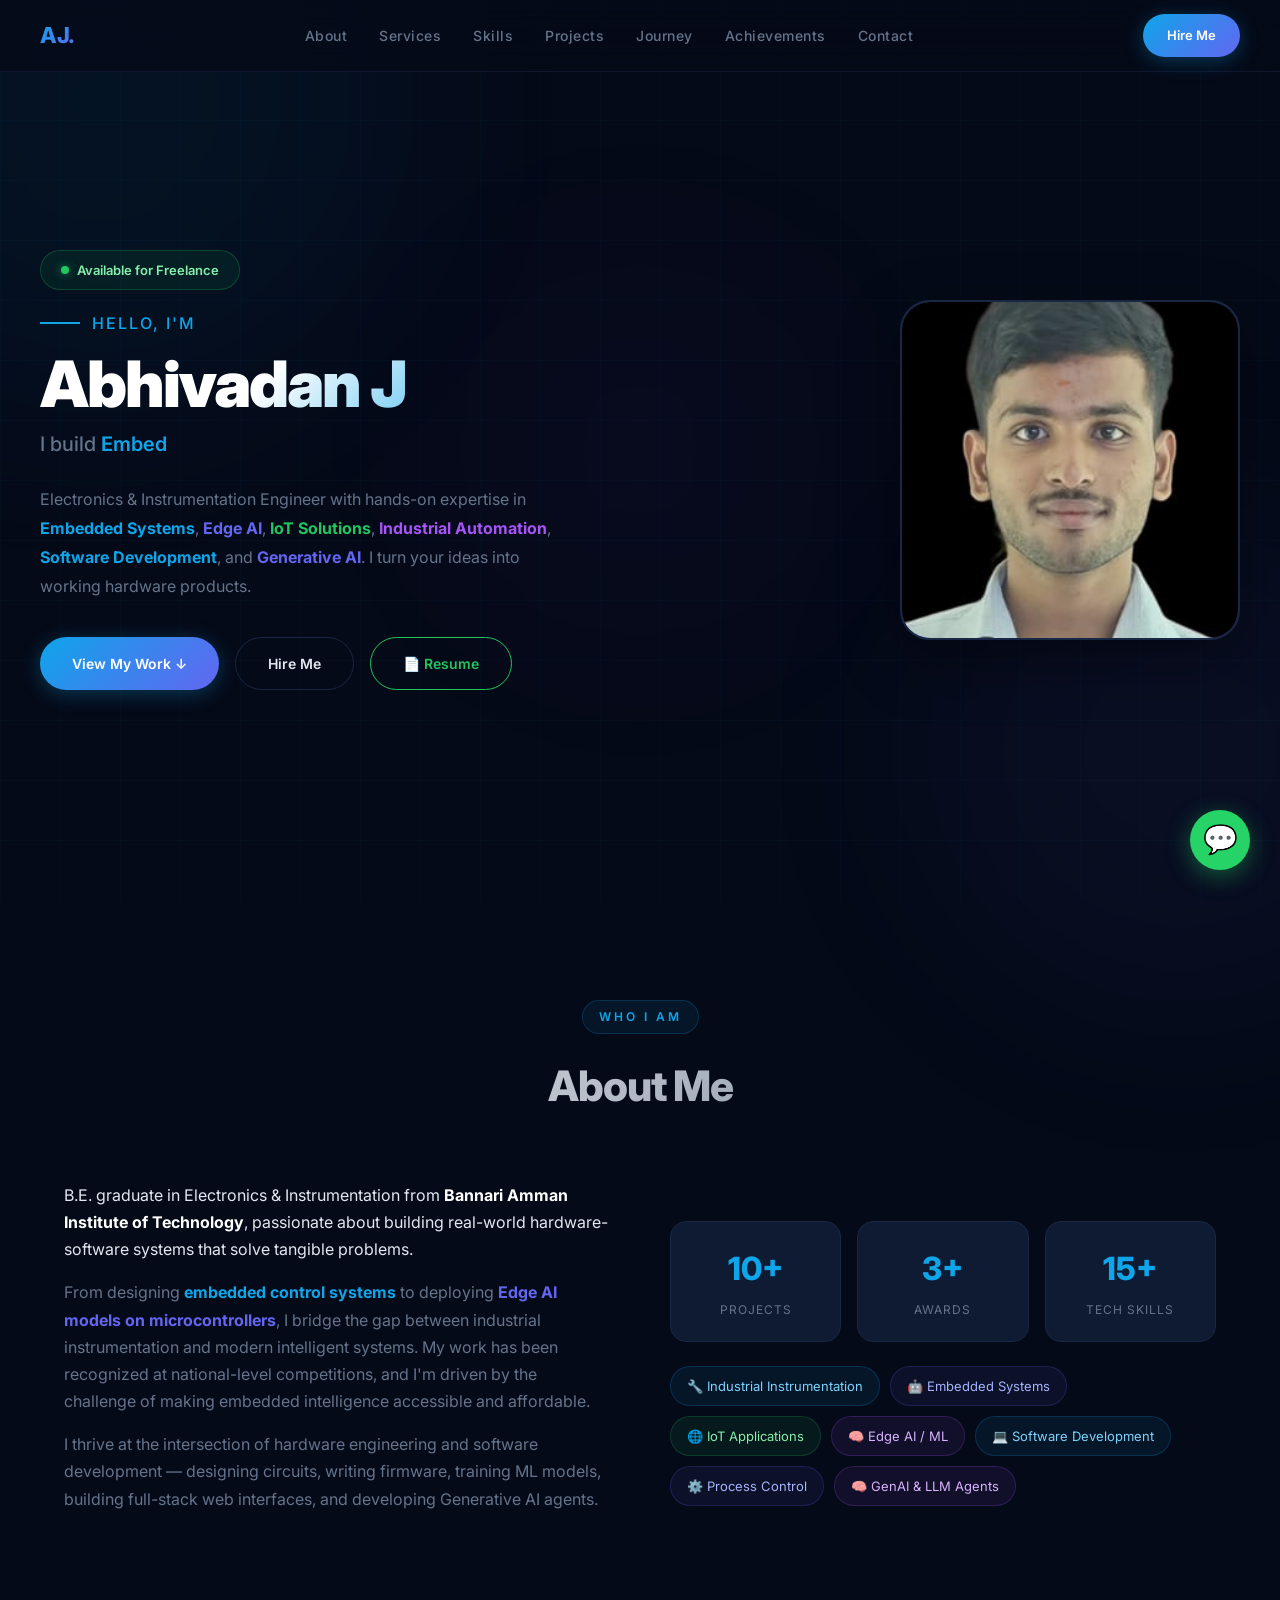
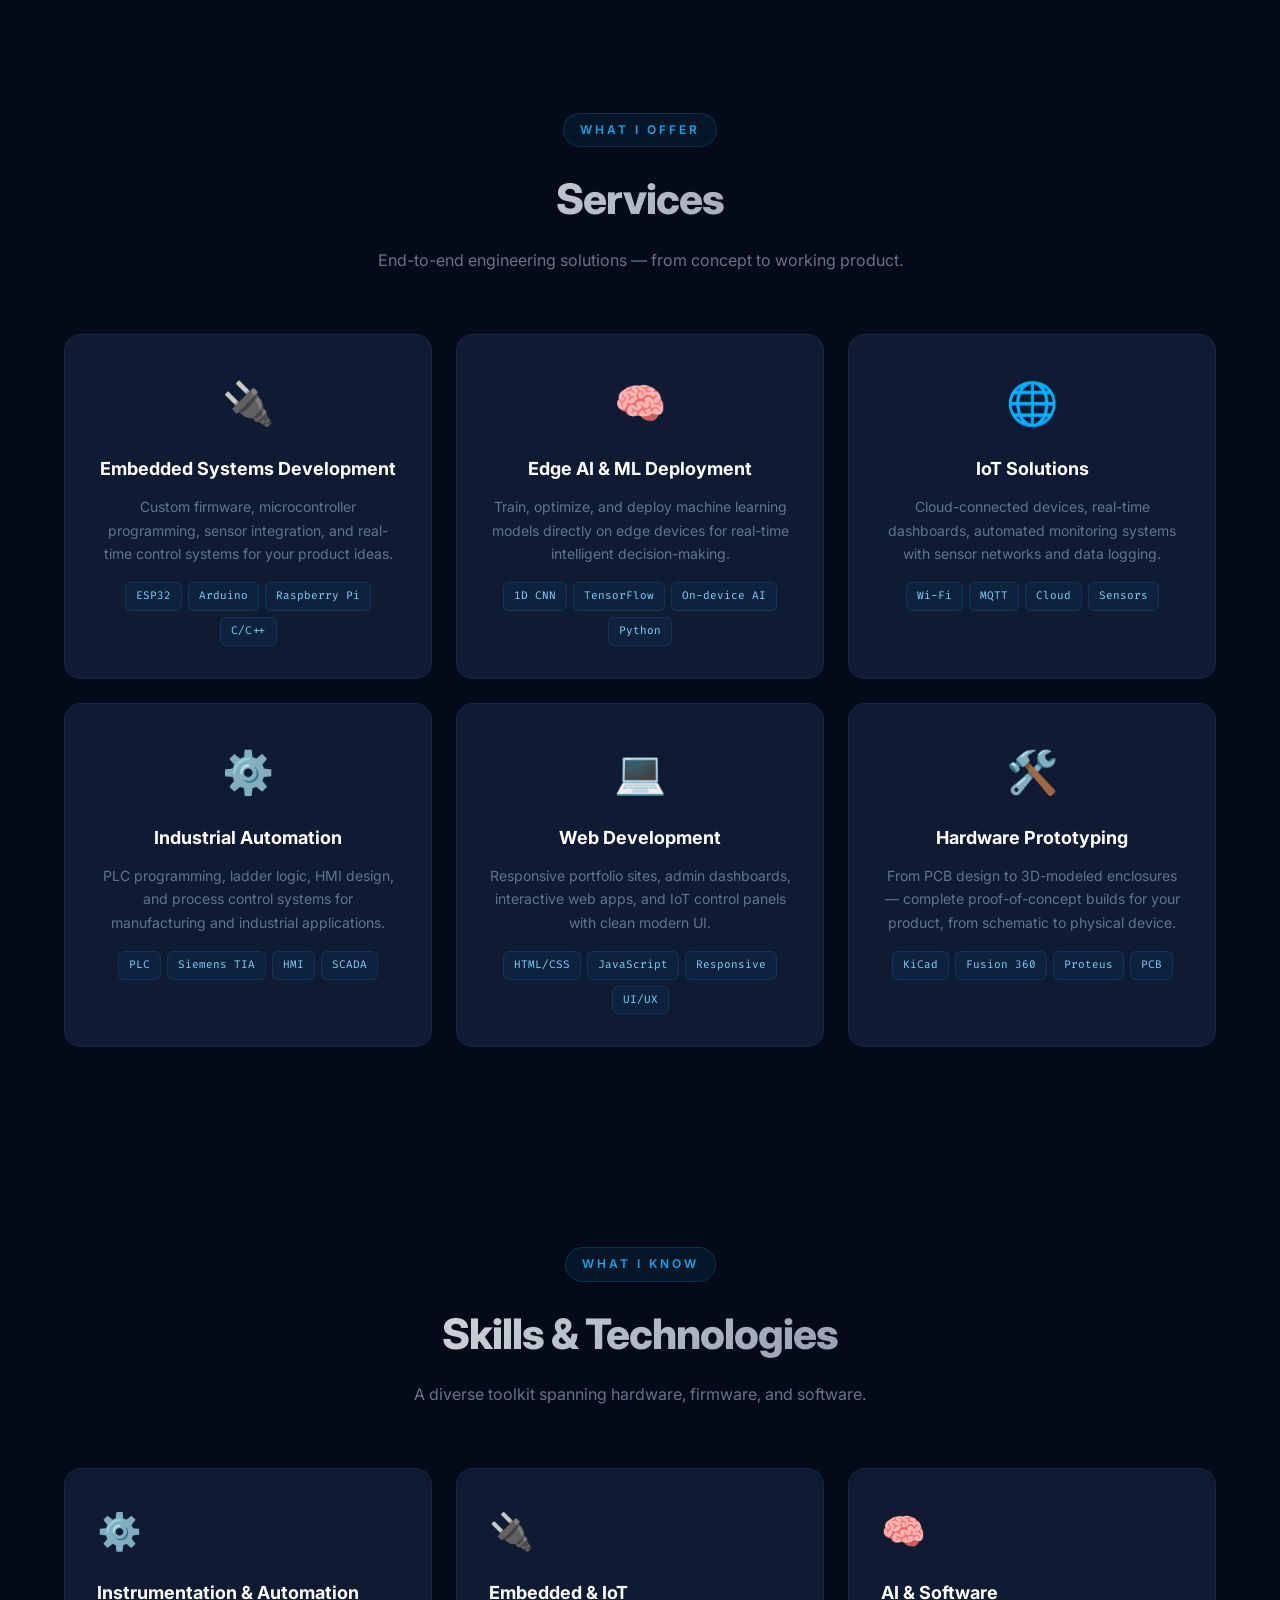
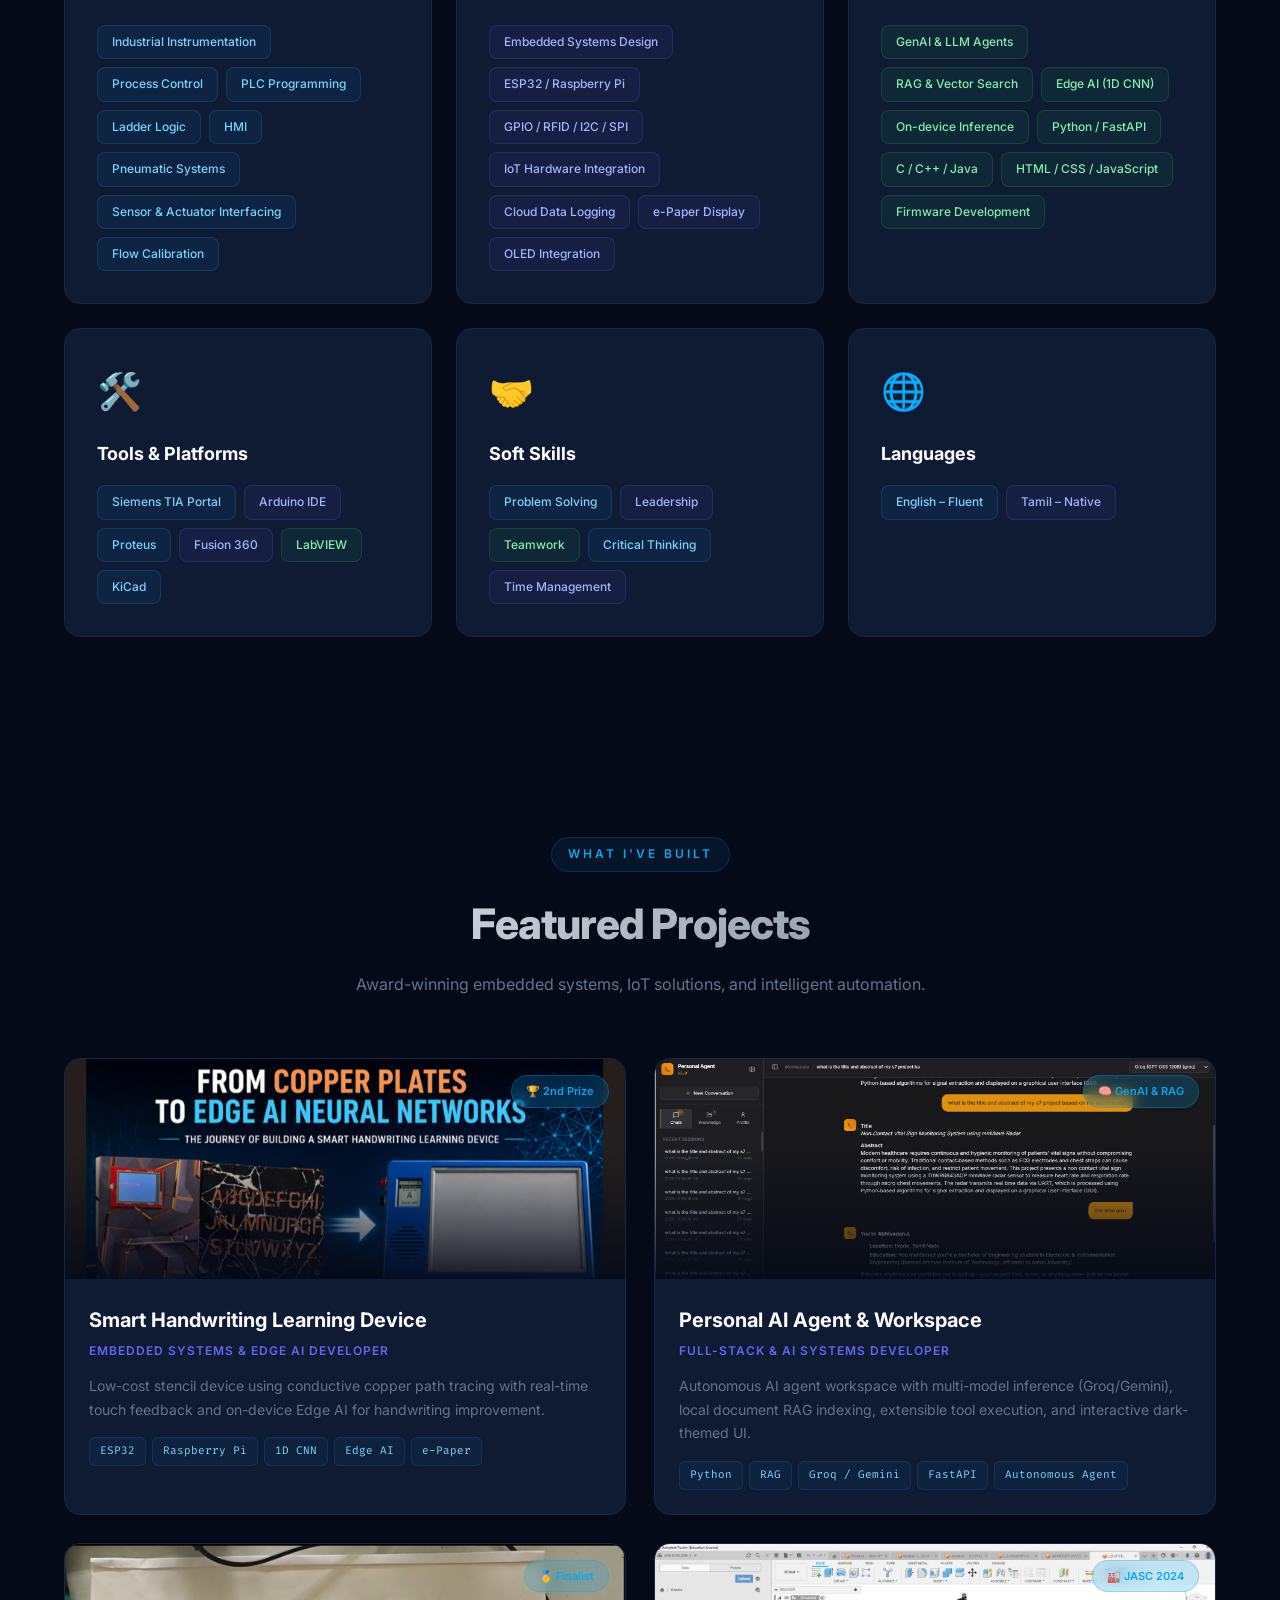
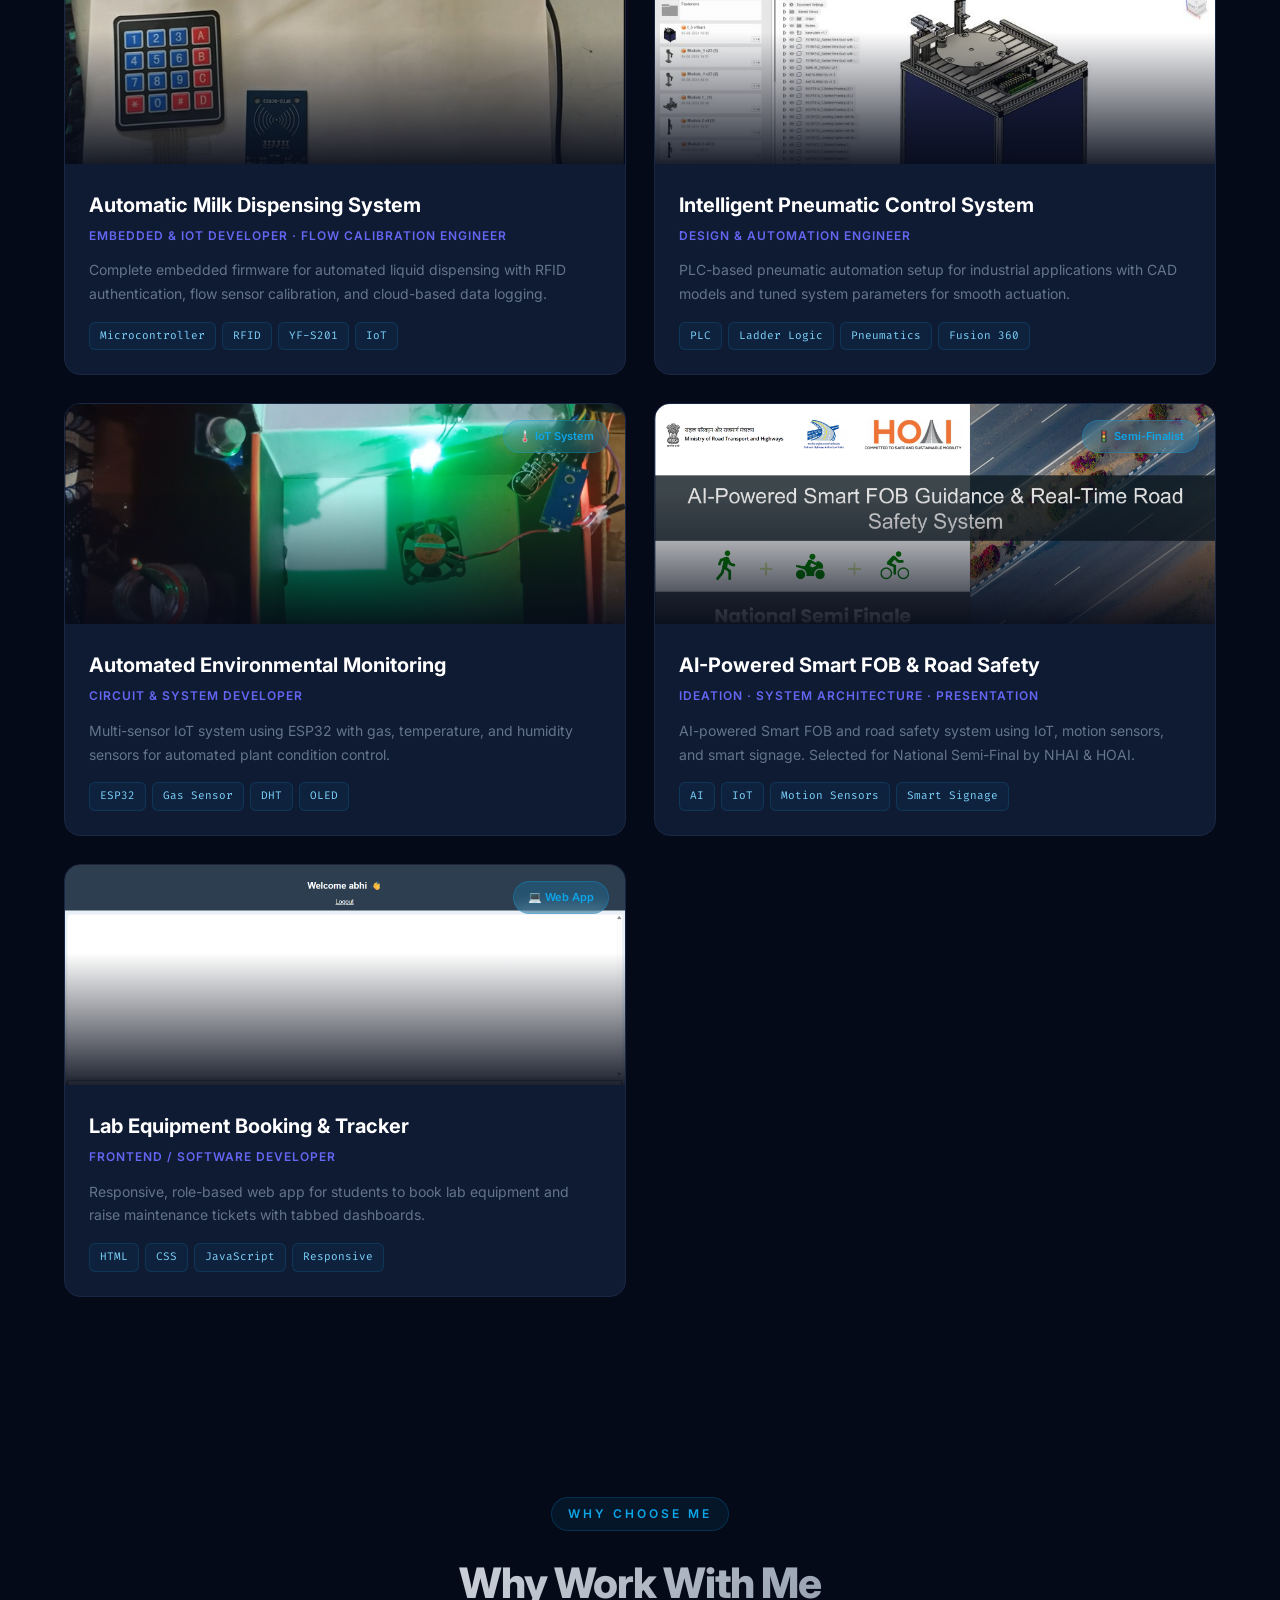
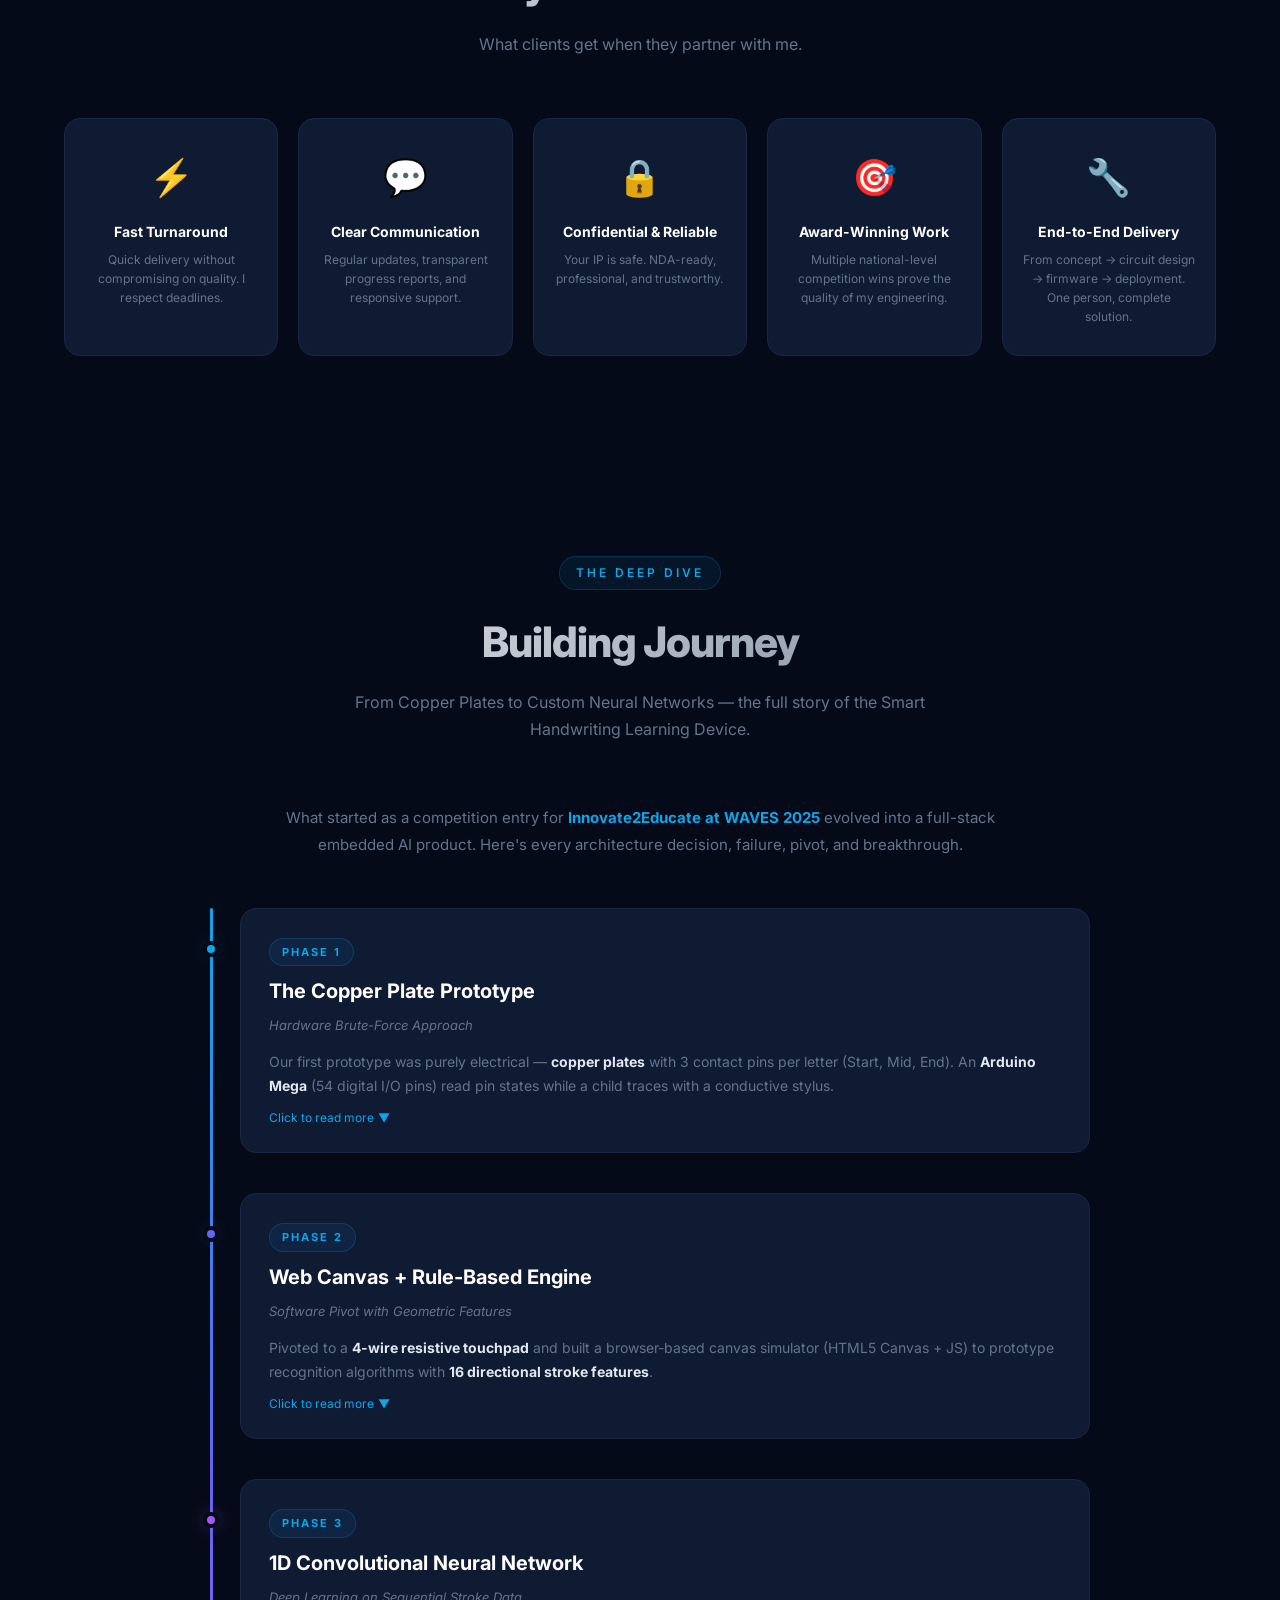
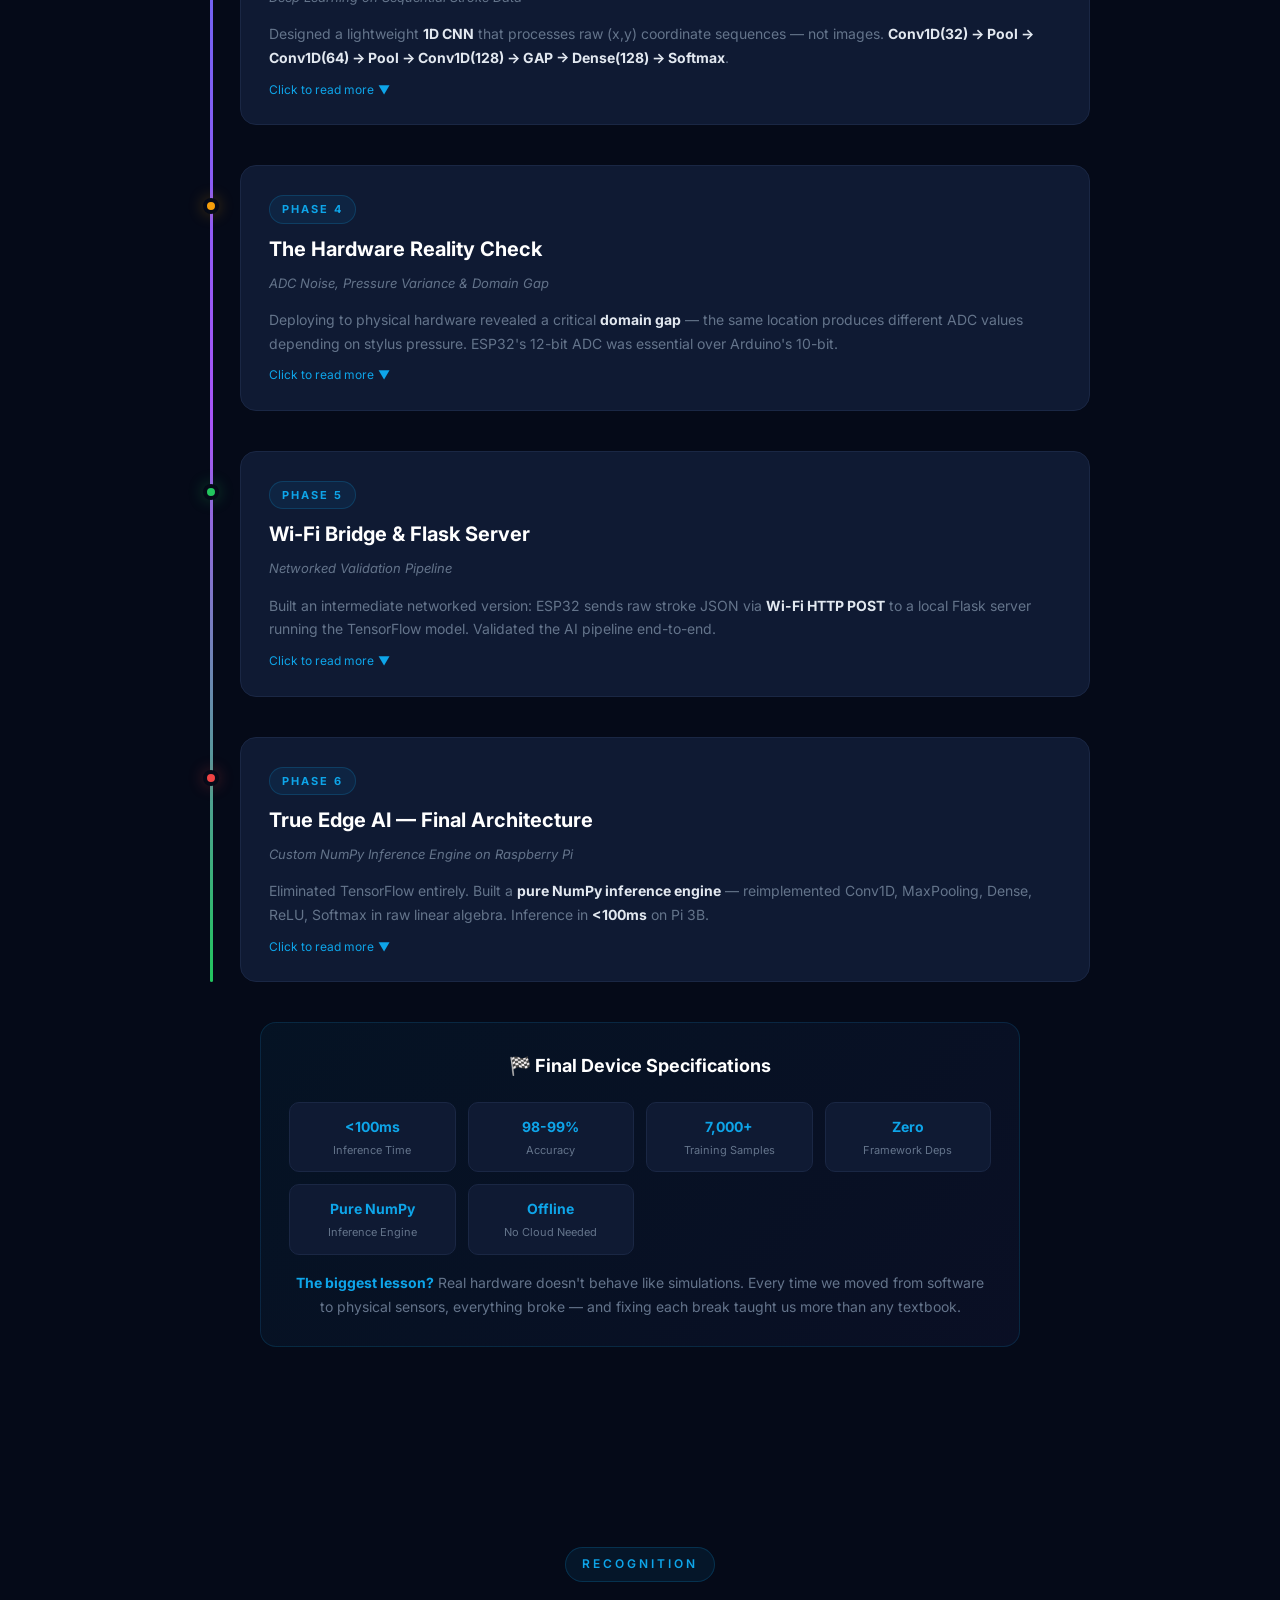
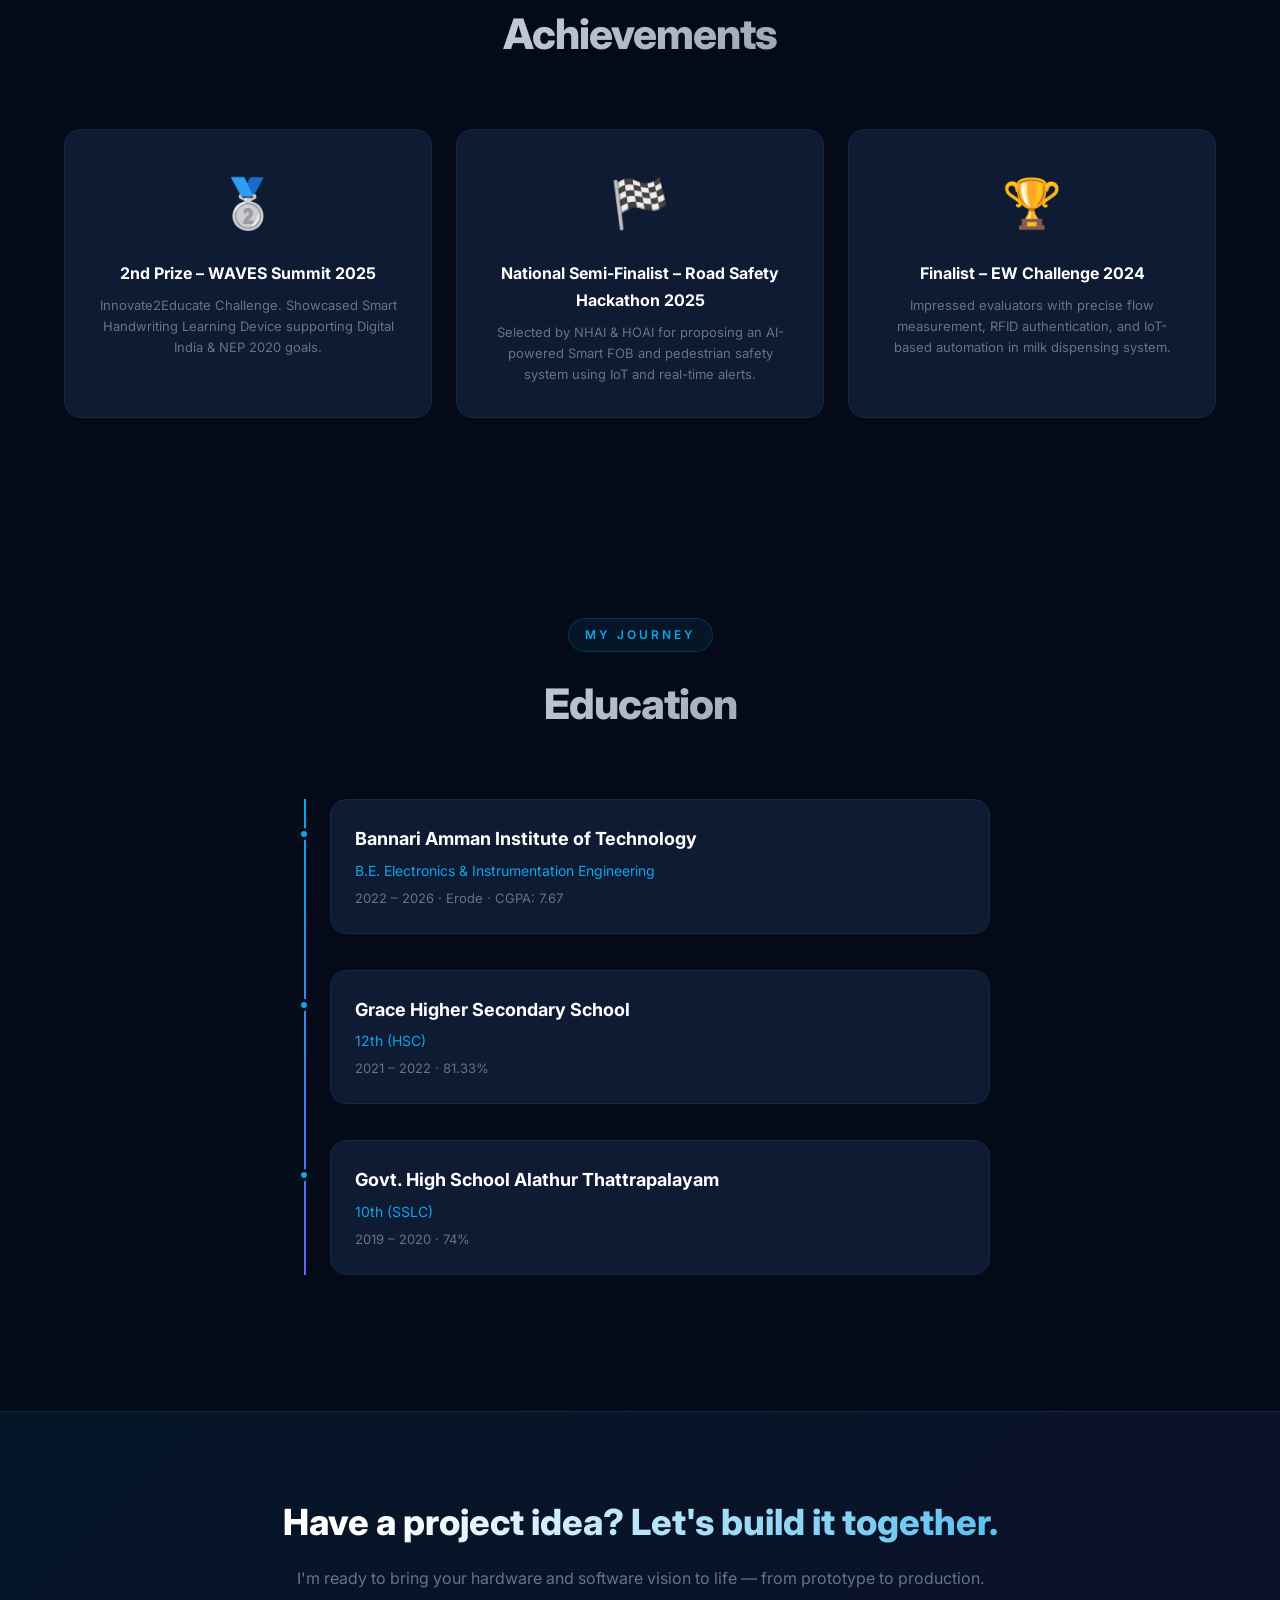
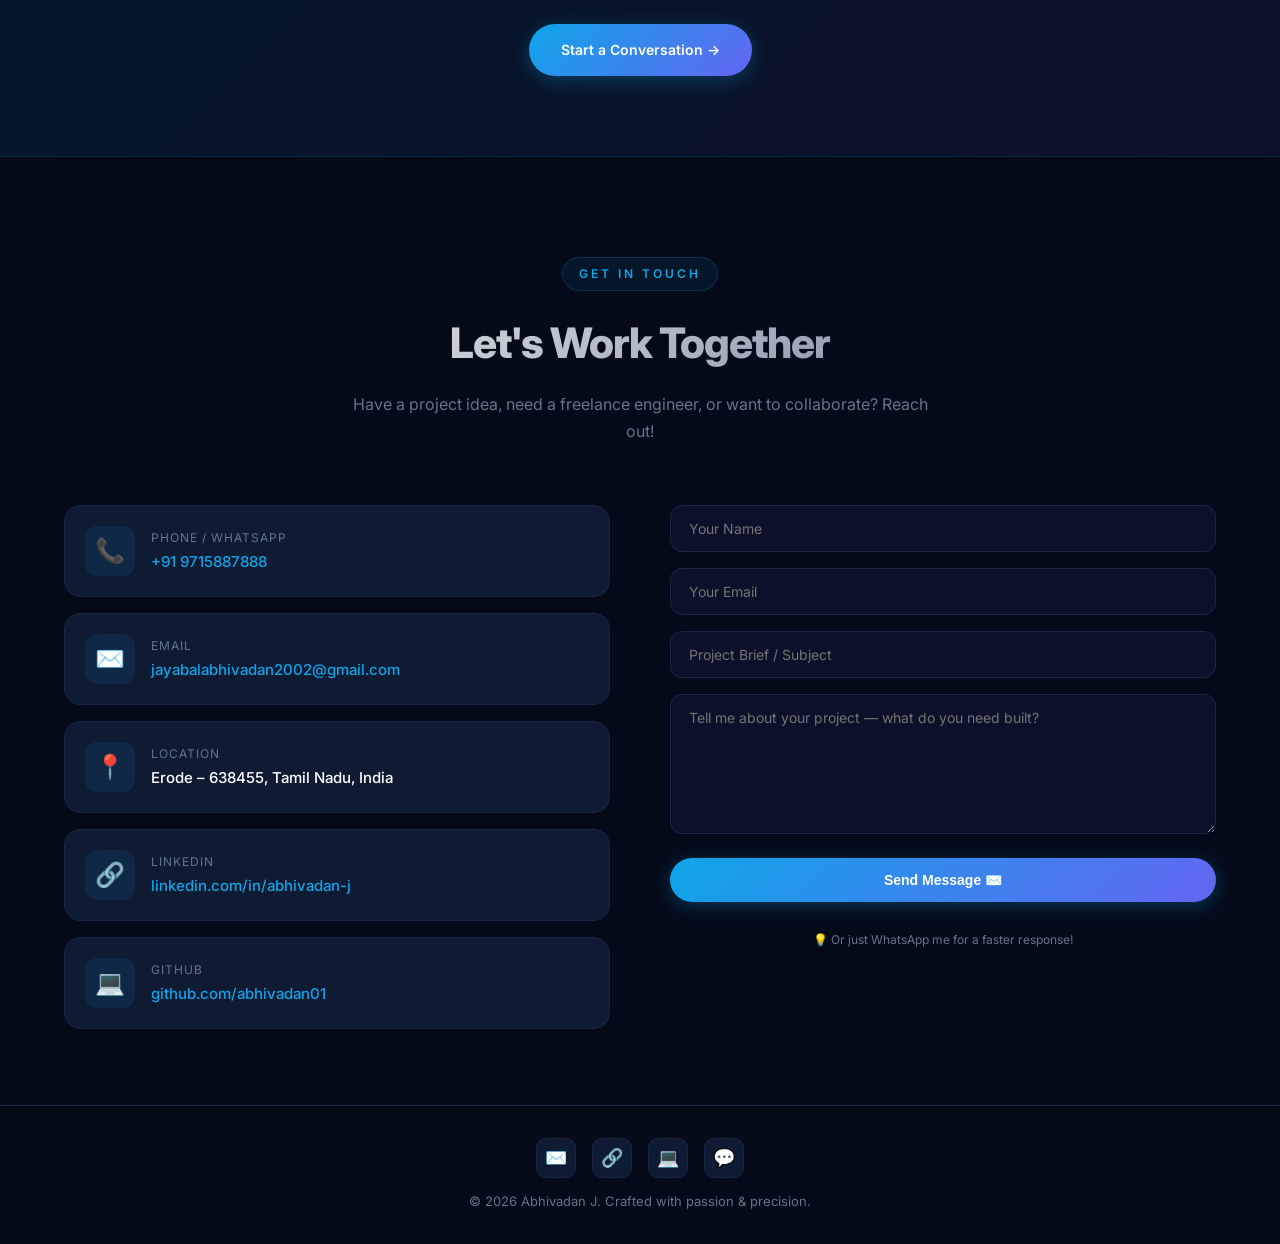
==== commit fa17845b: "Add GenAI skills to hero, typing phrases, and about me while keeping all original content intact" ====
--- a/index.html
+++ b/index.html
@@ -11,17 +11,17 @@
   <!-- Open Graph / LinkedIn Preview Tags -->
   <meta property="og:type" content="website">
   <meta property="og:url" content="https://abhivadan01.github.io/">
-  <meta property="og:title" content="Abhivadan J | Embedded Systems & Edge AI Engineer – Available for Freelance">
+  <meta property="og:title" content="Abhivadan J | Embedded Systems, Edge AI & GenAI Engineer – Available for Freelance">
   <meta property="og:description" content="Freelance Electronics & Instrumentation Engineer. Custom embedded systems, Edge AI deployment, IoT solutions, and industrial automation.">
   <meta property="og:image" content="https://abhivadan01.github.io/assets/linkedin_thumbnail.png">
   
   <!-- Twitter Card -->
   <meta name="twitter:card" content="summary_large_image">
-  <meta name="twitter:title" content="Abhivadan J | Embedded Systems & Edge AI Engineer">
+  <meta name="twitter:title" content="Abhivadan J | Embedded Systems, Edge AI & GenAI Engineer">
   <meta name="twitter:description" content="Freelance Embedded Systems, Edge AI & IoT Engineer. Let's build something amazing together.">
   <meta name="twitter:image" content="https://abhivadan01.github.io/assets/linkedin_thumbnail.png">
   
-  <title>Abhivadan J | Freelance Embedded Systems & Edge AI Engineer</title>
+  <title>Abhivadan J | Freelance Embedded Systems, Edge AI & GenAI Engineer</title>
   <link rel="stylesheet" href="style.css">
   <link rel="icon" href="data:image/svg+xml,<svg xmlns='http://www.w3.org/2000/svg' viewBox='0 0 100 100'><text y='.9em' font-size='90'>⚡</text></svg>">
   
@@ -89,8 +89,9 @@
           <strong style="color:var(--accent);">Embedded Systems</strong>,
           <strong style="color:var(--accent2);">Edge AI</strong>,
           <strong style="color:var(--green);">IoT Solutions</strong>,
-          <strong style="color:var(--accent3);">Industrial Automation</strong>, and
-          <strong style="color:var(--accent);">Software Development</strong>.
+          <strong style="color:var(--accent3);">Industrial Automation</strong>,
+          <strong style="color:var(--accent);">Software Development</strong>, and
+          <strong style="color:var(--accent2);">Generative AI</strong>.
           I turn your ideas into working hardware products.
         </p>
         <div class="hero-btns">
@@ -128,7 +129,7 @@
           </p>
           <p class="about-text" style="margin-top:16px; color:var(--muted);">
             I thrive at the intersection of hardware engineering and software development — designing circuits, 
-            writing firmware, training ML models, and building full-stack web interfaces.
+            writing firmware, training ML models, building full-stack web interfaces, and developing Generative AI agents.
           </p>
         </div>
         <div class="fade-up">
@@ -153,6 +154,7 @@
             <span style="padding:8px 16px; border-radius:50px; font-size:13px; background:rgba(168,85,247,0.08); border:1px solid rgba(168,85,247,0.2); color:#d8b4fe;">🧠 Edge AI / ML</span>
             <span style="padding:8px 16px; border-radius:50px; font-size:13px; background:rgba(14,165,233,0.08); border:1px solid rgba(14,165,233,0.2); color:#7dd3fc;">💻 Software Development</span>
             <span style="padding:8px 16px; border-radius:50px; font-size:13px; background:rgba(99,102,241,0.08); border:1px solid rgba(99,102,241,0.2); color:#a5b4fc;">⚙️ Process Control</span>
+            <span style="padding:8px 16px; border-radius:50px; font-size:13px; background:rgba(168,85,247,0.08); border:1px solid rgba(168,85,247,0.2); color:#d8b4fe;">🧠 GenAI &amp; LLM Agents</span>
           </div>
         </div>
       </div>
